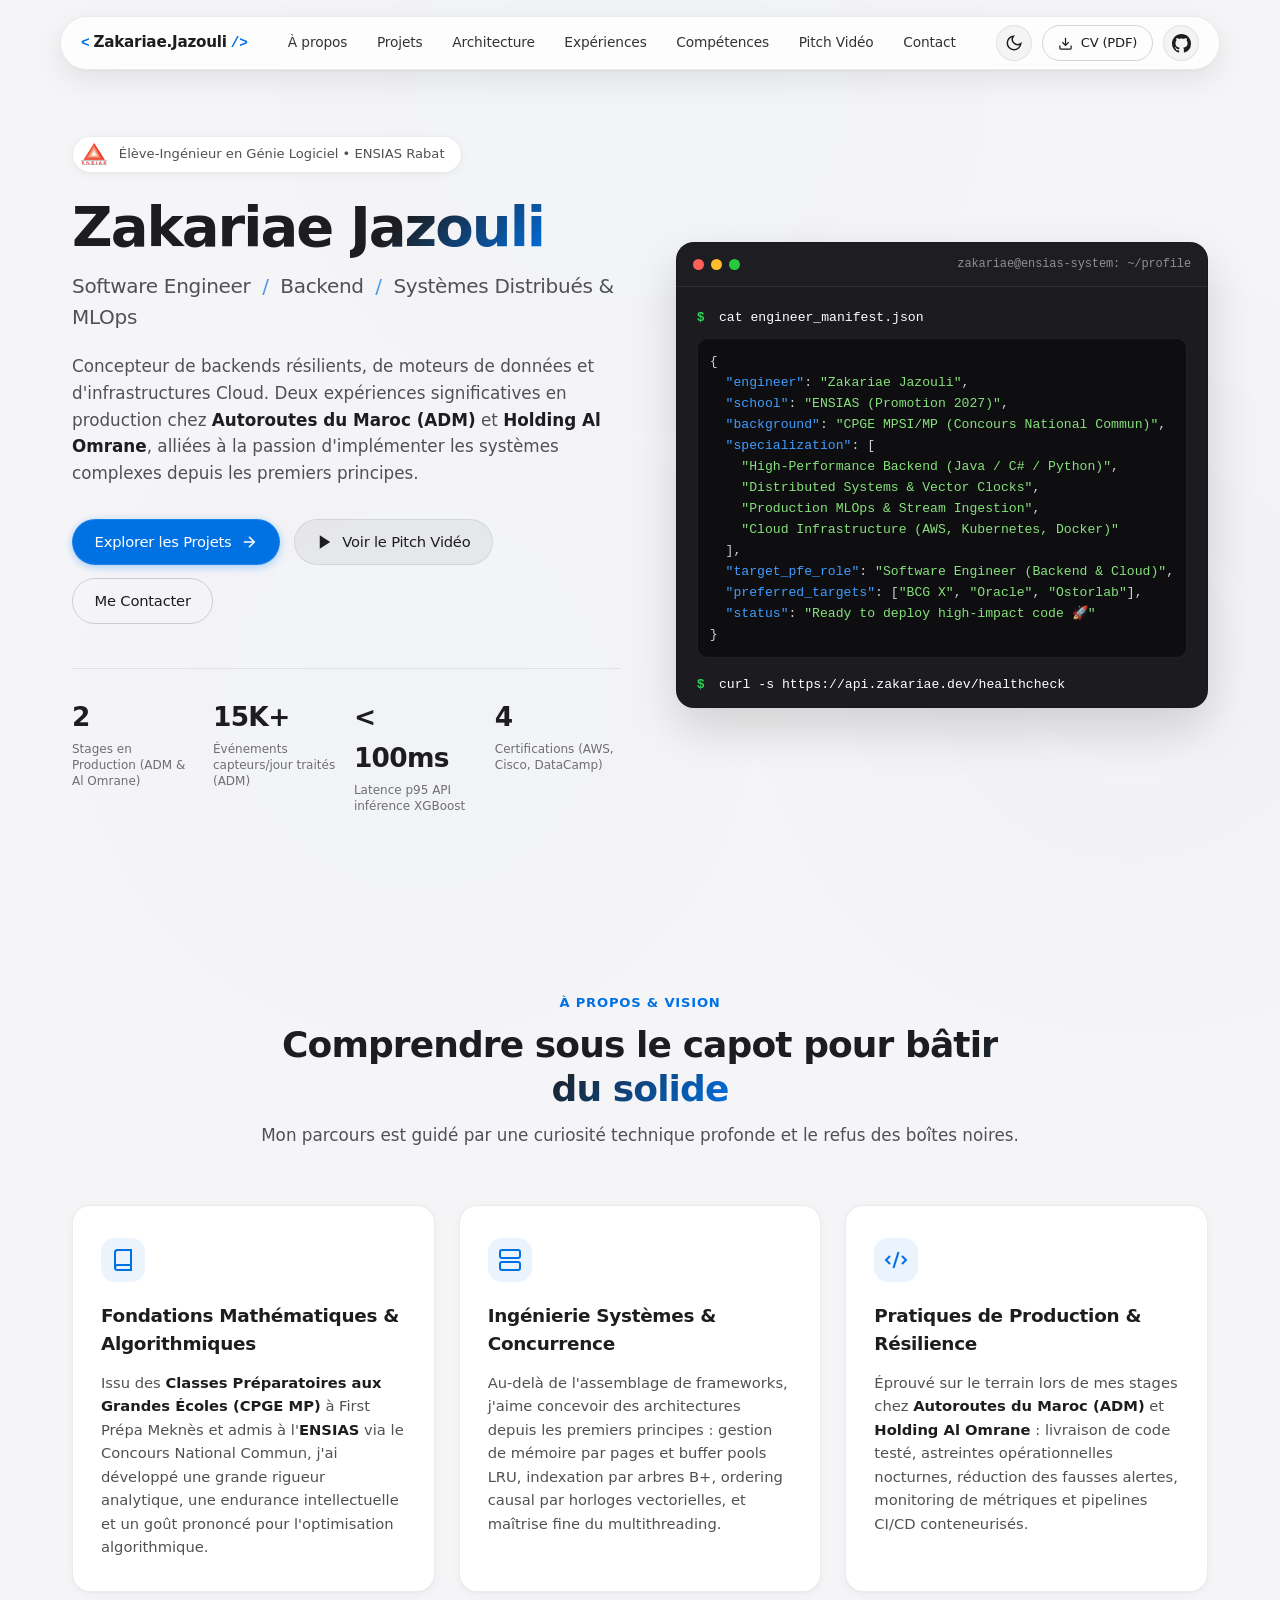
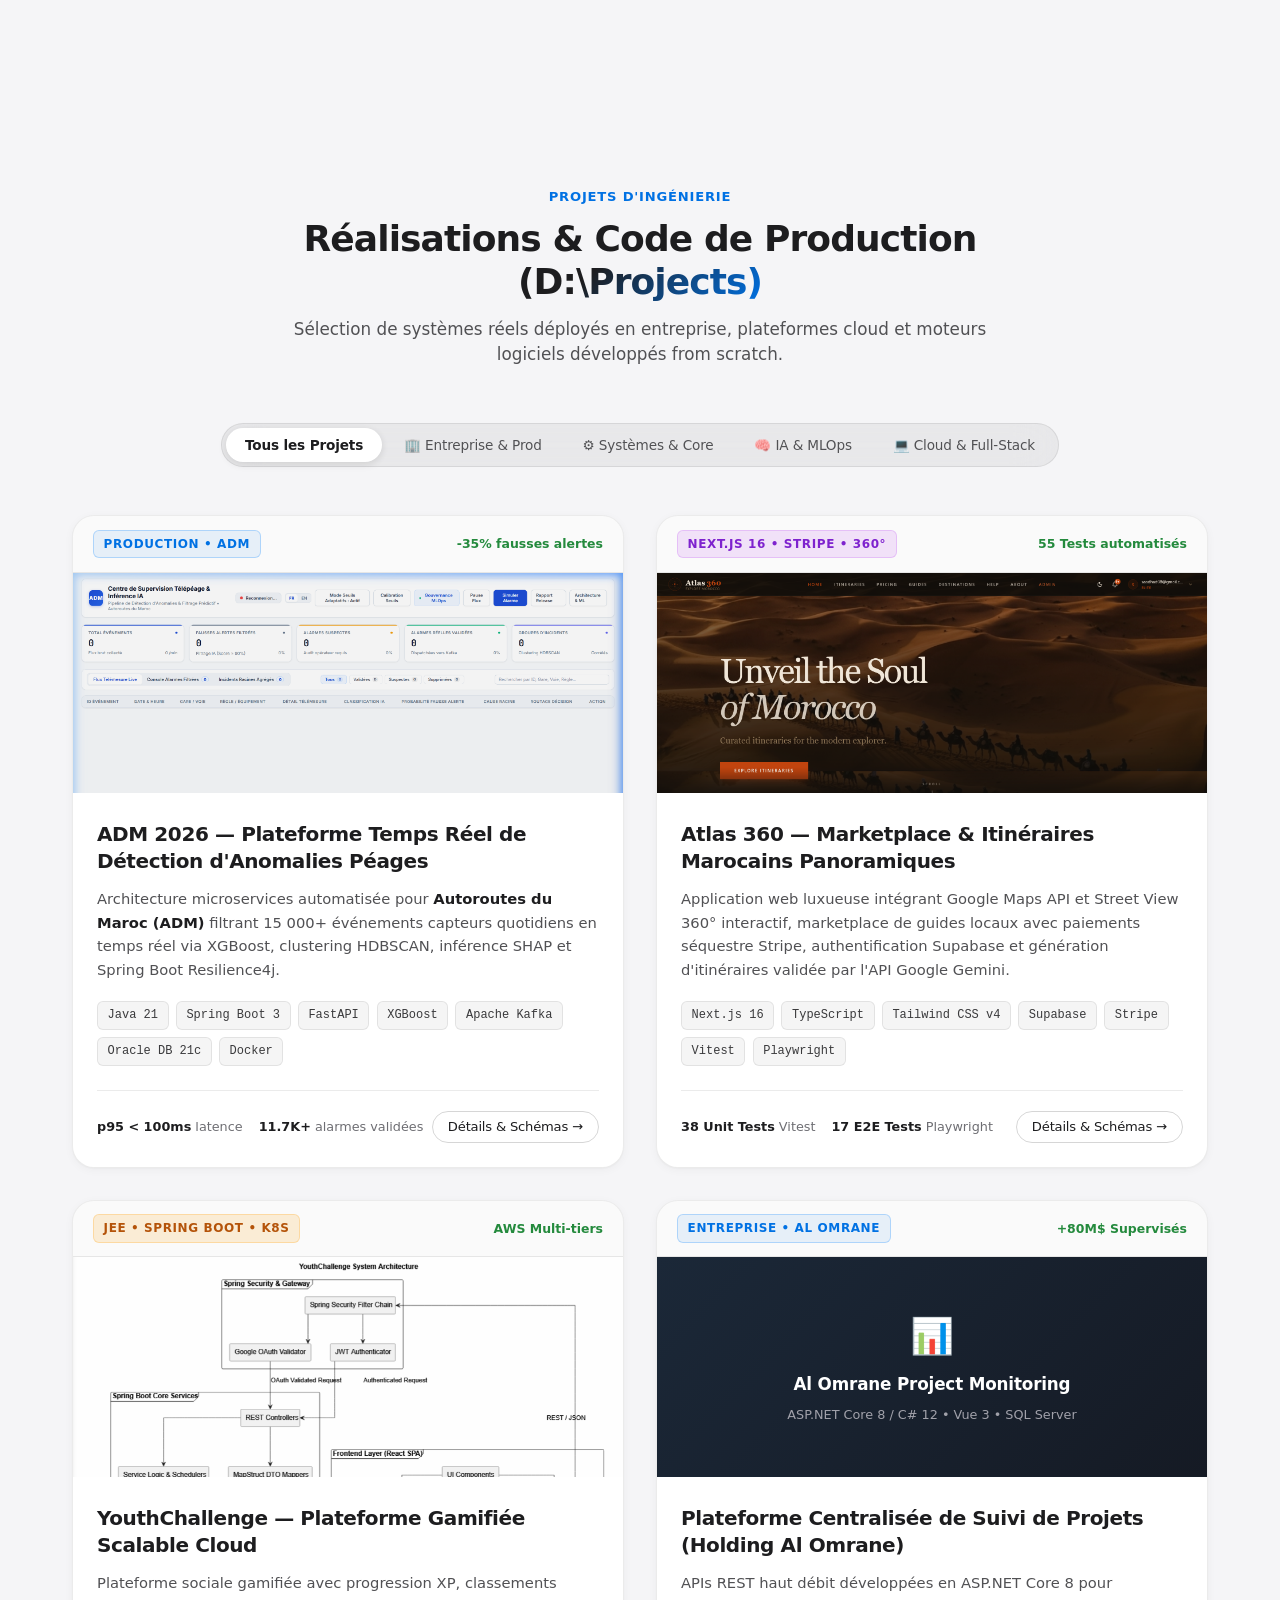
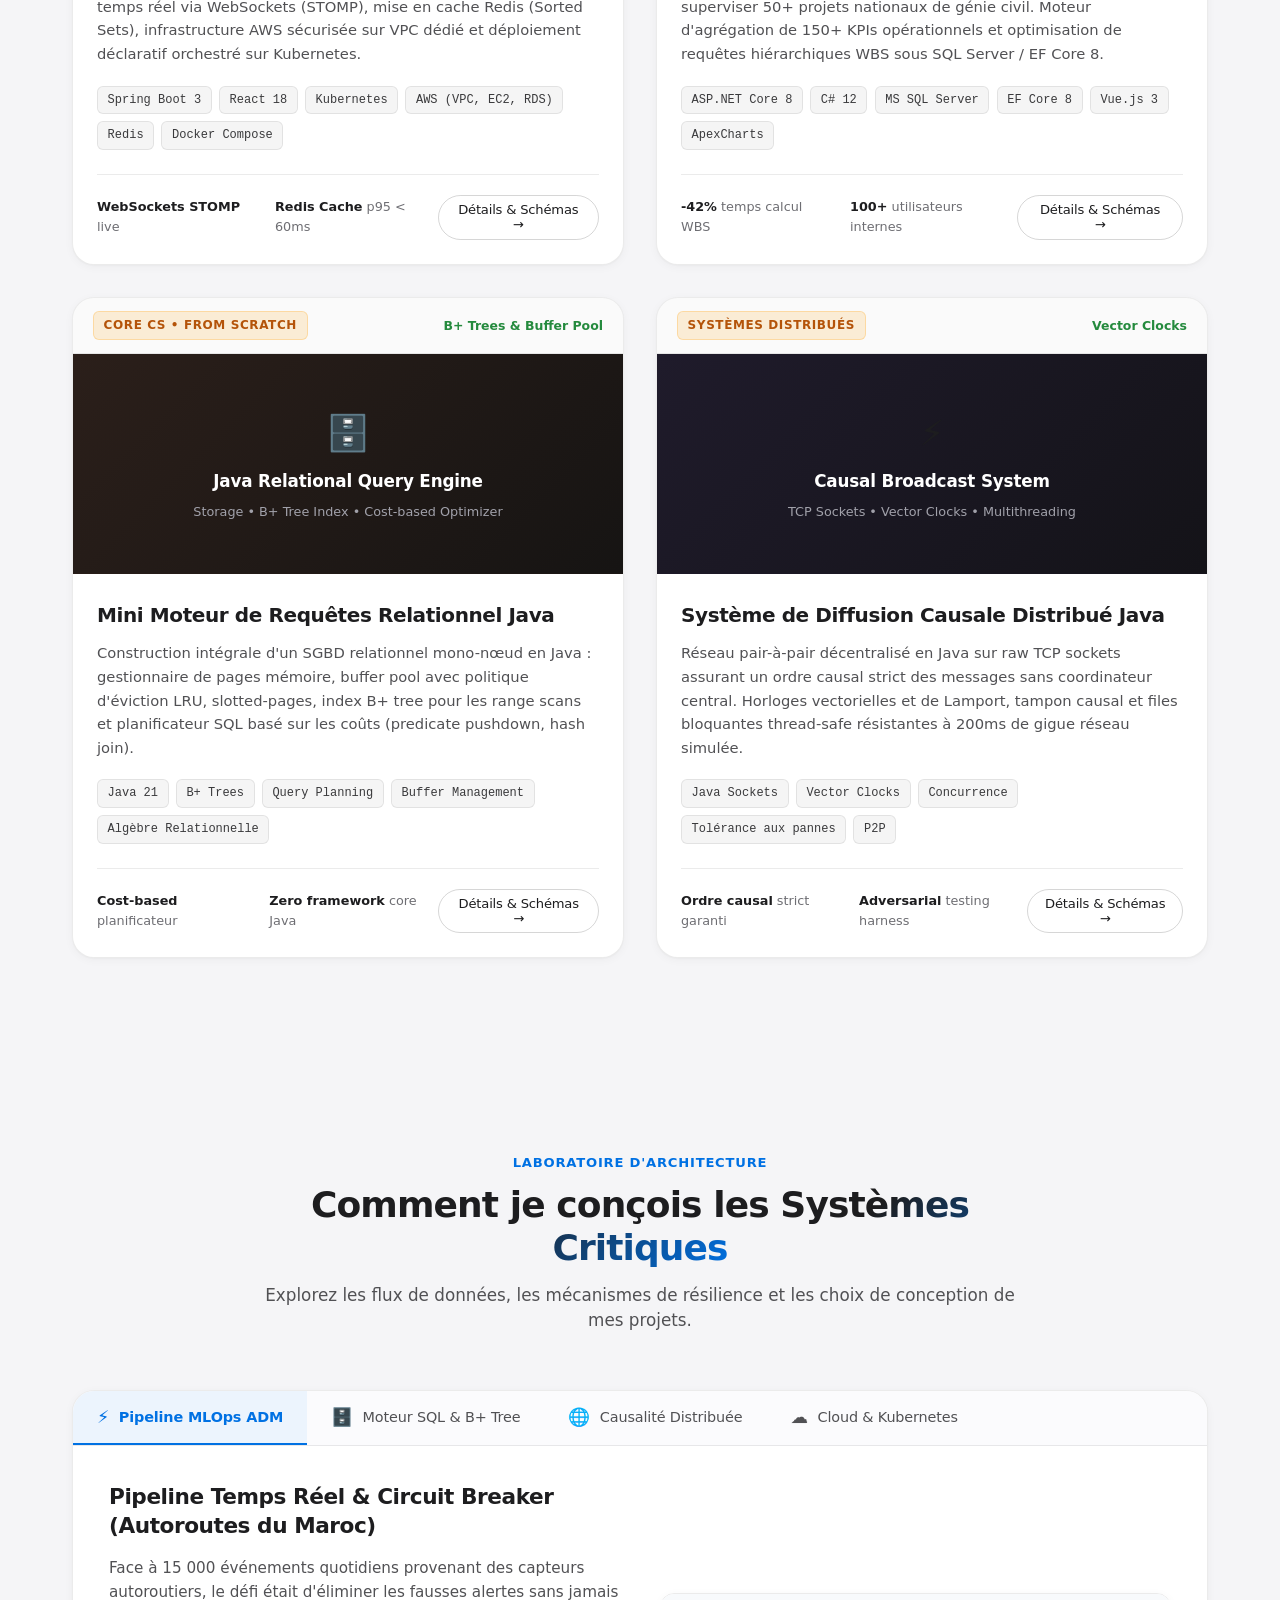
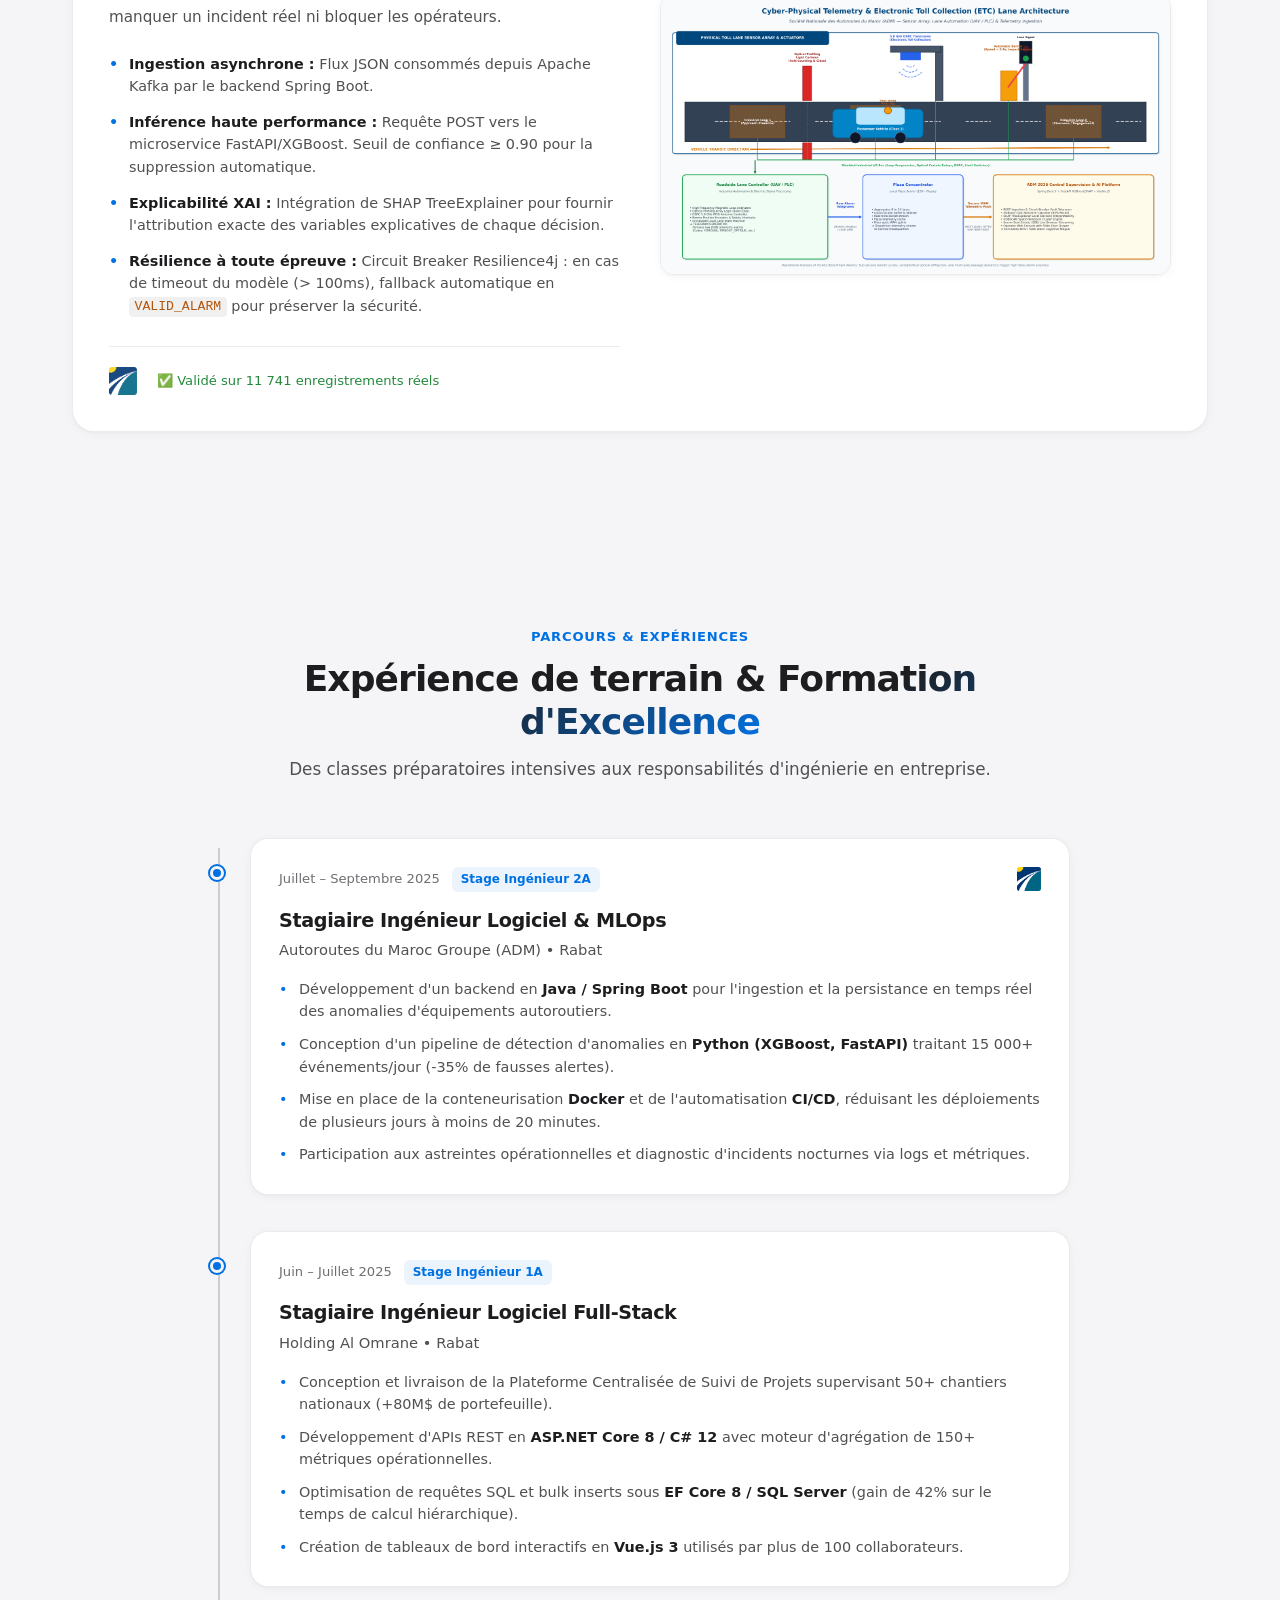
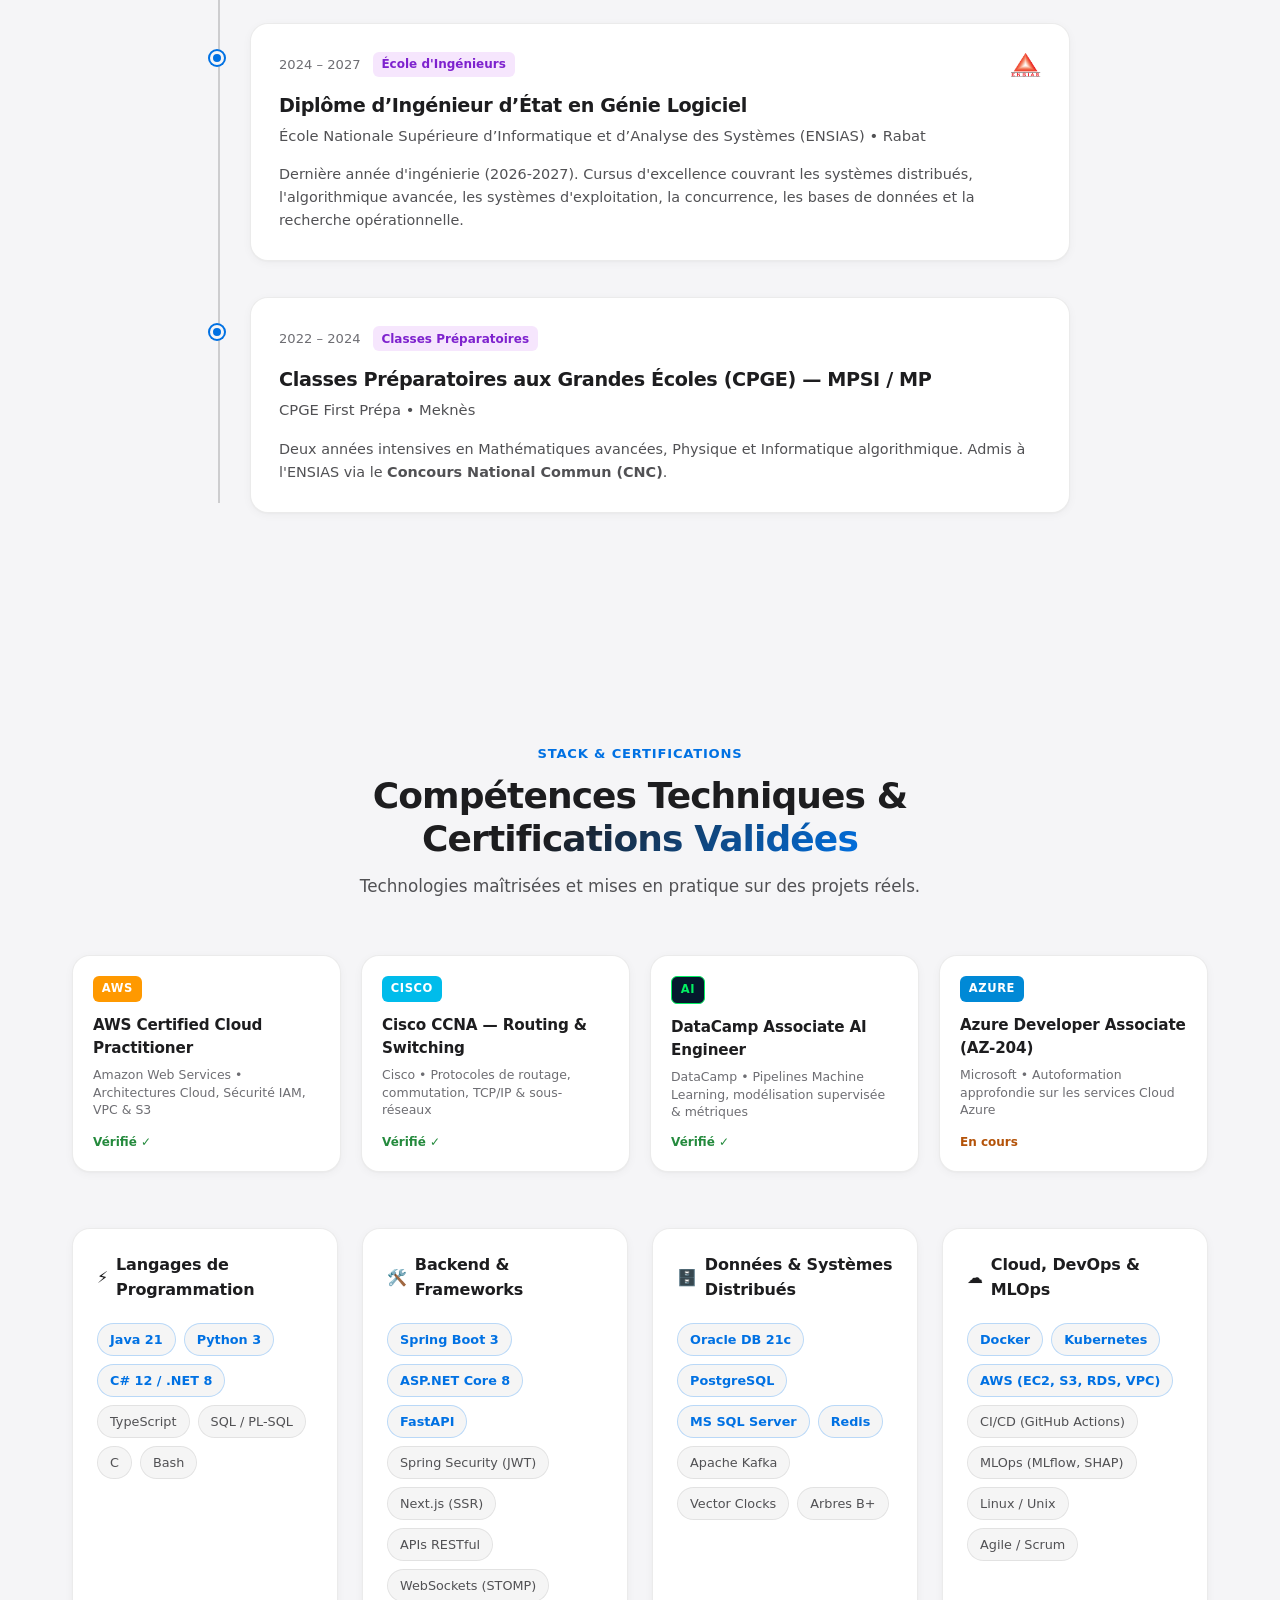
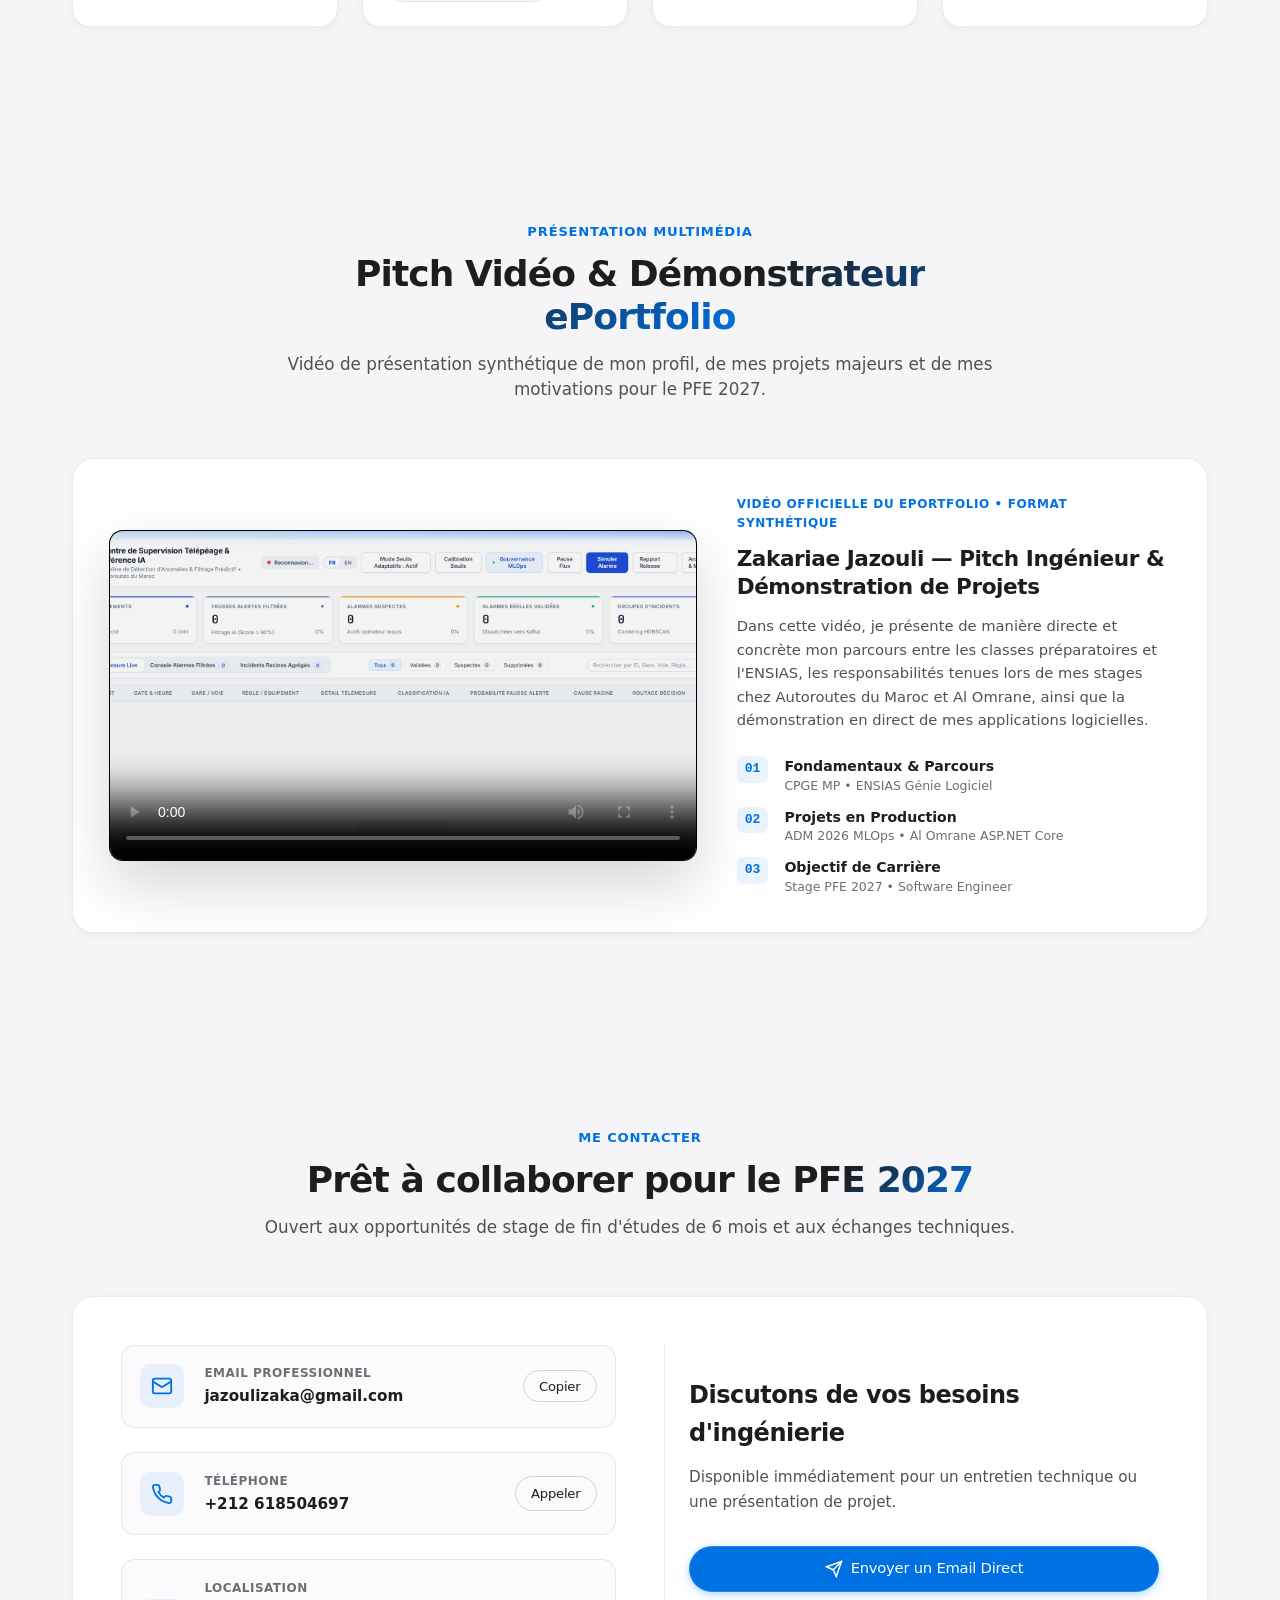
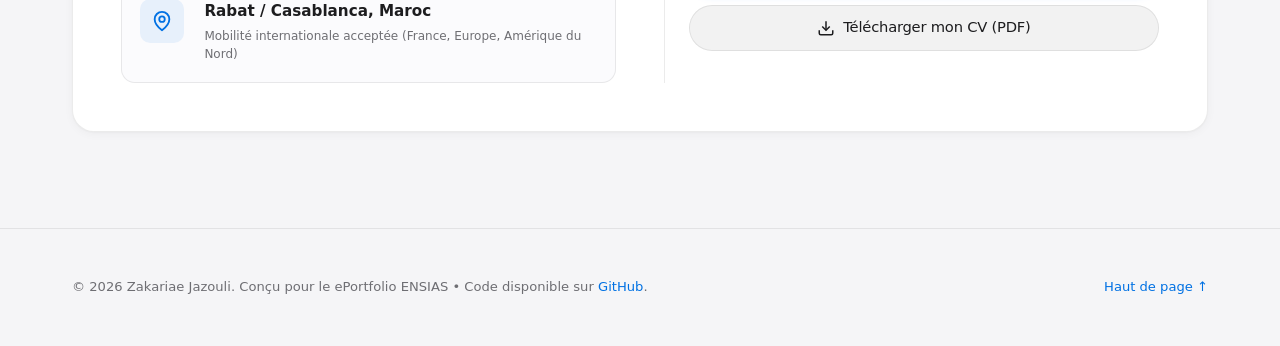
==== index.html @ 0cada24c "feat: vitrine web portfolio Zakariae Jazouli Apple HIG" ====
<!DOCTYPE html>
<html lang="fr" class="dark">
<head>
  <meta charset="UTF-8">
  <meta name="viewport" content="width=device-width, initial-scale=1.0">
  <title>Zakariae Jazouli | Ingénieur Logiciel — Backend, Systèmes & MLOps</title>
  <meta name="description" content="Vitrine web et portfolio d'ingénierie de Zakariae Jazouli, élève-ingénieur en Génie Logiciel à l'ENSIAS. Projets backend, systèmes distribués, Cloud et MLOps en production.">
  <meta name="author" content="Zakariae Jazouli">

  <!-- Google Fonts: Plus Jakarta Sans & Inter & JetBrains Mono -->
  <link rel="preconnect" href="https://fonts.googleapis.com">
  <link rel="preconnect" href="https://fonts.gstatic.com" crossorigin>
  <link href="https://fonts.googleapis.com/css2?family=Inter:wght@300;400;500;600;700&family=JetBrains+Mono:wght@400;500;600&family=Plus+Jakarta+Sans:wght@500;600;700;800&display=swap" rel="stylesheet">

  <link rel="stylesheet" href="style.css">
</head>
<body>

  <!-- Background Ambient Glows -->
  <div class="ambient-glow glow-top"></div>
  <div class="ambient-glow glow-middle"></div>
  <div class="ambient-glow glow-bottom"></div>

  <!-- Navigation Bar -->
  <header class="navbar" id="navbar">
    <div class="nav-container">
      <a href="#hero" class="nav-brand" id="brand-link">
        <span class="brand-code">&lt;</span>
        <span class="brand-name">Zakariae.Jazouli</span>
        <span class="brand-code">/&gt;</span>
      </a>

      <nav class="nav-links" id="nav-menu">
        <a href="#about" class="nav-link" id="nav-about">À propos</a>
        <a href="#projects" class="nav-link" id="nav-projects">Projets</a>
        <a href="#architecture" class="nav-link" id="nav-arch">Architecture</a>
        <a href="#experience" class="nav-link" id="nav-exp">Expériences</a>
        <a href="#skills" class="nav-link" id="nav-skills">Compétences</a>
        <a href="#video-pitch" class="nav-link" id="nav-video">Pitch Vidéo</a>
        <a href="#contact" class="nav-link" id="nav-contact">Contact</a>
      </nav>

      <div class="nav-actions">
        <button class="btn btn-icon theme-toggle" id="theme-toggle-btn" aria-label="Changer de thème (Clair / Sombre)" title="Changer de thème">
          <svg class="icon-sun" width="18" height="18" viewBox="0 0 24 24" fill="none" stroke="currentColor" stroke-width="2"><circle cx="12" cy="12" r="5"/><line x1="12" y1="1" x2="12" y2="3"/><line x1="12" y1="21" x2="12" y2="23"/><line x1="4.22" y1="4.22" x2="5.64" y2="5.64"/><line x1="18.36" y1="18.36" x2="19.78" y2="19.78"/><line x1="1" y1="12" x2="3" y2="12"/><line x1="21" y1="12" x2="23" y2="12"/><line x1="4.22" y1="19.78" x2="5.64" y2="18.36"/><line x1="18.36" y1="5.64" x2="19.78" y2="4.22"/></svg>
          <svg class="icon-moon" width="18" height="18" viewBox="0 0 24 24" fill="none" stroke="currentColor" stroke-width="2"><path d="M21 12.79A9 9 0 1 1 11.21 3 7 7 0 0 0 21 12.79z"/></svg>
        </button>
        <a href="assets/CV_Zakariae_Jazouli.pdf" target="_blank" class="btn btn-outline btn-sm" id="btn-download-cv">
          <svg width="15" height="15" viewBox="0 0 24 24" fill="none" stroke="currentColor" stroke-width="2"><path d="M21 15v4a2 2 0 0 1-2 2H5a2 2 0 0 1-2-2v-4"/><polyline points="7 10 12 15 17 10"/><line x1="12" y1="15" x2="12" y2="3"/></svg>
          <span>CV (PDF)</span>
        </a>
        <a href="https://github.com/zakariaejazouli" target="_blank" rel="noopener noreferrer" class="btn btn-icon" id="btn-github-nav" title="GitHub">
          <svg width="19" height="19" viewBox="0 0 24 24" fill="currentColor"><path d="M12 0C5.37 0 0 5.37 0 12c0 5.31 3.435 9.795 8.205 11.385.6.105.825-.255.825-.57 0-.285-.015-1.23-.015-2.235-3.015.555-3.795-.735-4.035-1.41-.135-.345-.72-1.41-1.23-1.695-.42-.225-1.02-.78-.015-.795.945-.015 1.62.87 1.845 1.23 1.08 1.815 2.805 1.305 3.495.99.105-.78.42-1.305.765-1.605-2.67-.3-5.46-1.335-5.46-5.925 0-1.305.465-2.385 1.23-3.225-.12-.3-.54-1.53.12-3.18 0 0 1.005-.315 3.3 1.23.96-.27 1.98-.405 3-.405s2.04.135 3 .405c2.295-1.56 3.3-1.23 3.3-1.23.66 1.65.24 2.88.12 3.18.765.84 1.23 1.905 1.23 3.225 0 4.605-2.805 5.625-5.475 5.925.435.375.81 1.095.81 2.22 0 1.605-.015 2.895-.015 3.3 0 .315.225.69.825.57A12.02 12.02 0 0024 12c0-6.63-5.37-12-12-12z"/></svg>
        </a>
        <button class="mobile-toggle" id="mobile-menu-toggle" aria-label="Menu Mobile">
          <span></span><span></span><span></span>
        </button>
      </div>
    </div>
  </header>

  <main>
    <!-- Hero Section -->
    <section class="hero-section" id="hero">
      <div class="container hero-container">
        
        <div class="hero-content">
          <div class="hero-badge animate-fade-in">
            <img src="assets/logo-ensias.png" alt="ENSIAS Logo" class="hero-school-logo">
            <span>Élève-Ingénieur en Génie Logiciel • ENSIAS Rabat</span>
          </div>

          <h1 class="hero-title animate-fade-in-delay-1">
            Zakariae <span class="gradient-text">Jazouli</span>
          </h1>

          <p class="hero-subtitle animate-fade-in-delay-2">
            Software Engineer <span class="divider-slash">/</span> Backend <span class="divider-slash">/</span> Systèmes Distribués &amp; MLOps
          </p>

          <p class="hero-pitch animate-fade-in-delay-3">
            Concepteur de backends résilients, de moteurs de données et d'infrastructures Cloud. Deux expériences significatives en production chez <strong>Autoroutes du Maroc (ADM)</strong> et <strong>Holding Al Omrane</strong>, alliées à la passion d'implémenter les systèmes complexes depuis les premiers principes.
          </p>

          <div class="hero-actions animate-fade-in-delay-4">
            <a href="#projects" class="btn btn-primary" id="hero-btn-projects">
              <span>Explorer les Projets</span>
              <svg width="18" height="18" viewBox="0 0 24 24" fill="none" stroke="currentColor" stroke-width="2"><path d="M5 12h14"/><path d="m12 5 7 7-7 7"/></svg>
            </a>
            <a href="#video-pitch" class="btn btn-glass" id="hero-btn-video">
              <svg width="18" height="18" viewBox="0 0 24 24" fill="currentColor"><polygon points="5 3 19 12 5 21 5 3"/></svg>
              <span>Voir le Pitch Vidéo</span>
            </a>
            <a href="#contact" class="btn btn-outline" id="hero-btn-contact">
              <span>Me Contacter</span>
            </a>
          </div>

          <!-- Quick Metrics Bar -->
          <div class="hero-stats animate-fade-in-delay-5">
            <div class="stat-card">
              <span class="stat-number">2</span>
              <span class="stat-label">Stages en Production (ADM &amp; Al Omrane)</span>
            </div>
            <div class="stat-card">
              <span class="stat-number">15K+</span>
              <span class="stat-label">Événements capteurs/jour traités (ADM)</span>
            </div>
            <div class="stat-card">
              <span class="stat-number">&lt; 100ms</span>
              <span class="stat-label">Latence p95 API inférence XGBoost</span>
            </div>
            <div class="stat-card">
              <span class="stat-number">4</span>
              <span class="stat-label">Certifications (AWS, Cisco, DataCamp)</span>
            </div>
          </div>
        </div>

        <!-- Hero Terminal Showcase -->
        <div class="hero-visual animate-fade-in-delay-3">
          <div class="terminal-window">
            <div class="terminal-header">
              <div class="terminal-dots">
                <span class="dot red"></span>
                <span class="dot yellow"></span>
                <span class="dot green"></span>
              </div>
              <span class="terminal-title">zakariae@ensias-system: ~/profile</span>
            </div>
            <div class="terminal-body">
              <p class="term-line"><span class="term-prompt">$</span> <span class="term-cmd">cat engineer_manifest.json</span></p>
              <pre class="term-output"><code>{
  <span class="json-key">"engineer"</span>: <span class="json-str">"Zakariae Jazouli"</span>,
  <span class="json-key">"school"</span>: <span class="json-str">"ENSIAS (Promotion 2027)"</span>,
  <span class="json-key">"background"</span>: <span class="json-str">"CPGE MPSI/MP (Concours National Commun)"</span>,
  <span class="json-key">"specialization"</span>: [
    <span class="json-str">"High-Performance Backend (Java / C# / Python)"</span>,
    <span class="json-str">"Distributed Systems & Vector Clocks"</span>,
    <span class="json-str">"Production MLOps & Stream Ingestion"</span>,
    <span class="json-str">"Cloud Infrastructure (AWS, Kubernetes, Docker)"</span>
  ],
  <span class="json-key">"target_pfe_role"</span>: <span class="json-str">"Software Engineer (Backend & Cloud)"</span>,
  <span class="json-key">"preferred_targets"</span>: [<span class="json-str">"BCG X"</span>, <span class="json-str">"Oracle"</span>, <span class="json-str">"Ostorlab"</span>],
  <span class="json-key">"status"</span>: <span class="json-str">"Ready to deploy high-impact code 🚀"</span>
}</code></pre>
              <p class="term-line terminal-cursor"><span class="term-prompt">$</span> <span class="term-cmd">curl -s https://api.zakariae.dev/healthcheck</span></p>
              <p class="term-response"><span class="badge-status-ok">[200 OK]</span> Systems nominal. All pipelines active.</p>
            </div>
          </div>
        </div>

      </div>
    </section>

    <!-- About Section -->
    <section class="section about-section" id="about">
      <div class="container">
        <div class="section-header">
          <span class="section-tag">À propos &amp; Vision</span>
          <h2 class="section-title">Comprendre sous le capot pour <span class="gradient-text">bâtir du solide</span></h2>
          <p class="section-desc">Mon parcours est guidé par une curiosité technique profonde et le refus des boîtes noires.</p>
        </div>

        <div class="about-grid">
          <div class="about-card glass-panel">
            <div class="card-icon">
              <svg width="24" height="24" viewBox="0 0 24 24" fill="none" stroke="currentColor" stroke-width="2"><path d="M4 19.5A2.5 2.5 0 0 1 6.5 17H20"/><path d="M6.5 2H20v20H6.5A2.5 2.5 0 0 1 4 19.5v-15A2.5 2.5 0 0 1 6.5 2z"/></svg>
            </div>
            <h3>Fondations Mathématiques &amp; Algorithmiques</h3>
            <p>
              Issu des <strong>Classes Préparatoires aux Grandes Écoles (CPGE MP)</strong> à First Prépa Meknès et admis à l'<strong>ENSIAS</strong> via le Concours National Commun, j'ai développé une grande rigueur analytique, une endurance intellectuelle et un goût prononcé pour l'optimisation algorithmique.
            </p>
          </div>

          <div class="about-card glass-panel">
            <div class="card-icon">
              <svg width="24" height="24" viewBox="0 0 24 24" fill="none" stroke="currentColor" stroke-width="2"><rect width="20" height="8" x="2" y="2" rx="2" ry="2"/><rect width="20" height="8" x="2" y="14" rx="2" ry="2"/><line x1="6" x2="6.01" y1="6" y2="6"/><line x1="6" x2="6.01" y1="18" y2="18"/></svg>
            </div>
            <h3>Ingénierie Systèmes &amp; Concurrence</h3>
            <p>
              Au-delà de l'assemblage de frameworks, j'aime concevoir des architectures depuis les premiers principes : gestion de mémoire par pages et buffer pools LRU, indexation par arbres B+, ordering causal par horloges vectorielles, et maîtrise fine du multithreading.
            </p>
          </div>

          <div class="about-card glass-panel">
            <div class="card-icon">
              <svg width="24" height="24" viewBox="0 0 24 24" fill="none" stroke="currentColor" stroke-width="2"><path d="m18 16 4-4-4-4"/><path d="m6 8-4 4 4 4"/><path d="m14.5 4-5 16"/></svg>
            </div>
            <h3>Pratiques de Production &amp; Résilience</h3>
            <p>
              Éprouvé sur le terrain lors de mes stages chez <strong>Autoroutes du Maroc (ADM)</strong> et <strong>Holding Al Omrane</strong> : livraison de code testé, astreintes opérationnelles nocturnes, réduction des fausses alertes, monitoring de métriques et pipelines CI/CD conteneurisés.
            </p>
          </div>
        </div>
      </div>
    </section>

    <!-- Projects Showcase (D:/Projects) -->
    <section class="section projects-section" id="projects">
      <div class="container">
        <div class="section-header">
          <span class="section-tag">Projets d'Ingénierie</span>
          <h2 class="section-title">Réalisations &amp; Code de Production <span class="gradient-text">(D:\Projects)</span></h2>
          <p class="section-desc">Sélection de systèmes réels déployés en entreprise, plateformes cloud et moteurs logiciels développés from scratch.</p>
        </div>

        <!-- Filter Bar -->
        <div class="filter-bar" id="project-filters">
          <button class="filter-btn active" data-filter="all">Tous les Projets</button>
          <button class="filter-btn" data-filter="production">🏢 Entreprise &amp; Prod</button>
          <button class="filter-btn" data-filter="systems">⚙️ Systèmes &amp; Core</button>
          <button class="filter-btn" data-filter="mlops">🧠 IA &amp; MLOps</button>
          <button class="filter-btn" data-filter="fullstack">💻 Cloud &amp; Full-Stack</button>
        </div>

        <!-- Projects Grid -->
        <div class="projects-grid" id="projects-grid-container">

          <!-- Project 1: ADM 2026 -->
          <article class="project-card glass-panel" data-category="production mlops systems" id="card-adm">
            <div class="project-badge-top">
              <span class="badge-tag production">Production • ADM</span>
              <span class="badge-metric">-35% fausses alertes</span>
            </div>
            <div class="project-image-container">
              <img src="assets/adm-dashboard.png" alt="Tableau de bord ADM 2026" class="project-img" loading="lazy">
              <div class="project-overlay">
                <button class="btn btn-sm btn-primary view-project-btn" data-project="adm">Voir les Détails</button>
              </div>
            </div>
            <div class="project-content">
              <h3 class="project-title">ADM 2026 — Plateforme Temps Réel de Détection d'Anomalies Péages</h3>
              <p class="project-summary">
                Architecture microservices automatisée pour <strong>Autoroutes du Maroc (ADM)</strong> filtrant 15 000+ événements capteurs quotidiens en temps réel via XGBoost, clustering HDBSCAN, inférence SHAP et Spring Boot Resilience4j.
              </p>
              <div class="project-tags">
                <span class="tag">Java 21</span>
                <span class="tag">Spring Boot 3</span>
                <span class="tag">FastAPI</span>
                <span class="tag">XGBoost</span>
                <span class="tag">Apache Kafka</span>
                <span class="tag">Oracle DB 21c</span>
                <span class="tag">Docker</span>
              </div>
              <div class="project-footer">
                <div class="project-kpis">
                  <span><strong>p95 &lt; 100ms</strong> latence</span>
                  <span><strong>11.7K+</strong> alarmes validées</span>
                </div>
                <button class="btn btn-outline btn-sm view-project-btn" data-project="adm">Détails &amp; Schémas &rarr;</button>
              </div>
            </div>
          </article>

          <!-- Project 2: Atlas 360 -->
          <article class="project-card glass-panel" data-category="fullstack" id="card-atlas">
            <div class="project-badge-top">
              <span class="badge-tag fullstack">Next.js 16 • Stripe • 360°</span>
              <span class="badge-metric">55 Tests automatisés</span>
            </div>
            <div class="project-image-container">
              <img src="assets/atlas-hero.png" alt="Atlas 360 Marketplace" class="project-img" loading="lazy">
              <div class="project-overlay">
                <button class="btn btn-sm btn-primary view-project-btn" data-project="atlas">Voir les Détails</button>
              </div>
            </div>
            <div class="project-content">
              <h3 class="project-title">Atlas 360 — Marketplace &amp; Itinéraires Marocains Panoramiques</h3>
              <p class="project-summary">
                Application web luxueuse intégrant Google Maps API et Street View 360° interactif, marketplace de guides locaux avec paiements séquestre Stripe, authentification Supabase et génération d'itinéraires validée par l'API Google Gemini.
              </p>
              <div class="project-tags">
                <span class="tag">Next.js 16</span>
                <span class="tag">TypeScript</span>
                <span class="tag">Tailwind CSS v4</span>
                <span class="tag">Supabase</span>
                <span class="tag">Stripe</span>
                <span class="tag">Vitest</span>
                <span class="tag">Playwright</span>
              </div>
              <div class="project-footer">
                <div class="project-kpis">
                  <span><strong>38 Unit Tests</strong> Vitest</span>
                  <span><strong>17 E2E Tests</strong> Playwright</span>
                </div>
                <button class="btn btn-outline btn-sm view-project-btn" data-project="atlas">Détails &amp; Schémas &rarr;</button>
              </div>
            </div>
          </article>

          <!-- Project 3: YouthChallenge -->
          <article class="project-card glass-panel" data-category="fullstack systems" id="card-youth">
            <div class="project-badge-top">
              <span class="badge-tag systems">JEE • Spring Boot • K8s</span>
              <span class="badge-metric">AWS Multi-tiers</span>
            </div>
            <div class="project-image-container">
              <img src="assets/youthchallenge-arch.png" alt="Architecture YouthChallenge" class="project-img" loading="lazy">
              <div class="project-overlay">
                <button class="btn btn-sm btn-primary view-project-btn" data-project="youth">Voir les Détails</button>
              </div>
            </div>
            <div class="project-content">
              <h3 class="project-title">YouthChallenge — Plateforme Gamifiée Scalable Cloud</h3>
              <p class="project-summary">
                Plateforme sociale gamifiée avec progression XP, classements temps réel via WebSockets (STOMP), mise en cache Redis (Sorted Sets), infrastructure AWS sécurisée sur VPC dédié et déploiement déclaratif orchestré sur Kubernetes.
              </p>
              <div class="project-tags">
                <span class="tag">Spring Boot 3</span>
                <span class="tag">React 18</span>
                <span class="tag">Kubernetes</span>
                <span class="tag">AWS (VPC, EC2, RDS)</span>
                <span class="tag">Redis</span>
                <span class="tag">Docker Compose</span>
              </div>
              <div class="project-footer">
                <div class="project-kpis">
                  <span><strong>WebSockets STOMP</strong> live</span>
                  <span><strong>Redis Cache</strong> p95 &lt; 60ms</span>
                </div>
                <button class="btn btn-outline btn-sm view-project-btn" data-project="youth">Détails &amp; Schémas &rarr;</button>
              </div>
            </div>
          </article>

          <!-- Project 4: Project Monitoring (Al Omrane) -->
          <article class="project-card glass-panel" data-category="production fullstack" id="card-monitoring">
            <div class="project-badge-top">
              <span class="badge-tag production">Entreprise • Al Omrane</span>
              <span class="badge-metric">+80M$ Supervisés</span>
            </div>
            <div class="project-image-container">
              <div class="project-img-placeholder csharp-gradient">
                <span class="placeholder-icon">📊</span>
                <span class="placeholder-title">Al Omrane Project Monitoring</span>
                <span class="placeholder-sub">ASP.NET Core 8 / C# 12 &bull; Vue 3 &bull; SQL Server</span>
              </div>
              <div class="project-overlay">
                <button class="btn btn-sm btn-primary view-project-btn" data-project="monitoring">Voir les Détails</button>
              </div>
            </div>
            <div class="project-content">
              <h3 class="project-title">Plateforme Centralisée de Suivi de Projets (Holding Al Omrane)</h3>
              <p class="project-summary">
                APIs REST haut débit développées en ASP.NET Core 8 pour superviser 50+ projets nationaux de génie civil. Moteur d'agrégation de 150+ KPIs opérationnels et optimisation de requêtes hiérarchiques WBS sous SQL Server / EF Core 8.
              </p>
              <div class="project-tags">
                <span class="tag">ASP.NET Core 8</span>
                <span class="tag">C# 12</span>
                <span class="tag">MS SQL Server</span>
                <span class="tag">EF Core 8</span>
                <span class="tag">Vue.js 3</span>
                <span class="tag">ApexCharts</span>
              </div>
              <div class="project-footer">
                <div class="project-kpis">
                  <span><strong>-42%</strong> temps calcul WBS</span>
                  <span><strong>100+</strong> utilisateurs internes</span>
                </div>
                <button class="btn btn-outline btn-sm view-project-btn" data-project="monitoring">Détails &amp; Schémas &rarr;</button>
              </div>
            </div>
          </article>

          <!-- Project 5: Mini Moteur de Requêtes Java -->
          <article class="project-card glass-panel" data-category="systems" id="card-sqlengine">
            <div class="project-badge-top">
              <span class="badge-tag systems">Core CS • From Scratch</span>
              <span class="badge-metric">B+ Trees &amp; Buffer Pool</span>
            </div>
            <div class="project-image-container">
              <div class="project-img-placeholder java-gradient">
                <span class="placeholder-icon">🗄️</span>
                <span class="placeholder-title">Java Relational Query Engine</span>
                <span class="placeholder-sub">Storage &bull; B+ Tree Index &bull; Cost-based Optimizer</span>
              </div>
              <div class="project-overlay">
                <button class="btn btn-sm btn-primary view-project-btn" data-project="sqlengine">Voir les Détails</button>
              </div>
            </div>
            <div class="project-content">
              <h3 class="project-title">Mini Moteur de Requêtes Relationnel Java</h3>
              <p class="project-summary">
                Construction intégrale d'un SGBD relationnel mono-nœud en Java : gestionnaire de pages mémoire, buffer pool avec politique d'éviction LRU, slotted-pages, index B+ tree pour les range scans et planificateur SQL basé sur les coûts (predicate pushdown, hash join).
              </p>
              <div class="project-tags">
                <span class="tag">Java 21</span>
                <span class="tag">B+ Trees</span>
                <span class="tag">Query Planning</span>
                <span class="tag">Buffer Management</span>
                <span class="tag">Algèbre Relationnelle</span>
              </div>
              <div class="project-footer">
                <div class="project-kpis">
                  <span><strong>Cost-based</strong> planificateur</span>
                  <span><strong>Zero framework</strong> core Java</span>
                </div>
                <button class="btn btn-outline btn-sm view-project-btn" data-project="sqlengine">Détails &amp; Schémas &rarr;</button>
              </div>
            </div>
          </article>

          <!-- Project 6: Système de Diffusion Causale Distribué -->
          <article class="project-card glass-panel" data-category="systems" id="card-causal">
            <div class="project-badge-top">
              <span class="badge-tag systems">Systèmes Distribués</span>
              <span class="badge-metric">Vector Clocks</span>
            </div>
            <div class="project-image-container">
              <div class="project-img-placeholder distributed-gradient">
                <span class="placeholder-icon">⚡</span>
                <span class="placeholder-title">Causal Broadcast System</span>
                <span class="placeholder-sub">TCP Sockets &bull; Vector Clocks &bull; Multithreading</span>
              </div>
              <div class="project-overlay">
                <button class="btn btn-sm btn-primary view-project-btn" data-project="causal">Voir les Détails</button>
              </div>
            </div>
            <div class="project-content">
              <h3 class="project-title">Système de Diffusion Causale Distribué Java</h3>
              <p class="project-summary">
                Réseau pair-à-pair décentralisé en Java sur raw TCP sockets assurant un ordre causal strict des messages sans coordinateur central. Horloges vectorielles et de Lamport, tampon causal et files bloquantes thread-safe résistantes à 200ms de gigue réseau simulée.
              </p>
              <div class="project-tags">
                <span class="tag">Java Sockets</span>
                <span class="tag">Vector Clocks</span>
                <span class="tag">Concurrence</span>
                <span class="tag">Tolérance aux pannes</span>
                <span class="tag">P2P</span>
              </div>
              <div class="project-footer">
                <div class="project-kpis">
                  <span><strong>Ordre causal</strong> strict garanti</span>
                  <span><strong>Adversarial</strong> testing harness</span>
                </div>
                <button class="btn btn-outline btn-sm view-project-btn" data-project="causal">Détails &amp; Schémas &rarr;</button>
              </div>
            </div>
          </article>

        </div>
      </div>
    </section>

    <!-- Architecture & Systems Lab (Interactive Tabbed Section) -->
    <section class="section architecture-section" id="architecture">
      <div class="container">
        <div class="section-header">
          <span class="section-tag">Laboratoire d'Architecture</span>
          <h2 class="section-title">Comment je conçois les <span class="gradient-text">Systèmes Critiques</span></h2>
          <p class="section-desc">Explorez les flux de données, les mécanismes de résilience et les choix de conception de mes projets.</p>
        </div>

        <div class="arch-lab glass-panel">
          <div class="arch-tabs">
            <button class="arch-tab-btn active" data-tab="tab-adm">
              <span class="tab-icon">⚡</span>
              <span>Pipeline MLOps ADM</span>
            </button>
            <button class="arch-tab-btn" data-tab="tab-sql">
              <span class="tab-icon">🗄️</span>
              <span>Moteur SQL &amp; B+ Tree</span>
            </button>
            <button class="arch-tab-btn" data-tab="tab-causal">
              <span class="tab-icon">🌐</span>
              <span>Causalité Distribuée</span>
            </button>
            <button class="arch-tab-btn" data-tab="tab-cloud">
              <span class="tab-icon">☁️</span>
              <span>Cloud &amp; Kubernetes</span>
            </button>
          </div>

          <div class="arch-content-container">
            <!-- Tab 1: ADM Architecture -->
            <div class="arch-tab-pane active" id="tab-adm">
              <div class="arch-pane-layout">
                <div class="arch-pane-text">
                  <h3>Pipeline Temps Réel &amp; Circuit Breaker (Autoroutes du Maroc)</h3>
                  <p>
                    Face à 15 000 événements quotidiens provenant des capteurs autoroutiers, le défi était d'éliminer les fausses alertes sans jamais manquer un incident réel ni bloquer les opérateurs.
                  </p>
                  <ul class="arch-feature-list">
                    <li><strong>Ingestion asynchrone :</strong> Flux JSON consommés depuis Apache Kafka par le backend Spring Boot.</li>
                    <li><strong>Inférence haute performance :</strong> Requête POST vers le microservice FastAPI/XGBoost. Seuil de confiance &ge; 0.90 pour la suppression automatique.</li>
                    <li><strong>Explicabilité XAI :</strong> Intégration de SHAP TreeExplainer pour fournir l'attribution exacte des variables explicatives de chaque décision.</li>
                    <li><strong>Résilience à toute épreuve :</strong> Circuit Breaker Resilience4j : en cas de timeout du modèle (&gt; 100ms), fallback automatique en <code>VALID_ALARM</code> pour préserver la sécurité.</li>
                  </ul>
                  <div class="arch-actions">
                    <img src="assets/logo-adm.png" alt="ADM" class="partner-logo">
                    <span class="verified-label">✅ Validé sur 11 741 enregistrements réels</span>
                  </div>
                </div>
                <div class="arch-pane-visual">
                  <img src="assets/adm-arch.png" alt="Schéma Architecture ADM" class="arch-diagram-img">
                </div>
              </div>
            </div>

            <!-- Tab 2: SQL Engine -->
            <div class="arch-tab-pane" id="tab-sql">
              <div class="arch-pane-layout">
                <div class="arch-pane-text">
                  <h3>Mini SGBD Relationnel : Storage, B+ Tree &amp; Query Optimizer</h3>
                  <p>
                    Implémenté en Java pur pour percer le fonctionnement interne des moteurs comme Postgres et MySQL.
                  </p>
                  <ul class="arch-feature-list">
                    <li><strong>Couche de stockage :</strong> Pages de 4KB avec structure en <em>slotted-pages</em> pour stocker des enregistrements à longueur variable.</li>
                    <li><strong>Buffer Pool Manager :</strong> Mise en cache de pages en mémoire vive avec algorithme de remplacement LRU (Least Recently Used) et synchronisation dirty-page sur disque.</li>
                    <li><strong>Index B+ Tree :</strong> Index multi-voies équilibré supportant les recherches par clé (point lookups) et les parcours ordonnés par intervalle (range scans).</li>
                    <li><strong>Optimiseur basé sur les coûts :</strong> Évaluation statistique de cardinalité, <em>predicate pushdown</em> et sélection dynamique de jointure (Hash Join vs Block Nested Loop).</li>
                  </ul>
                </div>
                <div class="arch-pane-visual">
                  <div class="code-preview-window">
                    <div class="code-header">BPlusTreeIndex.java (Core logic)</div>
                    <pre class="code-content"><code><span class="c-kw">public</span> <span class="c-kw">class</span> <span class="c-type">BPlusTreeIndex</span>&lt;K <span class="c-kw">extends</span> <span class="c-type">Comparable</span>&lt;K&gt;, V&gt; {
    <span class="c-kw">private final int</span> maxOrder;
    <span class="c-kw">private</span> <span class="c-type">Node</span>&lt;K, V&gt; root;

    <span class="c-kw">public</span> <span class="c-type">List</span>&lt;V&gt; <span class="c-fn">rangeScan</span>(K startKey, K endKey) {
        <span class="c-type">LeafNode</span>&lt;K, V&gt; leaf = findLeaf(startKey);
        <span class="c-type">List</span>&lt;V&gt; results = <span class="c-kw">new</span> <span class="c-type">ArrayList</span>&lt;&gt;();
        <span class="c-kw">while</span> (leaf != <span class="c-kw">null</span>) {
            <span class="c-kw">for</span> (<span class="c-kw">int</span> i = 0; i &lt; leaf.keys.size(); i++) {
                <span class="c-kw">if</span> (leaf.keys.get(i).compareTo(endKey) &gt; 0) <span class="c-kw">return</span> results;
                <span class="c-kw">if</span> (leaf.keys.get(i).compareTo(startKey) &gt;= 0) {
                    results.add(leaf.values.get(i));
                }
            }
            leaf = leaf.nextLeaf; <span class="c-comment">// Sequential leaf pointer</span>
        }
        <span class="c-kw">return</span> results;
    }
}</code></pre>
                  </div>
                </div>
              </div>
            </div>

            <!-- Tab 3: Causal Broadcast -->
            <div class="arch-tab-pane" id="tab-causal">
              <div class="arch-pane-layout">
                <div class="arch-pane-text">
                  <h3>Ordre Causal Distribué sans Coordinateur Central</h3>
                  <p>
                    Comment garantir que chaque nœud observe les causes avant les effets sur un réseau asynchrone non fiable ?
                  </p>
                  <ul class="arch-feature-list">
                    <li><strong>Vector Clocks (Horloges Vectorielles) :</strong> Chaque nœud maintient un vecteur <code>V[i]</code> incrémenté lors de l'émission et transmis avec chaque trame réseau.</li>
                    <li><strong>Tampon Causal (Causal Buffering) :</strong> Un message reçu n'est délivré à la couche applicative que si <code>V_msg[k] == V_local[k] + 1</code> pour l'expéditeur et <code>V_msg[j] &le; V_local[j]</code> pour tous les autres nœuds.</li>
                    <li><strong>Résistance aux pannes :</strong> Harnais de test déterministe simulant du réordonnancement aléatoire de paquets et une latence réseau de 200ms+.</li>
                  </ul>
                </div>
                <div class="arch-pane-visual">
                  <div class="code-preview-window">
                    <div class="code-header">VectorClock.java (Causal delivery check)</div>
                    <pre class="code-content"><code><span class="c-kw">public boolean</span> <span class="c-fn">canDeliver</span>(<span class="c-type">VectorClock</span> msgClock, <span class="c-type">String</span> senderId) {
    <span class="c-kw">int</span> senderIdx = nodeIndexMap.get(senderId);
    <span class="c-comment">// Must be the immediate next message from sender</span>
    <span class="c-kw">if</span> (msgClock.get(senderIdx) != <span class="c-kw">this</span>.clock[senderIdx] + 1) {
        <span class="c-kw">return false</span>;
    }
    <span class="c-comment">// Must not depend on any messages we haven't seen</span>
    <span class="c-kw">for</span> (<span class="c-kw">int</span> i = 0; i &lt; numNodes; i++) {
        <span class="c-kw">if</span> (i != senderIdx &amp;&amp; msgClock.get(i) &gt; <span class="c-kw">this</span>.clock[i]) {
            <span class="c-kw">return false</span>; <span class="c-comment">// Buffer and wait</span>
        }
    }
    <span class="c-kw">return true</span>;
}</code></pre>
                  </div>
                </div>
              </div>
            </div>

            <!-- Tab 4: Cloud & Kubernetes -->
            <div class="arch-tab-pane" id="tab-cloud">
              <div class="arch-pane-layout">
                <div class="arch-pane-text">
                  <h3>Architecture Cloud Multi-Tiers &amp; Orchestration Kubernetes</h3>
                  <p>
                    Déploiement en conteneurs sur infrastructure AWS hautement disponible, sécurisée et automatisée par CI/CD.
                  </p>
                  <ul class="arch-feature-list">
                    <li><strong>Isolation réseau AWS :</strong> VPC personnalisé avec sous-réseaux publics (load balancer, passerelle NAT) et sous-réseaux privés étanches (pods d'application, bases RDS).</li>
                    <li><strong>Haute disponibilité Kubernetes :</strong> Déploiements déclaratifs avec réplication, sondes de liveness/readiness et <em>zero-downtime rolling updates</em>.</li>
                    <li><strong>Accélération Redis :</strong> Mise en cache des calculs de classements volumineux pour décharger MySQL et maintenir le p95 sous 60ms.</li>
                  </ul>
                </div>
                <div class="arch-pane-visual">
                  <img src="assets/youthchallenge-arch.png" alt="Architecture Cloud" class="arch-diagram-img">
                </div>
              </div>
            </div>

          </div>
        </div>
      </div>
    </section>

    <!-- Experience & Education Timeline -->
    <section class="section experience-section" id="experience">
      <div class="container">
        <div class="section-header">
          <span class="section-tag">Parcours &amp; Expériences</span>
          <h2 class="section-title">Expérience de terrain &amp; <span class="gradient-text">Formation d'Excellence</span></h2>
          <p class="section-desc">Des classes préparatoires intensives aux responsabilités d'ingénierie en entreprise.</p>
        </div>

        <div class="timeline-container">

          <!-- ADM Stage -->
          <div class="timeline-item">
            <div class="timeline-dot"></div>
            <div class="timeline-card glass-panel">
              <div class="timeline-header">
                <div class="timeline-meta">
                  <span class="timeline-period">Juillet – Septembre 2025</span>
                  <span class="timeline-badge">Stage Ingénieur 2A</span>
                </div>
                <img src="assets/logo-adm.png" alt="ADM Logo" class="timeline-company-logo">
              </div>
              <h3 class="timeline-role">Stagiaire Ingénieur Logiciel &amp; MLOps</h3>
              <h4 class="timeline-company">Autoroutes du Maroc Groupe (ADM) • Rabat</h4>
              <ul class="timeline-bullets">
                <li>Développement d'un backend en <strong>Java / Spring Boot</strong> pour l'ingestion et la persistance en temps réel des anomalies d'équipements autoroutiers.</li>
                <li>Conception d'un pipeline de détection d'anomalies en <strong>Python (XGBoost, FastAPI)</strong> traitant 15 000+ événements/jour (-35% de fausses alertes).</li>
                <li>Mise en place de la conteneurisation <strong>Docker</strong> et de l'automatisation <strong>CI/CD</strong>, réduisant les déploiements de plusieurs jours à moins de 20 minutes.</li>
                <li>Participation aux astreintes opérationnelles et diagnostic d'incidents nocturnes via logs et métriques.</li>
              </ul>
            </div>
          </div>

          <!-- Al Omrane Stage -->
          <div class="timeline-item">
            <div class="timeline-dot"></div>
            <div class="timeline-card glass-panel">
              <div class="timeline-header">
                <div class="timeline-meta">
                  <span class="timeline-period">Juin – Juillet 2025</span>
                  <span class="timeline-badge">Stage Ingénieur 1A</span>
                </div>
              </div>
              <h3 class="timeline-role">Stagiaire Ingénieur Logiciel Full-Stack</h3>
              <h4 class="timeline-company">Holding Al Omrane • Rabat</h4>
              <ul class="timeline-bullets">
                <li>Conception et livraison de la Plateforme Centralisée de Suivi de Projets supervisant 50+ chantiers nationaux (+80M$ de portefeuille).</li>
                <li>Développement d'APIs REST en <strong>ASP.NET Core 8 / C# 12</strong> avec moteur d'agrégation de 150+ métriques opérationnelles.</li>
                <li>Optimisation de requêtes SQL et bulk inserts sous <strong>EF Core 8 / SQL Server</strong> (gain de 42% sur le temps de calcul hiérarchique).</li>
                <li>Création de tableaux de bord interactifs en <strong>Vue.js 3</strong> utilisés par plus de 100 collaborateurs.</li>
              </ul>
            </div>
          </div>

          <!-- ENSIAS -->
          <div class="timeline-item">
            <div class="timeline-dot"></div>
            <div class="timeline-card glass-panel">
              <div class="timeline-header">
                <div class="timeline-meta">
                  <span class="timeline-period">2024 – 2027</span>
                  <span class="timeline-badge academic">École d'Ingénieurs</span>
                </div>
                <img src="assets/logo-ensias.png" alt="ENSIAS Logo" class="timeline-company-logo">
              </div>
              <h3 class="timeline-role">Diplôme d’Ingénieur d’État en Génie Logiciel</h3>
              <h4 class="timeline-company">École Nationale Supérieure d’Informatique et d’Analyse des Systèmes (ENSIAS) • Rabat</h4>
              <p class="timeline-desc">
                Dernière année d'ingénierie (2026-2027). Cursus d'excellence couvrant les systèmes distribués, l'algorithmique avancée, les systèmes d'exploitation, la concurrence, les bases de données et la recherche opérationnelle.
              </p>
            </div>
          </div>

          <!-- CPGE MP -->
          <div class="timeline-item">
            <div class="timeline-dot"></div>
            <div class="timeline-card glass-panel">
              <div class="timeline-header">
                <div class="timeline-meta">
                  <span class="timeline-period">2022 – 2024</span>
                  <span class="timeline-badge academic">Classes Préparatoires</span>
                </div>
              </div>
              <h3 class="timeline-role">Classes Préparatoires aux Grandes Écoles (CPGE) — MPSI / MP</h3>
              <h4 class="timeline-company">CPGE First Prépa • Meknès</h4>
              <p class="timeline-desc">
                Deux années intensives en Mathématiques avancées, Physique et Informatique algorithmique. Admis à l'ENSIAS via le <strong>Concours National Commun (CNC)</strong>.
              </p>
            </div>
          </div>

        </div>
      </div>
    </section>

    <!-- Skills & Certifications Section -->
    <section class="section skills-section" id="skills">
      <div class="container">
        <div class="section-header">
          <span class="section-tag">Stack &amp; Certifications</span>
          <h2 class="section-title">Compétences Techniques &amp; <span class="gradient-text">Certifications Validées</span></h2>
          <p class="section-desc">Technologies maîtrisées et mises en pratique sur des projets réels.</p>
        </div>

        <!-- Certifications Row -->
        <div class="certifications-grid">
          <div class="cert-card glass-panel">
            <div class="cert-badge aws">AWS</div>
            <div class="cert-info">
              <h4>AWS Certified Cloud Practitioner</h4>
              <p>Amazon Web Services • Architectures Cloud, Sécurité IAM, VPC &amp; S3</p>
            </div>
            <span class="cert-status verified">Vérifié ✓</span>
          </div>

          <div class="cert-card glass-panel">
            <div class="cert-badge cisco">CISCO</div>
            <div class="cert-info">
              <h4>Cisco CCNA — Routing &amp; Switching</h4>
              <p>Cisco • Protocoles de routage, commutation, TCP/IP &amp; sous-réseaux</p>
            </div>
            <span class="cert-status verified">Vérifié ✓</span>
          </div>

          <div class="cert-card glass-panel">
            <div class="cert-badge datacamp">AI</div>
            <div class="cert-info">
              <h4>DataCamp Associate AI Engineer</h4>
              <p>DataCamp • Pipelines Machine Learning, modélisation supervisée &amp; métriques</p>
            </div>
            <span class="cert-status verified">Vérifié ✓</span>
          </div>

          <div class="cert-card glass-panel">
            <div class="cert-badge azure">AZURE</div>
            <div class="cert-info">
              <h4>Azure Developer Associate (AZ-204)</h4>
              <p>Microsoft • Autoformation approfondie sur les services Cloud Azure</p>
            </div>
            <span class="cert-status in-progress">En cours</span>
          </div>
        </div>

        <!-- Tech Matrix Grid -->
        <div class="skills-matrix">
          <div class="skill-category glass-panel">
            <h3><span class="cat-icon">⚡</span> Langages de Programmation</h3>
            <div class="skill-pills">
              <span class="pill featured">Java 21</span>
              <span class="pill featured">Python 3</span>
              <span class="pill featured">C# 12 / .NET 8</span>
              <span class="pill">TypeScript</span>
              <span class="pill">SQL / PL-SQL</span>
              <span class="pill">C</span>
              <span class="pill">Bash</span>
            </div>
          </div>

          <div class="skill-category glass-panel">
            <h3><span class="cat-icon">🛠️</span> Backend &amp; Frameworks</h3>
            <div class="skill-pills">
              <span class="pill featured">Spring Boot 3</span>
              <span class="pill featured">ASP.NET Core 8</span>
              <span class="pill featured">FastAPI</span>
              <span class="pill">Spring Security (JWT)</span>
              <span class="pill">Next.js (SSR)</span>
              <span class="pill">APIs RESTful</span>
              <span class="pill">WebSockets (STOMP)</span>
            </div>
          </div>

          <div class="skill-category glass-panel">
            <h3><span class="cat-icon">🗄️</span> Données &amp; Systèmes Distribués</h3>
            <div class="skill-pills">
              <span class="pill featured">Oracle DB 21c</span>
              <span class="pill featured">PostgreSQL</span>
              <span class="pill featured">MS SQL Server</span>
              <span class="pill featured">Redis</span>
              <span class="pill">Apache Kafka</span>
              <span class="pill">Vector Clocks</span>
              <span class="pill">Arbres B+</span>
            </div>
          </div>

          <div class="skill-category glass-panel">
            <h3><span class="cat-icon">☁️</span> Cloud, DevOps &amp; MLOps</h3>
            <div class="skill-pills">
              <span class="pill featured">Docker</span>
              <span class="pill featured">Kubernetes</span>
              <span class="pill featured">AWS (EC2, S3, RDS, VPC)</span>
              <span class="pill">CI/CD (GitHub Actions)</span>
              <span class="pill">MLOps (MLflow, SHAP)</span>
              <span class="pill">Linux / Unix</span>
              <span class="pill">Agile / Scrum</span>
            </div>
          </div>
        </div>
      </div>
    </section>

    <!-- Video Pitch Section -->
    <section class="section video-section" id="video-pitch">
      <div class="container">
        <div class="section-header">
          <span class="section-tag">Présentation Multimédia</span>
          <h2 class="section-title">Pitch Vidéo &amp; <span class="gradient-text">Démonstrateur ePortfolio</span></h2>
          <p class="section-desc">Vidéo de présentation synthétique de mon profil, de mes projets majeurs et de mes motivations pour le PFE 2027.</p>
        </div>

        <div class="video-showcase glass-panel">
          <div class="video-player-wrapper">
            <video id="portfolio-video" controls poster="assets/adm-dashboard.png">
              <source src="assets/ePortfolio_Presentation.mp4" type="video/mp4">
              Votre navigateur ne prend pas en charge la lecture vidéo HTML5.
            </video>
          </div>

          <div class="video-info">
            <div class="video-meta-badge">Vidéo Officielle du ePortfolio • Format Synthétique</div>
            <h3>Zakariae Jazouli — Pitch Ingénieur &amp; Démonstration de Projets</h3>
            <p>
              Dans cette vidéo, je présente de manière directe et concrète mon parcours entre les classes préparatoires et l'ENSIAS, les responsabilités tenues lors de mes stages chez Autoroutes du Maroc et Al Omrane, ainsi que la démonstration en direct de mes applications logicielles.
            </p>
            <div class="video-highlights">
              <div class="highlight-item">
                <span class="hl-time">01</span>
                <div>
                  <strong>Fondamentaux &amp; Parcours</strong>
                  <p>CPGE MP &bull; ENSIAS Génie Logiciel</p>
                </div>
              </div>
              <div class="highlight-item">
                <span class="hl-time">02</span>
                <div>
                  <strong>Projets en Production</strong>
                  <p>ADM 2026 MLOps &bull; Al Omrane ASP.NET Core</p>
                </div>
              </div>
              <div class="highlight-item">
                <span class="hl-time">03</span>
                <div>
                  <strong>Objectif de Carrière</strong>
                  <p>Stage PFE 2027 &bull; Software Engineer</p>
                </div>
              </div>
            </div>
          </div>
        </div>
      </div>
    </section>

    <!-- Contact & Footer Section -->
    <section class="section contact-section" id="contact">
      <div class="container">
        <div class="section-header">
          <span class="section-tag">Me Contacter</span>
          <h2 class="section-title">Prêt à collaborer pour le <span class="gradient-text">PFE 2027</span></h2>
          <p class="section-desc">Ouvert aux opportunités de stage de fin d'études de 6 mois et aux échanges techniques.</p>
        </div>

        <div class="contact-card glass-panel">
          <div class="contact-details">
            <div class="contact-item">
              <div class="contact-icon">
                <svg width="22" height="22" viewBox="0 0 24 24" fill="none" stroke="currentColor" stroke-width="2"><rect width="20" height="16" x="2" y="4" rx="2"/><path d="m22 7-8.97 5.7a1.94 1.94 0 0 1-2.06 0L2 7"/></svg>
              </div>
              <div class="contact-meta">
                <span class="contact-label">Email Professionnel</span>
                <span class="contact-val" id="email-text">jazoulizaka@gmail.com</span>
              </div>
              <button class="btn btn-sm btn-outline copy-btn" id="btn-copy-email" data-copy="jazoulizaka@gmail.com">
                <span>Copier</span>
              </button>
            </div>

            <div class="contact-item">
              <div class="contact-icon">
                <svg width="22" height="22" viewBox="0 0 24 24" fill="none" stroke="currentColor" stroke-width="2"><path d="M22 16.92v3a2 2 0 0 1-2.18 2 19.79 19.79 0 0 1-8.63-3.07 19.5 19.5 0 0 1-6-6 19.79 19.79 0 0 1-3.07-8.67A2 2 0 0 1 4.11 2h3a2 2 0 0 1 2 1.72 12.84 12.84 0 0 0 .7 2.81 2 2 0 0 1-.45 2.11L8.09 9.91a16 16 0 0 0 6 6l1.27-1.27a2 2 0 0 1 2.11-.45 12.84 12.84 0 0 0 2.81.7A2 2 0 0 1 22 16.92z"/></svg>
              </div>
              <div class="contact-meta">
                <span class="contact-label">Téléphone</span>
                <span class="contact-val">+212 618504697</span>
              </div>
              <a href="tel:+212618504697" class="btn btn-sm btn-outline">Appeler</a>
            </div>

            <div class="contact-item">
              <div class="contact-icon">
                <svg width="22" height="22" viewBox="0 0 24 24" fill="none" stroke="currentColor" stroke-width="2"><path d="M20 10c0 6-8 12-8 12s-8-6-8-12a8 8 0 0 1 16 0Z"/><circle cx="12" cy="10" r="3"/></svg>
              </div>
              <div class="contact-meta">
                <span class="contact-label">Localisation</span>
                <span class="contact-val">Rabat / Casablanca, Maroc</span>
                <span class="contact-sub">Mobilité internationale acceptée (France, Europe, Amérique du Nord)</span>
              </div>
            </div>
          </div>

          <div class="contact-actions-box">
            <h3>Discutons de vos besoins d'ingénierie</h3>
            <p>Disponible immédiatement pour un entretien technique ou une présentation de projet.</p>
            <div class="box-buttons">
              <a href="mailto:jazoulizaka@gmail.com?subject=Opportunité%20Stage%20PFE%20-%20Ingénieur%20Logiciel" class="btn btn-primary" id="btn-email-direct">
                <svg width="18" height="18" viewBox="0 0 24 24" fill="none" stroke="currentColor" stroke-width="2"><line x1="22" y1="2" x2="11" y2="13"/><polygon points="22 2 15 22 11 13 2 9 22 2"/></svg>
                <span>Envoyer un Email Direct</span>
              </a>
              <a href="assets/CV_Zakariae_Jazouli.pdf" target="_blank" class="btn btn-glass" id="btn-footer-cv">
                <svg width="18" height="18" viewBox="0 0 24 24" fill="none" stroke="currentColor" stroke-width="2"><path d="M21 15v4a2 2 0 0 1-2 2H5a2 2 0 0 1-2-2v-4"/><polyline points="7 10 12 15 17 10"/><line x1="12" y1="15" x2="12" y2="3"/></svg>
                <span>Télécharger mon CV (PDF)</span>
              </a>
            </div>
          </div>
        </div>
      </div>
    </section>
  </main>

  <!-- Interactive Project Modal -->
  <div class="modal-backdrop" id="project-modal">
    <div class="modal-container" id="modal-content">
      <button class="modal-close" id="modal-close-btn" aria-label="Fermer la modal">&times;</button>
      <div id="modal-body-dynamic">
        <!-- Dynamically injected by app.js -->
      </div>
    </div>
  </div>

  <!-- Toast Notification -->
  <div class="toast" id="toast">Copié dans le presse-papier !</div>

  <!-- Footer -->
  <footer class="footer">
    <div class="container footer-content">
      <p>&copy; 2026 Zakariae Jazouli. Conçu pour le ePortfolio ENSIAS &bull; Code disponible sur <a href="https://github.com/zakariaejazouli" target="_blank" rel="noopener noreferrer">GitHub</a>.</p>
      <div class="footer-links">
        <a href="#hero">Haut de page &uarr;</a>
      </div>
    </div>
  </footer>

  <script src="app.js"></script>
</body>
</html>
---- style.css ----
/* ==========================================================================
   Apple Human Interface Guidelines (HIG) Design System
   Zakariae Jazouli — Engineering Vitrine & ePortfolio
   Strict adherence to Apple HIG: Typography, Materials, Liquid Glass & Semantic Colors
   Dual Theme System: Apple Dark Mode & Apple Cupertino Light Mode
   ========================================================================== */

/* --------------------------------------------------------------------------
   1. System Design Tokens (Apple Dark & Light Mode Semantic Hierarchy)
   -------------------------------------------------------------------------- */
:root,
html.dark {
  /* System Backgrounds (macOS / iOS Dark Mode Hierarchy) */
  --system-bg: #000000;                        /* Base background */
  --system-grouped-bg: #0d0d0f;                /* Grouped background */
  --system-card-bg: #1c1c1e;                   /* Secondary grouped (opaque content card) */
  --system-card-hover: #2c2c2e;                /* Tertiary grouped (card hover) */
  --system-card-active: #3a3a3c;               /* Active elevated */
  --system-elevated-surface: #242426;          /* Floating surfaces without glass */

  /* Liquid Glass (Floating Functional Layer Only) */
  --liquid-glass-bg: rgba(30, 30, 32, 0.72);
  --liquid-glass-border: rgba(255, 255, 255, 0.14);
  --liquid-glass-blur: blur(24px) saturate(180%);
  --liquid-glass-modal: rgba(28, 28, 30, 0.92);
  --liquid-glass-pill: rgba(118, 118, 128, 0.24);
  --liquid-glass-pill-active: rgba(255, 255, 255, 0.18);
  --nav-link-hover: rgba(255, 255, 255, 0.08);

  /* Apple Semantic Colors (Dark Mode) */
  --apple-blue: #0a84ff;                       /* Primary system accent */
  --apple-blue-hover: #409cff;
  --apple-blue-subtle: rgba(10, 132, 255, 0.15);
  --apple-green: #30d158;                      /* Verified / Online status */
  --apple-green-subtle: rgba(48, 209, 88, 0.15);
  --apple-orange: #ff9f0a;                     /* In-progress / Warning */
  --apple-orange-subtle: rgba(255, 159, 10, 0.15);
  --apple-indigo: #5e5ce6;
  --apple-purple: #bf5af2;
  --apple-red: #ff453a;
  --apple-gray: #8e8e93;

  /* Typography Colors (Apple Label Hierarchy) */
  --label-primary: #ffffff;                    /* 100% white */
  --label-secondary: rgba(235, 235, 245, 0.68);/* 68% high contrast, > 4.5:1 */
  --label-tertiary: rgba(235, 235, 245, 0.45); /* 45% auxiliary */
  --label-quaternary: rgba(235, 235, 245, 0.22);/* 22% subtle */

  /* Borders & Separators */
  --separator: rgba(255, 255, 255, 0.09);
  --separator-strong: rgba(255, 255, 255, 0.18);
  --focus-ring: #0a84ff;

  /* Typography Stack (Apple System & SF Font Hierarchy) */
  --font-system: -apple-system, BlinkMacSystemFont, "SF Pro Display", "SF Pro Text", "Helvetica Neue", "Segoe UI", Roboto, system-ui, sans-serif;
  --font-mono: "SF Mono", "SFMono-Regular", ui-monospace, Menlo, Monaco, Consolas, "Liberation Mono", monospace;

  /* Continuous Squircle Radiuses */
  --radius-xs: 6px;
  --radius-sm: 10px;
  --radius-md: 14px;
  --radius-lg: 18px;
  --radius-xl: 22px;
  --radius-sheet: 28px;
  --radius-full: 9999px;

  /* Standard Apple Springs & Easing Curves */
  --ease-apple: cubic-bezier(0.16, 1, 0.3, 1);
  --ease-spring: cubic-bezier(0.25, 1, 0.5, 1);
  --duration-fast: 0.18s;
  --duration-normal: 0.28s;

  /* Depth & Shadows */
  --shadow-sheet: 0 24px 60px rgba(0, 0, 0, 0.65), 0 0 1px rgba(255, 255, 255, 0.15);
  --shadow-floating: 0 12px 36px rgba(0, 0, 0, 0.45), 0 0 1px rgba(255, 255, 255, 0.12);
  --shadow-card: 0 4px 16px rgba(0, 0, 0, 0.25);

  --ambient-opacity: 0.18;
}

/* --------------------------------------------------------------------------
   Apple Cupertino Light Mode Tokens (Clean, Bright, Accessible)
   -------------------------------------------------------------------------- */
html.light {
  /* System Backgrounds (Cupertino Clean White & Subtle Gray) */
  --system-bg: #f5f5f7;                        /* Apple hallmark light background */
  --system-grouped-bg: #ffffff;
  --system-card-bg: #ffffff;                   /* Opaque crisp card */
  --system-card-hover: #ffffff;
  --system-card-active: #f2f2f7;
  --system-elevated-surface: #ffffff;

  /* Liquid Glass (Light Vibrancy Layer) */
  --liquid-glass-bg: rgba(255, 255, 255, 0.82);
  --liquid-glass-border: rgba(0, 0, 0, 0.08);
  --liquid-glass-blur: blur(24px) saturate(180%);
  --liquid-glass-modal: rgba(255, 255, 255, 0.96);
  --liquid-glass-pill: rgba(0, 0, 0, 0.05);
  --liquid-glass-pill-active: #ffffff;
  --nav-link-hover: rgba(0, 0, 0, 0.06);

  /* Apple Semantic Colors (Light Mode) */
  --apple-blue: #0071e3;                       /* Apple signature primary blue */
  --apple-blue-hover: #0077ed;
  --apple-blue-subtle: rgba(0, 113, 227, 0.08);
  --apple-green: #248a3d;                      /* High contrast verified green */
  --apple-green-subtle: rgba(36, 138, 61, 0.1);
  --apple-orange: #b45309;
  --apple-orange-subtle: rgba(180, 83, 9, 0.1);
  --apple-indigo: #4338ca;
  --apple-purple: #7e22ce;
  --apple-red: #d70015;
  --apple-gray: #6e6e73;

  /* Typography Colors (Apple Label Hierarchy Light) */
  --label-primary: #1d1d1f;                    /* Apple dark charcoal text */
  --label-secondary: #515154;                  /* 5:1 contrast on white */
  --label-tertiary: #6e6e73;                   /* 4.5:1 contrast */
  --label-quaternary: #aeaeb2;

  /* Borders & Separators */
  --separator: rgba(0, 0, 0, 0.08);
  --separator-strong: rgba(0, 0, 0, 0.16);
  --focus-ring: #0071e3;

  /* Depth & Shadows */
  --shadow-sheet: 0 24px 60px rgba(0, 0, 0, 0.16), 0 0 1px rgba(0, 0, 0, 0.08);
  --shadow-floating: 0 10px 30px rgba(0, 0, 0, 0.08), 0 1px 3px rgba(0, 0, 0, 0.05);
  --shadow-card: 0 2px 10px rgba(0, 0, 0, 0.04), 0 1px 2px rgba(0, 0, 0, 0.03);

  --ambient-opacity: 0.08;
}

/* --------------------------------------------------------------------------
   2. Reset & Global Standards
   -------------------------------------------------------------------------- */
*, *::before, *::after {
  box-sizing: border-box;
  margin: 0;
  padding: 0;
}

html {
  scroll-behavior: smooth;
  font-size: 16px;
  -webkit-text-size-adjust: 100%;
  -webkit-font-smoothing: antialiased;
  -moz-osx-font-smoothing: grayscale;
  transition: background-color var(--duration-normal) var(--ease-apple),
              color var(--duration-normal) var(--ease-apple);
}

body {
  font-family: var(--font-system);
  background-color: var(--system-bg);
  color: var(--label-primary);
  line-height: 1.55;
  overflow-x: hidden;
  position: relative;
  min-height: 100vh;
  transition: background-color var(--duration-normal) var(--ease-apple),
              color var(--duration-normal) var(--ease-apple);
}

/* Accessible Focus States */
:focus-visible {
  outline: 2px solid var(--focus-ring);
  outline-offset: 3px;
  border-radius: var(--radius-xs);
}

/* Selection */
::selection {
  background: rgba(10, 132, 255, 0.35);
  color: #ffffff;
}

html.light ::selection {
  background: rgba(0, 113, 227, 0.25);
  color: #1d1d1f;
}

/* Layout Container */
.container {
  width: 100%;
  max-width: 1200px;
  margin: 0 auto;
  padding: 0 2rem;
  position: relative;
}

/* --------------------------------------------------------------------------
   3. Subtle Atmosphere (Restrained Ambient Glows)
   -------------------------------------------------------------------------- */
.ambient-glow {
  position: fixed;
  border-radius: 50%;
  filter: blur(160px);
  pointer-events: none;
  z-index: 0;
  opacity: var(--ambient-opacity);
  transition: opacity var(--duration-normal);
}

.glow-top {
  top: -120px;
  left: 30%;
  width: 500px;
  height: 400px;
  background: radial-gradient(circle, var(--apple-blue) 0%, transparent 70%);
}

.glow-middle {
  top: 45%;
  right: -100px;
  width: 500px;
  height: 500px;
  background: radial-gradient(circle, var(--apple-indigo) 0%, transparent 70%);
}

.glow-bottom {
  bottom: 0;
  left: 15%;
  width: 450px;
  height: 400px;
  background: radial-gradient(circle, var(--apple-blue) 0%, transparent 70%);
}

/* --------------------------------------------------------------------------
   4. Floating Functional Layer: True Liquid Glass Navbar (Aligned & Single-Line)
   -------------------------------------------------------------------------- */
.navbar {
  position: fixed;
  top: 1rem;
  left: 0;
  right: 0;
  z-index: 1000;
  display: flex;
  justify-content: center;
  padding: 0 1rem;
  pointer-events: none;
}

.nav-container {
  pointer-events: auto;
  display: flex;
  align-items: center;
  justify-content: space-between;
  gap: 1.5rem;
  width: 100%;
  max-width: 1160px;
  height: 54px;
  padding: 0 1.25rem;
  background: var(--liquid-glass-bg);
  backdrop-filter: var(--liquid-glass-blur);
  -webkit-backdrop-filter: var(--liquid-glass-blur);
  border: 1px solid var(--liquid-glass-border);
  border-radius: var(--radius-full);
  box-shadow: var(--shadow-floating);
  transition: all var(--duration-normal) var(--ease-apple);
}

.nav-container.scrolled {
  box-shadow: 0 16px 40px rgba(0, 0, 0, 0.45), 0 0 1px var(--separator-strong);
  border-color: var(--separator-strong);
}

html.light .nav-container.scrolled {
  box-shadow: 0 12px 36px rgba(0, 0, 0, 0.12), 0 1px 3px rgba(0, 0, 0, 0.08);
}

/* Nav Brand */
.nav-brand {
  display: inline-flex;
  align-items: center;
  gap: 0.25rem;
  font-family: var(--font-system);
  font-weight: 700;
  font-size: 0.95rem;
  letter-spacing: -0.015em;
  color: var(--label-primary);
  text-decoration: none;
  white-space: nowrap;
  transition: opacity var(--duration-fast);
}

.nav-brand:hover {
  opacity: 0.85;
}

.brand-code {
  color: var(--apple-blue);
  font-family: var(--font-mono);
  font-weight: 600;
  font-size: 0.9rem;
}

/* Nav Menu Items (Aligned, No Wrapping) */
.nav-links {
  display: flex;
  align-items: center;
  justify-content: center;
  gap: 0.35rem;
}

.nav-link {
  display: inline-flex;
  align-items: center;
  justify-content: center;
  font-size: 0.86rem;
  font-weight: 500;
  line-height: 1;
  white-space: nowrap;
  color: var(--label-secondary);
  text-decoration: none;
  padding: 0.45rem 0.75rem;
  border-radius: var(--radius-full);
  transition: all var(--duration-fast) var(--ease-apple);
  letter-spacing: -0.01em;
}

html.light .nav-link {
  color: #333336;
}

html.dark .nav-link {
  color: rgba(235, 235, 245, 0.78);
}

.nav-link:hover {
  color: var(--label-primary);
  background: var(--nav-link-hover);
}

html.light .nav-link:hover {
  color: #000000;
  background: rgba(0, 0, 0, 0.06);
}

/* Nav Actions */
.nav-actions {
  display: flex;
  align-items: center;
  gap: 0.6rem;
}

/* Theme Toggle Button & Icon Swap */
.theme-toggle {
  cursor: pointer;
  display: inline-flex;
  align-items: center;
  justify-content: center;
  color: var(--label-primary);
}

.theme-toggle .icon-sun,
.theme-toggle .icon-moon {
  transition: transform var(--duration-fast) var(--ease-apple), opacity var(--duration-fast);
}

html.dark .theme-toggle .icon-sun {
  display: block;
}

html.dark .theme-toggle .icon-moon {
  display: none;
}

html.light .theme-toggle .icon-sun {
  display: none;
}

html.light .theme-toggle .icon-moon {
  display: block;
  color: #1d1d1f;
}

.mobile-toggle {
  display: none;
  background: transparent;
  border: none;
  cursor: pointer;
  padding: 0.5rem;
  min-width: 44px;
  min-height: 44px;
  flex-direction: column;
  justify-content: center;
  align-items: center;
  gap: 5px;
}

.mobile-toggle span {
  display: block;
  width: 20px;
  height: 2px;
  background: var(--label-primary);
  border-radius: 2px;
  transition: all var(--duration-fast);
}

/* --------------------------------------------------------------------------
   5. Apple Typography & Section Headings
   -------------------------------------------------------------------------- */
.section {
  padding: 6rem 0;
  position: relative;
  z-index: 1;
}

.section-header {
  text-align: center;
  max-width: 760px;
  margin: 0 auto 3.5rem auto;
}

.section-tag {
  display: inline-block;
  font-family: var(--font-system);
  font-size: 0.82rem;
  font-weight: 600;
  text-transform: uppercase;
  letter-spacing: 0.06em;
  color: var(--apple-blue);
  margin-bottom: 0.6rem;
}

.section-title {
  font-size: 2.25rem;
  font-weight: 700;
  line-height: 1.2;
  letter-spacing: -0.025em;
  color: var(--label-primary);
  margin-bottom: 0.85rem;
}

.section-desc {
  font-size: 1.05rem;
  line-height: 1.5;
  color: var(--label-secondary);
  font-weight: 400;
}

.gradient-text {
  background: linear-gradient(135deg, #ffffff 40%, rgba(235, 235, 245, 0.65) 100%);
  -webkit-background-clip: text;
  -webkit-text-fill-color: transparent;
}

html.light .gradient-text {
  background: linear-gradient(135deg, #1d1d1f 30%, #0071e3 100%);
  -webkit-background-clip: text;
  -webkit-text-fill-color: transparent;
}

/* --------------------------------------------------------------------------
   6. Apple Button System & Touch Targets (≥ 44pt Touch / ≥ 28pt Desktop)
   -------------------------------------------------------------------------- */
.btn {
  display: inline-flex;
  align-items: center;
  justify-content: center;
  gap: 0.5rem;
  font-family: var(--font-system);
  font-weight: 500;
  font-size: 0.92rem;
  letter-spacing: -0.015em;
  padding: 0.65rem 1.35rem;
  min-height: 40px;
  border-radius: var(--radius-full);
  text-decoration: none;
  cursor: pointer;
  transition: all var(--duration-fast) var(--ease-apple);
  border: 1px solid transparent;
  user-select: none;
}

.btn:active {
  transform: scale(0.97);
}

/* Primary Filled Apple Button */
.btn-primary {
  background: var(--apple-blue);
  color: #ffffff;
  border-color: rgba(255, 255, 255, 0.12);
  box-shadow: 0 2px 8px rgba(10, 132, 255, 0.35);
}

.btn-primary:hover {
  background: var(--apple-blue-hover);
  box-shadow: 0 4px 16px rgba(10, 132, 255, 0.45);
  color: #ffffff;
}

/* Glass / Translucent System Button */
.btn-glass {
  background: rgba(255, 255, 255, 0.1);
  color: var(--label-primary);
  border: 1px solid var(--separator);
}

html.light .btn-glass {
  background: rgba(0, 0, 0, 0.05);
  border-color: rgba(0, 0, 0, 0.08);
}

.btn-glass:hover {
  background: rgba(255, 255, 255, 0.16);
  border-color: var(--separator-strong);
}

html.light .btn-glass:hover {
  background: rgba(0, 0, 0, 0.09);
}

/* Outline / Subtle Secondary Button */
.btn-outline {
  background: transparent;
  color: var(--label-primary);
  border: 1px solid var(--separator-strong);
}

.btn-outline:hover {
  background: rgba(255, 255, 255, 0.08);
  border-color: var(--separator-strong);
}

html.light .btn-outline:hover {
  background: rgba(0, 0, 0, 0.05);
}

.btn-sm {
  padding: 0.4rem 0.95rem;
  font-size: 0.82rem;
  min-height: 32px;
}

.btn-icon {
  width: 36px;
  height: 36px;
  min-width: 36px;
  min-height: 36px;
  padding: 0;
  border-radius: var(--radius-full);
  background: rgba(255, 255, 255, 0.08);
  color: var(--label-primary);
  border: 1px solid var(--separator);
}

html.light .btn-icon {
  background: rgba(0, 0, 0, 0.04);
  border-color: rgba(0, 0, 0, 0.08);
}

.btn-icon:hover {
  background: rgba(255, 255, 255, 0.15);
  color: var(--label-primary);
}

html.light .btn-icon:hover {
  background: rgba(0, 0, 0, 0.08);
}

/* --------------------------------------------------------------------------
   7. Hero Section (Apple Product-Launch Aesthetic)
   -------------------------------------------------------------------------- */
.hero-section {
  padding-top: 8.5rem;
  padding-bottom: 5rem;
  position: relative;
  z-index: 1;
}

.hero-container {
  display: grid;
  grid-template-columns: 1.15fr 0.85fr;
  align-items: center;
  gap: 3.5rem;
}

.hero-content {
  display: flex;
  flex-direction: column;
}

/* School Capsule Badge */
.hero-badge {
  display: inline-flex;
  align-items: center;
  gap: 0.65rem;
  padding: 0.4rem 1rem 0.4rem 0.5rem;
  background: var(--system-card-bg);
  border: 1px solid var(--separator);
  border-radius: var(--radius-full);
  font-size: 0.82rem;
  font-weight: 500;
  color: var(--label-secondary);
  width: fit-content;
  margin-bottom: 1.5rem;
  box-shadow: var(--shadow-card);
}

.hero-school-logo {
  height: 22px;
  width: auto;
  border-radius: 4px;
}

.hero-title {
  font-size: 3.5rem;
  font-weight: 700;
  line-height: 1.08;
  letter-spacing: -0.035em;
  color: var(--label-primary);
  margin-bottom: 0.85rem;
}

.hero-subtitle {
  font-size: 1.25rem;
  font-weight: 500;
  color: var(--label-secondary);
  margin-bottom: 1.25rem;
  letter-spacing: -0.015em;
}

.divider-slash {
  color: var(--apple-blue);
  margin: 0 0.35rem;
  font-weight: 400;
  opacity: 0.7;
}

.hero-pitch {
  font-size: 1.05rem;
  line-height: 1.6;
  color: var(--label-secondary);
  margin-bottom: 2rem;
  max-width: 600px;
}

.hero-pitch strong {
  color: var(--label-primary);
  font-weight: 600;
}

.hero-actions {
  display: flex;
  flex-wrap: wrap;
  gap: 0.85rem;
  margin-bottom: 2.75rem;
}

/* Quick Metrics Bar */
.hero-stats {
  display: grid;
  grid-template-columns: repeat(4, 1fr);
  gap: 1rem;
  padding-top: 1.75rem;
  border-top: 1px solid var(--separator);
}

.stat-card {
  display: flex;
  flex-direction: column;
}

.stat-number {
  font-size: 1.65rem;
  font-weight: 700;
  letter-spacing: -0.025em;
  color: var(--label-primary);
}

.stat-label {
  font-size: 0.75rem;
  line-height: 1.35;
  color: var(--label-tertiary);
  margin-top: 0.2rem;
}

/* Hero Terminal Showcase (macOS Pro Terminal in both themes) */
.hero-visual {
  display: flex;
  justify-content: center;
}

.terminal-window {
  width: 100%;
  background: #151518;
  border: 1px solid var(--separator-strong);
  border-radius: var(--radius-lg);
  box-shadow: var(--shadow-sheet);
  overflow: hidden;
  font-family: var(--font-mono);
}

html.light .terminal-window {
  background: #1c1c20;
  border: 1px solid rgba(0, 0, 0, 0.12);
  box-shadow: 0 20px 48px rgba(0, 0, 0, 0.15);
}

.terminal-header {
  display: flex;
  align-items: center;
  justify-content: space-between;
  padding: 0.75rem 1rem;
  background: #1d1d22;
  border-bottom: 1px solid rgba(255, 255, 255, 0.08);
}

.terminal-dots {
  display: flex;
  gap: 7px;
}

.terminal-dots .dot {
  width: 11px;
  height: 11px;
  border-radius: 50%;
}

.terminal-dots .dot.red { background: #ff5f56; }
.terminal-dots .dot.yellow { background: #ffbd2e; }
.terminal-dots .dot.green { background: #27c93f; }

.terminal-title {
  font-size: 0.75rem;
  color: #8e8e93;
  letter-spacing: -0.01em;
}

.terminal-body {
  padding: 1.25rem;
  font-size: 0.82rem;
  line-height: 1.6;
  color: #e5e5ea;
  max-height: 420px;
  overflow-y: auto;
}

.term-line {
  margin-bottom: 0.6rem;
}

.term-prompt {
  color: #30d158;
  font-weight: 600;
  margin-right: 0.4rem;
}

.term-cmd {
  color: #ffffff;
}

.term-output {
  margin: 0.5rem 0 1rem 0;
  padding: 0.75rem;
  background: #0e0e11;
  border-radius: var(--radius-sm);
  border: 1px solid rgba(255, 255, 255, 0.08);
  color: #d1d1d6;
  overflow-x: auto;
}

.json-key { color: #409cff; }
.json-str { color: #86e17b; }

.badge-status-ok {
  display: inline-block;
  color: #30d158;
  font-weight: 600;
}

.term-response {
  font-size: 0.8rem;
  color: #a1a1aa;
}

/* --------------------------------------------------------------------------
   8. Apple HIG Compliant Content Cards
   -------------------------------------------------------------------------- */
.about-card,
.project-card,
.arch-lab,
.timeline-card,
.cert-card,
.skill-category,
.video-showcase,
.contact-card {
  background: var(--system-card-bg);
  border: 1px solid var(--separator);
  border-radius: var(--radius-lg);
  box-shadow: var(--shadow-card);
  transition: transform var(--duration-fast) var(--ease-apple),
              border-color var(--duration-fast) var(--ease-apple),
              background var(--duration-fast) var(--ease-apple),
              box-shadow var(--duration-fast) var(--ease-apple);
}

.about-card:hover,
.project-card:hover,
.cert-card:hover,
.skill-category:hover {
  background: var(--system-card-hover);
  border-color: var(--separator-strong);
}

html.light .about-card:hover,
html.light .project-card:hover,
html.light .cert-card:hover,
html.light .skill-category:hover {
  box-shadow: 0 8px 24px rgba(0, 0, 0, 0.08);
  border-color: rgba(0, 0, 0, 0.16);
}

/* About Grid */
.about-grid {
  display: grid;
  grid-template-columns: repeat(3, 1fr);
  gap: 1.5rem;
}

.about-card {
  padding: 2rem 1.75rem;
  display: flex;
  flex-direction: column;
}

.card-icon {
  width: 44px;
  height: 44px;
  border-radius: var(--radius-md);
  background: var(--apple-blue-subtle);
  color: var(--apple-blue);
  display: flex;
  align-items: center;
  justify-content: center;
  margin-bottom: 1.25rem;
}

.about-card h3 {
  font-size: 1.15rem;
  font-weight: 600;
  letter-spacing: -0.015em;
  color: var(--label-primary);
  margin-bottom: 0.75rem;
}

.about-card p {
  font-size: 0.92rem;
  line-height: 1.6;
  color: var(--label-secondary);
}

.about-card strong {
  color: var(--label-primary);
  font-weight: 600;
}

/* --------------------------------------------------------------------------
   9. Apple Segmented Control (Filter Bar)
   -------------------------------------------------------------------------- */
.filter-bar {
  display: flex;
  align-items: center;
  justify-content: center;
  flex-wrap: wrap;
  gap: 4px;
  padding: 4px;
  margin: 0 auto 3rem auto;
  width: fit-content;
  max-width: 100%;
  background: var(--liquid-glass-pill);
  backdrop-filter: blur(20px);
  -webkit-backdrop-filter: blur(20px);
  border: 1px solid var(--separator);
  border-radius: var(--radius-full);
}

.filter-btn {
  border: none;
  background: transparent;
  color: var(--label-secondary);
  font-family: var(--font-system);
  font-size: 0.85rem;
  font-weight: 500;
  letter-spacing: -0.01em;
  padding: 0.45rem 1.15rem;
  min-height: 34px;
  border-radius: var(--radius-full);
  cursor: pointer;
  transition: all var(--duration-fast) var(--ease-apple);
  user-select: none;
  white-space: nowrap;
}

.filter-btn:hover {
  color: var(--label-primary);
}

.filter-btn.active {
  background: var(--liquid-glass-pill-active);
  color: var(--label-primary);
  font-weight: 600;
  box-shadow: 0 2px 8px rgba(0, 0, 0, 0.25);
}

html.light .filter-btn.active {
  box-shadow: 0 2px 8px rgba(0, 0, 0, 0.12);
}

/* --------------------------------------------------------------------------
   10. Projects Grid & Showcase
   -------------------------------------------------------------------------- */
.projects-grid {
  display: grid;
  grid-template-columns: repeat(2, 1fr);
  gap: 2rem;
}

.project-card {
  display: flex;
  flex-direction: column;
  overflow: hidden;
  border-radius: var(--radius-xl);
}

.project-badge-top {
  display: flex;
  align-items: center;
  justify-content: space-between;
  padding: 0.85rem 1.25rem;
  border-bottom: 1px solid var(--separator);
  background: rgba(0, 0, 0, 0.2);
}

html.light .project-badge-top {
  background: rgba(0, 0, 0, 0.02);
}

.badge-tag {
  font-size: 0.75rem;
  font-weight: 600;
  text-transform: uppercase;
  letter-spacing: 0.05em;
  padding: 0.25rem 0.6rem;
  border-radius: var(--radius-xs);
}

.badge-tag.production {
  background: var(--apple-blue-subtle);
  color: var(--apple-blue);
  border: 1px solid rgba(10, 132, 255, 0.25);
}

.badge-tag.fullstack {
  background: rgba(191, 90, 242, 0.15);
  color: var(--apple-purple);
  border: 1px solid rgba(191, 90, 242, 0.25);
}

.badge-tag.systems {
  background: rgba(255, 159, 10, 0.15);
  color: var(--apple-orange);
  border: 1px solid rgba(255, 159, 10, 0.25);
}

.badge-metric {
  font-size: 0.78rem;
  font-weight: 600;
  color: var(--apple-green);
  display: inline-flex;
  align-items: center;
  gap: 0.35rem;
}

/* Project Image Container */
.project-image-container {
  position: relative;
  width: 100%;
  height: 220px;
  background: #121214;
  overflow: hidden;
}

.project-img {
  width: 100%;
  height: 100%;
  object-fit: cover;
  object-position: top;
  transition: transform var(--duration-normal) var(--ease-apple);
}

.project-card:hover .project-img {
  transform: scale(1.02);
}

/* Image Placeholders */
.project-img-placeholder {
  width: 100%;
  height: 100%;
  display: flex;
  flex-direction: column;
  align-items: center;
  justify-content: center;
  gap: 0.5rem;
  padding: 1.5rem;
  text-align: center;
}

.project-img-placeholder.csharp-gradient {
  background: linear-gradient(135deg, #1b2838 0%, #151a24 100%);
  border-bottom: 1px solid var(--separator);
}

.project-img-placeholder.java-gradient {
  background: linear-gradient(135deg, #2b1f1a 0%, #161413 100%);
  border-bottom: 1px solid var(--separator);
}

.project-img-placeholder.distributed-gradient {
  background: linear-gradient(135deg, #1f1b2b 0%, #141318 100%);
  border-bottom: 1px solid var(--separator);
}

.placeholder-icon {
  font-size: 2.2rem;
}

.placeholder-title {
  font-size: 1.05rem;
  font-weight: 600;
  letter-spacing: -0.01em;
  color: #ffffff;
}

.placeholder-sub {
  font-size: 0.8rem;
  color: #a1a1aa;
}

/* Project Overlay */
.project-overlay {
  position: absolute;
  inset: 0;
  background: rgba(0, 0, 0, 0.4);
  backdrop-filter: blur(4px);
  -webkit-backdrop-filter: blur(4px);
  display: flex;
  align-items: center;
  justify-content: center;
  opacity: 0;
  transition: opacity var(--duration-fast);
}

.project-card:hover .project-overlay {
  opacity: 1;
}

/* Project Card Content */
.project-content {
  padding: 1.75rem 1.5rem 1.5rem 1.5rem;
  display: flex;
  flex-direction: column;
  flex-grow: 1;
}

.project-title {
  font-size: 1.25rem;
  font-weight: 700;
  letter-spacing: -0.02em;
  line-height: 1.35;
  color: var(--label-primary);
  margin-bottom: 0.75rem;
}

.project-summary {
  font-size: 0.92rem;
  line-height: 1.6;
  color: var(--label-secondary);
  margin-bottom: 1.25rem;
  flex-grow: 1;
}

.project-summary strong {
  color: var(--label-primary);
  font-weight: 600;
}

/* Project System Tags */
.project-tags {
  display: flex;
  flex-wrap: wrap;
  gap: 0.45rem;
  margin-bottom: 1.5rem;
}

.tag {
  font-size: 0.75rem;
  font-weight: 500;
  font-family: var(--font-mono);
  padding: 0.25rem 0.6rem;
  background: rgba(255, 255, 255, 0.06);
  border: 1px solid var(--separator);
  border-radius: var(--radius-xs);
  color: var(--label-secondary);
}

html.light .tag {
  background: rgba(0, 0, 0, 0.04);
  color: #3a3a3c;
}

/* Project Footer */
.project-footer {
  display: flex;
  align-items: center;
  justify-content: space-between;
  padding-top: 1.25rem;
  border-top: 1px solid var(--separator);
}

.project-kpis {
  display: flex;
  gap: 1rem;
  font-size: 0.8rem;
  color: var(--label-tertiary);
}

.project-kpis strong {
  color: var(--label-primary);
  font-weight: 600;
}

/* --------------------------------------------------------------------------
   11. Architecture Lab (Native Apple TabView Style)
   -------------------------------------------------------------------------- */
.arch-lab {
  border-radius: var(--radius-xl);
  overflow: hidden;
}

/* Tab Bar */
.arch-tabs {
  display: flex;
  background: #141416;
  border-bottom: 1px solid var(--separator);
  overflow-x: auto;
}

html.light .arch-tabs {
  background: #fbfbfd;
}

.arch-tab-btn {
  display: flex;
  align-items: center;
  gap: 0.6rem;
  padding: 1rem 1.5rem;
  background: transparent;
  border: none;
  border-bottom: 2px solid transparent;
  color: var(--label-secondary);
  font-family: var(--font-system);
  font-size: 0.9rem;
  font-weight: 500;
  letter-spacing: -0.01em;
  cursor: pointer;
  transition: all var(--duration-fast);
  white-space: nowrap;
}

.arch-tab-btn:hover {
  color: var(--label-primary);
  background: rgba(255, 255, 255, 0.03);
}

html.light .arch-tab-btn:hover {
  background: rgba(0, 0, 0, 0.03);
}

.arch-tab-btn.active {
  color: var(--apple-blue);
  border-bottom-color: var(--apple-blue);
  background: rgba(10, 132, 255, 0.06);
  font-weight: 600;
}

.tab-icon {
  font-size: 1.1rem;
}

/* Tab Panes */
.arch-content-container {
  padding: 2.25rem;
}

.arch-tab-pane {
  display: none;
}

.arch-tab-pane.active {
  display: block;
  animation: appleFadeIn 0.3s var(--ease-apple);
}

@keyframes appleFadeIn {
  from { opacity: 0; transform: translateY(6px); }
  to { opacity: 1; transform: translateY(0); }
}

.arch-pane-layout {
  display: grid;
  grid-template-columns: 1fr 1fr;
  gap: 2.5rem;
  align-items: center;
}

.arch-pane-text h3 {
  font-size: 1.35rem;
  font-weight: 700;
  letter-spacing: -0.02em;
  color: var(--label-primary);
  margin-bottom: 1rem;
  line-height: 1.35;
}

.arch-pane-text p {
  font-size: 0.95rem;
  line-height: 1.6;
  color: var(--label-secondary);
  margin-bottom: 1.5rem;
}

.arch-feature-list {
  list-style: none;
  display: flex;
  flex-direction: column;
  gap: 0.85rem;
  margin-bottom: 1.75rem;
}

.arch-feature-list li {
  font-size: 0.9rem;
  line-height: 1.55;
  color: var(--label-secondary);
  position: relative;
  padding-left: 1.25rem;
}

.arch-feature-list li::before {
  content: "•";
  position: absolute;
  left: 0;
  color: var(--apple-blue);
  font-weight: bold;
}

.arch-feature-list strong {
  color: var(--label-primary);
}

.arch-feature-list code {
  font-family: var(--font-mono);
  font-size: 0.82rem;
  background: rgba(255, 255, 255, 0.08);
  padding: 0.15rem 0.35rem;
  border-radius: 4px;
  color: var(--apple-orange);
}

html.light .arch-feature-list code {
  background: rgba(0, 0, 0, 0.06);
}

.arch-actions {
  display: flex;
  align-items: center;
  gap: 1.25rem;
  padding-top: 1.25rem;
  border-top: 1px solid var(--separator);
}

.partner-logo {
  height: 28px;
  width: auto;
  opacity: 0.9;
}

.verified-label {
  font-size: 0.82rem;
  font-weight: 500;
  color: var(--apple-green);
}

/* Architecture Visuals & Code Blocks */
.arch-diagram-img {
  width: 100%;
  border-radius: var(--radius-md);
  border: 1px solid var(--separator);
  box-shadow: var(--shadow-card);
}

.code-preview-window {
  background: #111113;
  border: 1px solid var(--separator);
  border-radius: var(--radius-md);
  overflow: hidden;
  font-family: var(--font-mono);
}

.code-header {
  padding: 0.65rem 1rem;
  background: #18181a;
  border-bottom: 1px solid var(--separator);
  font-size: 0.78rem;
  color: #a1a1aa;
}

.code-content {
  padding: 1.25rem;
  font-size: 0.8rem;
  line-height: 1.6;
  overflow-x: auto;
  color: #e5e5ea;
}

.c-kw { color: #ff7ab2; font-weight: 600; }
.c-type { color: #6bdfff; }
.c-fn { color: #41b4ff; }
.c-comment { color: #6e7681; font-style: italic; }

/* --------------------------------------------------------------------------
   12. Experience Timeline
   -------------------------------------------------------------------------- */
.timeline-container {
  position: relative;
  max-width: 860px;
  margin: 0 auto;
  padding-left: 2.5rem;
}

.timeline-container::before {
  content: "";
  position: absolute;
  top: 10px;
  bottom: 10px;
  left: 8px;
  width: 2px;
  background: var(--separator-strong);
}

.timeline-item {
  position: relative;
  margin-bottom: 2.25rem;
}

.timeline-dot {
  position: absolute;
  left: -2.5rem;
  top: 1.75rem;
  width: 14px;
  height: 14px;
  border-radius: 50%;
  background: var(--apple-blue);
  border: 3px solid var(--system-bg);
  box-shadow: 0 0 0 2px var(--apple-blue);
}

.timeline-card {
  padding: 1.75rem;
}

.timeline-header {
  display: flex;
  align-items: center;
  justify-content: space-between;
  margin-bottom: 0.85rem;
}

.timeline-meta {
  display: flex;
  align-items: center;
  gap: 0.75rem;
}

.timeline-period {
  font-size: 0.82rem;
  color: var(--label-tertiary);
  font-weight: 500;
}

.timeline-badge {
  font-size: 0.75rem;
  font-weight: 600;
  padding: 0.2rem 0.55rem;
  border-radius: var(--radius-xs);
  background: var(--apple-blue-subtle);
  color: var(--apple-blue);
}

.timeline-badge.academic {
  background: rgba(191, 90, 242, 0.15);
  color: var(--apple-purple);
}

.timeline-company-logo {
  height: 24px;
  width: auto;
}

.timeline-role {
  font-size: 1.2rem;
  font-weight: 700;
  letter-spacing: -0.02em;
  color: var(--label-primary);
  margin-bottom: 0.25rem;
}

.timeline-company {
  font-size: 0.92rem;
  font-weight: 500;
  color: var(--label-secondary);
  margin-bottom: 1rem;
}

.timeline-bullets {
  list-style: none;
  display: flex;
  flex-direction: column;
  gap: 0.65rem;
}

.timeline-bullets li {
  font-size: 0.9rem;
  line-height: 1.55;
  color: var(--label-secondary);
  position: relative;
  padding-left: 1.25rem;
}

.timeline-bullets li::before {
  content: "•";
  position: absolute;
  left: 0;
  color: var(--apple-blue);
}

.timeline-bullets strong {
  color: var(--label-primary);
  font-weight: 600;
}

.timeline-desc {
  font-size: 0.9rem;
  line-height: 1.6;
  color: var(--label-secondary);
}

/* --------------------------------------------------------------------------
   13. Skills & Certifications
   -------------------------------------------------------------------------- */
.certifications-grid {
  display: grid;
  grid-template-columns: repeat(4, 1fr);
  gap: 1.25rem;
  margin-bottom: 3.5rem;
}

.cert-card {
  padding: 1.25rem;
  display: flex;
  flex-direction: column;
  gap: 0.75rem;
}

.cert-badge {
  width: fit-content;
  font-size: 0.72rem;
  font-weight: 700;
  letter-spacing: 0.05em;
  padding: 0.25rem 0.55rem;
  border-radius: var(--radius-xs);
  color: #ffffff;
}

.cert-badge.aws { background: #ff9900; }
.cert-badge.cisco { background: #00bceb; }
.cert-badge.datacamp { background: #05192d; border: 1px solid #03ef62; color: #03ef62; }
.cert-badge.azure { background: #0089d6; }

.cert-info h4 {
  font-size: 0.95rem;
  font-weight: 600;
  letter-spacing: -0.01em;
  color: var(--label-primary);
  margin-bottom: 0.35rem;
}

.cert-info p {
  font-size: 0.78rem;
  line-height: 1.4;
  color: var(--label-tertiary);
}

.cert-status {
  font-size: 0.75rem;
  font-weight: 600;
  margin-top: auto;
}

.cert-status.verified { color: var(--apple-green); }
.cert-status.in-progress { color: var(--apple-orange); }

/* Tech Matrix */
.skills-matrix {
  display: grid;
  grid-template-columns: repeat(4, 1fr);
  gap: 1.5rem;
}

.skill-category {
  padding: 1.5rem;
  display: flex;
  flex-direction: column;
}

.skill-category h3 {
  font-size: 1rem;
  font-weight: 600;
  letter-spacing: -0.01em;
  color: var(--label-primary);
  margin-bottom: 1.25rem;
  display: flex;
  align-items: center;
  gap: 0.5rem;
}

.skill-pills {
  display: flex;
  flex-wrap: wrap;
  gap: 0.5rem;
}

.pill {
  font-size: 0.8rem;
  font-weight: 500;
  padding: 0.35rem 0.75rem;
  border-radius: var(--radius-full);
  background: rgba(255, 255, 255, 0.06);
  color: var(--label-secondary);
  border: 1px solid var(--separator);
  transition: all var(--duration-fast);
}

html.light .pill {
  background: rgba(0, 0, 0, 0.04);
}

.pill:hover {
  background: rgba(255, 255, 255, 0.12);
  color: var(--label-primary);
}

html.light .pill:hover {
  background: rgba(0, 0, 0, 0.08);
}

.pill.featured {
  background: var(--apple-blue-subtle);
  color: var(--apple-blue);
  border-color: rgba(10, 132, 255, 0.25);
  font-weight: 600;
}

/* --------------------------------------------------------------------------
   14. Video Pitch Section
   -------------------------------------------------------------------------- */
.video-showcase {
  display: grid;
  grid-template-columns: 1.15fr 0.85fr;
  gap: 2.5rem;
  padding: 2.25rem;
  align-items: center;
  border-radius: var(--radius-xl);
}

.video-player-wrapper {
  position: relative;
  width: 100%;
  aspect-ratio: 16 / 9;
  border-radius: var(--radius-md);
  overflow: hidden;
  background: #000000;
  border: 1px solid var(--separator-strong);
  box-shadow: var(--shadow-sheet);
}

.video-player-wrapper video {
  width: 100%;
  height: 100%;
  object-fit: cover;
  display: block;
}

.video-info {
  display: flex;
  flex-direction: column;
}

.video-meta-badge {
  font-size: 0.75rem;
  font-weight: 600;
  text-transform: uppercase;
  letter-spacing: 0.05em;
  color: var(--apple-blue);
  margin-bottom: 0.75rem;
}

.video-info h3 {
  font-size: 1.35rem;
  font-weight: 700;
  letter-spacing: -0.02em;
  color: var(--label-primary);
  margin-bottom: 0.85rem;
  line-height: 1.3;
}

.video-info p {
  font-size: 0.92rem;
  line-height: 1.6;
  color: var(--label-secondary);
  margin-bottom: 1.5rem;
}

.video-highlights {
  display: flex;
  flex-direction: column;
  gap: 0.75rem;
}

.highlight-item {
  display: flex;
  align-items: flex-start;
  gap: 1rem;
}

.hl-time {
  font-family: var(--font-mono);
  font-size: 0.82rem;
  font-weight: 600;
  color: var(--apple-blue);
  background: var(--apple-blue-subtle);
  padding: 0.2rem 0.5rem;
  border-radius: var(--radius-xs);
}

.highlight-item strong {
  display: block;
  font-size: 0.88rem;
  color: var(--label-primary);
  font-weight: 600;
}

.highlight-item p {
  font-size: 0.78rem;
  color: var(--label-tertiary);
  margin-bottom: 0;
  line-height: 1.35;
}

/* --------------------------------------------------------------------------
   15. Contact Section & Direct Communication
   -------------------------------------------------------------------------- */
.contact-card {
  display: grid;
  grid-template-columns: 1fr 1fr;
  gap: 3rem;
  padding: 3rem;
  border-radius: var(--radius-xl);
}

.contact-details {
  display: flex;
  flex-direction: column;
  gap: 1.5rem;
}

.contact-item {
  display: flex;
  align-items: center;
  gap: 1.25rem;
  padding: 1.15rem;
  background: #141416;
  border: 1px solid var(--separator);
  border-radius: var(--radius-md);
}

html.light .contact-item {
  background: #fbfbfd;
}

.contact-icon {
  width: 44px;
  height: 44px;
  min-width: 44px;
  border-radius: var(--radius-sm);
  background: var(--apple-blue-subtle);
  color: var(--apple-blue);
  display: flex;
  align-items: center;
  justify-content: center;
}

.contact-meta {
  display: flex;
  flex-direction: column;
  flex-grow: 1;
}

.contact-label {
  font-size: 0.75rem;
  color: var(--label-tertiary);
  text-transform: uppercase;
  letter-spacing: 0.04em;
  font-weight: 600;
}

.contact-val {
  font-size: 0.95rem;
  color: var(--label-primary);
  font-weight: 600;
  margin-top: 0.15rem;
}

.contact-sub {
  font-size: 0.75rem;
  color: var(--label-tertiary);
  margin-top: 0.2rem;
}

.contact-actions-box {
  display: flex;
  flex-direction: column;
  justify-content: center;
  padding-left: 1.5rem;
  border-left: 1px solid var(--separator);
}

.contact-actions-box h3 {
  font-size: 1.5rem;
  font-weight: 700;
  letter-spacing: -0.02em;
  color: var(--label-primary);
  margin-bottom: 0.85rem;
}

.contact-actions-box p {
  font-size: 0.95rem;
  line-height: 1.6;
  color: var(--label-secondary);
  margin-bottom: 2rem;
}

.box-buttons {
  display: flex;
  flex-direction: column;
  gap: 0.85rem;
}

/* --------------------------------------------------------------------------
   16. Apple Sheet Modal (UISheetPresentationController Style)
   -------------------------------------------------------------------------- */
.modal-backdrop {
  position: fixed;
  inset: 0;
  background: rgba(0, 0, 0, 0.65);
  backdrop-filter: blur(12px);
  -webkit-backdrop-filter: blur(12px);
  z-index: 2000;
  display: flex;
  align-items: center;
  justify-content: center;
  padding: 1.5rem;
  opacity: 0;
  visibility: hidden;
  transition: opacity var(--duration-normal) var(--ease-apple),
              visibility var(--duration-normal) var(--ease-apple);
}

html.light .modal-backdrop {
  background: rgba(0, 0, 0, 0.35);
}

.modal-backdrop.open {
  opacity: 1;
  visibility: visible;
}

/* Native Sheet Container */
.modal-container {
  position: relative;
  width: 100%;
  max-width: 820px;
  max-height: 88vh;
  overflow-y: auto;
  background: var(--liquid-glass-modal);
  backdrop-filter: var(--liquid-glass-blur);
  -webkit-backdrop-filter: var(--liquid-glass-blur);
  border: 1px solid var(--liquid-glass-border);
  border-radius: var(--radius-sheet);
  box-shadow: var(--shadow-sheet);
  padding: 2.25rem;
  transform: translateY(24px) scale(0.98);
  transition: transform var(--duration-normal) var(--ease-spring);
}

.modal-backdrop.open .modal-container {
  transform: translateY(0) scale(1);
}

/* Apple Sheet Grabber */
.modal-grabber {
  width: 36px;
  height: 5px;
  border-radius: 3px;
  background: rgba(255, 255, 255, 0.3);
  margin: 0 auto 1.5rem auto;
}

html.light .modal-grabber {
  background: rgba(0, 0, 0, 0.2);
}

/* Apple Circular Close Button */
.modal-close {
  position: absolute;
  top: 1.5rem;
  right: 1.5rem;
  width: 32px;
  height: 32px;
  border-radius: 50%;
  background: rgba(118, 118, 128, 0.24);
  color: var(--label-primary);
  border: none;
  font-size: 1.25rem;
  line-height: 1;
  display: flex;
  align-items: center;
  justify-content: center;
  cursor: pointer;
  transition: all var(--duration-fast);
}

html.light .modal-close {
  background: rgba(0, 0, 0, 0.06);
}

.modal-close:hover {
  background: rgba(118, 118, 128, 0.45);
}

html.light .modal-close:hover {
  background: rgba(0, 0, 0, 0.12);
}

.modal-hero-img {
  width: 100%;
  border-radius: var(--radius-md);
  margin-bottom: 1.25rem;
  border: 1px solid var(--separator);
}

.modal-header-meta {
  display: flex;
  align-items: center;
  gap: 0.75rem;
  margin-bottom: 0.5rem;
}

.modal-title {
  font-size: 1.65rem;
  font-weight: 700;
  letter-spacing: -0.025em;
  color: var(--label-primary);
  margin: 0.75rem 0;
  line-height: 1.3;
}

.modal-text-content {
  color: var(--label-secondary);
  font-size: 0.95rem;
  line-height: 1.7;
}

.modal-text-content h4 {
  color: var(--label-primary);
  font-size: 1.15rem;
  margin: 1.5rem 0 0.5rem 0;
}

.modal-text-content ul {
  padding-left: 1.25rem;
  margin-bottom: 1rem;
}

.modal-text-content li {
  margin-bottom: 0.4rem;
}

/* --------------------------------------------------------------------------
   17. Apple Toast Notification
   -------------------------------------------------------------------------- */
.toast {
  position: fixed;
  bottom: 2rem;
  left: 50%;
  transform: translateX(-50%) translateY(40px);
  background: rgba(44, 44, 46, 0.92);
  backdrop-filter: blur(20px);
  -webkit-backdrop-filter: blur(20px);
  border: 1px solid rgba(255, 255, 255, 0.15);
  color: #ffffff;
  padding: 0.75rem 1.5rem;
  border-radius: var(--radius-full);
  font-size: 0.88rem;
  font-weight: 500;
  box-shadow: var(--shadow-floating);
  z-index: 3000;
  opacity: 0;
  pointer-events: none;
  transition: all var(--duration-normal) var(--ease-spring);
}

html.light .toast {
  background: rgba(255, 255, 255, 0.92);
  color: #1d1d1f;
  border: 1px solid rgba(0, 0, 0, 0.12);
  box-shadow: 0 12px 36px rgba(0, 0, 0, 0.12);
}

.toast.show {
  transform: translateX(-50%) translateY(0);
  opacity: 1;
}

/* --------------------------------------------------------------------------
   18. Minimal Apple Footer
   -------------------------------------------------------------------------- */
.footer {
  padding: 3rem 0;
  border-top: 1px solid var(--separator);
  background: var(--system-bg);
}

.footer-content {
  display: flex;
  align-items: center;
  justify-content: space-between;
  font-size: 0.82rem;
  color: var(--label-tertiary);
}

.footer-content a {
  color: var(--apple-blue);
  text-decoration: none;
}

.footer-content a:hover {
  text-decoration: underline;
}

/* --------------------------------------------------------------------------
   19. Accessibility & Apple System Settings
   -------------------------------------------------------------------------- */
/* Reduce Motion */
@media (prefers-reduced-motion: reduce) {
  *, *::before, *::after {
    animation-duration: 0.01ms !important;
    animation-iteration-count: 1 !important;
    transition-duration: 0.01ms !important;
    scroll-behavior: auto !important;
  }
}

/* High Contrast Preference */
@media (prefers-contrast: more) {
  :root {
    --separator: rgba(255, 255, 255, 0.3);
    --label-secondary: #ffffff;
  }
  html.light {
    --separator: rgba(0, 0, 0, 0.3);
    --label-secondary: #000000;
  }
  .navbar .nav-container,
  .modal-container,
  .filter-bar {
    border-width: 2px !important;
  }
}

/* --------------------------------------------------------------------------
   20. Responsive Layouts & Breakpoints
   -------------------------------------------------------------------------- */
@media (max-width: 1024px) {
  .hero-container {
    grid-template-columns: 1fr;
    gap: 3rem;
  }
  .hero-visual {
    order: -1;
    max-width: 580px;
    margin: 0 auto;
  }
  .projects-grid,
  .arch-pane-layout,
  .video-showcase,
  .contact-card {
    grid-template-columns: 1fr;
  }
  .about-grid,
  .certifications-grid,
  .skills-matrix {
    grid-template-columns: repeat(2, 1fr);
  }
  .contact-actions-box {
    padding-left: 0;
    border-left: none;
    border-top: 1px solid var(--separator);
    padding-top: 2rem;
  }
}

@media (max-width: 860px) {
  .nav-links {
    display: none;
  }
  .mobile-toggle {
    display: flex;
  }
}

@media (max-width: 768px) {
  .hero-title {
    font-size: 2.5rem;
  }
  .section-title {
    font-size: 1.85rem;
  }
  .hero-stats {
    grid-template-columns: repeat(2, 1fr);
  }
  .about-grid,
  .certifications-grid,
  .skills-matrix {
    grid-template-columns: 1fr;
  }
}
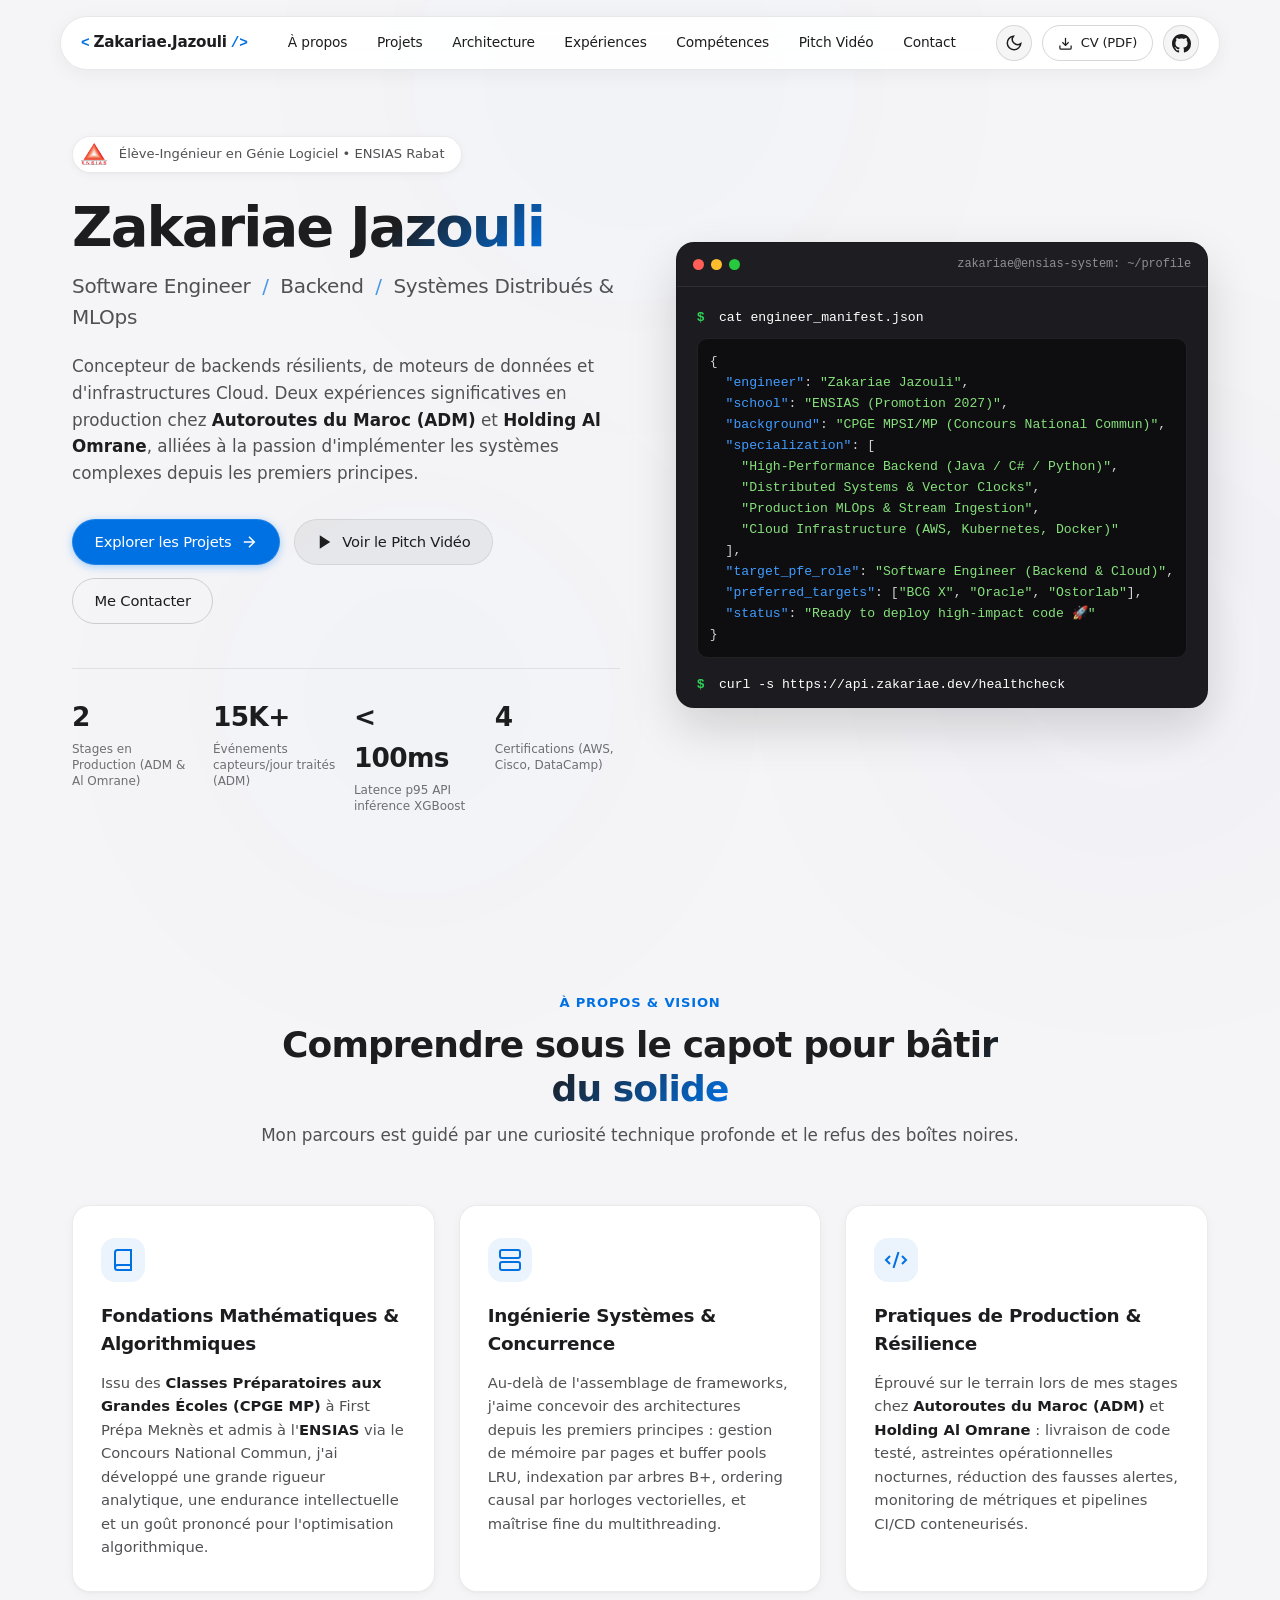
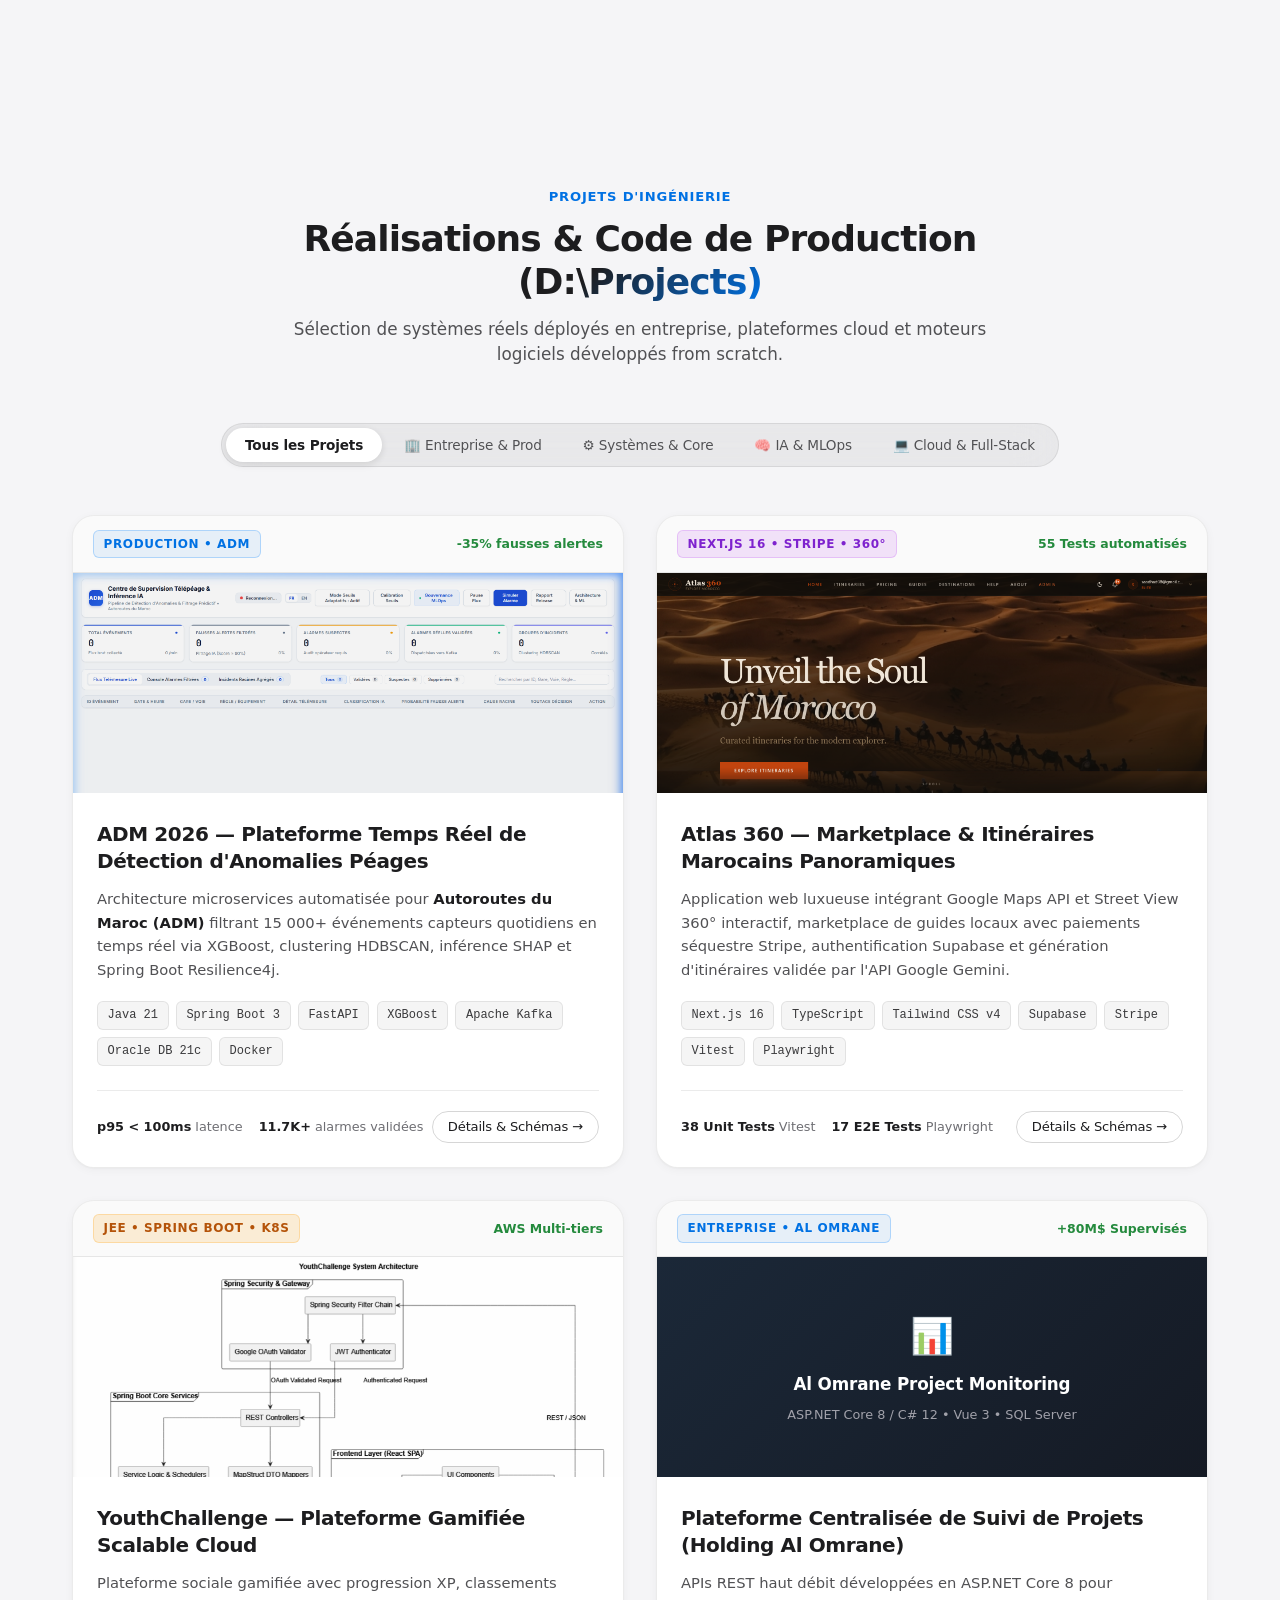
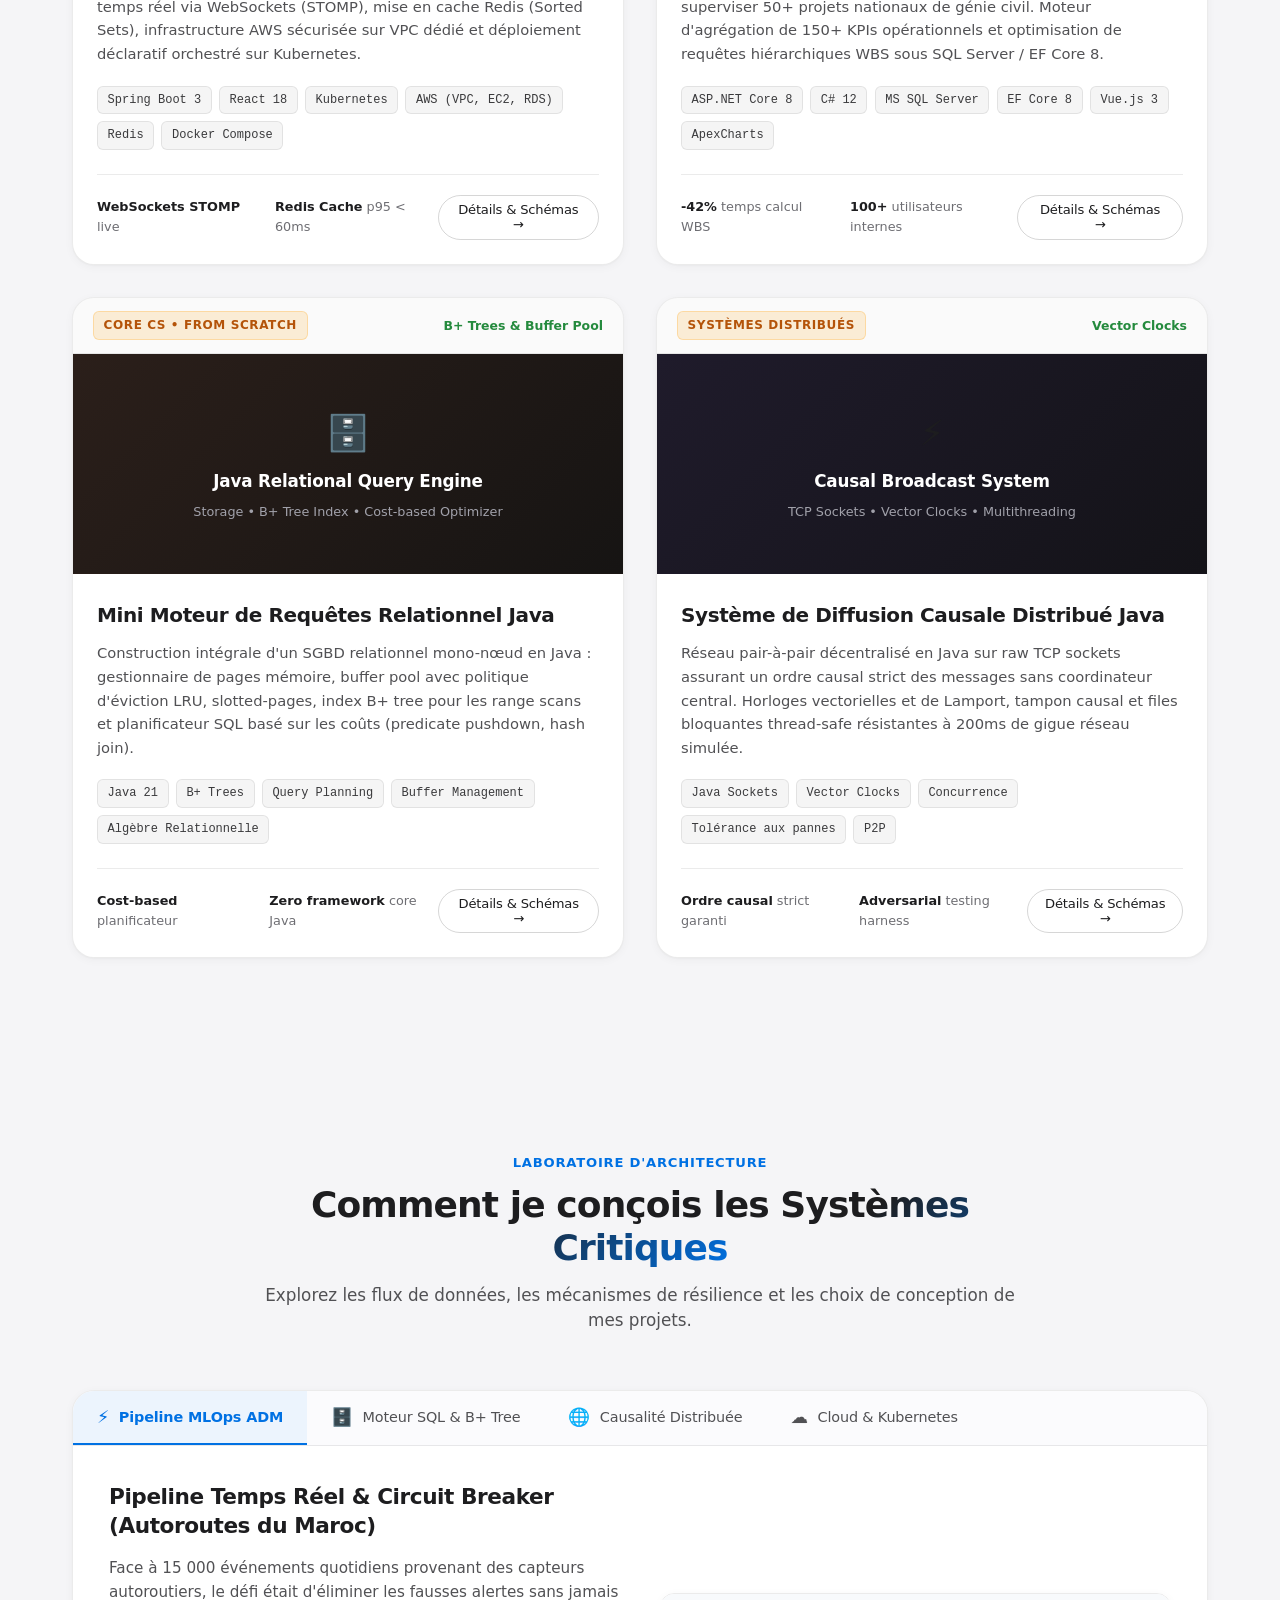
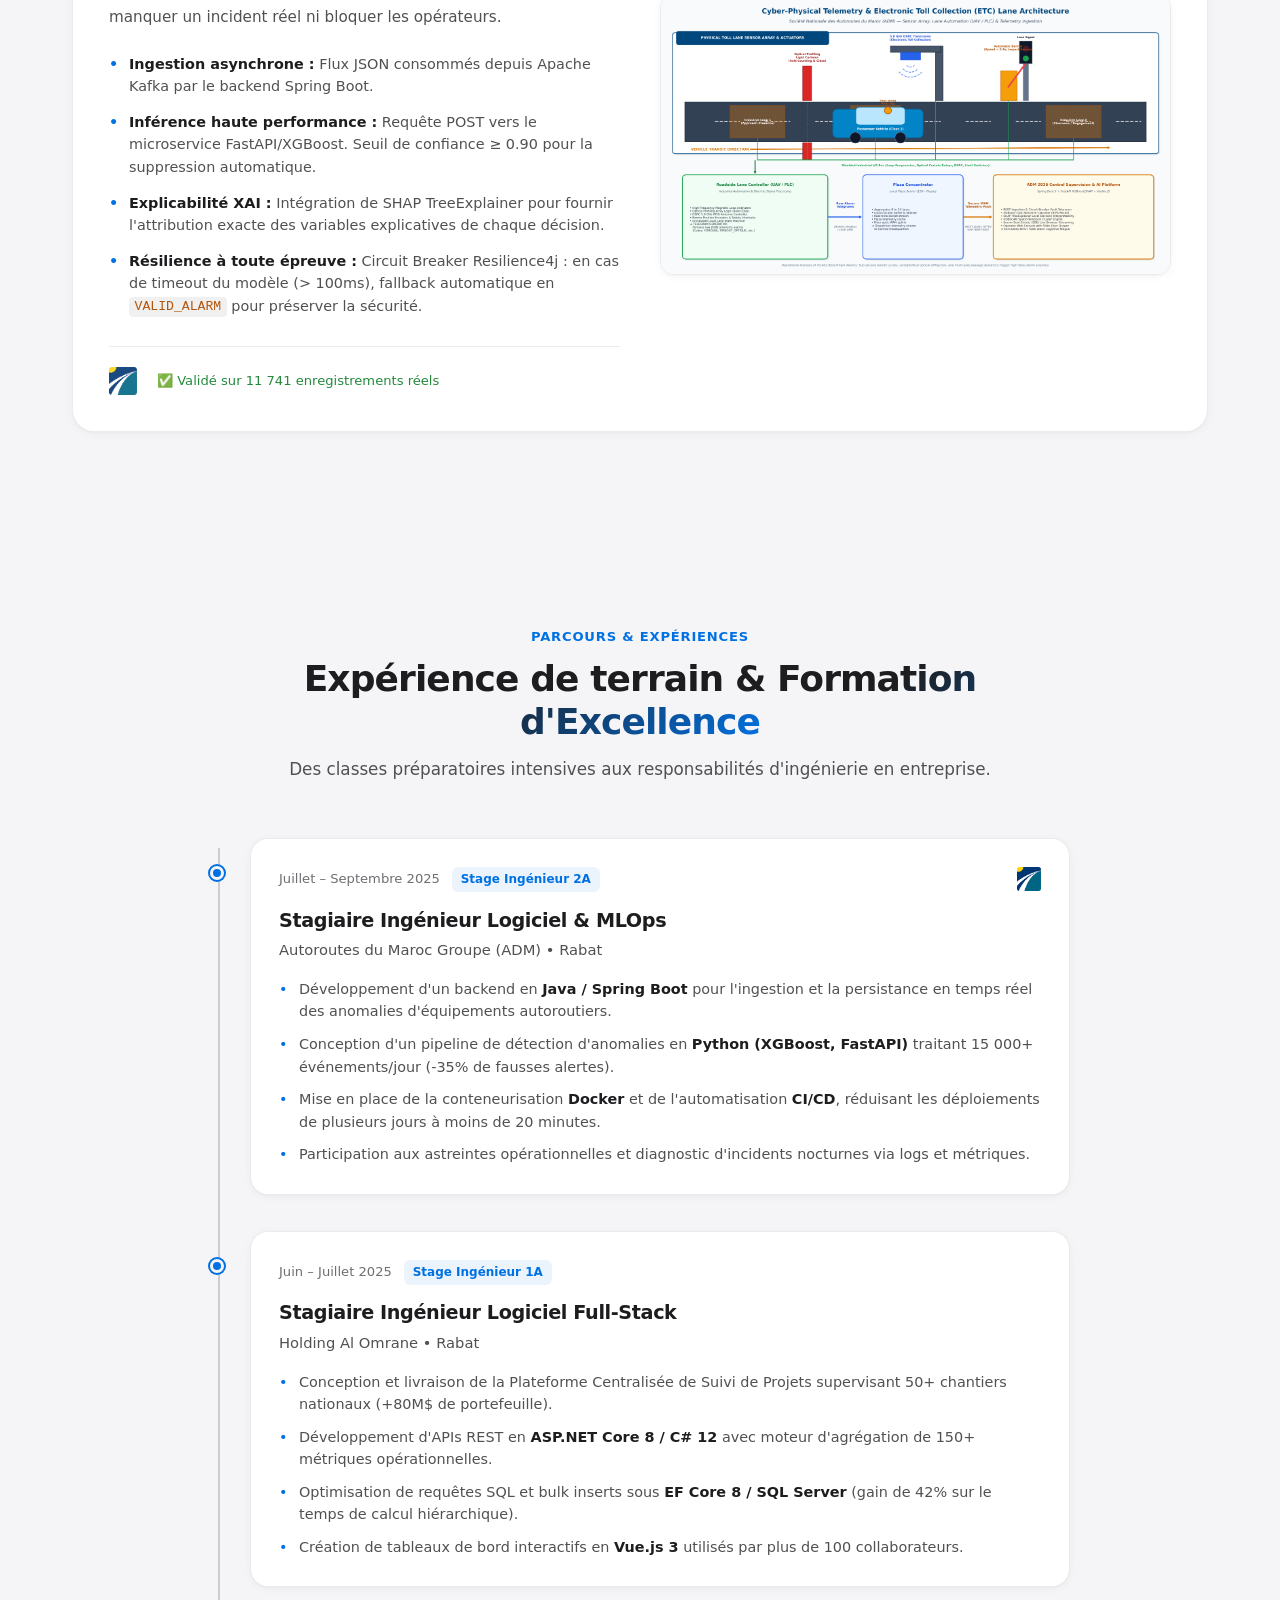
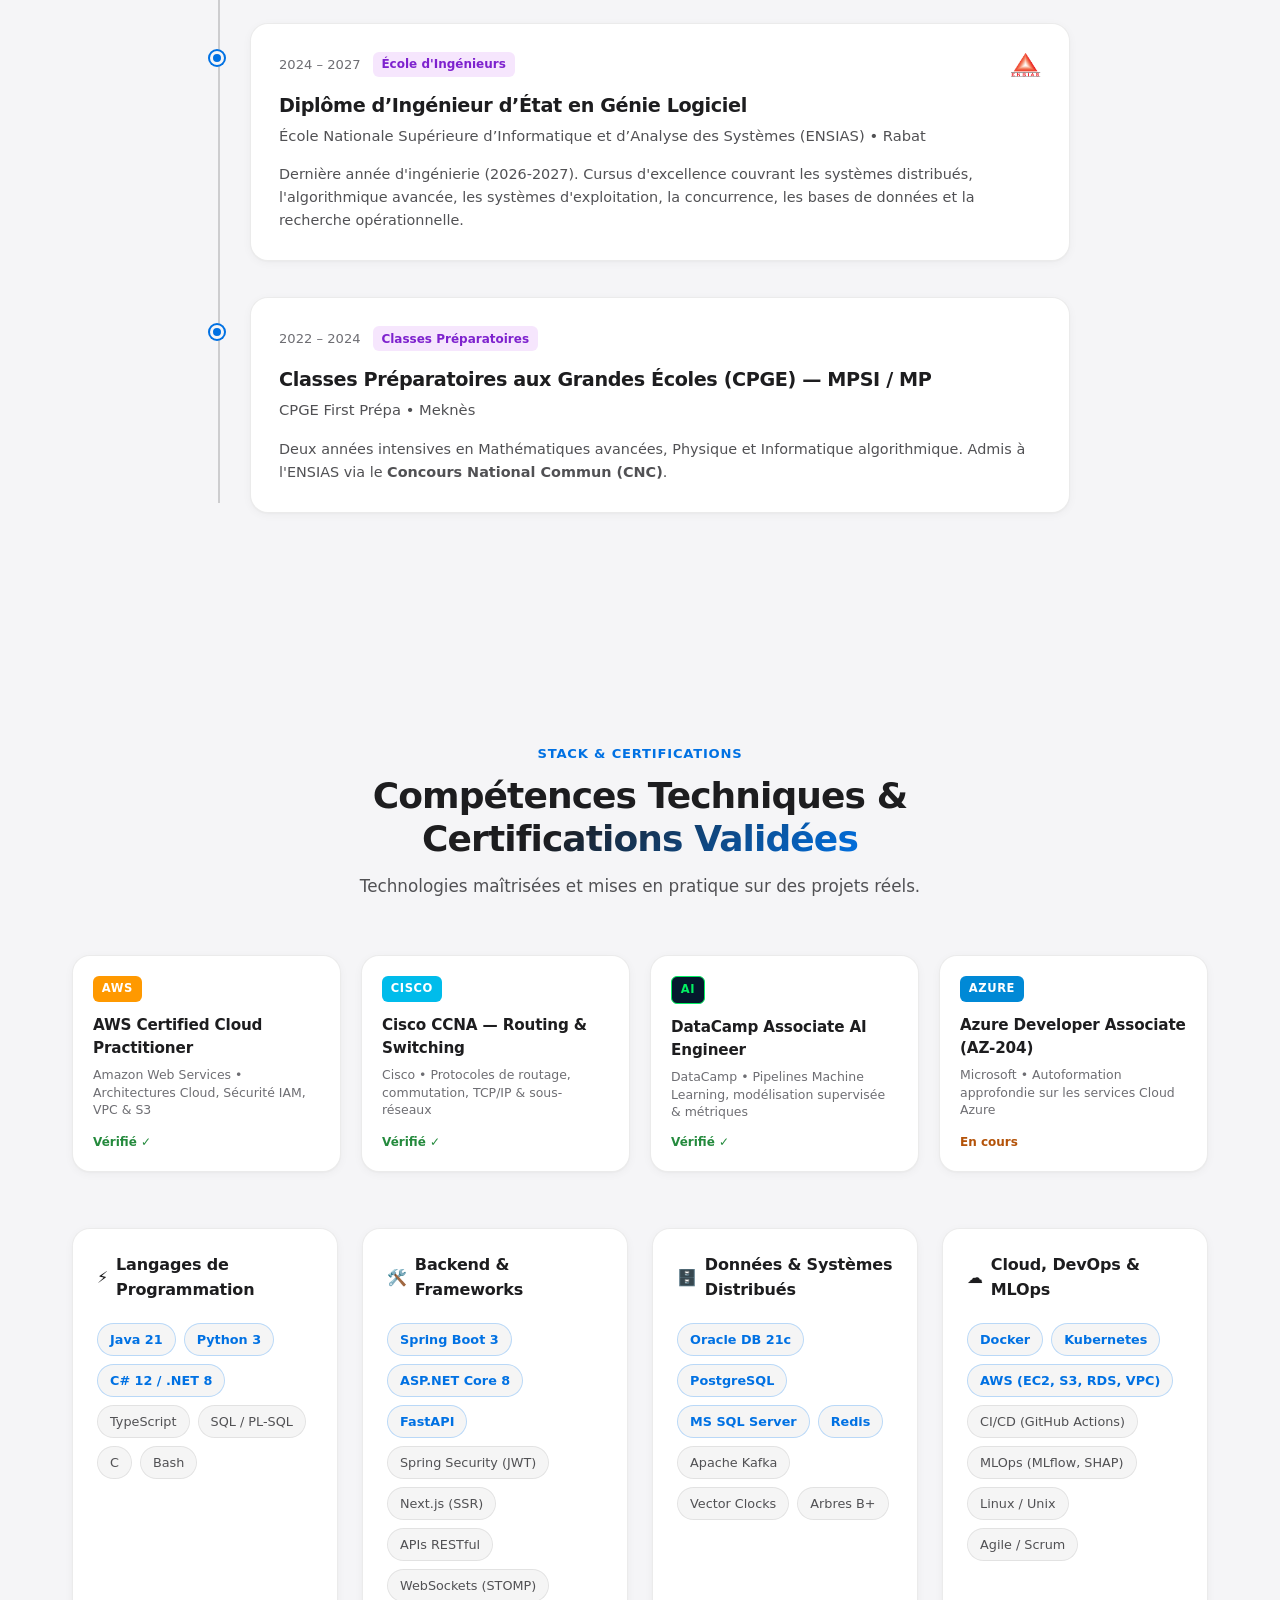
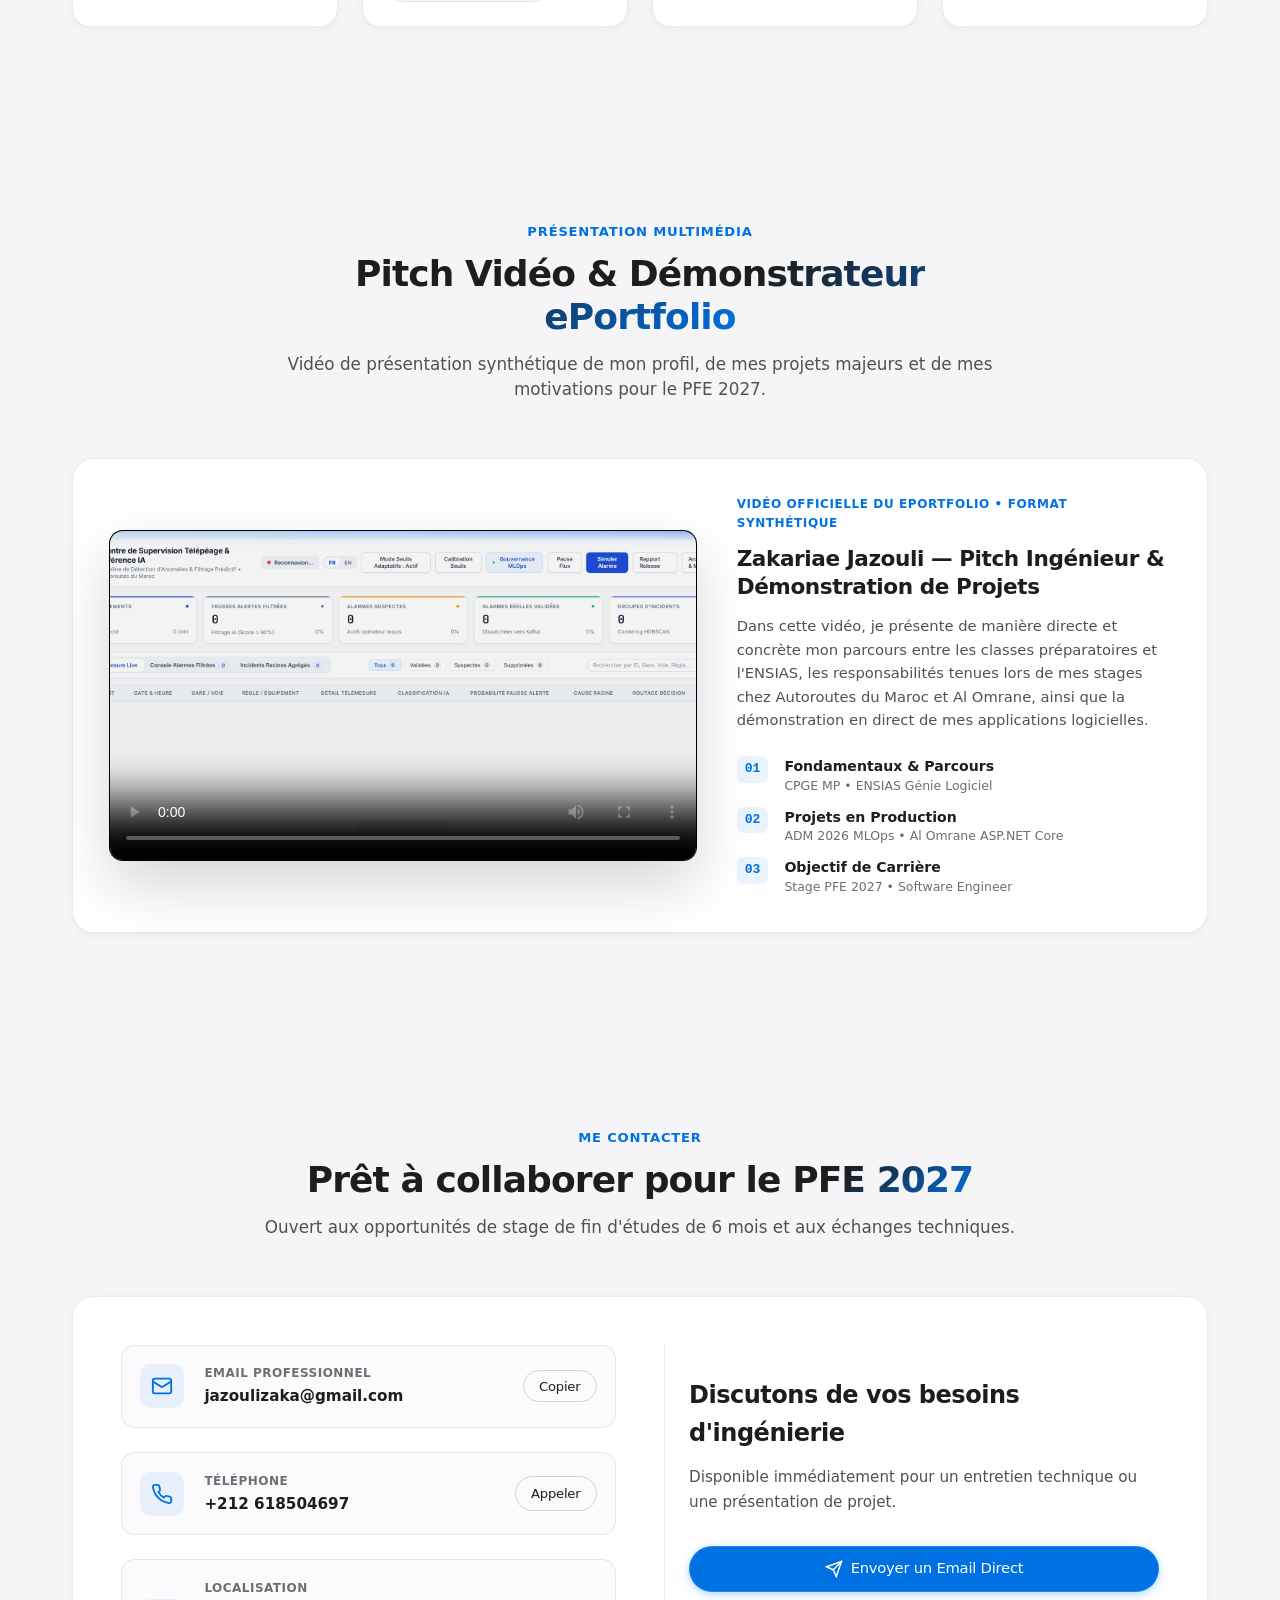
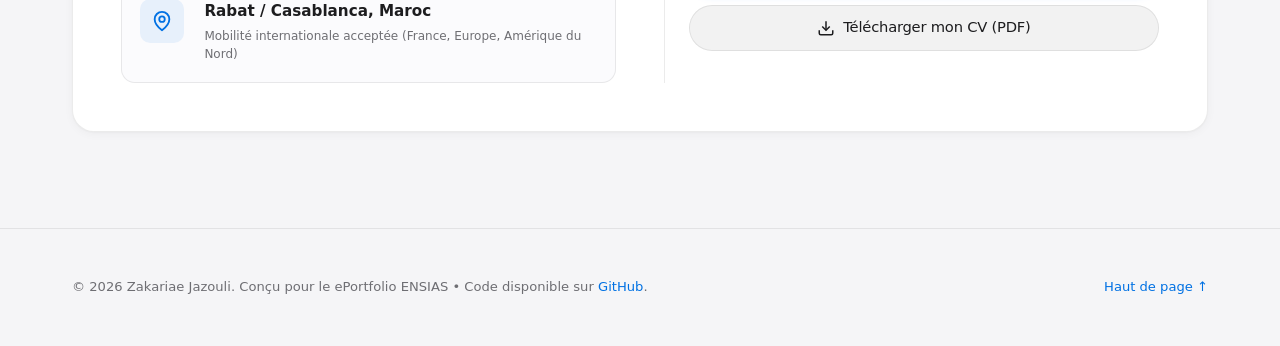
==== commit 8dac473b: "fix: light mode scrolled header readability, header single-line alignment, and cache-busting" ====
--- a/index.html
+++ b/index.html
@@ -12,7 +12,7 @@
   <link rel="preconnect" href="https://fonts.gstatic.com" crossorigin>
   <link href="https://fonts.googleapis.com/css2?family=Inter:wght@300;400;500;600;700&family=JetBrains+Mono:wght@400;500;600&family=Plus+Jakarta+Sans:wght@500;600;700;800&display=swap" rel="stylesheet">
 
-  <link rel="stylesheet" href="style.css">
+  <link rel="stylesheet" href="style.css?v=2">
 </head>
 <body>
 
@@ -941,6 +941,6 @@
     </div>
   </footer>
 
-  <script src="app.js"></script>
+  <script src="app.js?v=2"></script>
 </body>
 </html>
--- a/style.css
+++ b/style.css
@@ -265,8 +265,26 @@
   border-color: var(--separator-strong);
 }
 
+html.light .nav-container {
+  background: rgba(255, 255, 255, 0.92);
+  backdrop-filter: blur(28px) saturate(190%);
+  -webkit-backdrop-filter: blur(28px) saturate(190%);
+  border: 1px solid rgba(0, 0, 0, 0.09);
+  box-shadow: 0 4px 20px rgba(0, 0, 0, 0.05);
+}
+
 html.light .nav-container.scrolled {
+  background: rgba(255, 255, 255, 0.97) !important;
+  backdrop-filter: blur(32px) saturate(200%);
+  -webkit-backdrop-filter: blur(32px) saturate(200%);
+  border: 1px solid rgba(0, 0, 0, 0.12);
   box-shadow: 0 12px 36px rgba(0, 0, 0, 0.12), 0 1px 3px rgba(0, 0, 0, 0.08);
+}
+
+html.dark .nav-container.scrolled {
+  background: rgba(20, 20, 22, 0.94) !important;
+  border-color: rgba(255, 255, 255, 0.18);
+  box-shadow: 0 16px 40px rgba(0, 0, 0, 0.55), 0 0 1px rgba(255, 255, 255, 0.18);
 }
 
 /* Nav Brand */
@@ -282,6 +300,10 @@
   text-decoration: none;
   white-space: nowrap;
   transition: opacity var(--duration-fast);
+}
+
+html.light .nav-brand {
+  color: #1d1d1f;
 }
 
 .nav-brand:hover {
@@ -320,11 +342,12 @@
 }
 
 html.light .nav-link {
-  color: #333336;
+  color: #1d1d1f !important;
+  font-weight: 500;
 }
 
 html.dark .nav-link {
-  color: rgba(235, 235, 245, 0.78);
+  color: rgba(235, 235, 245, 0.85) !important;
 }
 
 .nav-link:hover {
@@ -333,8 +356,30 @@
 }
 
 html.light .nav-link:hover {
-  color: #000000;
-  background: rgba(0, 0, 0, 0.06);
+  color: var(--apple-blue) !important;
+  background: rgba(0, 113, 227, 0.08) !important;
+}
+
+html.light #btn-download-cv {
+  color: #1d1d1f !important;
+  border-color: rgba(0, 0, 0, 0.16) !important;
+}
+
+html.light #btn-download-cv:hover {
+  background: rgba(0, 0, 0, 0.06) !important;
+  border-color: rgba(0, 0, 0, 0.3) !important;
+}
+
+html.light #btn-github-nav {
+  color: #1d1d1f !important;
+  border-color: rgba(0, 0, 0, 0.12) !important;
+  background: rgba(0, 0, 0, 0.04) !important;
+}
+
+html.light #theme-toggle-btn {
+  color: #1d1d1f !important;
+  border-color: rgba(0, 0, 0, 0.12) !important;
+  background: rgba(0, 0, 0, 0.04) !important;
 }
 
 /* Nav Actions */
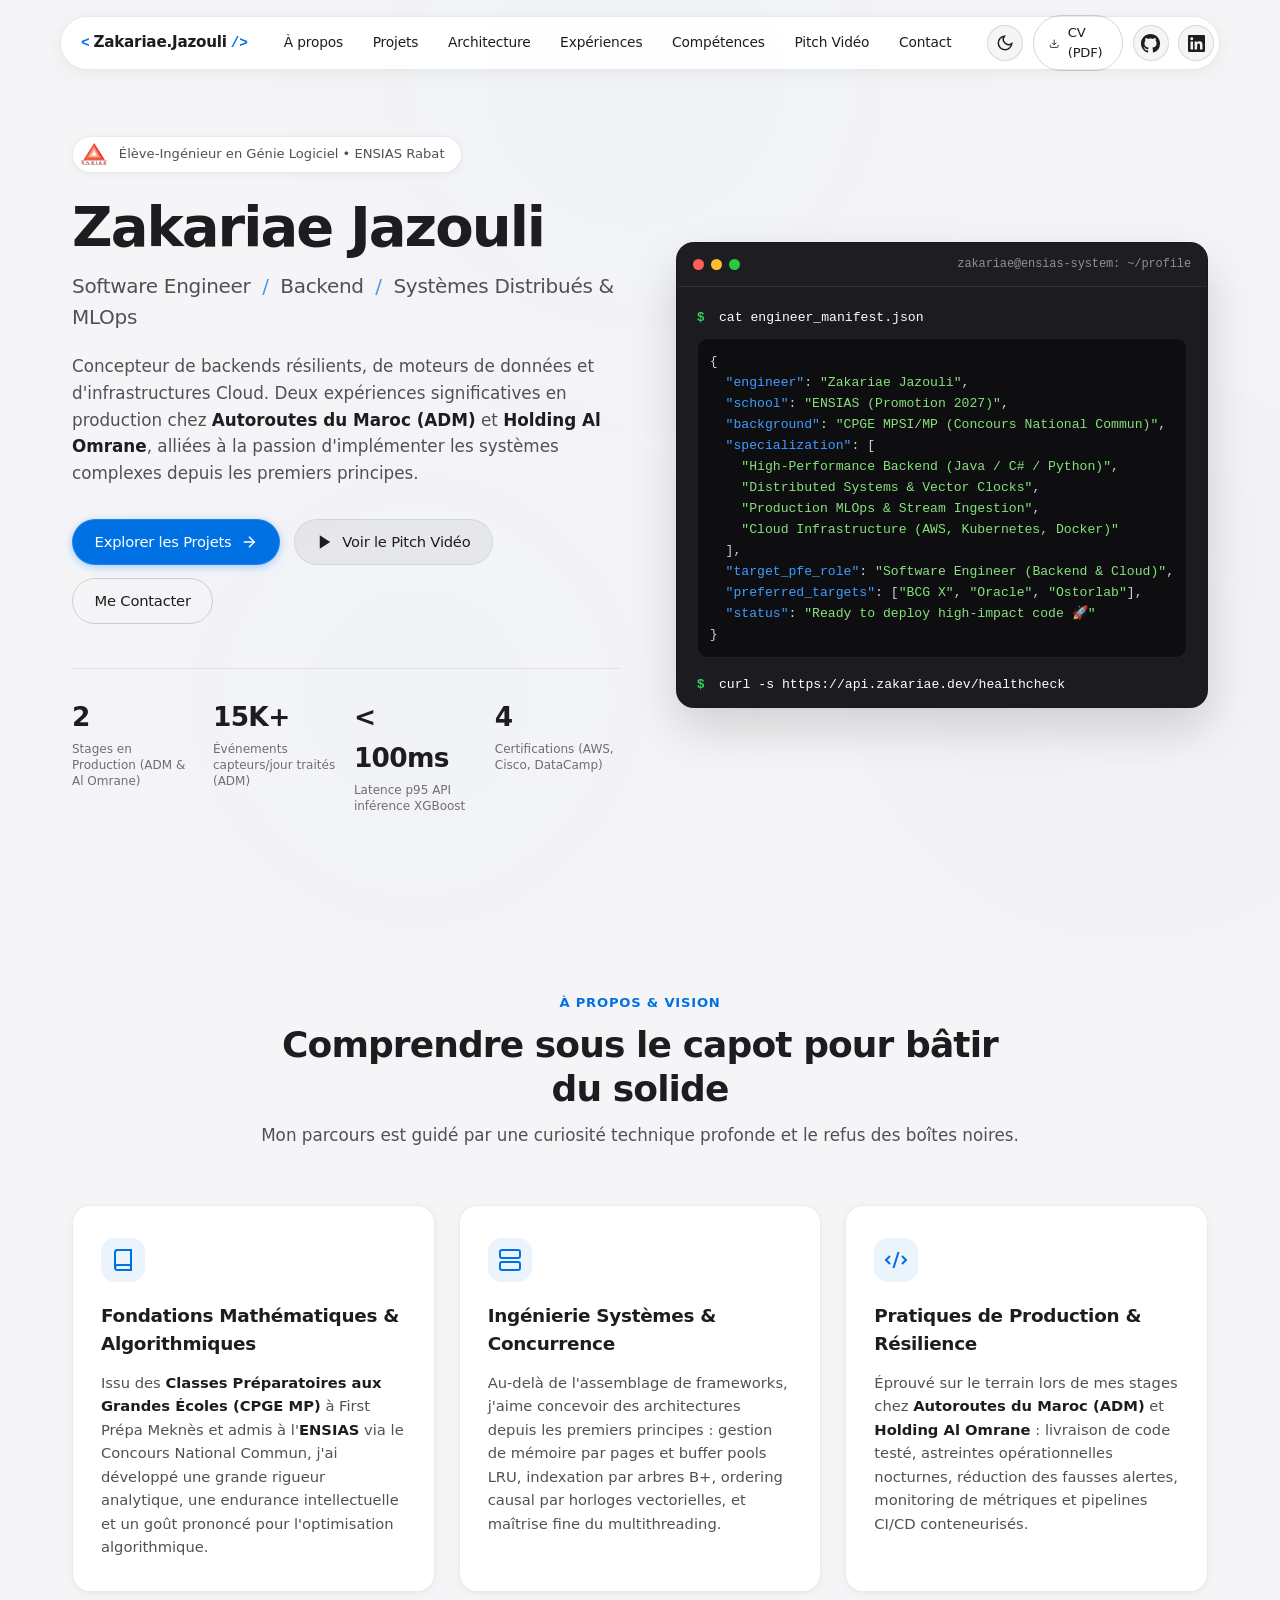
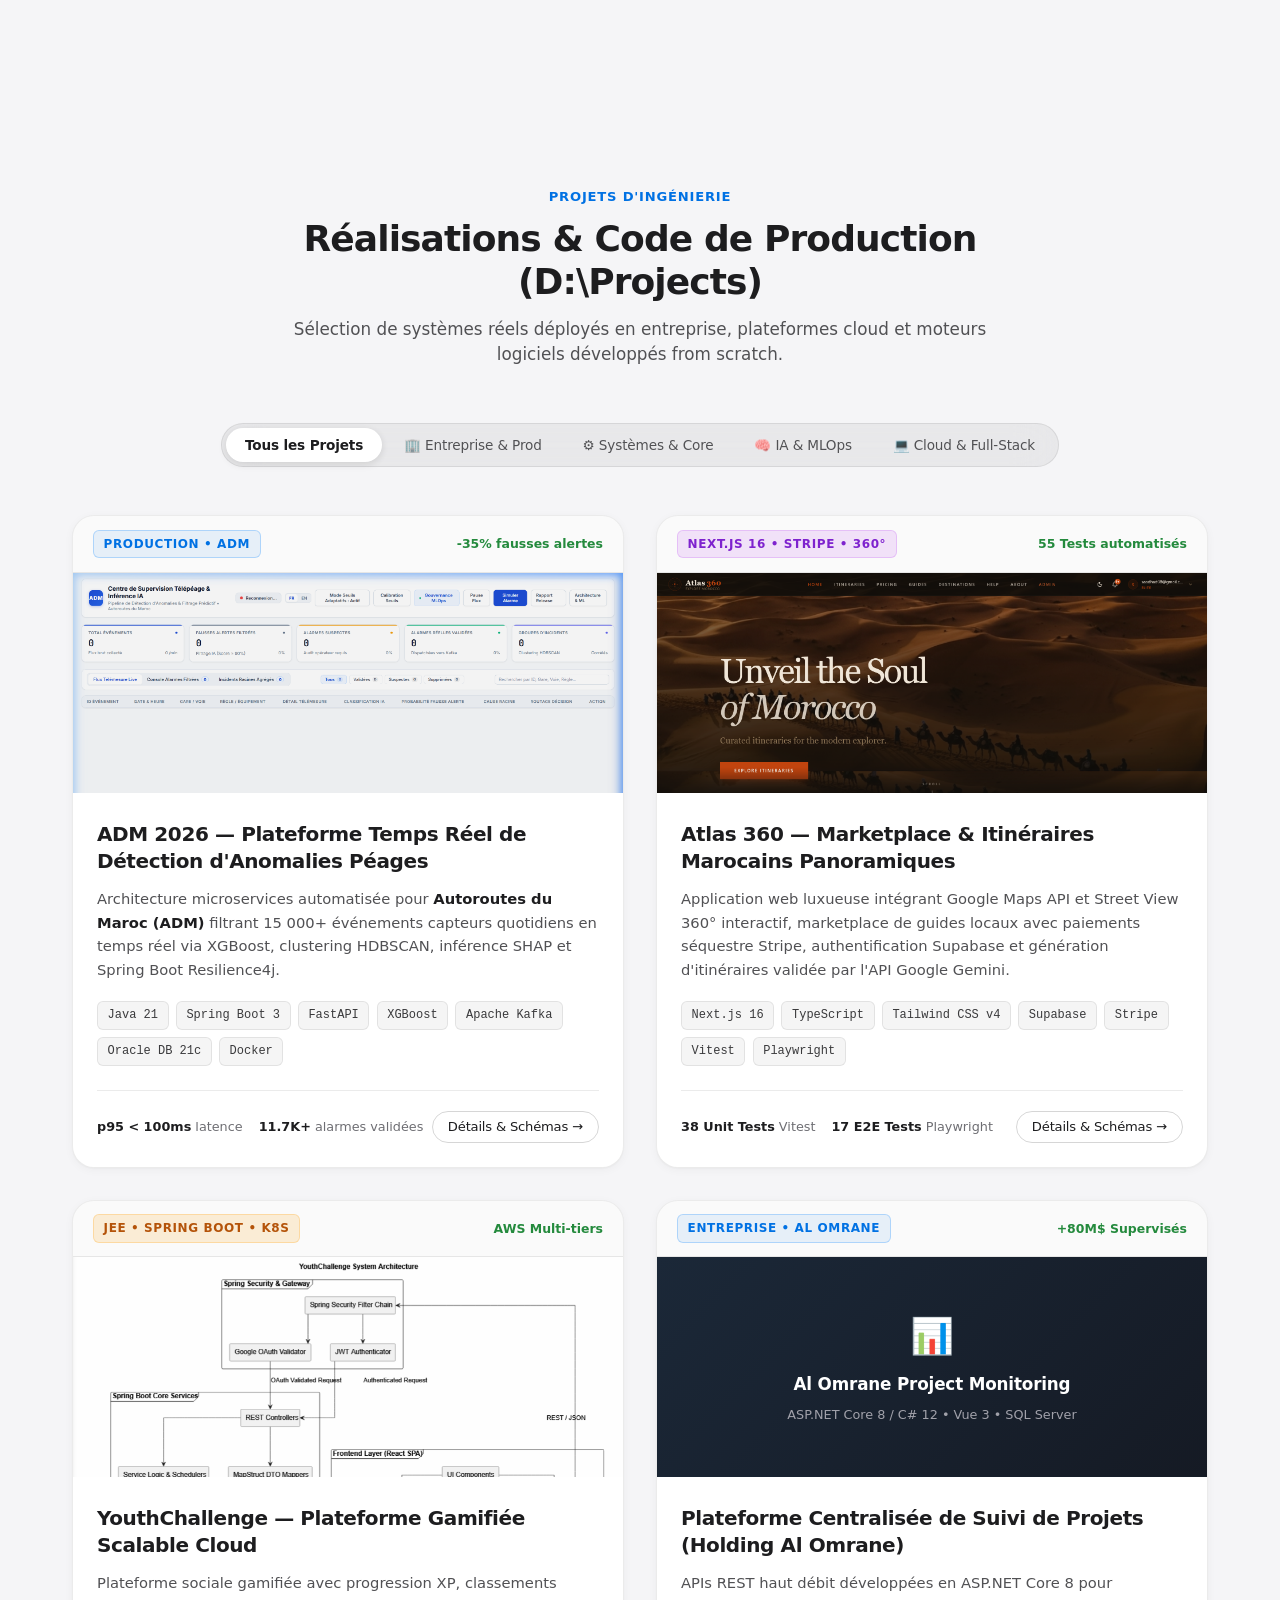
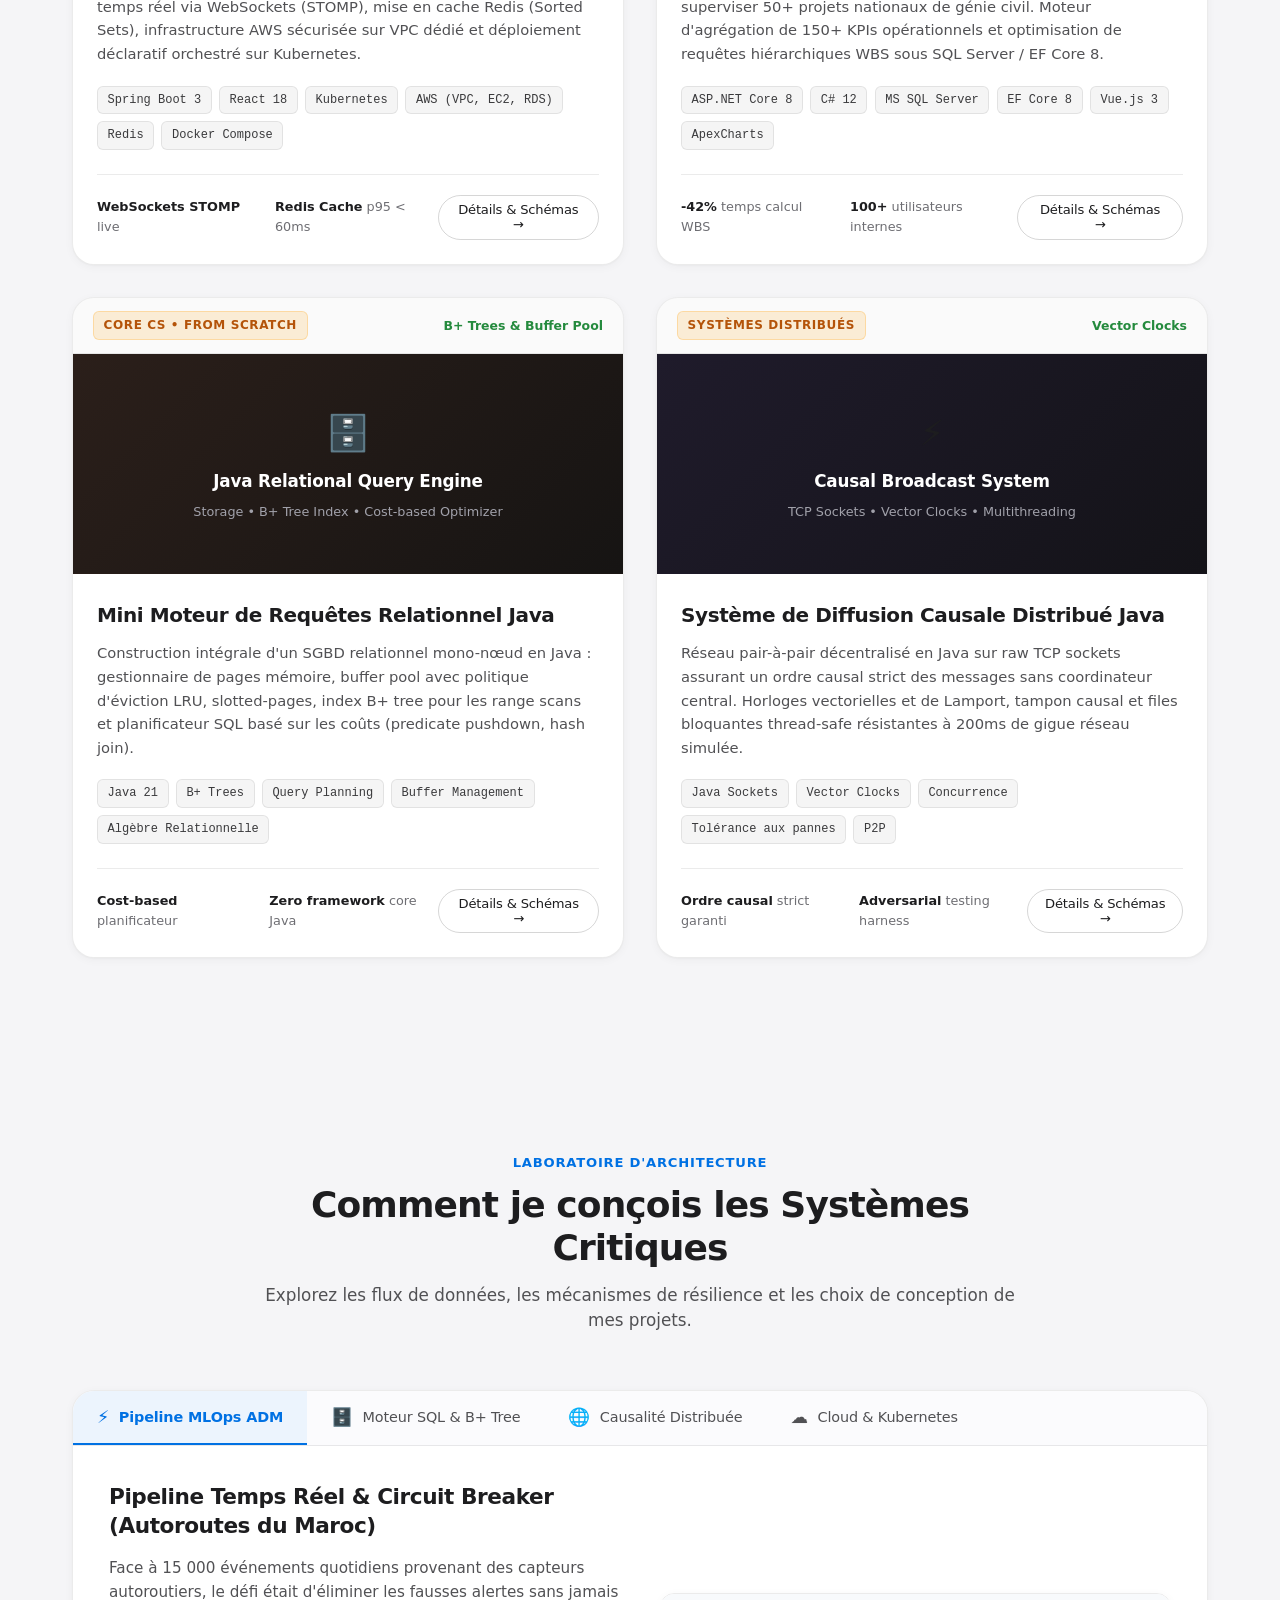
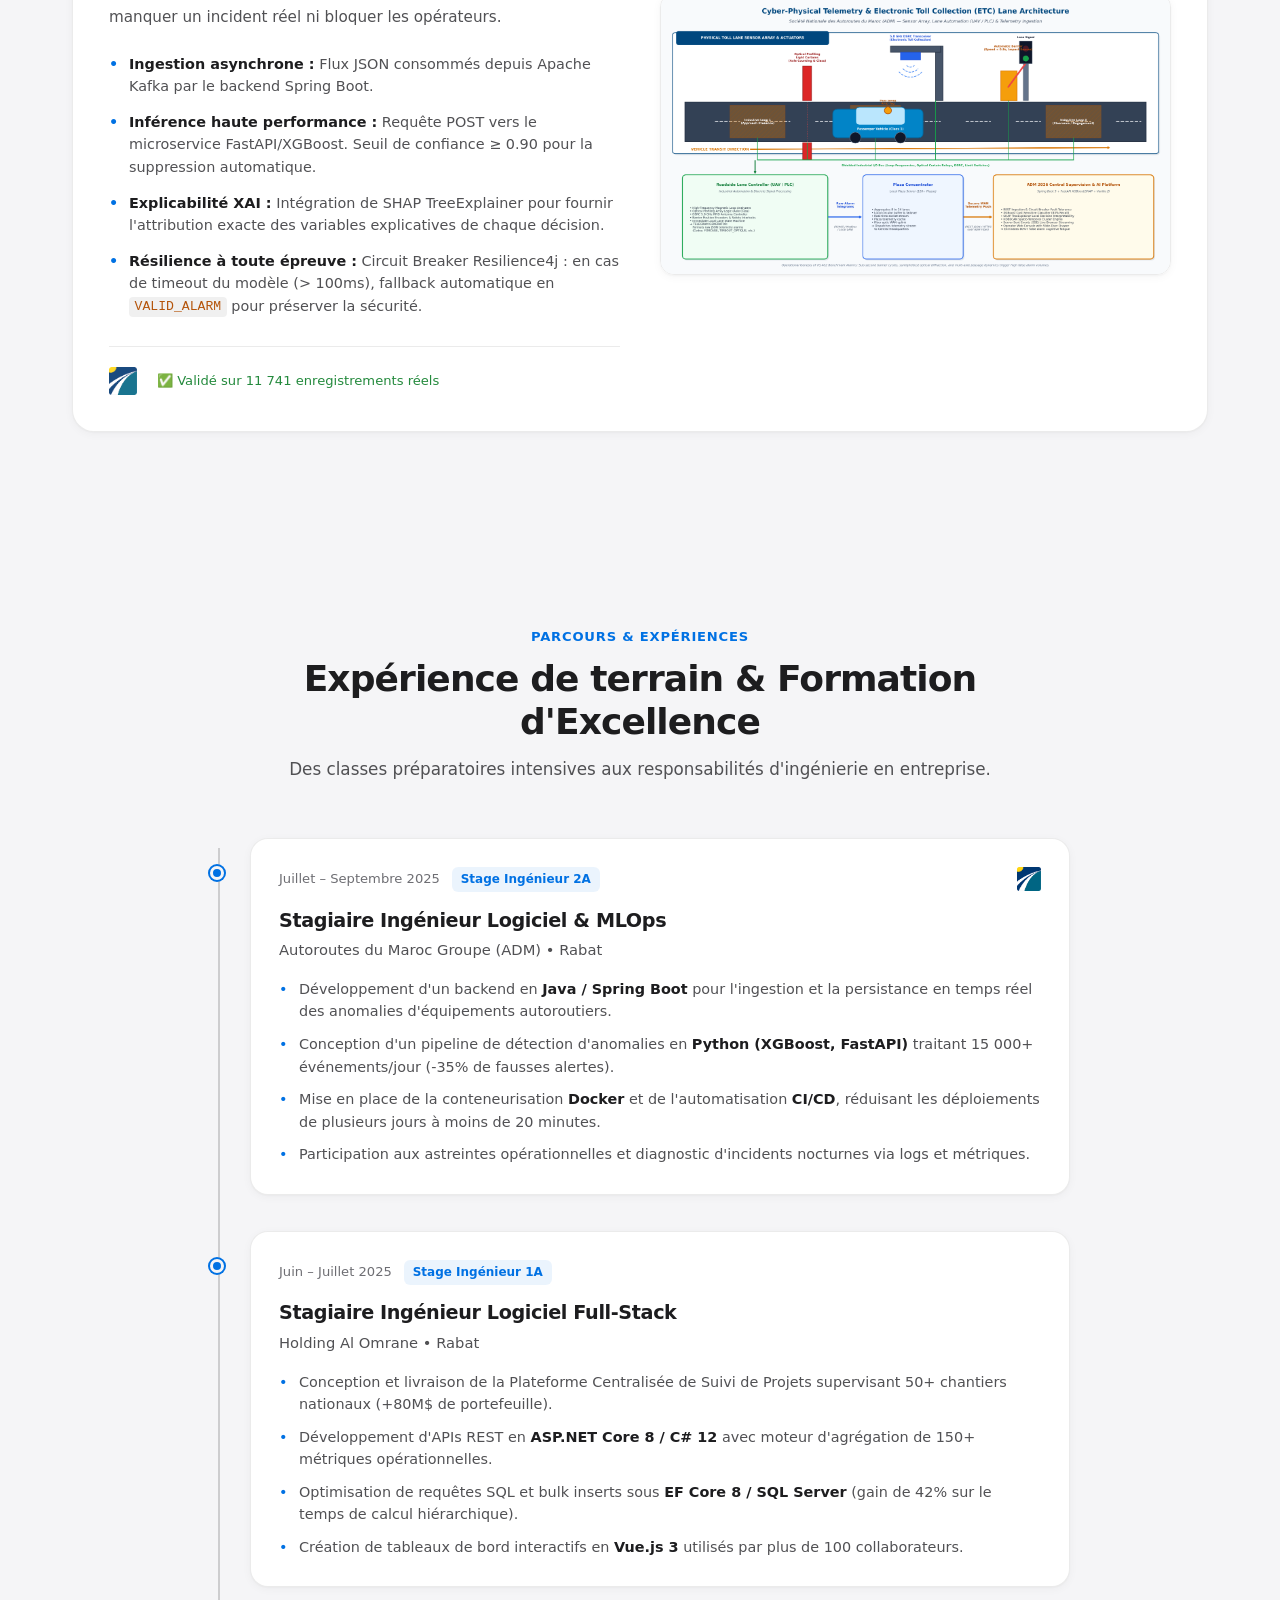
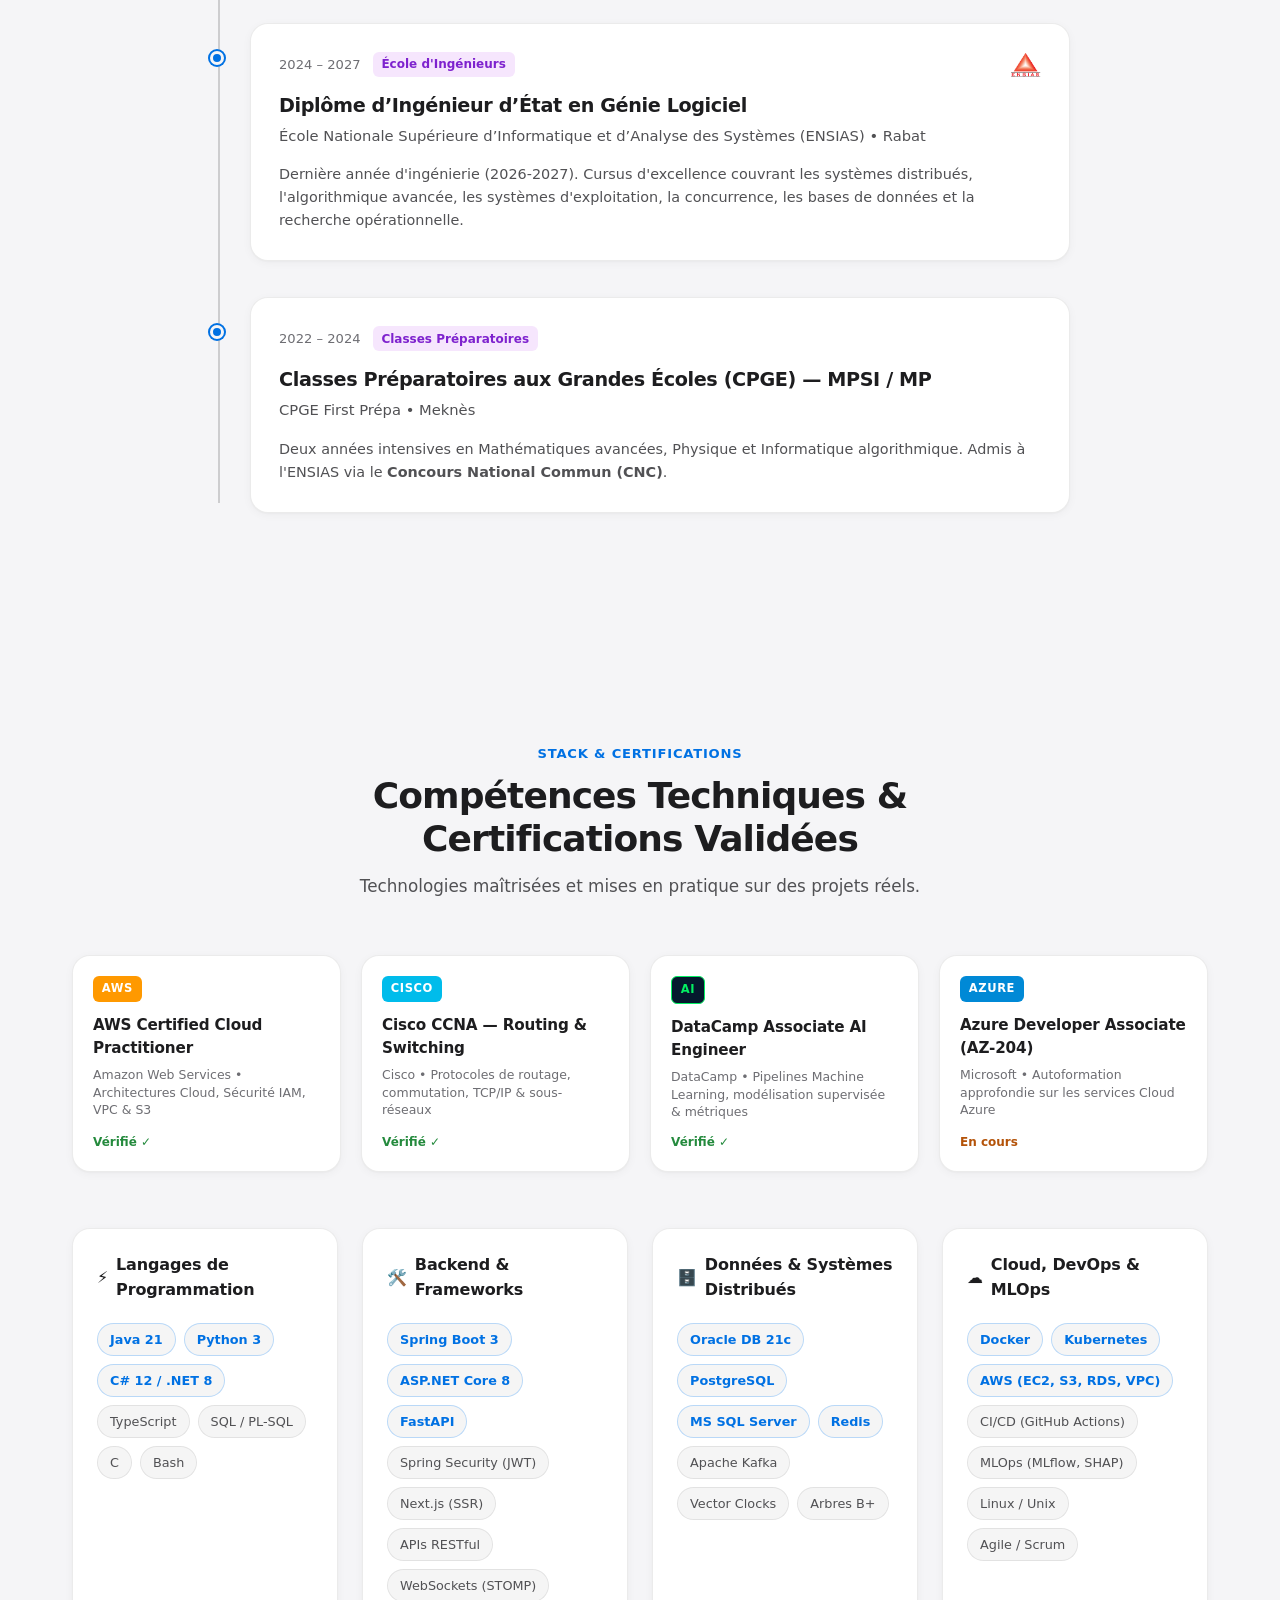
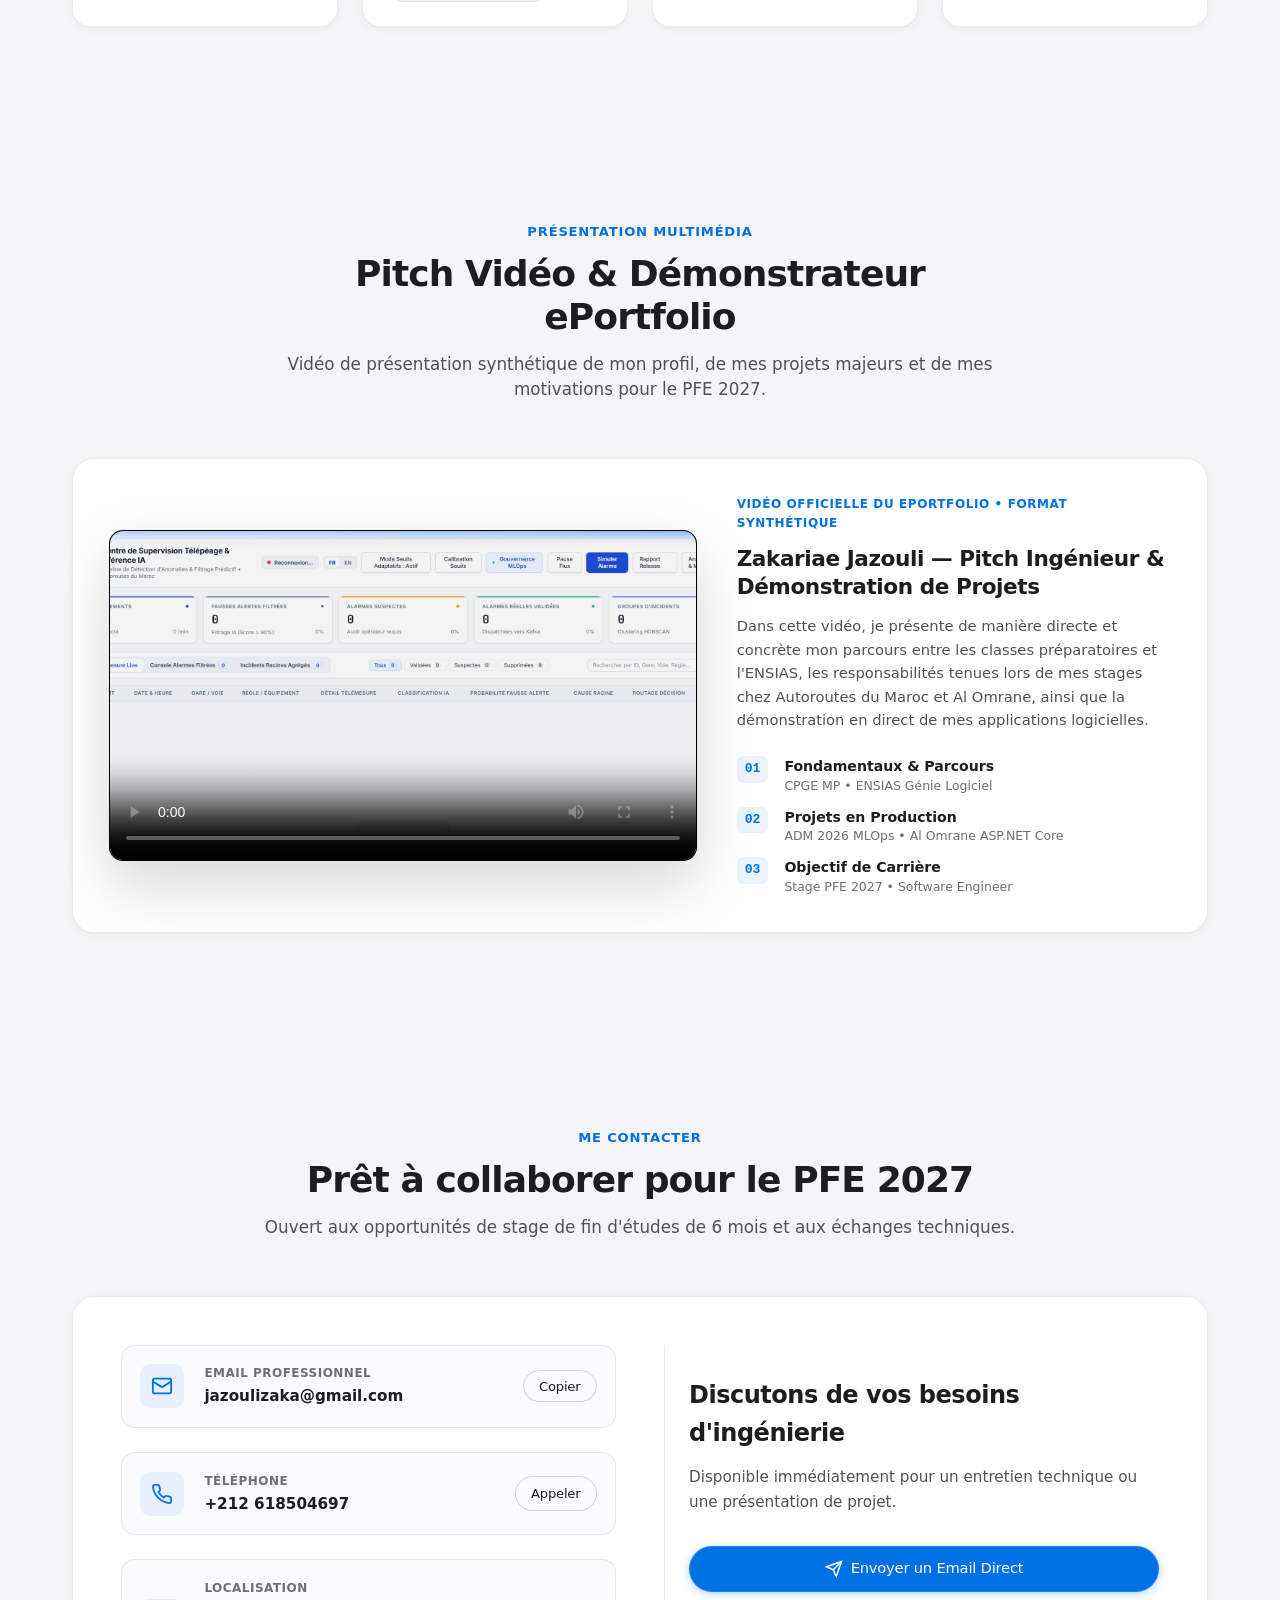
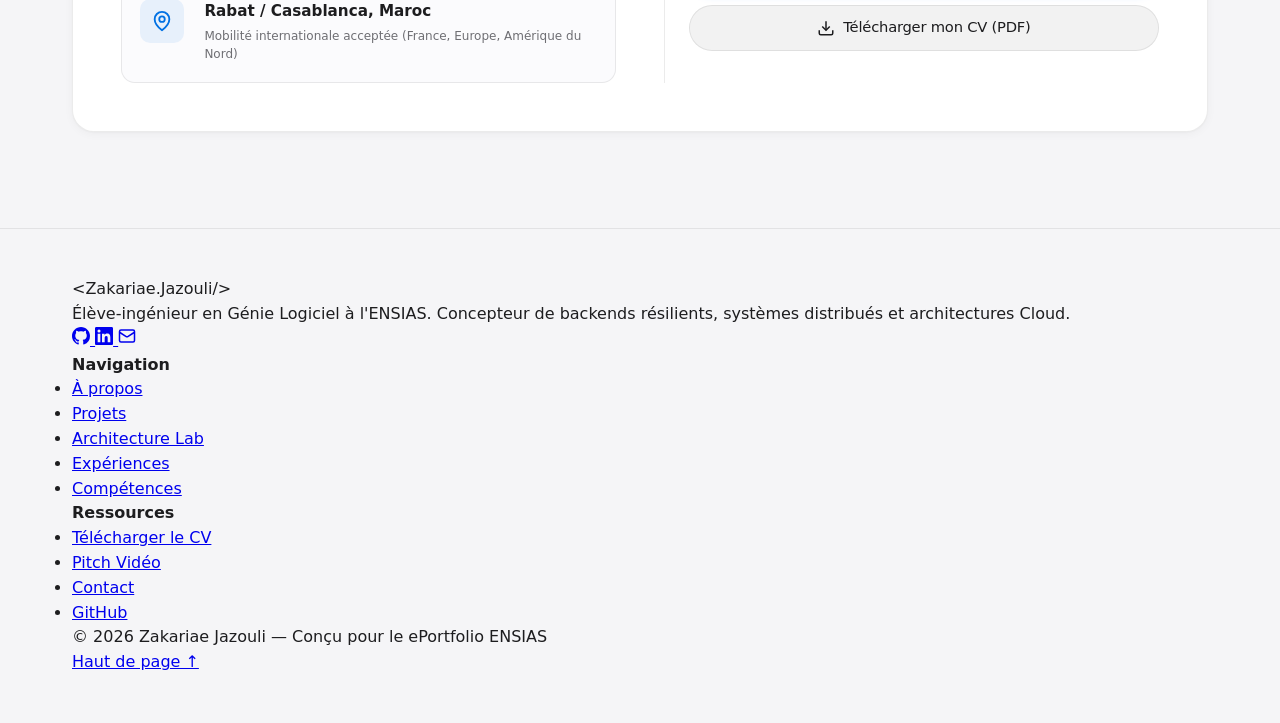
==== commit 69659ea3: "feat: premium polish — scroll reveals, animated gradients, card glow, loading screen, typing effect," ====
--- a/index.html
+++ b/index.html
@@ -12,9 +12,18 @@
   <link rel="preconnect" href="https://fonts.gstatic.com" crossorigin>
   <link href="https://fonts.googleapis.com/css2?family=Inter:wght@300;400;500;600;700&family=JetBrains+Mono:wght@400;500;600&family=Plus+Jakarta+Sans:wght@500;600;700;800&display=swap" rel="stylesheet">
 
-  <link rel="stylesheet" href="style.css?v=2">
+  <link rel="stylesheet" href="style.css?v=3">
 </head>
 <body>
+
+  <!-- Loading Screen -->
+  <div class="loading-screen" id="loading-screen">
+    <div class="loader-brand"><span class="accent">&lt;</span>Zakariae.Jazouli<span class="accent">/&gt;</span></div>
+    <div class="loader-bar-track"><div class="loader-bar-fill"></div></div>
+  </div>
+
+  <!-- Grain Texture Overlay -->
+  <div class="grain-overlay" aria-hidden="true"></div>
 
   <!-- Background Ambient Glows -->
   <div class="ambient-glow glow-top"></div>
@@ -52,6 +61,9 @@
         <a href="https://github.com/zakariaejazouli" target="_blank" rel="noopener noreferrer" class="btn btn-icon" id="btn-github-nav" title="GitHub">
           <svg width="19" height="19" viewBox="0 0 24 24" fill="currentColor"><path d="M12 0C5.37 0 0 5.37 0 12c0 5.31 3.435 9.795 8.205 11.385.6.105.825-.255.825-.57 0-.285-.015-1.23-.015-2.235-3.015.555-3.795-.735-4.035-1.41-.135-.345-.72-1.41-1.23-1.695-.42-.225-1.02-.78-.015-.795.945-.015 1.62.87 1.845 1.23 1.08 1.815 2.805 1.305 3.495.99.105-.78.42-1.305.765-1.605-2.67-.3-5.46-1.335-5.46-5.925 0-1.305.465-2.385 1.23-3.225-.12-.3-.54-1.53.12-3.18 0 0 1.005-.315 3.3 1.23.96-.27 1.98-.405 3-.405s2.04.135 3 .405c2.295-1.56 3.3-1.23 3.3-1.23.66 1.65.24 2.88.12 3.18.765.84 1.23 1.905 1.23 3.225 0 4.605-2.805 5.625-5.475 5.925.435.375.81 1.095.81 2.22 0 1.605-.015 2.895-.015 3.3 0 .315.225.69.825.57A12.02 12.02 0 0024 12c0-6.63-5.37-12-12-12z"/></svg>
         </a>
+        <a href="https://linkedin.com/in/zakariae-jazouli" target="_blank" rel="noopener noreferrer" class="btn btn-icon" id="btn-linkedin-nav" title="LinkedIn">
+          <svg width="17" height="17" viewBox="0 0 24 24" fill="currentColor"><path d="M20.447 20.452h-3.554v-5.569c0-1.328-.027-3.037-1.852-3.037-1.853 0-2.136 1.445-2.136 2.939v5.667H9.351V9h3.414v1.561h.046c.477-.9 1.637-1.85 3.37-1.85 3.601 0 4.267 2.37 4.267 5.455v6.286zM5.337 7.433a2.062 2.062 0 01-2.063-2.065 2.064 2.064 0 112.063 2.065zm1.782 13.019H3.555V9h3.564v11.452zM22.225 0H1.771C.792 0 0 .774 0 1.729v20.542C0 23.227.792 24 1.771 24h20.451C23.2 24 24 23.227 24 22.271V1.729C24 .774 23.2 0 22.222 0h.003z"/></svg>
+        </a>
         <button class="mobile-toggle" id="mobile-menu-toggle" aria-label="Menu Mobile">
           <span></span><span></span><span></span>
         </button>
@@ -62,6 +74,8 @@
   <main>
     <!-- Hero Section -->
     <section class="hero-section" id="hero">
+      <!-- Cursor Spotlight -->
+      <div class="hero-spotlight" aria-hidden="true"></div>
       <div class="container hero-container">
         
         <div class="hero-content">
@@ -71,7 +85,7 @@
           </div>
 
           <h1 class="hero-title animate-fade-in-delay-1">
-            Zakariae <span class="gradient-text">Jazouli</span>
+            Zakariae <span class="animated-gradient">Jazouli</span>
           </h1>
 
           <p class="hero-subtitle animate-fade-in-delay-2">
@@ -156,14 +170,14 @@
     <!-- About Section -->
     <section class="section about-section" id="about">
       <div class="container">
-        <div class="section-header">
+        <div class="section-header reveal">
           <span class="section-tag">À propos &amp; Vision</span>
-          <h2 class="section-title">Comprendre sous le capot pour <span class="gradient-text">bâtir du solide</span></h2>
+          <h2 class="section-title">Comprendre sous le capot pour <span class="animated-gradient">bâtir du solide</span></h2>
           <p class="section-desc">Mon parcours est guidé par une curiosité technique profonde et le refus des boîtes noires.</p>
         </div>
 
-        <div class="about-grid">
-          <div class="about-card glass-panel">
+        <div class="about-grid reveal-group">
+          <div class="about-card glass-panel glow-card reveal" style="--reveal-i:0">
             <div class="card-icon">
               <svg width="24" height="24" viewBox="0 0 24 24" fill="none" stroke="currentColor" stroke-width="2"><path d="M4 19.5A2.5 2.5 0 0 1 6.5 17H20"/><path d="M6.5 2H20v20H6.5A2.5 2.5 0 0 1 4 19.5v-15A2.5 2.5 0 0 1 6.5 2z"/></svg>
             </div>
@@ -173,7 +187,7 @@
             </p>
           </div>
 
-          <div class="about-card glass-panel">
+          <div class="about-card glass-panel glow-card reveal" style="--reveal-i:1">
             <div class="card-icon">
               <svg width="24" height="24" viewBox="0 0 24 24" fill="none" stroke="currentColor" stroke-width="2"><rect width="20" height="8" x="2" y="2" rx="2" ry="2"/><rect width="20" height="8" x="2" y="14" rx="2" ry="2"/><line x1="6" x2="6.01" y1="6" y2="6"/><line x1="6" x2="6.01" y1="18" y2="18"/></svg>
             </div>
@@ -183,7 +197,7 @@
             </p>
           </div>
 
-          <div class="about-card glass-panel">
+          <div class="about-card glass-panel glow-card reveal" style="--reveal-i:2">
             <div class="card-icon">
               <svg width="24" height="24" viewBox="0 0 24 24" fill="none" stroke="currentColor" stroke-width="2"><path d="m18 16 4-4-4-4"/><path d="m6 8-4 4 4 4"/><path d="m14.5 4-5 16"/></svg>
             </div>
@@ -199,9 +213,9 @@
     <!-- Projects Showcase (D:/Projects) -->
     <section class="section projects-section" id="projects">
       <div class="container">
-        <div class="section-header">
+        <div class="section-header reveal">
           <span class="section-tag">Projets d'Ingénierie</span>
-          <h2 class="section-title">Réalisations &amp; Code de Production <span class="gradient-text">(D:\Projects)</span></h2>
+          <h2 class="section-title">Réalisations &amp; Code de Production <span class="animated-gradient">(D:\Projects)</span></h2>
           <p class="section-desc">Sélection de systèmes réels déployés en entreprise, plateformes cloud et moteurs logiciels développés from scratch.</p>
         </div>
 
@@ -218,7 +232,7 @@
         <div class="projects-grid" id="projects-grid-container">
 
           <!-- Project 1: ADM 2026 -->
-          <article class="project-card glass-panel" data-category="production mlops systems" id="card-adm">
+          <article class="project-card glass-panel glow-card reveal" data-category="production mlops systems" id="card-adm">
             <div class="project-badge-top">
               <span class="badge-tag production">Production • ADM</span>
               <span class="badge-metric">-35% fausses alertes</span>
@@ -254,7 +268,7 @@
           </article>
 
           <!-- Project 2: Atlas 360 -->
-          <article class="project-card glass-panel" data-category="fullstack" id="card-atlas">
+          <article class="project-card glass-panel glow-card reveal" data-category="fullstack" id="card-atlas">
             <div class="project-badge-top">
               <span class="badge-tag fullstack">Next.js 16 • Stripe • 360°</span>
               <span class="badge-metric">55 Tests automatisés</span>
@@ -290,7 +304,7 @@
           </article>
 
           <!-- Project 3: YouthChallenge -->
-          <article class="project-card glass-panel" data-category="fullstack systems" id="card-youth">
+          <article class="project-card glass-panel glow-card reveal" data-category="fullstack systems" id="card-youth">
             <div class="project-badge-top">
               <span class="badge-tag systems">JEE • Spring Boot • K8s</span>
               <span class="badge-metric">AWS Multi-tiers</span>
@@ -325,7 +339,7 @@
           </article>
 
           <!-- Project 4: Project Monitoring (Al Omrane) -->
-          <article class="project-card glass-panel" data-category="production fullstack" id="card-monitoring">
+          <article class="project-card glass-panel glow-card reveal" data-category="production fullstack" id="card-monitoring">
             <div class="project-badge-top">
               <span class="badge-tag production">Entreprise • Al Omrane</span>
               <span class="badge-metric">+80M$ Supervisés</span>
@@ -364,7 +378,7 @@
           </article>
 
           <!-- Project 5: Mini Moteur de Requêtes Java -->
-          <article class="project-card glass-panel" data-category="systems" id="card-sqlengine">
+          <article class="project-card glass-panel glow-card reveal" data-category="systems" id="card-sqlengine">
             <div class="project-badge-top">
               <span class="badge-tag systems">Core CS • From Scratch</span>
               <span class="badge-metric">B+ Trees &amp; Buffer Pool</span>
@@ -402,7 +416,7 @@
           </article>
 
           <!-- Project 6: Système de Diffusion Causale Distribué -->
-          <article class="project-card glass-panel" data-category="systems" id="card-causal">
+          <article class="project-card glass-panel glow-card reveal" data-category="systems" id="card-causal">
             <div class="project-badge-top">
               <span class="badge-tag systems">Systèmes Distribués</span>
               <span class="badge-metric">Vector Clocks</span>
@@ -446,13 +460,13 @@
     <!-- Architecture & Systems Lab (Interactive Tabbed Section) -->
     <section class="section architecture-section" id="architecture">
       <div class="container">
-        <div class="section-header">
+        <div class="section-header reveal">
           <span class="section-tag">Laboratoire d'Architecture</span>
-          <h2 class="section-title">Comment je conçois les <span class="gradient-text">Systèmes Critiques</span></h2>
+          <h2 class="section-title">Comment je conçois les <span class="animated-gradient">Systèmes Critiques</span></h2>
           <p class="section-desc">Explorez les flux de données, les mécanismes de résilience et les choix de conception de mes projets.</p>
         </div>
 
-        <div class="arch-lab glass-panel">
+        <div class="arch-lab glass-panel reveal">
           <div class="arch-tabs">
             <button class="arch-tab-btn active" data-tab="tab-adm">
               <span class="tab-icon">⚡</span>
@@ -604,16 +618,16 @@
     <!-- Experience & Education Timeline -->
     <section class="section experience-section" id="experience">
       <div class="container">
-        <div class="section-header">
+        <div class="section-header reveal">
           <span class="section-tag">Parcours &amp; Expériences</span>
-          <h2 class="section-title">Expérience de terrain &amp; <span class="gradient-text">Formation d'Excellence</span></h2>
+          <h2 class="section-title">Expérience de terrain &amp; <span class="animated-gradient">Formation d'Excellence</span></h2>
           <p class="section-desc">Des classes préparatoires intensives aux responsabilités d'ingénierie en entreprise.</p>
         </div>
 
         <div class="timeline-container">
 
           <!-- ADM Stage -->
-          <div class="timeline-item">
+          <div class="timeline-item reveal">
             <div class="timeline-dot"></div>
             <div class="timeline-card glass-panel">
               <div class="timeline-header">
@@ -635,7 +649,7 @@
           </div>
 
           <!-- Al Omrane Stage -->
-          <div class="timeline-item">
+          <div class="timeline-item reveal">
             <div class="timeline-dot"></div>
             <div class="timeline-card glass-panel">
               <div class="timeline-header">
@@ -656,7 +670,7 @@
           </div>
 
           <!-- ENSIAS -->
-          <div class="timeline-item">
+          <div class="timeline-item reveal">
             <div class="timeline-dot"></div>
             <div class="timeline-card glass-panel">
               <div class="timeline-header">
@@ -675,7 +689,7 @@
           </div>
 
           <!-- CPGE MP -->
-          <div class="timeline-item">
+          <div class="timeline-item reveal">
             <div class="timeline-dot"></div>
             <div class="timeline-card glass-panel">
               <div class="timeline-header">
@@ -699,14 +713,14 @@
     <!-- Skills & Certifications Section -->
     <section class="section skills-section" id="skills">
       <div class="container">
-        <div class="section-header">
+        <div class="section-header reveal">
           <span class="section-tag">Stack &amp; Certifications</span>
-          <h2 class="section-title">Compétences Techniques &amp; <span class="gradient-text">Certifications Validées</span></h2>
+          <h2 class="section-title">Compétences Techniques &amp; <span class="animated-gradient">Certifications Validées</span></h2>
           <p class="section-desc">Technologies maîtrisées et mises en pratique sur des projets réels.</p>
         </div>
 
         <!-- Certifications Row -->
-        <div class="certifications-grid">
+        <div class="certifications-grid reveal">
           <div class="cert-card glass-panel">
             <div class="cert-badge aws">AWS</div>
             <div class="cert-info">
@@ -745,7 +759,7 @@
         </div>
 
         <!-- Tech Matrix Grid -->
-        <div class="skills-matrix">
+        <div class="skills-matrix reveal">
           <div class="skill-category glass-panel">
             <h3><span class="cat-icon">⚡</span> Langages de Programmation</h3>
             <div class="skill-pills">
@@ -804,13 +818,13 @@
     <!-- Video Pitch Section -->
     <section class="section video-section" id="video-pitch">
       <div class="container">
-        <div class="section-header">
+        <div class="section-header reveal">
           <span class="section-tag">Présentation Multimédia</span>
-          <h2 class="section-title">Pitch Vidéo &amp; <span class="gradient-text">Démonstrateur ePortfolio</span></h2>
+          <h2 class="section-title">Pitch Vidéo &amp; <span class="animated-gradient">Démonstrateur ePortfolio</span></h2>
           <p class="section-desc">Vidéo de présentation synthétique de mon profil, de mes projets majeurs et de mes motivations pour le PFE 2027.</p>
         </div>
 
-        <div class="video-showcase glass-panel">
+        <div class="video-showcase glass-panel reveal">
           <div class="video-player-wrapper">
             <video id="portfolio-video" controls poster="assets/adm-dashboard.png">
               <source src="assets/ePortfolio_Presentation.mp4" type="video/mp4">
@@ -855,13 +869,13 @@
     <!-- Contact & Footer Section -->
     <section class="section contact-section" id="contact">
       <div class="container">
-        <div class="section-header">
+        <div class="section-header reveal">
           <span class="section-tag">Me Contacter</span>
-          <h2 class="section-title">Prêt à collaborer pour le <span class="gradient-text">PFE 2027</span></h2>
+          <h2 class="section-title">Prêt à collaborer pour le <span class="animated-gradient">PFE 2027</span></h2>
           <p class="section-desc">Ouvert aux opportunités de stage de fin d'études de 6 mois et aux échanges techniques.</p>
         </div>
 
-        <div class="contact-card glass-panel">
+        <div class="contact-card glass-panel reveal">
           <div class="contact-details">
             <div class="contact-item">
               <div class="contact-icon">
@@ -933,14 +947,50 @@
 
   <!-- Footer -->
   <footer class="footer">
-    <div class="container footer-content">
-      <p>&copy; 2026 Zakariae Jazouli. Conçu pour le ePortfolio ENSIAS &bull; Code disponible sur <a href="https://github.com/zakariaejazouli" target="_blank" rel="noopener noreferrer">GitHub</a>.</p>
-      <div class="footer-links">
+    <div class="container">
+      <div class="footer-grid">
+        <div class="footer-brand">
+          <div class="footer-brand-name"><span class="accent">&lt;</span>Zakariae.Jazouli<span class="accent">/&gt;</span></div>
+          <p>Élève-ingénieur en Génie Logiciel à l'ENSIAS. Concepteur de backends résilients, systèmes distribués et architectures Cloud.</p>
+          <div class="social-links">
+            <a href="https://github.com/zakariaejazouli" target="_blank" rel="noopener noreferrer" class="social-link" title="GitHub">
+              <svg width="18" height="18" viewBox="0 0 24 24" fill="currentColor"><path d="M12 0C5.37 0 0 5.37 0 12c0 5.31 3.435 9.795 8.205 11.385.6.105.825-.255.825-.57 0-.285-.015-1.23-.015-2.235-3.015.555-3.795-.735-4.035-1.41-.135-.345-.72-1.41-1.23-1.695-.42-.225-1.02-.78-.015-.795.945-.015 1.62.87 1.845 1.23 1.08 1.815 2.805 1.305 3.495.99.105-.78.42-1.305.765-1.605-2.67-.3-5.46-1.335-5.46-5.925 0-1.305.465-2.385 1.23-3.225-.12-.3-.54-1.53.12-3.18 0 0 1.005-.315 3.3 1.23.96-.27 1.98-.405 3-.405s2.04.135 3 .405c2.295-1.56 3.3-1.23 3.3-1.23.66 1.65.24 2.88.12 3.18.765.84 1.23 1.905 1.23 3.225 0 4.605-2.805 5.625-5.475 5.925.435.375.81 1.095.81 2.22 0 1.605-.015 2.895-.015 3.3 0 .315.225.69.825.57A12.02 12.02 0 0024 12c0-6.63-5.37-12-12-12z"/></svg>
+            </a>
+            <a href="https://linkedin.com/in/zakariae-jazouli" target="_blank" rel="noopener noreferrer" class="social-link" title="LinkedIn">
+              <svg width="18" height="18" viewBox="0 0 24 24" fill="currentColor"><path d="M20.447 20.452h-3.554v-5.569c0-1.328-.027-3.037-1.852-3.037-1.853 0-2.136 1.445-2.136 2.939v5.667H9.351V9h3.414v1.561h.046c.477-.9 1.637-1.85 3.37-1.85 3.601 0 4.267 2.37 4.267 5.455v6.286zM5.337 7.433a2.062 2.062 0 01-2.063-2.065 2.064 2.064 0 112.063 2.065zm1.782 13.019H3.555V9h3.564v11.452zM22.225 0H1.771C.792 0 0 .774 0 1.729v20.542C0 23.227.792 24 1.771 24h20.451C23.2 24 24 23.227 24 22.271V1.729C24 .774 23.2 0 22.222 0h.003z"/></svg>
+            </a>
+            <a href="mailto:jazoulizaka@gmail.com" class="social-link" title="Email">
+              <svg width="18" height="18" viewBox="0 0 24 24" fill="none" stroke="currentColor" stroke-width="2"><rect width="20" height="16" x="2" y="4" rx="2"/><path d="m22 7-8.97 5.7a1.94 1.94 0 0 1-2.06 0L2 7"/></svg>
+            </a>
+          </div>
+        </div>
+        <div class="footer-col">
+          <h4>Navigation</h4>
+          <ul>
+            <li><a href="#about">À propos</a></li>
+            <li><a href="#projects">Projets</a></li>
+            <li><a href="#architecture">Architecture Lab</a></li>
+            <li><a href="#experience">Expériences</a></li>
+            <li><a href="#skills">Compétences</a></li>
+          </ul>
+        </div>
+        <div class="footer-col">
+          <h4>Ressources</h4>
+          <ul>
+            <li><a href="assets/CV_Zakariae_Jazouli.pdf" target="_blank">Télécharger le CV</a></li>
+            <li><a href="#video-pitch">Pitch Vidéo</a></li>
+            <li><a href="#contact">Contact</a></li>
+            <li><a href="https://github.com/zakariaejazouli" target="_blank" rel="noopener noreferrer">GitHub</a></li>
+          </ul>
+        </div>
+      </div>
+      <div class="footer-bottom">
+        <p>&copy; 2026 Zakariae Jazouli — Conçu pour le ePortfolio ENSIAS</p>
         <a href="#hero">Haut de page &uarr;</a>
       </div>
     </div>
   </footer>
 
-  <script src="app.js?v=2"></script>
+  <script src="app.js?v=3"></script>
 </body>
 </html>
--- a/style.css
+++ b/style.css
@@ -371,6 +371,12 @@
 }
 
 html.light #btn-github-nav {
+  color: #1d1d1f !important;
+  border-color: rgba(0, 0, 0, 0.12) !important;
+  background: rgba(0, 0, 0, 0.04) !important;
+}
+
+html.light #btn-linkedin-nav {
   color: #1d1d1f !important;
   border-color: rgba(0, 0, 0, 0.12) !important;
   background: rgba(0, 0, 0, 0.04) !important;
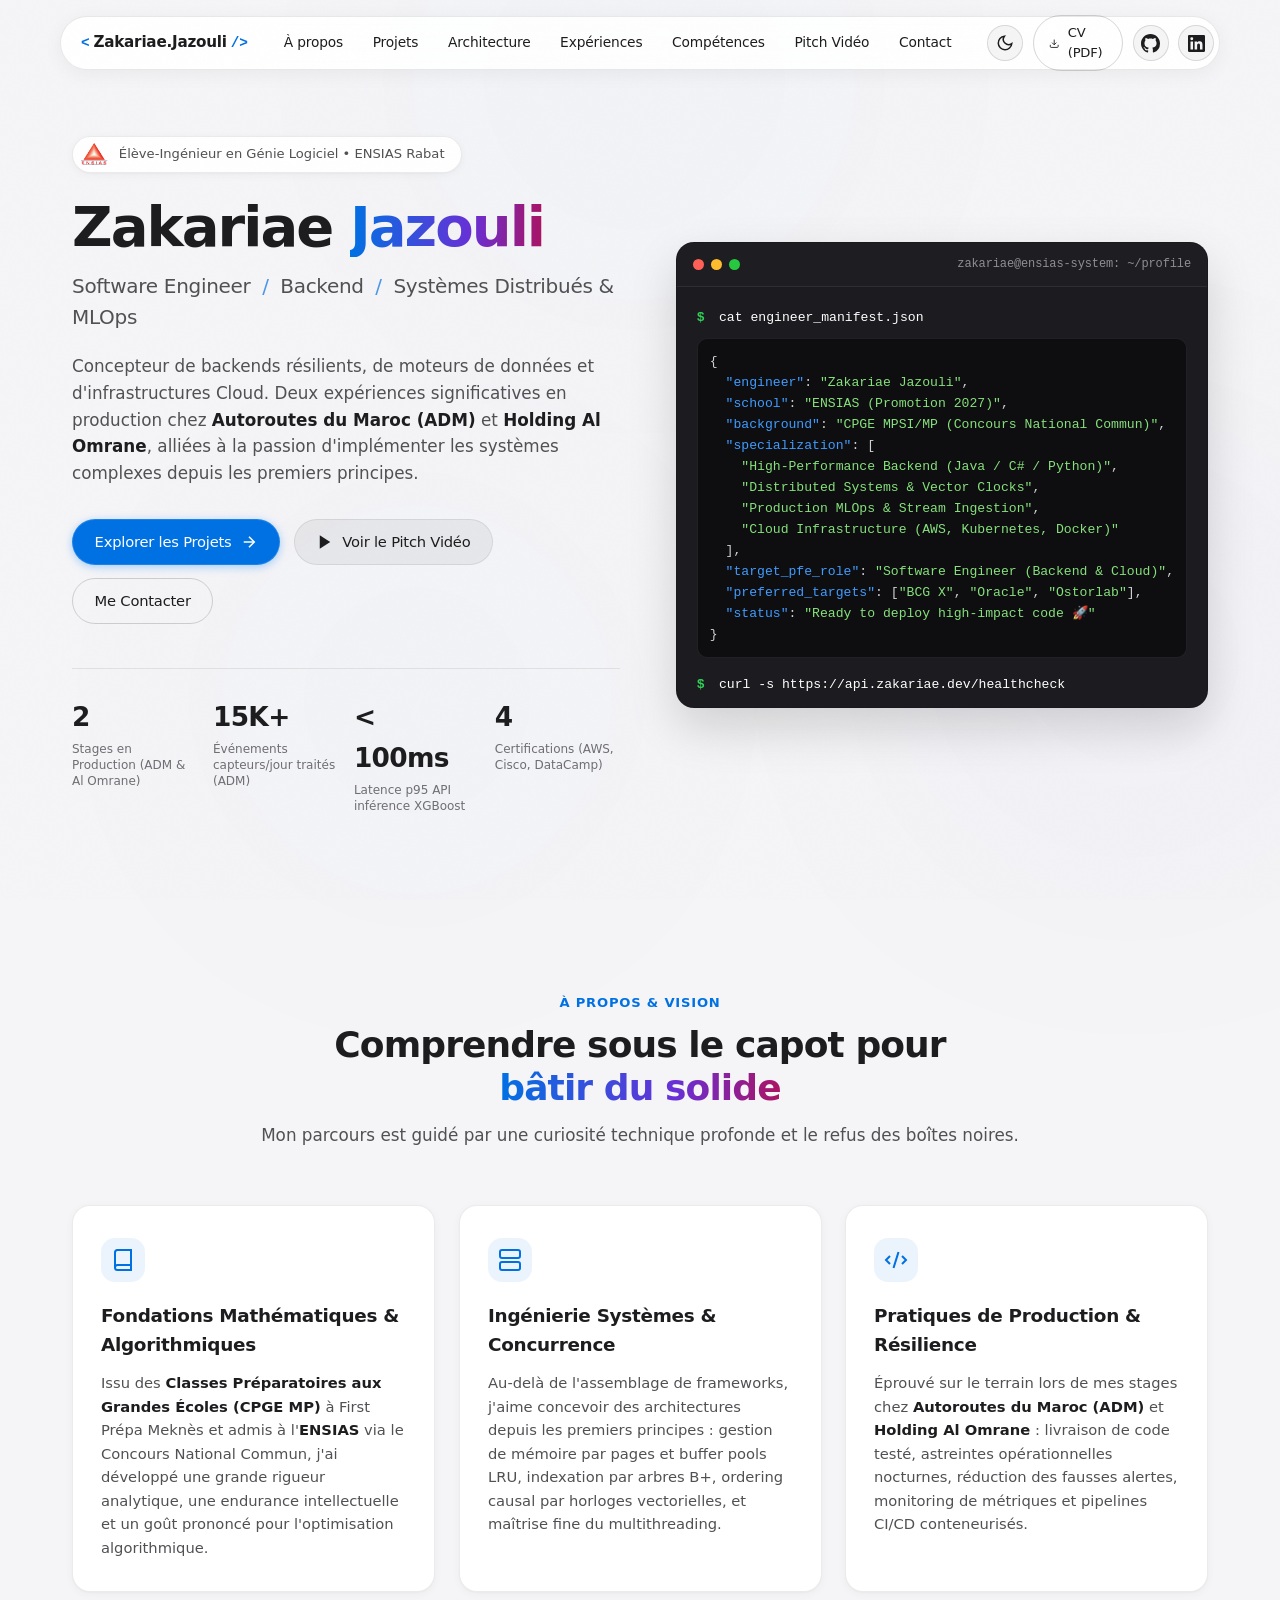
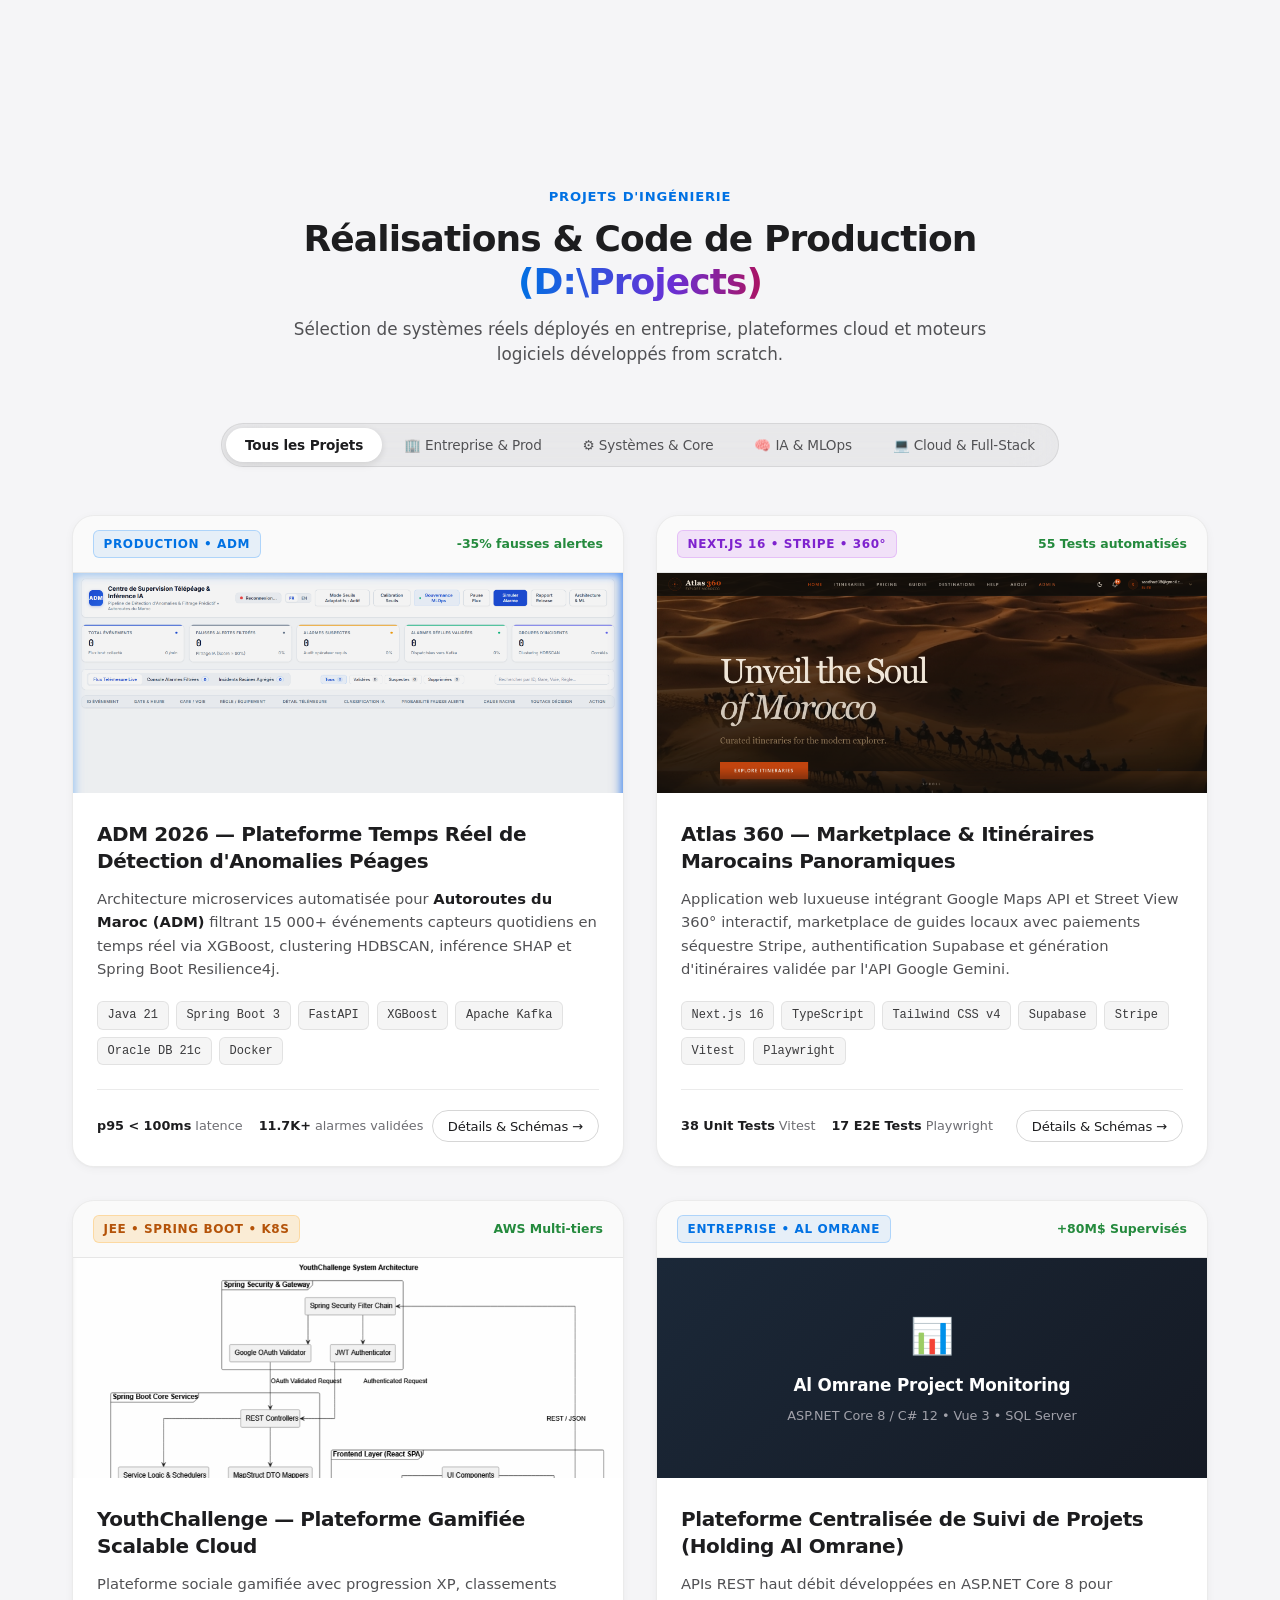
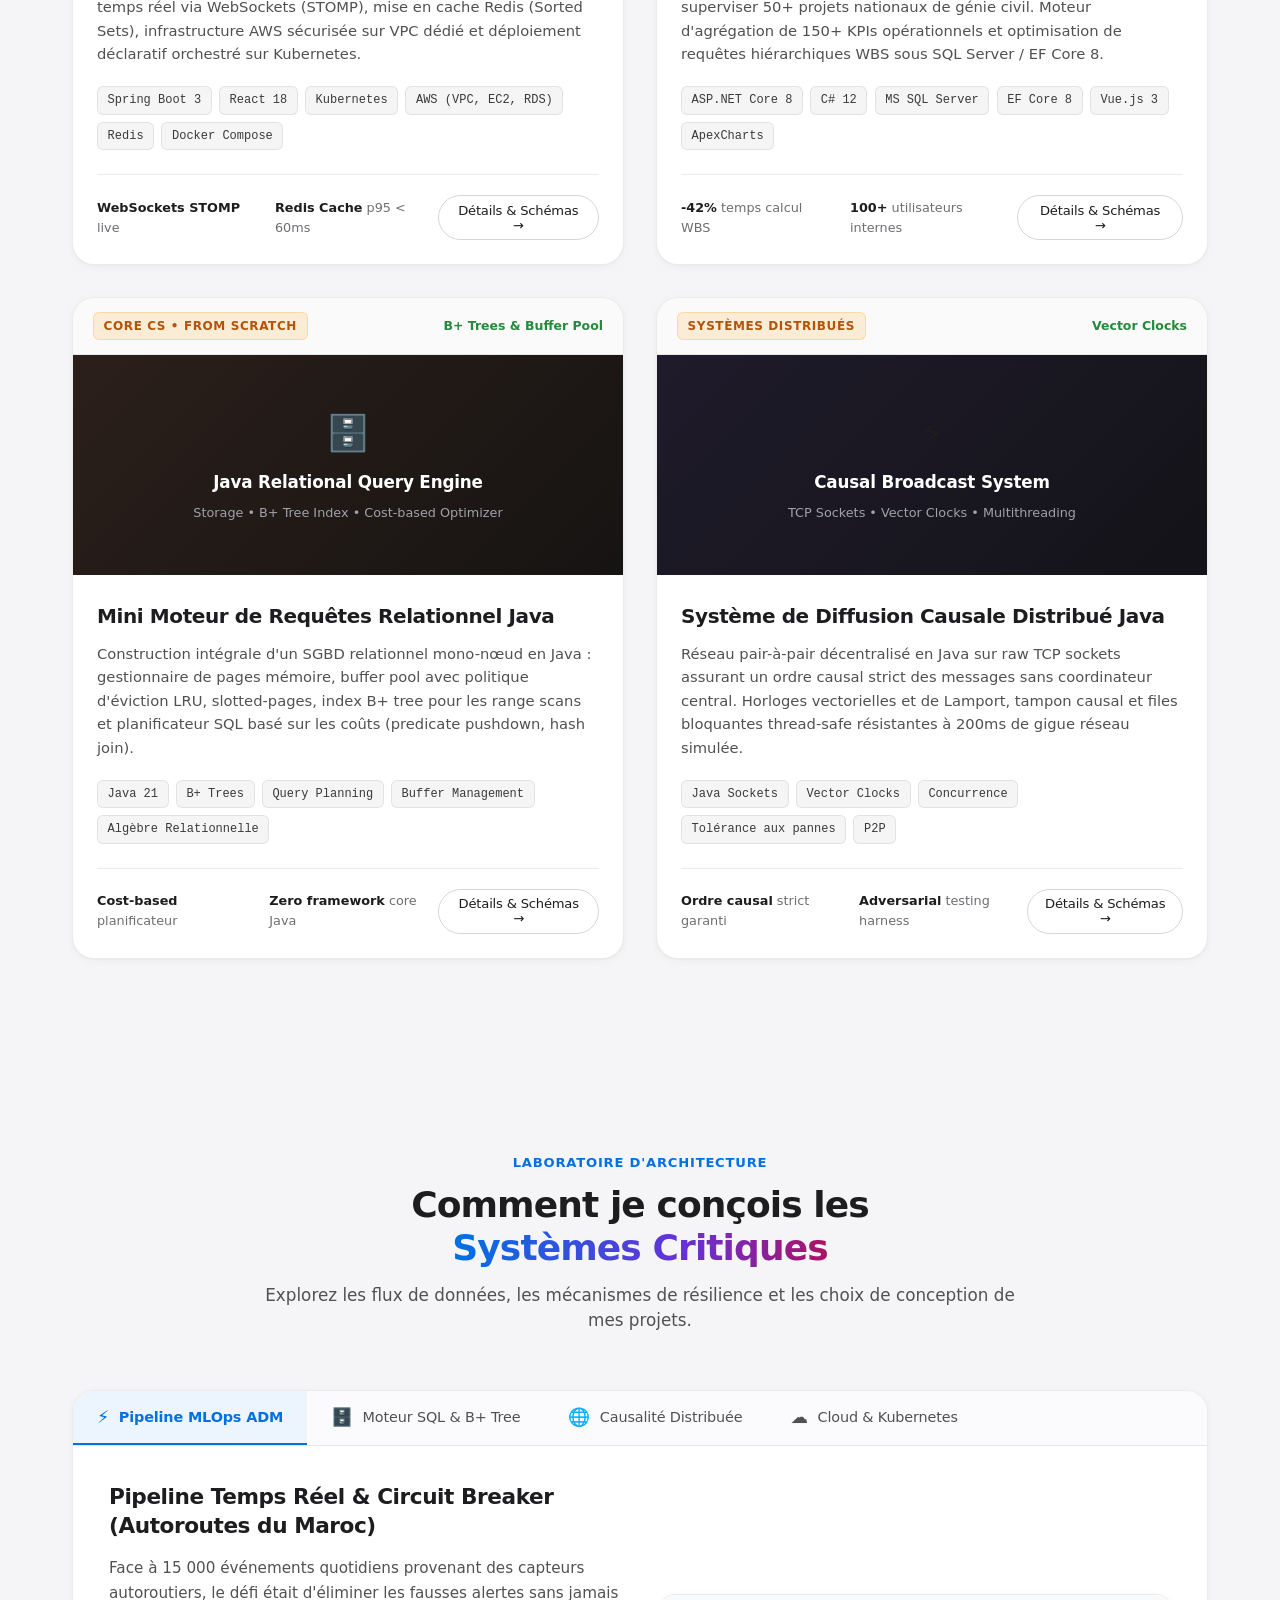
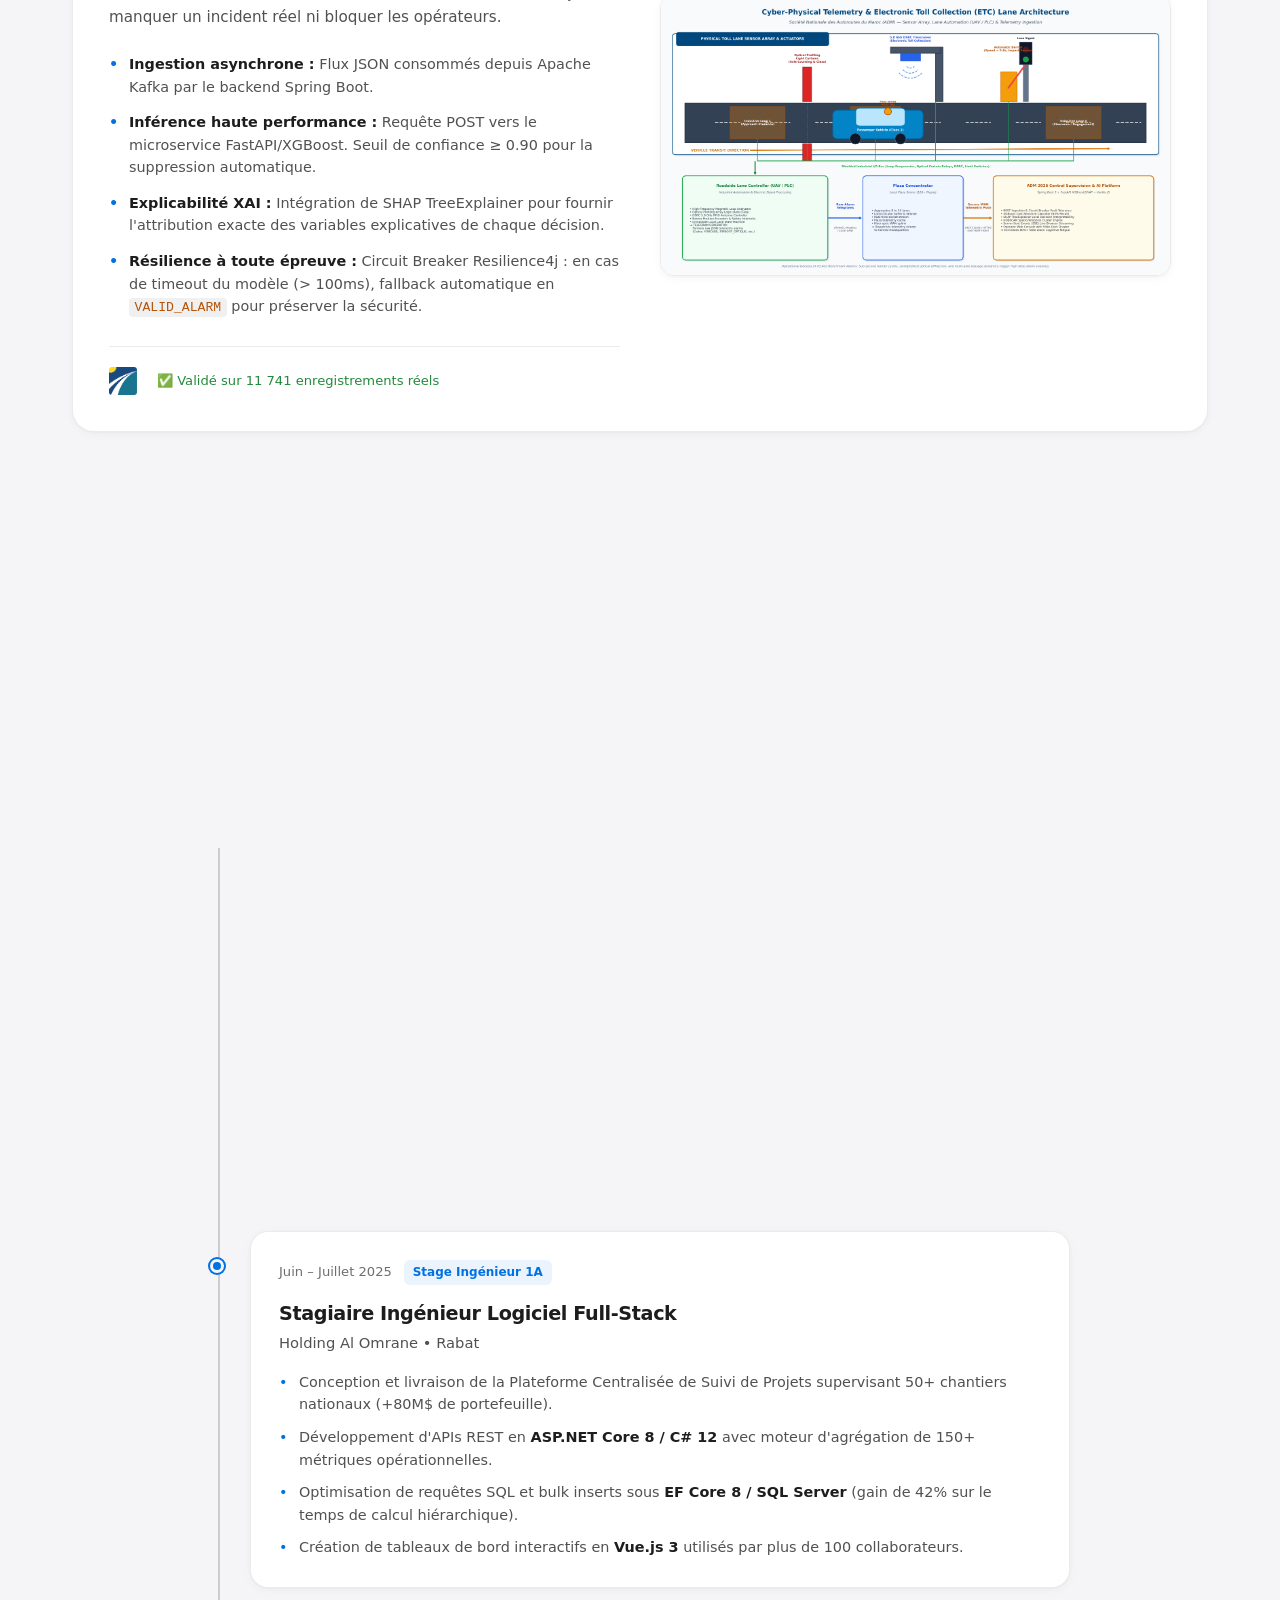
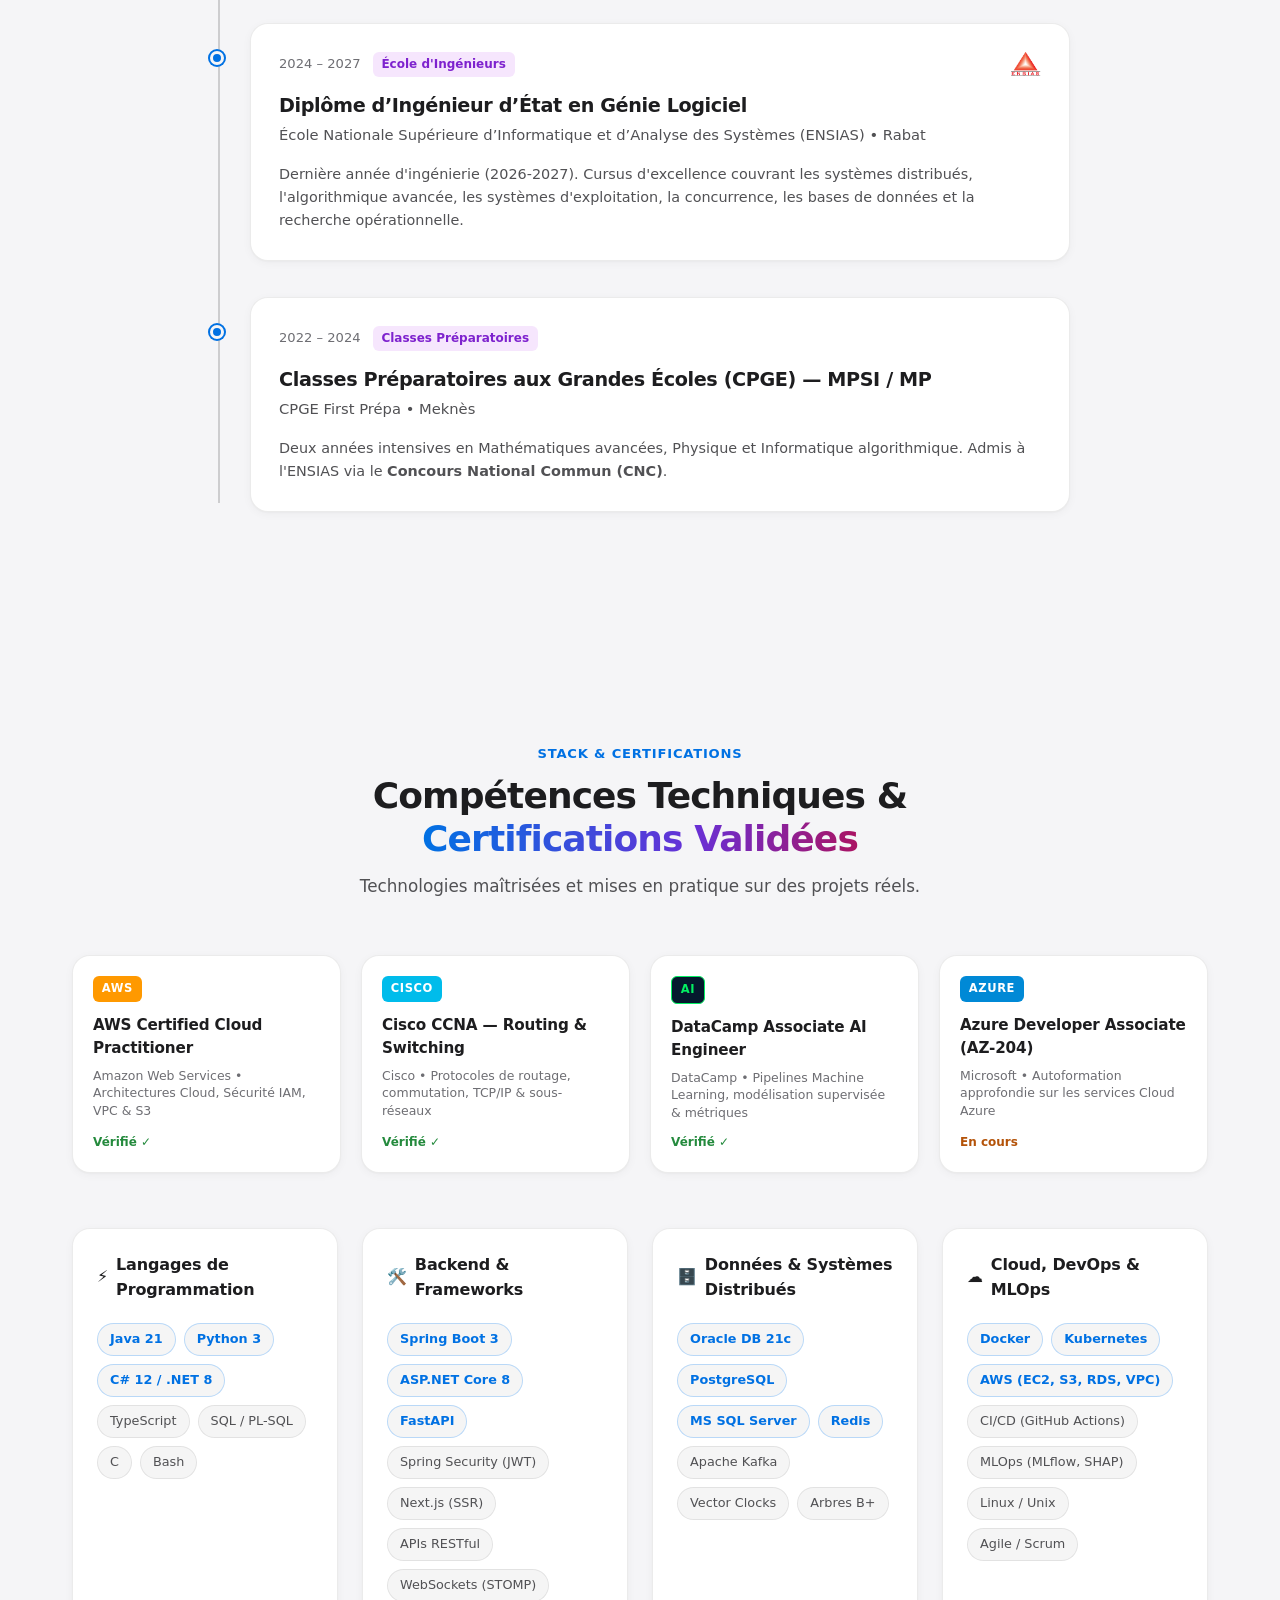
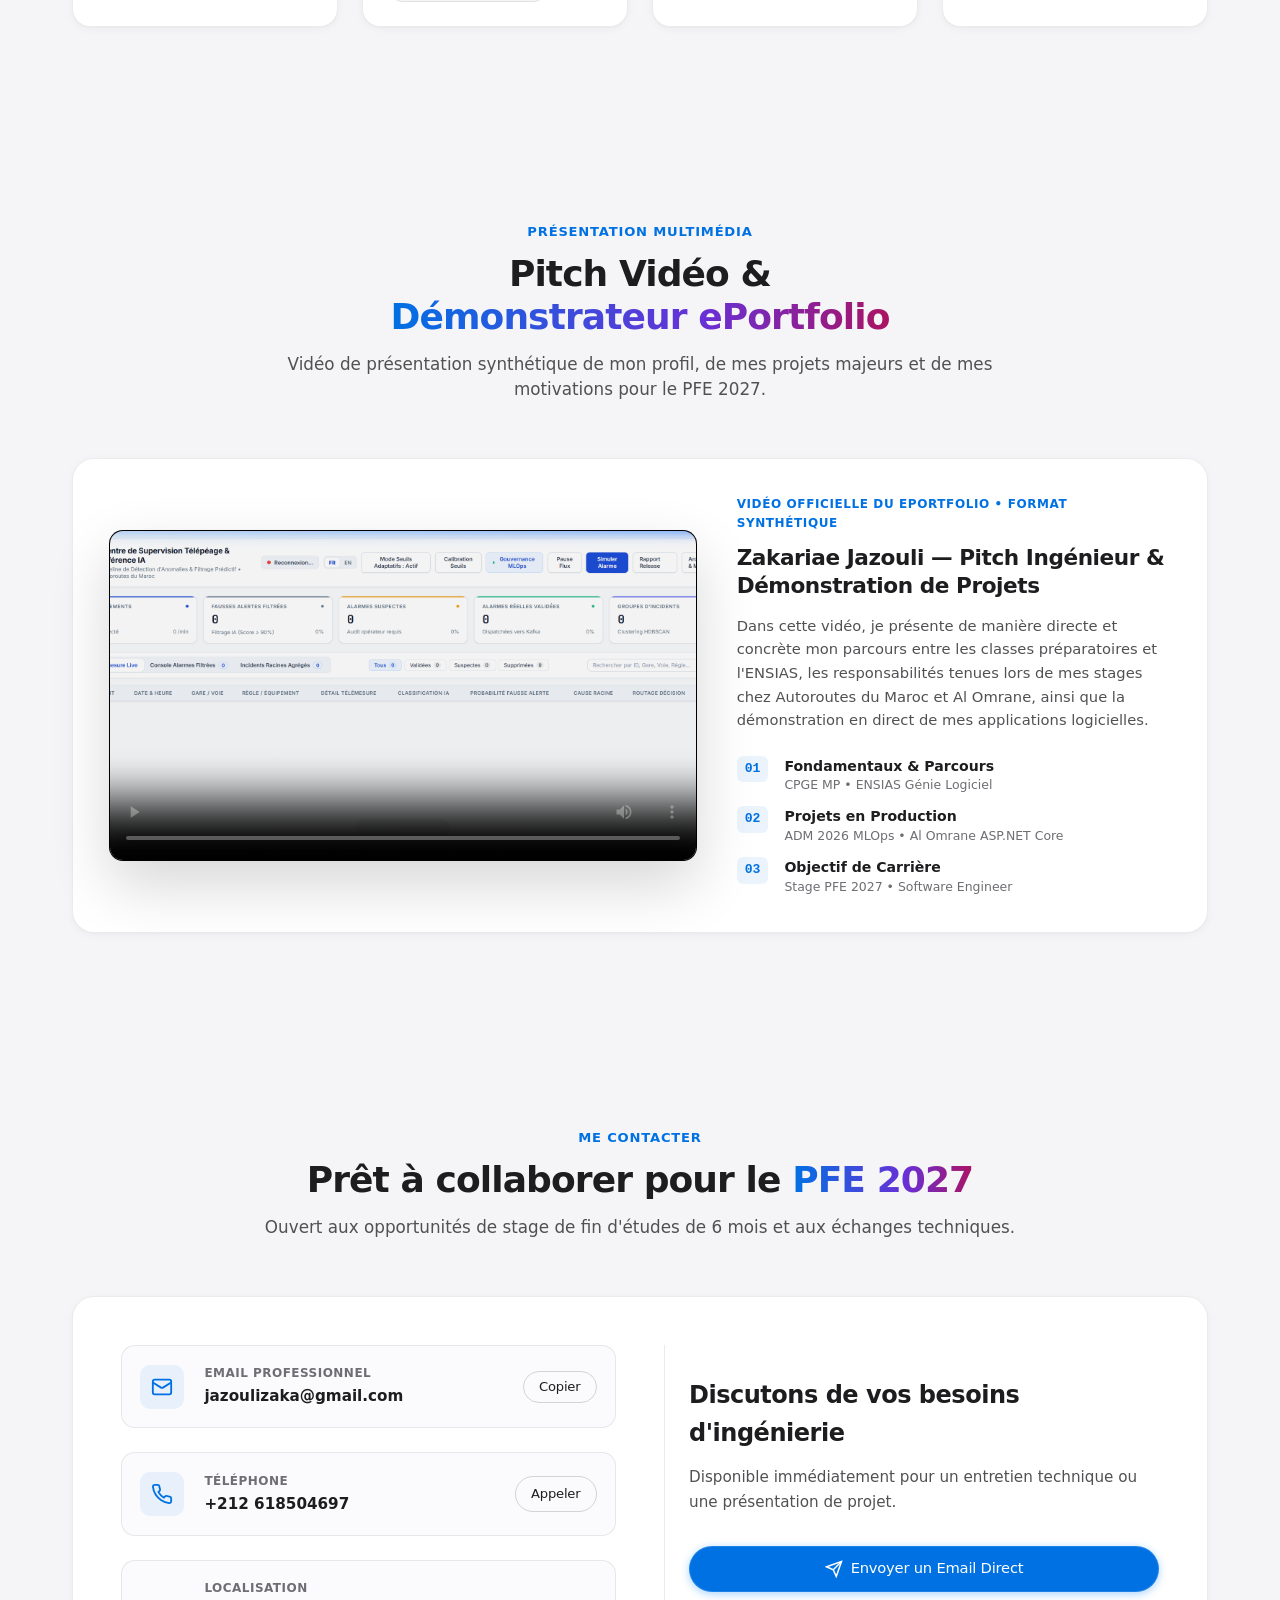
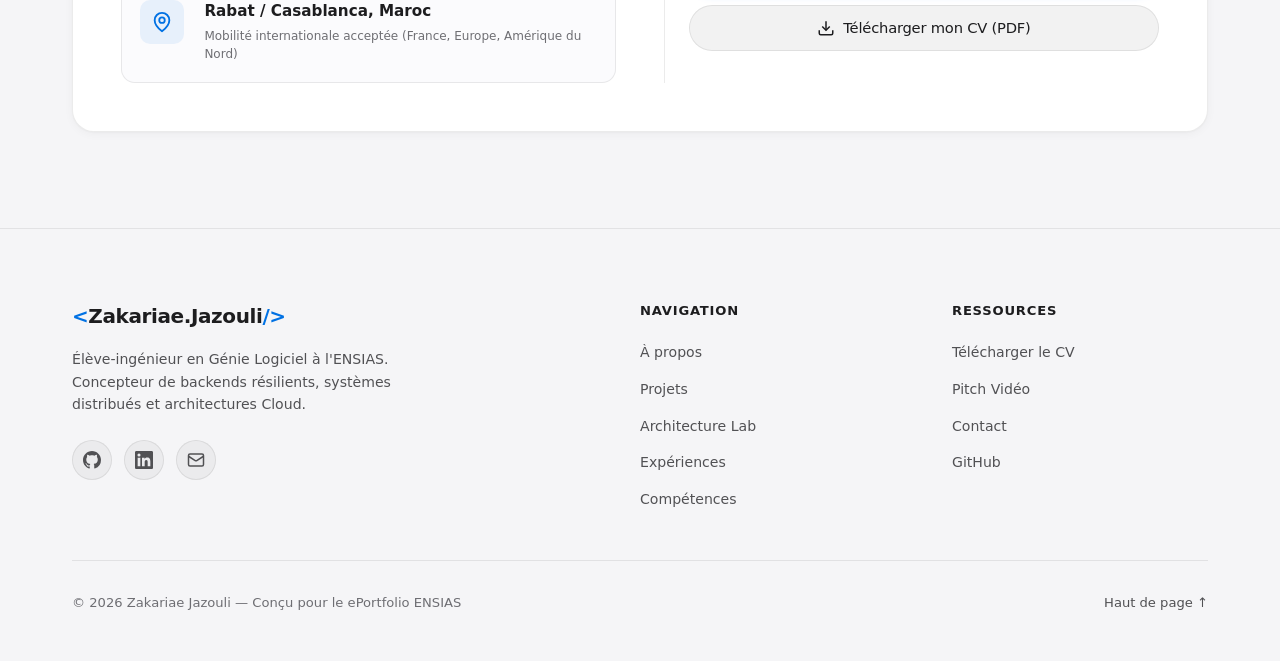
==== commit 462fe65f: "fix(styles): apply full premium polish CSS layer with loading screen, reveals, animated gradients, a" ====
--- a/index.html
+++ b/index.html
@@ -12,7 +12,7 @@
   <link rel="preconnect" href="https://fonts.gstatic.com" crossorigin>
   <link href="https://fonts.googleapis.com/css2?family=Inter:wght@300;400;500;600;700&family=JetBrains+Mono:wght@400;500;600&family=Plus+Jakarta+Sans:wght@500;600;700;800&display=swap" rel="stylesheet">
 
-  <link rel="stylesheet" href="style.css?v=3">
+  <link rel="stylesheet" href="style.css?v=4">
 </head>
 <body>
 
@@ -991,6 +991,6 @@
     </div>
   </footer>
 
-  <script src="app.js?v=3"></script>
+  <script src="app.js?v=4"></script>
 </body>
 </html>
--- a/style.css
+++ b/style.css
@@ -2109,3 +2109,454 @@
     grid-template-columns: 1fr;
   }
 }
+
+
+/* ==========================================================================
+   PREMIUM POLISH LAYER — Apple HIG & Linear/Vercel Aesthetic
+   Loading Screen, Grain, Gradient Shimmer, Scroll Reveals, Card Glow,
+   Spotlight, Active Nav, Custom Scrollbar & Upgraded Footer
+   ========================================================================== */
+
+/* --------------------------------------------------------------------------
+   21. Smooth Loading Screen
+   -------------------------------------------------------------------------- */
+.loading-screen {
+  position: fixed;
+  inset: 0;
+  background: var(--system-bg);
+  z-index: 9999;
+  display: flex;
+  align-items: center;
+  justify-content: center;
+  flex-direction: column;
+  gap: 1.5rem;
+  transition: opacity 0.6s cubic-bezier(0.16, 1, 0.3, 1),
+              visibility 0.6s cubic-bezier(0.16, 1, 0.3, 1);
+}
+
+.loading-screen.hidden {
+  opacity: 0;
+  visibility: hidden;
+  pointer-events: none;
+}
+
+.loader-brand {
+  font-family: var(--font-system);
+  font-size: 1.35rem;
+  font-weight: 700;
+  letter-spacing: -0.02em;
+  color: var(--label-primary);
+  opacity: 0;
+  animation: loaderFadeIn 0.4s 0.05s ease forwards;
+}
+
+.loader-brand .accent { color: var(--apple-blue); }
+
+.loader-bar-track {
+  width: 180px;
+  height: 3px;
+  background: var(--separator);
+  border-radius: 999px;
+  overflow: hidden;
+  opacity: 0;
+  animation: loaderFadeIn 0.4s 0.15s ease forwards;
+}
+
+.loader-bar-fill {
+  height: 100%;
+  width: 0%;
+  background: linear-gradient(90deg, var(--apple-blue), var(--apple-indigo));
+  border-radius: 999px;
+  animation: loaderProgress 1.1s 0.25s cubic-bezier(0.16, 1, 0.3, 1) forwards;
+}
+
+@keyframes loaderFadeIn {
+  to { opacity: 1; }
+}
+
+@keyframes loaderProgress {
+  0% { width: 0%; }
+  60% { width: 75%; }
+  100% { width: 100%; }
+}
+
+/* --------------------------------------------------------------------------
+   22. Grain Texture Overlay
+   -------------------------------------------------------------------------- */
+.grain-overlay {
+  position: fixed;
+  inset: 0;
+  pointer-events: none;
+  z-index: 9990;
+  opacity: 0.03;
+  mix-blend-mode: overlay;
+  background-image: url("data:image/svg+xml,%3Csvg viewBox='0 0 256 256' xmlns='http://www.w3.org/2000/svg'%3E%3Cfilter id='n'%3E%3CfeTurbulence type='fractalNoise' baseFrequency='0.85' numOctaves='4' stitchTiles='stitch'/%3E%3C/filter%3E%3Crect width='100%25' height='100%25' filter='url(%23n)'/%3E%3C/svg%3E");
+  background-repeat: repeat;
+  background-size: 180px;
+}
+
+html.light .grain-overlay {
+  opacity: 0.02;
+  mix-blend-mode: multiply;
+}
+
+/* --------------------------------------------------------------------------
+   23. Animated Gradient Hero & Heading Text
+   -------------------------------------------------------------------------- */
+.animated-gradient {
+  background: linear-gradient(
+    90deg,
+    #2997ff 0%,
+    #9e55ff 25%,
+    #ff375f 50%,
+    #9e55ff 75%,
+    #2997ff 100%
+  );
+  background-size: 250% auto;
+  -webkit-background-clip: text;
+  -webkit-text-fill-color: transparent;
+  background-clip: text;
+  animation: gradientFlow 7s linear infinite;
+  display: inline-block;
+}
+
+html.light .animated-gradient {
+  background: linear-gradient(
+    90deg,
+    #0071e3 0%,
+    #6830d6 25%,
+    #d70015 50%,
+    #6830d6 75%,
+    #0071e3 100%
+  );
+  background-size: 250% auto;
+  -webkit-background-clip: text;
+  -webkit-text-fill-color: transparent;
+  background-clip: text;
+  animation: gradientFlow 7s linear infinite;
+  display: inline-block;
+}
+
+@keyframes gradientFlow {
+  0% { background-position: 0% center; }
+  100% { background-position: 250% center; }
+}
+
+/* --------------------------------------------------------------------------
+   24. Scroll Reveal Animations
+   -------------------------------------------------------------------------- */
+.reveal {
+  opacity: 0;
+  transform: translateY(28px);
+  transition: opacity 0.8s cubic-bezier(0.16, 1, 0.3, 1),
+              transform 0.8s cubic-bezier(0.16, 1, 0.3, 1);
+  will-change: opacity, transform;
+}
+
+.reveal.visible {
+  opacity: 1;
+  transform: translateY(0);
+}
+
+.reveal-group .reveal {
+  transition-delay: calc(var(--reveal-i, 0) * 0.1s);
+}
+
+@media (prefers-reduced-motion: reduce) {
+  .reveal {
+    opacity: 1 !important;
+    transform: none !important;
+  }
+}
+
+/* --------------------------------------------------------------------------
+   25. Interactive Glow Card Effect
+   -------------------------------------------------------------------------- */
+.glow-card {
+  position: relative;
+  overflow: hidden;
+}
+
+.glow-card::before {
+  content: "";
+  position: absolute;
+  width: 480px;
+  height: 480px;
+  border-radius: 50%;
+  background: radial-gradient(circle, rgba(10, 132, 255, 0.12) 0%, transparent 65%);
+  pointer-events: none;
+  transform: translate(-50%, -50%);
+  left: var(--mouse-x, -999px);
+  top: var(--mouse-y, -999px);
+  opacity: 0;
+  transition: opacity 0.3s ease;
+  z-index: 1;
+}
+
+.glow-card:hover::before {
+  opacity: 1;
+}
+
+html.light .glow-card::before {
+  background: radial-gradient(circle, rgba(0, 113, 227, 0.08) 0%, transparent 65%);
+}
+
+.glow-card > * {
+  position: relative;
+  z-index: 2;
+}
+
+/* --------------------------------------------------------------------------
+   26. Hero Spotlight & Terminal Polish
+   -------------------------------------------------------------------------- */
+.hero-spotlight {
+  position: absolute;
+  width: 700px;
+  height: 700px;
+  border-radius: 50%;
+  background: radial-gradient(circle, rgba(10, 132, 255, 0.09) 0%, transparent 65%);
+  pointer-events: none;
+  transform: translate(-50%, -50%);
+  opacity: 0;
+  transition: opacity 0.4s ease;
+  z-index: 0;
+}
+
+.hero-section:hover .hero-spotlight {
+  opacity: 1;
+}
+
+html.light .hero-spotlight {
+  background: radial-gradient(circle, rgba(0, 113, 227, 0.06) 0%, transparent 65%);
+}
+
+.term-line-hidden {
+  opacity: 0;
+  transform: translateY(4px);
+  transition: opacity 0.3s ease, transform 0.3s ease;
+}
+
+.term-line-visible {
+  opacity: 1;
+  transform: translateY(0);
+}
+
+.stat-card {
+  opacity: 0;
+  transform: translateY(14px);
+  transition: opacity 0.6s cubic-bezier(0.16, 1, 0.3, 1),
+              transform 0.6s cubic-bezier(0.16, 1, 0.3, 1);
+}
+
+.stat-card.stat-visible {
+  opacity: 1;
+  transform: translateY(0);
+}
+
+/* --------------------------------------------------------------------------
+   27. Active Navigation & Custom Scrollbar
+   -------------------------------------------------------------------------- */
+.nav-link.nav-active {
+  color: var(--apple-blue) !important;
+  background: var(--apple-blue-subtle) !important;
+}
+
+html.light .nav-link.nav-active {
+  color: var(--apple-blue) !important;
+  background: rgba(0, 113, 227, 0.08) !important;
+}
+
+/* Custom Scrollbar */
+::-webkit-scrollbar {
+  width: 8px;
+}
+
+::-webkit-scrollbar-track {
+  background: transparent;
+}
+
+::-webkit-scrollbar-thumb {
+  background: rgba(255, 255, 255, 0.16);
+  border-radius: 999px;
+  border: 2px solid transparent;
+}
+
+::-webkit-scrollbar-thumb:hover {
+  background: rgba(255, 255, 255, 0.28);
+}
+
+html.light ::-webkit-scrollbar-thumb {
+  background: rgba(0, 0, 0, 0.16);
+}
+
+html.light ::-webkit-scrollbar-thumb:hover {
+  background: rgba(0, 0, 0, 0.28);
+}
+
+html {
+  scrollbar-width: thin;
+  scrollbar-color: rgba(255, 255, 255, 0.16) transparent;
+}
+
+html.light {
+  scrollbar-color: rgba(0, 0, 0, 0.16) transparent;
+}
+
+/* --------------------------------------------------------------------------
+   28. Upgraded Footer & Social Links
+   -------------------------------------------------------------------------- */
+.footer {
+  padding: 4.5rem 0 3rem;
+  border-top: 1px solid var(--separator);
+  background: var(--system-bg);
+}
+
+.footer-grid {
+  display: grid;
+  grid-template-columns: 2fr 1fr 1fr;
+  gap: 3.5rem;
+  margin-bottom: 3rem;
+}
+
+.footer-brand {
+  display: flex;
+  flex-direction: column;
+  gap: 1rem;
+}
+
+.footer-brand-name {
+  font-family: var(--font-system);
+  font-size: 1.25rem;
+  font-weight: 700;
+  color: var(--label-primary);
+  letter-spacing: -0.02em;
+}
+
+.footer-brand-name .accent { color: var(--apple-blue); }
+
+.footer-brand p {
+  font-size: 0.88rem;
+  line-height: 1.6;
+  color: var(--label-secondary);
+  max-width: 360px;
+}
+
+.social-links {
+  display: flex;
+  align-items: center;
+  gap: 0.75rem;
+  margin-top: 0.5rem;
+}
+
+.social-link {
+  display: inline-flex;
+  align-items: center;
+  justify-content: center;
+  width: 40px;
+  height: 40px;
+  border-radius: var(--radius-full);
+  background: rgba(255, 255, 255, 0.06);
+  border: 1px solid var(--separator);
+  color: var(--label-secondary);
+  transition: all var(--duration-fast) var(--ease-apple);
+  text-decoration: none;
+}
+
+.social-link:hover {
+  background: var(--apple-blue-subtle);
+  border-color: rgba(10, 132, 255, 0.35);
+  color: var(--apple-blue);
+  transform: translateY(-2px);
+}
+
+html.light .social-link {
+  background: rgba(0, 0, 0, 0.04);
+  border-color: rgba(0, 0, 0, 0.08);
+}
+
+html.light .social-link:hover {
+  background: rgba(0, 113, 227, 0.08);
+  border-color: rgba(0, 113, 227, 0.25);
+  color: var(--apple-blue);
+}
+
+.footer-col h4 {
+  font-size: 0.82rem;
+  font-weight: 700;
+  text-transform: uppercase;
+  letter-spacing: 0.06em;
+  color: var(--label-primary);
+  margin-bottom: 1.15rem;
+}
+
+.footer-col ul {
+  list-style: none;
+  display: flex;
+  flex-direction: column;
+  gap: 0.75rem;
+}
+
+.footer-col li a {
+  font-size: 0.88rem;
+  color: var(--label-secondary);
+  text-decoration: none;
+  transition: color var(--duration-fast);
+}
+
+.footer-col li a:hover {
+  color: var(--apple-blue);
+}
+
+.footer-bottom {
+  display: flex;
+  align-items: center;
+  justify-content: space-between;
+  padding-top: 2rem;
+  border-top: 1px solid var(--separator);
+  font-size: 0.82rem;
+  color: var(--label-tertiary);
+}
+
+.footer-bottom a {
+  color: var(--label-secondary);
+  text-decoration: none;
+  transition: color var(--duration-fast);
+}
+
+.footer-bottom a:hover {
+  color: var(--apple-blue);
+}
+
+/* --------------------------------------------------------------------------
+   29. Mobile Full-Screen Overlay Navigation & Responsive Breakpoints
+   -------------------------------------------------------------------------- */
+@media (max-width: 860px) {
+  .nav-links.mobile-open {
+    display: flex !important;
+    flex-direction: column;
+    position: fixed;
+    inset: 0;
+    background: var(--liquid-glass-modal);
+    backdrop-filter: blur(40px) saturate(200%);
+    -webkit-backdrop-filter: blur(40px) saturate(200%);
+    padding: 6rem 2rem 2rem 2rem;
+    gap: 0.75rem;
+    z-index: 999;
+  }
+
+  html.light .nav-links.mobile-open {
+    background: rgba(255, 255, 255, 0.98);
+  }
+
+  .nav-links.mobile-open .nav-link {
+    font-size: 1.4rem;
+    font-weight: 600;
+    padding: 0.75rem 0;
+    justify-content: flex-start;
+  }
+
+  .footer-grid {
+    grid-template-columns: 1fr;
+    gap: 2rem;
+  }
+}
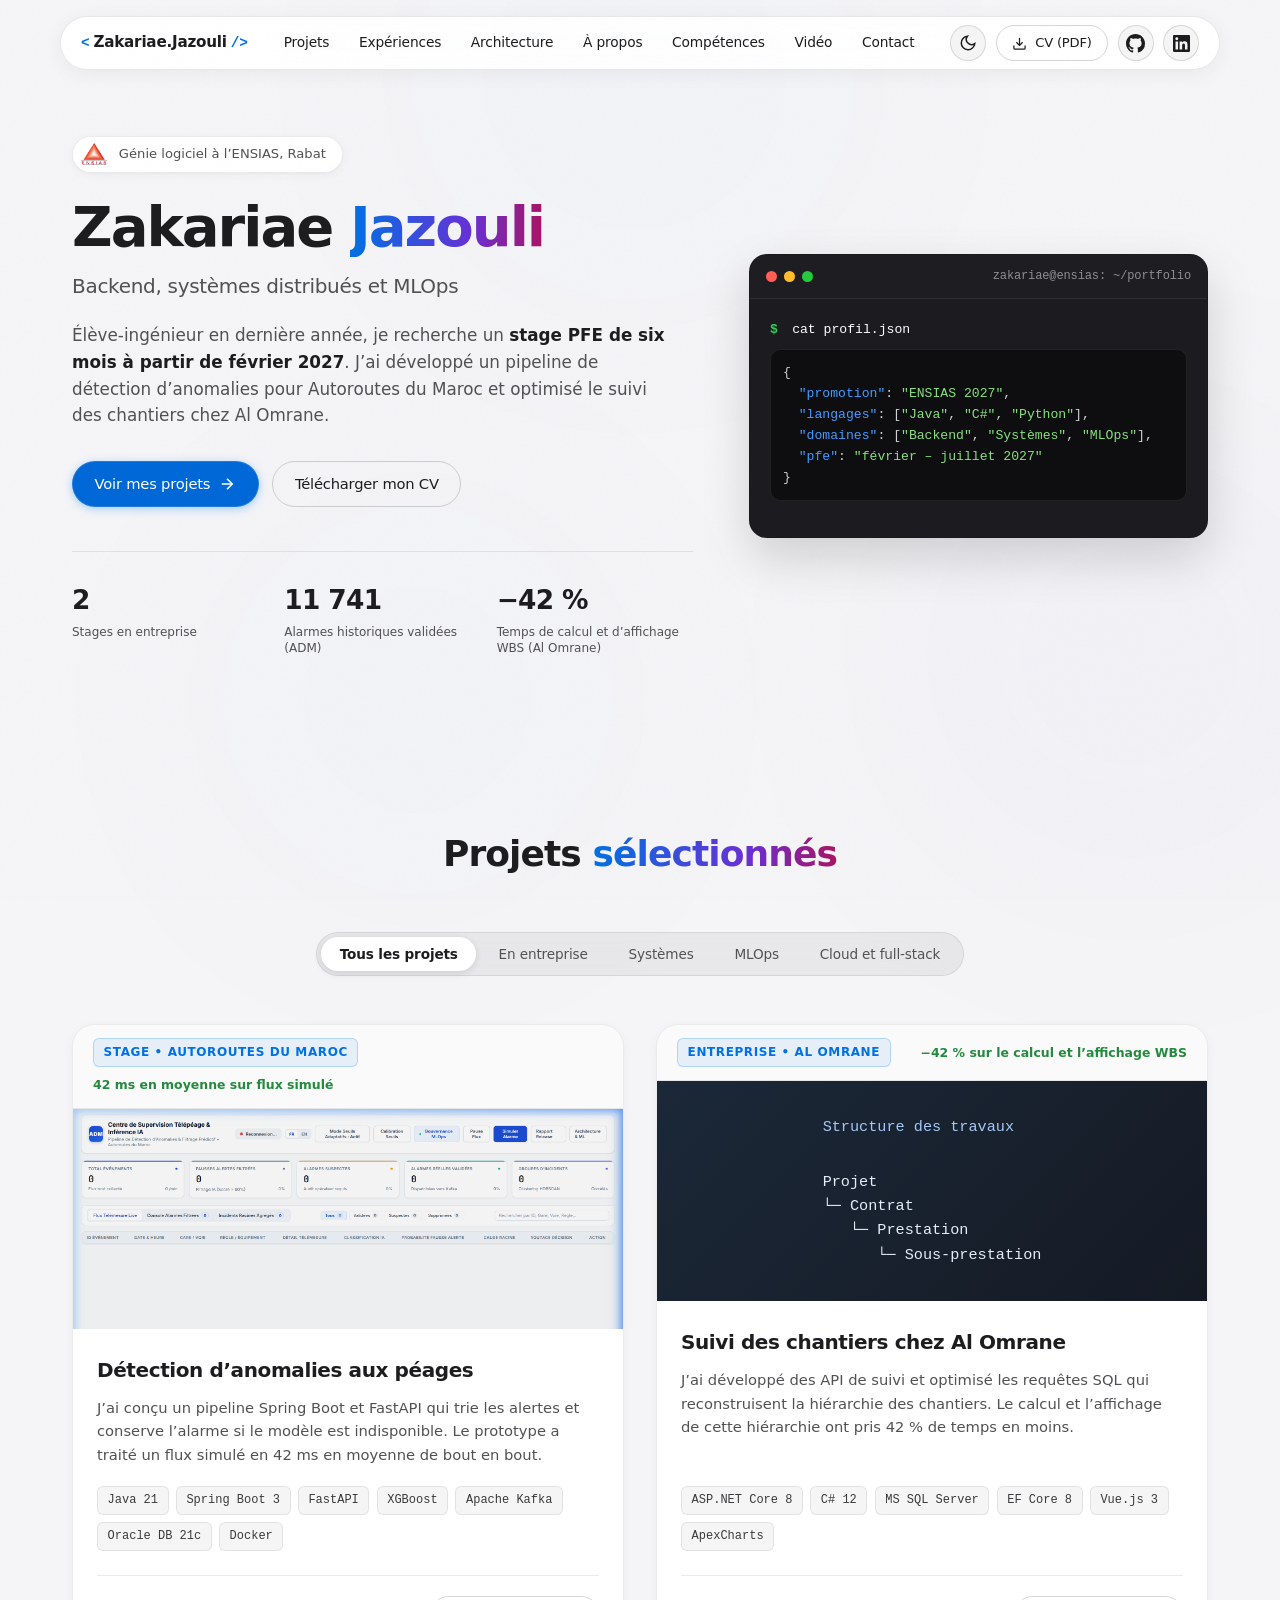
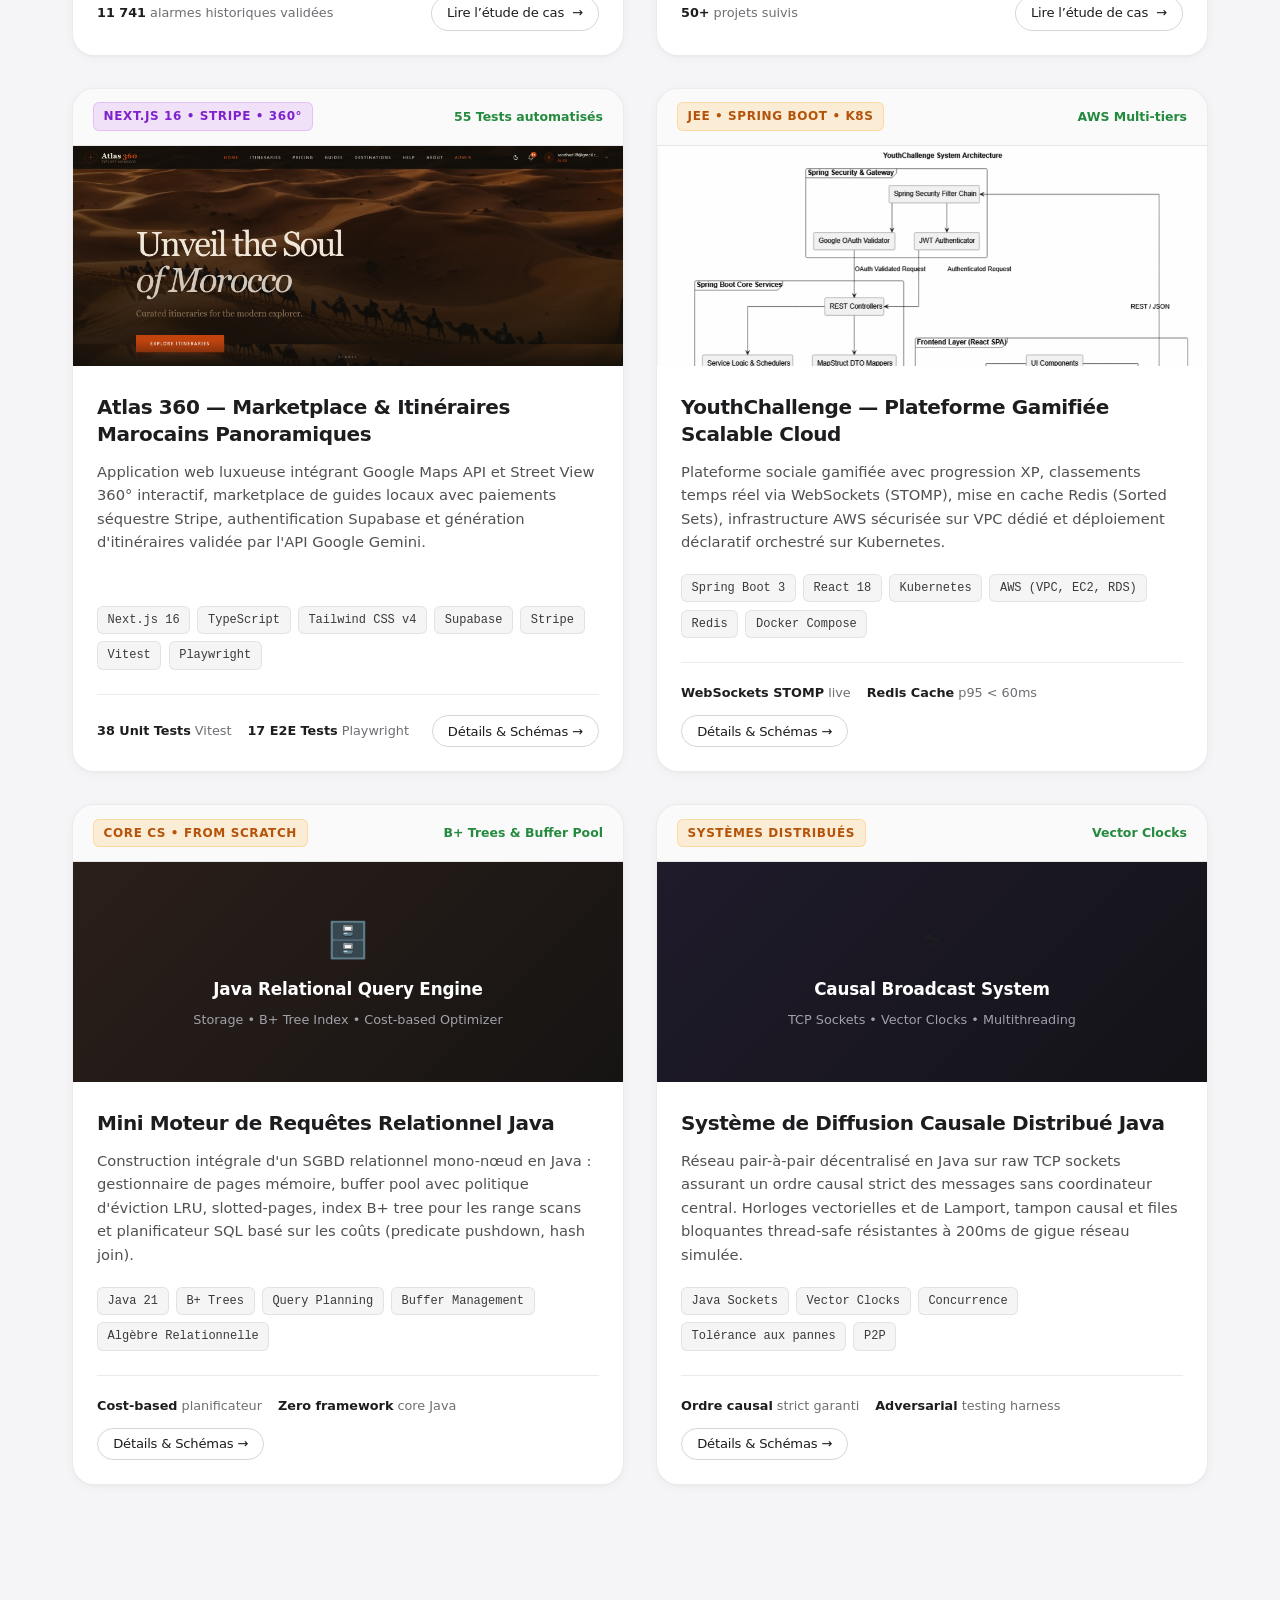
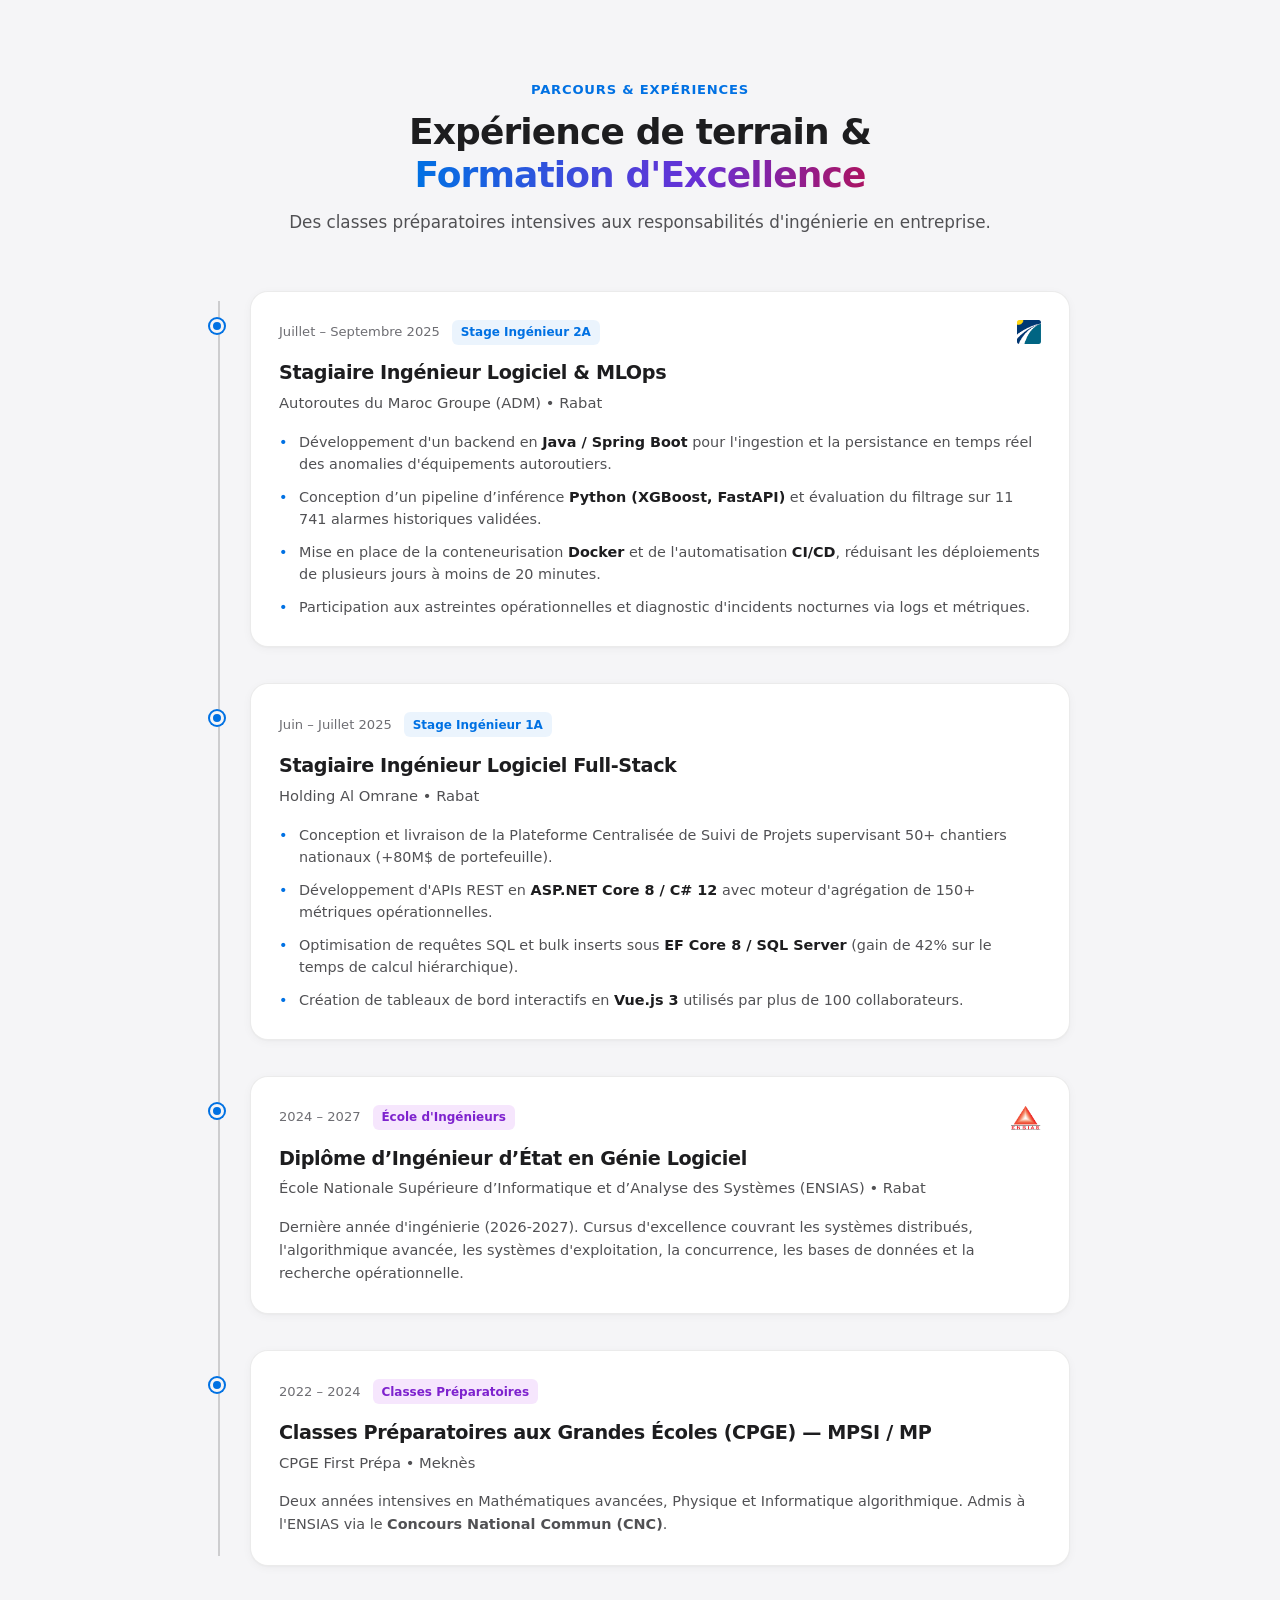
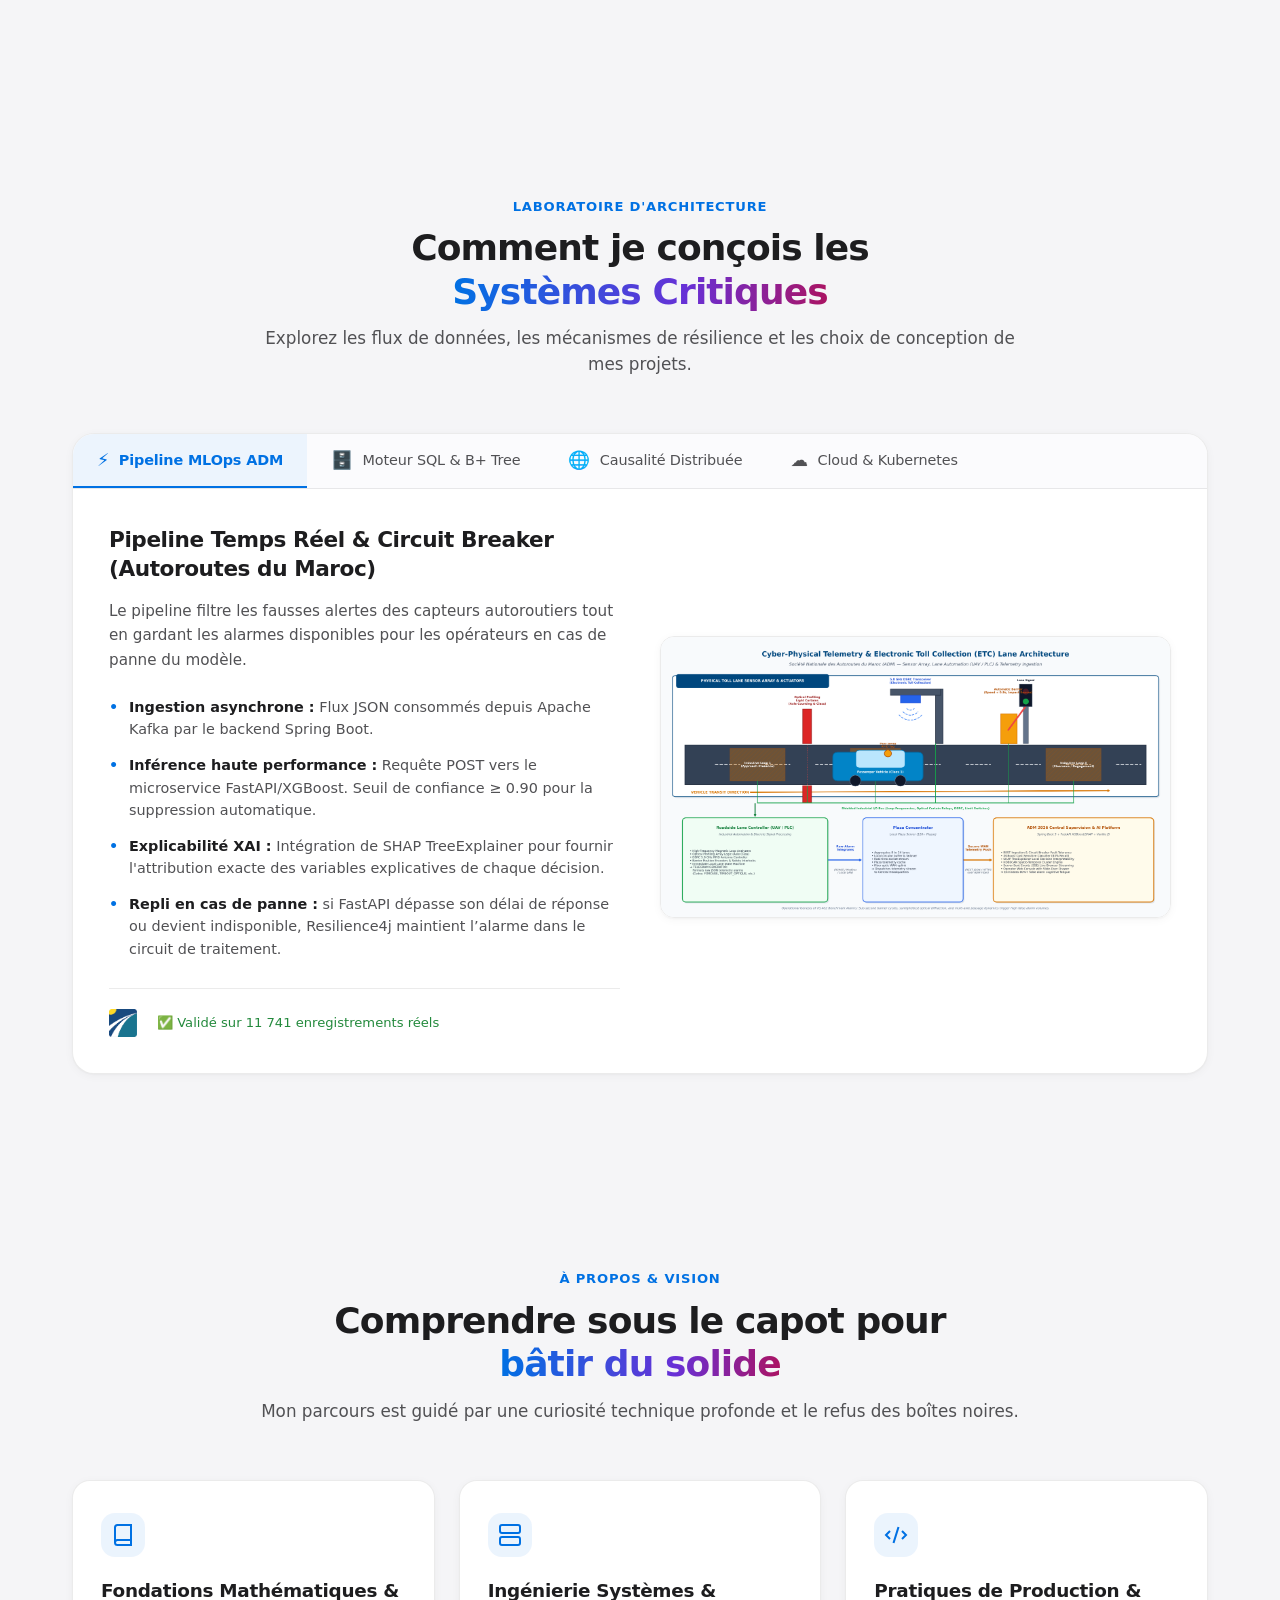
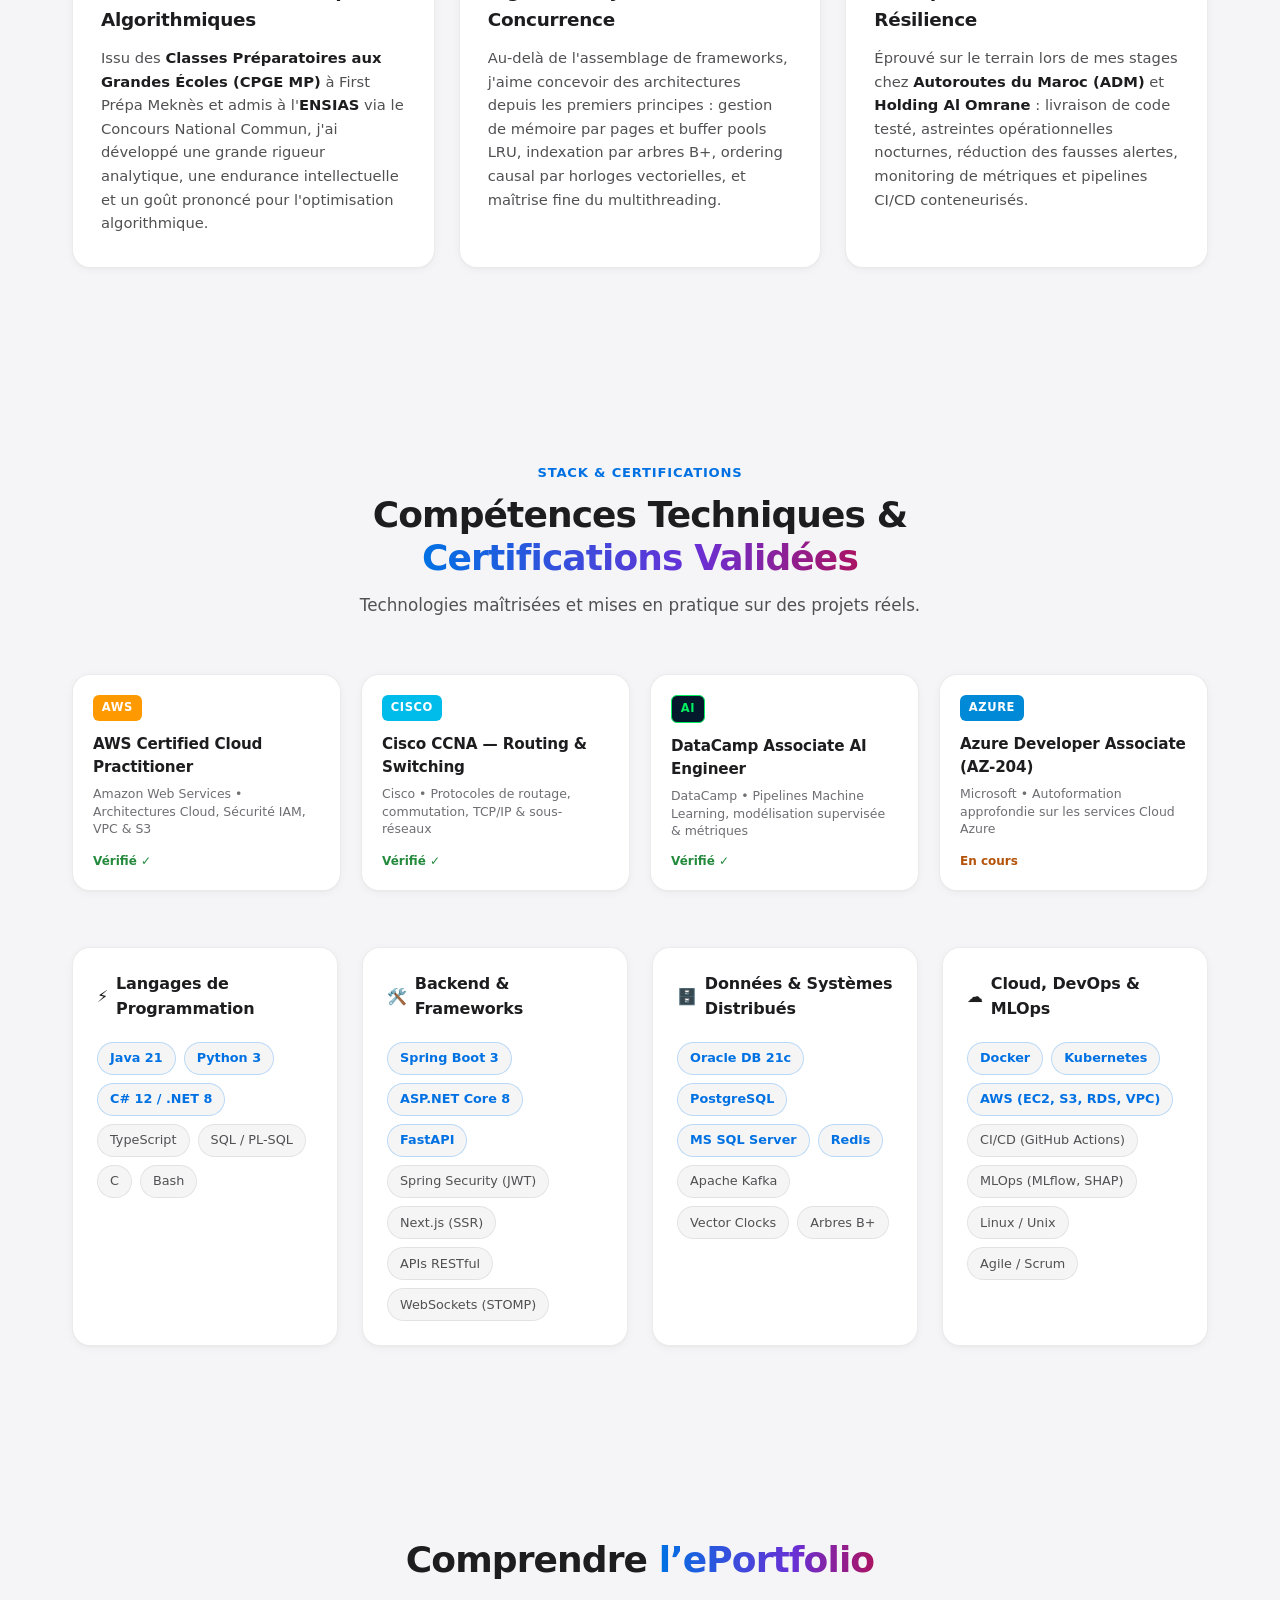
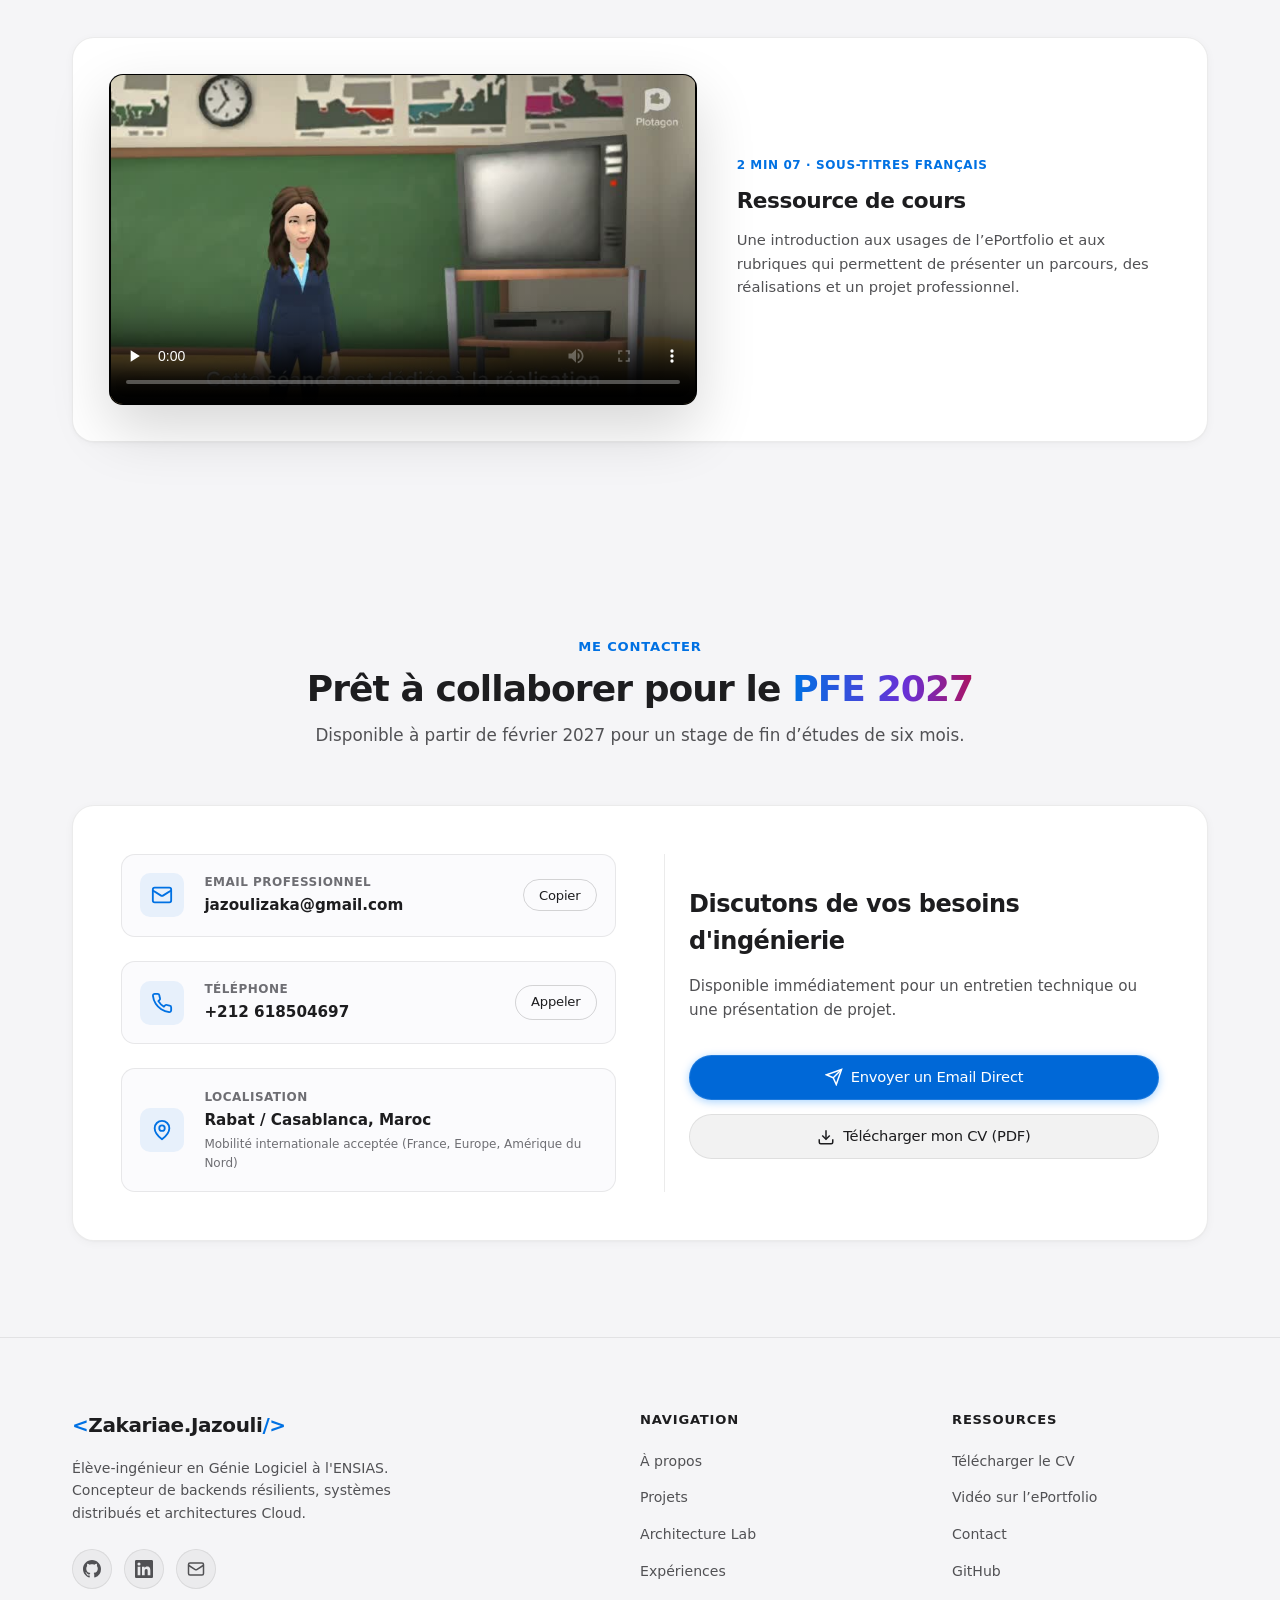
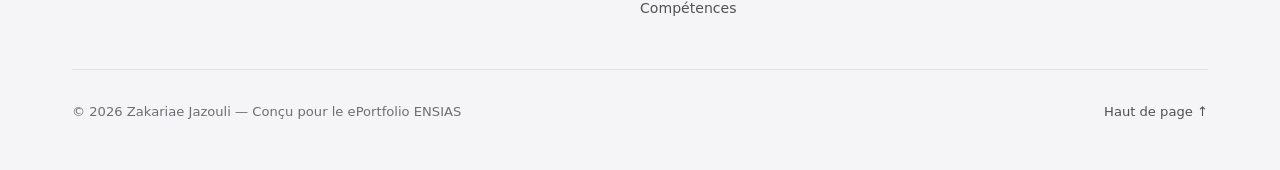
==== commit 40ce39b2: "Improve portfolio navigation and add project case studies" ====
--- a/index.html
+++ b/index.html
@@ -3,8 +3,8 @@
 <head>
   <meta charset="UTF-8">
   <meta name="viewport" content="width=device-width, initial-scale=1.0">
-  <title>Zakariae Jazouli | Ingénieur Logiciel — Backend, Systèmes & MLOps</title>
-  <meta name="description" content="Vitrine web et portfolio d'ingénierie de Zakariae Jazouli, élève-ingénieur en Génie Logiciel à l'ENSIAS. Projets backend, systèmes distribués, Cloud et MLOps en production.">
+  <title>Zakariae Jazouli | Backend &amp; systèmes distribués</title>
+  <meta name="description" content="Portfolio de Zakariae Jazouli, élève-ingénieur à l’ENSIAS. Projets backend, systèmes distribués et MLOps. Stage PFE de six mois à partir de février 2027.">
   <meta name="author" content="Zakariae Jazouli">
 
   <!-- Google Fonts: Plus Jakarta Sans & Inter & JetBrains Mono -->
@@ -12,15 +12,12 @@
   <link rel="preconnect" href="https://fonts.gstatic.com" crossorigin>
   <link href="https://fonts.googleapis.com/css2?family=Inter:wght@300;400;500;600;700&family=JetBrains+Mono:wght@400;500;600&family=Plus+Jakarta+Sans:wght@500;600;700;800&display=swap" rel="stylesheet">
 
-  <link rel="stylesheet" href="style.css?v=4">
+  <link rel="stylesheet" href="style.css?v=5">
+  <script src="theme.js?v=1"></script>
 </head>
 <body>
 
-  <!-- Loading Screen -->
-  <div class="loading-screen" id="loading-screen">
-    <div class="loader-brand"><span class="accent">&lt;</span>Zakariae.Jazouli<span class="accent">/&gt;</span></div>
-    <div class="loader-bar-track"><div class="loader-bar-fill"></div></div>
-  </div>
+  <a class="skip-link" href="#main-content">Aller au contenu</a>
 
   <!-- Grain Texture Overlay -->
   <div class="grain-overlay" aria-hidden="true"></div>
@@ -39,14 +36,17 @@
         <span class="brand-code">/&gt;</span>
       </a>
 
-      <nav class="nav-links" id="nav-menu">
+      <nav class="nav-links" id="nav-menu" aria-label="Navigation principale">
+        <a href="#projects" class="nav-link" id="nav-projects">Projets</a>
+        <a href="#experience" class="nav-link" id="nav-exp">Expériences</a>
+        <a href="#architecture" class="nav-link" id="nav-arch">Architecture</a>
         <a href="#about" class="nav-link" id="nav-about">À propos</a>
-        <a href="#projects" class="nav-link" id="nav-projects">Projets</a>
-        <a href="#architecture" class="nav-link" id="nav-arch">Architecture</a>
-        <a href="#experience" class="nav-link" id="nav-exp">Expériences</a>
         <a href="#skills" class="nav-link" id="nav-skills">Compétences</a>
-        <a href="#video-pitch" class="nav-link" id="nav-video">Pitch Vidéo</a>
+        <a href="#video-pitch" class="nav-link" id="nav-video">Vidéo</a>
         <a href="#contact" class="nav-link" id="nav-contact">Contact</a>
+        <a href="assets/CV_Zakariae_Jazouli.pdf" class="nav-link nav-compact-link" download>Télécharger le CV</a>
+        <a href="https://github.com/Ziko145" class="nav-link nav-compact-link">GitHub</a>
+        <a href="https://www.linkedin.com/in/zakariae-jazouli" class="nav-link nav-compact-link">LinkedIn</a>
       </nav>
 
       <div class="nav-actions">
@@ -54,24 +54,24 @@
           <svg class="icon-sun" width="18" height="18" viewBox="0 0 24 24" fill="none" stroke="currentColor" stroke-width="2"><circle cx="12" cy="12" r="5"/><line x1="12" y1="1" x2="12" y2="3"/><line x1="12" y1="21" x2="12" y2="23"/><line x1="4.22" y1="4.22" x2="5.64" y2="5.64"/><line x1="18.36" y1="18.36" x2="19.78" y2="19.78"/><line x1="1" y1="12" x2="3" y2="12"/><line x1="21" y1="12" x2="23" y2="12"/><line x1="4.22" y1="19.78" x2="5.64" y2="18.36"/><line x1="18.36" y1="5.64" x2="19.78" y2="4.22"/></svg>
           <svg class="icon-moon" width="18" height="18" viewBox="0 0 24 24" fill="none" stroke="currentColor" stroke-width="2"><path d="M21 12.79A9 9 0 1 1 11.21 3 7 7 0 0 0 21 12.79z"/></svg>
         </button>
-        <a href="assets/CV_Zakariae_Jazouli.pdf" target="_blank" class="btn btn-outline btn-sm" id="btn-download-cv">
+        <a href="assets/CV_Zakariae_Jazouli.pdf" class="btn btn-outline btn-sm" id="btn-download-cv" download>
           <svg width="15" height="15" viewBox="0 0 24 24" fill="none" stroke="currentColor" stroke-width="2"><path d="M21 15v4a2 2 0 0 1-2 2H5a2 2 0 0 1-2-2v-4"/><polyline points="7 10 12 15 17 10"/><line x1="12" y1="15" x2="12" y2="3"/></svg>
           <span>CV (PDF)</span>
         </a>
-        <a href="https://github.com/zakariaejazouli" target="_blank" rel="noopener noreferrer" class="btn btn-icon" id="btn-github-nav" title="GitHub">
+        <a href="https://github.com/Ziko145" target="_blank" rel="noopener noreferrer" class="btn btn-icon" id="btn-github-nav" aria-label="Profil GitHub" title="GitHub">
           <svg width="19" height="19" viewBox="0 0 24 24" fill="currentColor"><path d="M12 0C5.37 0 0 5.37 0 12c0 5.31 3.435 9.795 8.205 11.385.6.105.825-.255.825-.57 0-.285-.015-1.23-.015-2.235-3.015.555-3.795-.735-4.035-1.41-.135-.345-.72-1.41-1.23-1.695-.42-.225-1.02-.78-.015-.795.945-.015 1.62.87 1.845 1.23 1.08 1.815 2.805 1.305 3.495.99.105-.78.42-1.305.765-1.605-2.67-.3-5.46-1.335-5.46-5.925 0-1.305.465-2.385 1.23-3.225-.12-.3-.54-1.53.12-3.18 0 0 1.005-.315 3.3 1.23.96-.27 1.98-.405 3-.405s2.04.135 3 .405c2.295-1.56 3.3-1.23 3.3-1.23.66 1.65.24 2.88.12 3.18.765.84 1.23 1.905 1.23 3.225 0 4.605-2.805 5.625-5.475 5.925.435.375.81 1.095.81 2.22 0 1.605-.015 2.895-.015 3.3 0 .315.225.69.825.57A12.02 12.02 0 0024 12c0-6.63-5.37-12-12-12z"/></svg>
         </a>
-        <a href="https://linkedin.com/in/zakariae-jazouli" target="_blank" rel="noopener noreferrer" class="btn btn-icon" id="btn-linkedin-nav" title="LinkedIn">
+        <a href="https://www.linkedin.com/in/zakariae-jazouli" target="_blank" rel="noopener noreferrer" class="btn btn-icon" id="btn-linkedin-nav" aria-label="Profil LinkedIn" title="LinkedIn">
           <svg width="17" height="17" viewBox="0 0 24 24" fill="currentColor"><path d="M20.447 20.452h-3.554v-5.569c0-1.328-.027-3.037-1.852-3.037-1.853 0-2.136 1.445-2.136 2.939v5.667H9.351V9h3.414v1.561h.046c.477-.9 1.637-1.85 3.37-1.85 3.601 0 4.267 2.37 4.267 5.455v6.286zM5.337 7.433a2.062 2.062 0 01-2.063-2.065 2.064 2.064 0 112.063 2.065zm1.782 13.019H3.555V9h3.564v11.452zM22.225 0H1.771C.792 0 0 .774 0 1.729v20.542C0 23.227.792 24 1.771 24h20.451C23.2 24 24 23.227 24 22.271V1.729C24 .774 23.2 0 22.222 0h.003z"/></svg>
         </a>
-        <button class="mobile-toggle" id="mobile-menu-toggle" aria-label="Menu Mobile">
+        <button class="mobile-toggle" id="mobile-menu-toggle" type="button" aria-label="Menu de navigation" aria-controls="nav-menu" aria-expanded="false">
           <span></span><span></span><span></span>
         </button>
       </div>
     </div>
   </header>
 
-  <main>
+  <main id="main-content" tabindex="-1">
     <!-- Hero Section -->
     <section class="hero-section" id="hero">
       <!-- Cursor Spotlight -->
@@ -79,60 +79,52 @@
       <div class="container hero-container">
         
         <div class="hero-content">
-          <div class="hero-badge animate-fade-in">
-            <img src="assets/logo-ensias.png" alt="ENSIAS Logo" class="hero-school-logo">
-            <span>Élève-Ingénieur en Génie Logiciel • ENSIAS Rabat</span>
-          </div>
-
-          <h1 class="hero-title animate-fade-in-delay-1">
+          <div class="hero-badge">
+            <img src="assets/logo-ensias.png" alt="" class="hero-school-logo">
+            <span>Génie logiciel à l’ENSIAS, Rabat</span>
+          </div>
+
+          <h1 class="hero-title">
             Zakariae <span class="animated-gradient">Jazouli</span>
           </h1>
 
-          <p class="hero-subtitle animate-fade-in-delay-2">
-            Software Engineer <span class="divider-slash">/</span> Backend <span class="divider-slash">/</span> Systèmes Distribués &amp; MLOps
+          <p class="hero-subtitle">
+            Backend, systèmes distribués et MLOps
           </p>
 
-          <p class="hero-pitch animate-fade-in-delay-3">
-            Concepteur de backends résilients, de moteurs de données et d'infrastructures Cloud. Deux expériences significatives en production chez <strong>Autoroutes du Maroc (ADM)</strong> et <strong>Holding Al Omrane</strong>, alliées à la passion d'implémenter les systèmes complexes depuis les premiers principes.
+          <p class="hero-pitch">
+            Élève-ingénieur en dernière année, je recherche un <strong>stage PFE de six mois à partir de février 2027</strong>. J’ai développé un pipeline de détection d’anomalies pour Autoroutes du Maroc et optimisé le suivi des chantiers chez Al Omrane.
           </p>
 
-          <div class="hero-actions animate-fade-in-delay-4">
+          <div class="hero-actions">
             <a href="#projects" class="btn btn-primary" id="hero-btn-projects">
-              <span>Explorer les Projets</span>
-              <svg width="18" height="18" viewBox="0 0 24 24" fill="none" stroke="currentColor" stroke-width="2"><path d="M5 12h14"/><path d="m12 5 7 7-7 7"/></svg>
+              <span>Voir mes projets</span>
+              <svg aria-hidden="true" width="18" height="18" viewBox="0 0 24 24" fill="none" stroke="currentColor" stroke-width="2"><path d="M5 12h14"/><path d="m12 5 7 7-7 7"/></svg>
             </a>
-            <a href="#video-pitch" class="btn btn-glass" id="hero-btn-video">
-              <svg width="18" height="18" viewBox="0 0 24 24" fill="currentColor"><polygon points="5 3 19 12 5 21 5 3"/></svg>
-              <span>Voir le Pitch Vidéo</span>
+            <a href="assets/CV_Zakariae_Jazouli.pdf" class="btn btn-outline" id="hero-btn-cv" download>
+              <span>Télécharger mon CV</span>
             </a>
-            <a href="#contact" class="btn btn-outline" id="hero-btn-contact">
-              <span>Me Contacter</span>
-            </a>
           </div>
 
           <!-- Quick Metrics Bar -->
-          <div class="hero-stats animate-fade-in-delay-5">
+          <div class="hero-stats">
             <div class="stat-card">
               <span class="stat-number">2</span>
-              <span class="stat-label">Stages en Production (ADM &amp; Al Omrane)</span>
+              <span class="stat-label">Stages en entreprise</span>
             </div>
             <div class="stat-card">
-              <span class="stat-number">15K+</span>
-              <span class="stat-label">Événements capteurs/jour traités (ADM)</span>
+              <span class="stat-number">11 741</span>
+              <span class="stat-label">Alarmes historiques validées (ADM)</span>
             </div>
             <div class="stat-card">
-              <span class="stat-number">&lt; 100ms</span>
-              <span class="stat-label">Latence p95 API inférence XGBoost</span>
-            </div>
-            <div class="stat-card">
-              <span class="stat-number">4</span>
-              <span class="stat-label">Certifications (AWS, Cisco, DataCamp)</span>
+              <span class="stat-number">−42 %</span>
+              <span class="stat-label">Temps de calcul et d’affichage WBS (Al Omrane)</span>
             </div>
           </div>
         </div>
 
         <!-- Hero Terminal Showcase -->
-        <div class="hero-visual animate-fade-in-delay-3">
+        <div class="hero-visual" aria-hidden="true">
           <div class="terminal-window">
             <div class="terminal-header">
               <div class="terminal-dots">
@@ -140,26 +132,16 @@
                 <span class="dot yellow"></span>
                 <span class="dot green"></span>
               </div>
-              <span class="terminal-title">zakariae@ensias-system: ~/profile</span>
+              <span class="terminal-title">zakariae@ensias: ~/portfolio</span>
             </div>
             <div class="terminal-body">
-              <p class="term-line"><span class="term-prompt">$</span> <span class="term-cmd">cat engineer_manifest.json</span></p>
+              <p class="term-line"><span class="term-prompt">$</span> <span class="term-cmd">cat profil.json</span></p>
               <pre class="term-output"><code>{
-  <span class="json-key">"engineer"</span>: <span class="json-str">"Zakariae Jazouli"</span>,
-  <span class="json-key">"school"</span>: <span class="json-str">"ENSIAS (Promotion 2027)"</span>,
-  <span class="json-key">"background"</span>: <span class="json-str">"CPGE MPSI/MP (Concours National Commun)"</span>,
-  <span class="json-key">"specialization"</span>: [
-    <span class="json-str">"High-Performance Backend (Java / C# / Python)"</span>,
-    <span class="json-str">"Distributed Systems & Vector Clocks"</span>,
-    <span class="json-str">"Production MLOps & Stream Ingestion"</span>,
-    <span class="json-str">"Cloud Infrastructure (AWS, Kubernetes, Docker)"</span>
-  ],
-  <span class="json-key">"target_pfe_role"</span>: <span class="json-str">"Software Engineer (Backend & Cloud)"</span>,
-  <span class="json-key">"preferred_targets"</span>: [<span class="json-str">"BCG X"</span>, <span class="json-str">"Oracle"</span>, <span class="json-str">"Ostorlab"</span>],
-  <span class="json-key">"status"</span>: <span class="json-str">"Ready to deploy high-impact code 🚀"</span>
+  <span class="json-key">"promotion"</span>: <span class="json-str">"ENSIAS 2027"</span>,
+  <span class="json-key">"langages"</span>: [<span class="json-str">"Java"</span>, <span class="json-str">"C#"</span>, <span class="json-str">"Python"</span>],
+  <span class="json-key">"domaines"</span>: [<span class="json-str">"Backend"</span>, <span class="json-str">"Systèmes"</span>, <span class="json-str">"MLOps"</span>],
+  <span class="json-key">"pfe"</span>: <span class="json-str">"février – juillet 2027"</span>
 }</code></pre>
-              <p class="term-line terminal-cursor"><span class="term-prompt">$</span> <span class="term-cmd">curl -s https://api.zakariae.dev/healthcheck</span></p>
-              <p class="term-response"><span class="badge-status-ok">[200 OK]</span> Systems nominal. All pipelines active.</p>
             </div>
           </div>
         </div>
@@ -167,86 +149,38 @@
       </div>
     </section>
 
-    <!-- About Section -->
-    <section class="section about-section" id="about">
-      <div class="container">
-        <div class="section-header reveal">
-          <span class="section-tag">À propos &amp; Vision</span>
-          <h2 class="section-title">Comprendre sous le capot pour <span class="animated-gradient">bâtir du solide</span></h2>
-          <p class="section-desc">Mon parcours est guidé par une curiosité technique profonde et le refus des boîtes noires.</p>
-        </div>
-
-        <div class="about-grid reveal-group">
-          <div class="about-card glass-panel glow-card reveal" style="--reveal-i:0">
-            <div class="card-icon">
-              <svg width="24" height="24" viewBox="0 0 24 24" fill="none" stroke="currentColor" stroke-width="2"><path d="M4 19.5A2.5 2.5 0 0 1 6.5 17H20"/><path d="M6.5 2H20v20H6.5A2.5 2.5 0 0 1 4 19.5v-15A2.5 2.5 0 0 1 6.5 2z"/></svg>
-            </div>
-            <h3>Fondations Mathématiques &amp; Algorithmiques</h3>
-            <p>
-              Issu des <strong>Classes Préparatoires aux Grandes Écoles (CPGE MP)</strong> à First Prépa Meknès et admis à l'<strong>ENSIAS</strong> via le Concours National Commun, j'ai développé une grande rigueur analytique, une endurance intellectuelle et un goût prononcé pour l'optimisation algorithmique.
-            </p>
-          </div>
-
-          <div class="about-card glass-panel glow-card reveal" style="--reveal-i:1">
-            <div class="card-icon">
-              <svg width="24" height="24" viewBox="0 0 24 24" fill="none" stroke="currentColor" stroke-width="2"><rect width="20" height="8" x="2" y="2" rx="2" ry="2"/><rect width="20" height="8" x="2" y="14" rx="2" ry="2"/><line x1="6" x2="6.01" y1="6" y2="6"/><line x1="6" x2="6.01" y1="18" y2="18"/></svg>
-            </div>
-            <h3>Ingénierie Systèmes &amp; Concurrence</h3>
-            <p>
-              Au-delà de l'assemblage de frameworks, j'aime concevoir des architectures depuis les premiers principes : gestion de mémoire par pages et buffer pools LRU, indexation par arbres B+, ordering causal par horloges vectorielles, et maîtrise fine du multithreading.
-            </p>
-          </div>
-
-          <div class="about-card glass-panel glow-card reveal" style="--reveal-i:2">
-            <div class="card-icon">
-              <svg width="24" height="24" viewBox="0 0 24 24" fill="none" stroke="currentColor" stroke-width="2"><path d="m18 16 4-4-4-4"/><path d="m6 8-4 4 4 4"/><path d="m14.5 4-5 16"/></svg>
-            </div>
-            <h3>Pratiques de Production &amp; Résilience</h3>
-            <p>
-              Éprouvé sur le terrain lors de mes stages chez <strong>Autoroutes du Maroc (ADM)</strong> et <strong>Holding Al Omrane</strong> : livraison de code testé, astreintes opérationnelles nocturnes, réduction des fausses alertes, monitoring de métriques et pipelines CI/CD conteneurisés.
-            </p>
-          </div>
-        </div>
-      </div>
-    </section>
-
-    <!-- Projects Showcase (D:/Projects) -->
+    <!-- Projects -->
     <section class="section projects-section" id="projects">
       <div class="container">
         <div class="section-header reveal">
-          <span class="section-tag">Projets d'Ingénierie</span>
-          <h2 class="section-title">Réalisations &amp; Code de Production <span class="animated-gradient">(D:\Projects)</span></h2>
-          <p class="section-desc">Sélection de systèmes réels déployés en entreprise, plateformes cloud et moteurs logiciels développés from scratch.</p>
+          <h2 class="section-title">Projets <span class="animated-gradient">sélectionnés</span></h2>
         </div>
 
         <!-- Filter Bar -->
-        <div class="filter-bar" id="project-filters">
-          <button class="filter-btn active" data-filter="all">Tous les Projets</button>
-          <button class="filter-btn" data-filter="production">🏢 Entreprise &amp; Prod</button>
-          <button class="filter-btn" data-filter="systems">⚙️ Systèmes &amp; Core</button>
-          <button class="filter-btn" data-filter="mlops">🧠 IA &amp; MLOps</button>
-          <button class="filter-btn" data-filter="fullstack">💻 Cloud &amp; Full-Stack</button>
+        <div class="filter-bar" id="project-filters" role="group" aria-label="Filtrer les projets">
+          <button class="filter-btn active" data-filter="all" aria-pressed="true">Tous les projets</button>
+          <button class="filter-btn" data-filter="production" aria-pressed="false">En entreprise</button>
+          <button class="filter-btn" data-filter="systems" aria-pressed="false">Systèmes</button>
+          <button class="filter-btn" data-filter="mlops" aria-pressed="false">MLOps</button>
+          <button class="filter-btn" data-filter="fullstack" aria-pressed="false">Cloud et full-stack</button>
         </div>
 
         <!-- Projects Grid -->
         <div class="projects-grid" id="projects-grid-container">
 
-          <!-- Project 1: ADM 2026 -->
+          <!-- ADM 2026 -->
           <article class="project-card glass-panel glow-card reveal" data-category="production mlops systems" id="card-adm">
             <div class="project-badge-top">
-              <span class="badge-tag production">Production • ADM</span>
-              <span class="badge-metric">-35% fausses alertes</span>
+              <span class="badge-tag production">Stage • Autoroutes du Maroc</span>
+              <span class="badge-metric">42 ms en moyenne sur flux simulé</span>
             </div>
             <div class="project-image-container">
               <img src="assets/adm-dashboard.png" alt="Tableau de bord ADM 2026" class="project-img" loading="lazy">
-              <div class="project-overlay">
-                <button class="btn btn-sm btn-primary view-project-btn" data-project="adm">Voir les Détails</button>
-              </div>
             </div>
             <div class="project-content">
-              <h3 class="project-title">ADM 2026 — Plateforme Temps Réel de Détection d'Anomalies Péages</h3>
+              <h3 class="project-title">Détection d’anomalies aux péages</h3>
               <p class="project-summary">
-                Architecture microservices automatisée pour <strong>Autoroutes du Maroc (ADM)</strong> filtrant 15 000+ événements capteurs quotidiens en temps réel via XGBoost, clustering HDBSCAN, inférence SHAP et Spring Boot Resilience4j.
+                J’ai conçu un pipeline Spring Boot et FastAPI qui trie les alertes et conserve l’alarme si le modèle est indisponible. Le prototype a traité un flux simulé en 42 ms en moyenne de bout en bout.
               </p>
               <div class="project-tags">
                 <span class="tag">Java 21</span>
@@ -259,15 +193,51 @@
               </div>
               <div class="project-footer">
                 <div class="project-kpis">
-                  <span><strong>p95 &lt; 100ms</strong> latence</span>
-                  <span><strong>11.7K+</strong> alarmes validées</span>
-                </div>
-                <button class="btn btn-outline btn-sm view-project-btn" data-project="adm">Détails &amp; Schémas &rarr;</button>
+                  <span><strong>11 741</strong> alarmes historiques validées</span>
+                </div>
+                <a class="btn btn-outline btn-sm" href="projects/adm.html" aria-label="Lire l’étude de cas Autoroutes du Maroc">Lire l’étude de cas <span aria-hidden="true">→</span></a>
               </div>
             </div>
           </article>
 
-          <!-- Project 2: Atlas 360 -->
+          <!-- Project Monitoring (Al Omrane) -->
+          <article class="project-card glass-panel glow-card reveal" data-category="production fullstack" id="card-monitoring">
+            <div class="project-badge-top">
+              <span class="badge-tag production">Entreprise • Al Omrane</span>
+              <span class="badge-metric">−42 % sur le calcul et l’affichage WBS</span>
+            </div>
+            <div class="project-image-container">
+              <div class="project-img-placeholder csharp-gradient wbs-preview" aria-hidden="true">
+                <pre><code><span class="wbs-preview-title">Structure des travaux</span>
+Projet
+└─ Contrat
+   └─ Prestation
+      └─ Sous-prestation</code></pre>
+              </div>
+            </div>
+            <div class="project-content">
+              <h3 class="project-title">Suivi des chantiers chez Al Omrane</h3>
+              <p class="project-summary">
+                J’ai développé des API de suivi et optimisé les requêtes SQL qui reconstruisent la hiérarchie des chantiers. Le calcul et l’affichage de cette hiérarchie ont pris 42 % de temps en moins.
+              </p>
+              <div class="project-tags">
+                <span class="tag">ASP.NET Core 8</span>
+                <span class="tag">C# 12</span>
+                <span class="tag">MS SQL Server</span>
+                <span class="tag">EF Core 8</span>
+                <span class="tag">Vue.js 3</span>
+                <span class="tag">ApexCharts</span>
+              </div>
+              <div class="project-footer">
+                <div class="project-kpis">
+                  <span><strong>50+</strong> projets suivis</span>
+                </div>
+                <a class="btn btn-outline btn-sm" href="projects/al-omrane.html" aria-label="Lire l’étude de cas Al Omrane">Lire l’étude de cas <span aria-hidden="true">→</span></a>
+              </div>
+            </div>
+          </article>
+
+          <!-- Atlas 360 -->
           <article class="project-card glass-panel glow-card reveal" data-category="fullstack" id="card-atlas">
             <div class="project-badge-top">
               <span class="badge-tag fullstack">Next.js 16 • Stripe • 360°</span>
@@ -275,9 +245,6 @@
             </div>
             <div class="project-image-container">
               <img src="assets/atlas-hero.png" alt="Atlas 360 Marketplace" class="project-img" loading="lazy">
-              <div class="project-overlay">
-                <button class="btn btn-sm btn-primary view-project-btn" data-project="atlas">Voir les Détails</button>
-              </div>
             </div>
             <div class="project-content">
               <h3 class="project-title">Atlas 360 — Marketplace &amp; Itinéraires Marocains Panoramiques</h3>
@@ -303,7 +270,7 @@
             </div>
           </article>
 
-          <!-- Project 3: YouthChallenge -->
+          <!-- YouthChallenge -->
           <article class="project-card glass-panel glow-card reveal" data-category="fullstack systems" id="card-youth">
             <div class="project-badge-top">
               <span class="badge-tag systems">JEE • Spring Boot • K8s</span>
@@ -311,9 +278,6 @@
             </div>
             <div class="project-image-container">
               <img src="assets/youthchallenge-arch.png" alt="Architecture YouthChallenge" class="project-img" loading="lazy">
-              <div class="project-overlay">
-                <button class="btn btn-sm btn-primary view-project-btn" data-project="youth">Voir les Détails</button>
-              </div>
             </div>
             <div class="project-content">
               <h3 class="project-title">YouthChallenge — Plateforme Gamifiée Scalable Cloud</h3>
@@ -338,46 +302,7 @@
             </div>
           </article>
 
-          <!-- Project 4: Project Monitoring (Al Omrane) -->
-          <article class="project-card glass-panel glow-card reveal" data-category="production fullstack" id="card-monitoring">
-            <div class="project-badge-top">
-              <span class="badge-tag production">Entreprise • Al Omrane</span>
-              <span class="badge-metric">+80M$ Supervisés</span>
-            </div>
-            <div class="project-image-container">
-              <div class="project-img-placeholder csharp-gradient">
-                <span class="placeholder-icon">📊</span>
-                <span class="placeholder-title">Al Omrane Project Monitoring</span>
-                <span class="placeholder-sub">ASP.NET Core 8 / C# 12 &bull; Vue 3 &bull; SQL Server</span>
-              </div>
-              <div class="project-overlay">
-                <button class="btn btn-sm btn-primary view-project-btn" data-project="monitoring">Voir les Détails</button>
-              </div>
-            </div>
-            <div class="project-content">
-              <h3 class="project-title">Plateforme Centralisée de Suivi de Projets (Holding Al Omrane)</h3>
-              <p class="project-summary">
-                APIs REST haut débit développées en ASP.NET Core 8 pour superviser 50+ projets nationaux de génie civil. Moteur d'agrégation de 150+ KPIs opérationnels et optimisation de requêtes hiérarchiques WBS sous SQL Server / EF Core 8.
-              </p>
-              <div class="project-tags">
-                <span class="tag">ASP.NET Core 8</span>
-                <span class="tag">C# 12</span>
-                <span class="tag">MS SQL Server</span>
-                <span class="tag">EF Core 8</span>
-                <span class="tag">Vue.js 3</span>
-                <span class="tag">ApexCharts</span>
-              </div>
-              <div class="project-footer">
-                <div class="project-kpis">
-                  <span><strong>-42%</strong> temps calcul WBS</span>
-                  <span><strong>100+</strong> utilisateurs internes</span>
-                </div>
-                <button class="btn btn-outline btn-sm view-project-btn" data-project="monitoring">Détails &amp; Schémas &rarr;</button>
-              </div>
-            </div>
-          </article>
-
-          <!-- Project 5: Mini Moteur de Requêtes Java -->
+          <!-- Mini Moteur de Requêtes Java -->
           <article class="project-card glass-panel glow-card reveal" data-category="systems" id="card-sqlengine">
             <div class="project-badge-top">
               <span class="badge-tag systems">Core CS • From Scratch</span>
@@ -388,9 +313,6 @@
                 <span class="placeholder-icon">🗄️</span>
                 <span class="placeholder-title">Java Relational Query Engine</span>
                 <span class="placeholder-sub">Storage &bull; B+ Tree Index &bull; Cost-based Optimizer</span>
-              </div>
-              <div class="project-overlay">
-                <button class="btn btn-sm btn-primary view-project-btn" data-project="sqlengine">Voir les Détails</button>
               </div>
             </div>
             <div class="project-content">
@@ -415,7 +337,7 @@
             </div>
           </article>
 
-          <!-- Project 6: Système de Diffusion Causale Distribué -->
+          <!-- Système de Diffusion Causale Distribué -->
           <article class="project-card glass-panel glow-card reveal" data-category="systems" id="card-causal">
             <div class="project-badge-top">
               <span class="badge-tag systems">Systèmes Distribués</span>
@@ -426,9 +348,6 @@
                 <span class="placeholder-icon">⚡</span>
                 <span class="placeholder-title">Causal Broadcast System</span>
                 <span class="placeholder-sub">TCP Sockets &bull; Vector Clocks &bull; Multithreading</span>
-              </div>
-              <div class="project-overlay">
-                <button class="btn btn-sm btn-primary view-project-btn" data-project="causal">Voir les Détails</button>
               </div>
             </div>
             <div class="project-content">
@@ -457,6 +376,101 @@
       </div>
     </section>
 
+    <!-- Experience & Education Timeline -->
+    <section class="section experience-section" id="experience">
+      <div class="container">
+        <div class="section-header reveal">
+          <span class="section-tag">Parcours &amp; Expériences</span>
+          <h2 class="section-title">Expérience de terrain &amp; <span class="animated-gradient">Formation d'Excellence</span></h2>
+          <p class="section-desc">Des classes préparatoires intensives aux responsabilités d'ingénierie en entreprise.</p>
+        </div>
+
+        <div class="timeline-container">
+
+          <!-- ADM Stage -->
+          <div class="timeline-item reveal">
+            <div class="timeline-dot"></div>
+            <div class="timeline-card glass-panel">
+              <div class="timeline-header">
+                <div class="timeline-meta">
+                  <span class="timeline-period">Juillet – Septembre 2025</span>
+                  <span class="timeline-badge">Stage Ingénieur 2A</span>
+                </div>
+                <img src="assets/logo-adm.png" alt="ADM Logo" class="timeline-company-logo">
+              </div>
+              <h3 class="timeline-role">Stagiaire Ingénieur Logiciel &amp; MLOps</h3>
+              <h4 class="timeline-company">Autoroutes du Maroc Groupe (ADM) • Rabat</h4>
+              <ul class="timeline-bullets">
+                <li>Développement d'un backend en <strong>Java / Spring Boot</strong> pour l'ingestion et la persistance en temps réel des anomalies d'équipements autoroutiers.</li>
+                <li>Conception d’un pipeline d’inférence <strong>Python (XGBoost, FastAPI)</strong> et évaluation du filtrage sur 11 741 alarmes historiques validées.</li>
+                <li>Mise en place de la conteneurisation <strong>Docker</strong> et de l'automatisation <strong>CI/CD</strong>, réduisant les déploiements de plusieurs jours à moins de 20 minutes.</li>
+                <li>Participation aux astreintes opérationnelles et diagnostic d'incidents nocturnes via logs et métriques.</li>
+              </ul>
+            </div>
+          </div>
+
+          <!-- Al Omrane Stage -->
+          <div class="timeline-item reveal">
+            <div class="timeline-dot"></div>
+            <div class="timeline-card glass-panel">
+              <div class="timeline-header">
+                <div class="timeline-meta">
+                  <span class="timeline-period">Juin – Juillet 2025</span>
+                  <span class="timeline-badge">Stage Ingénieur 1A</span>
+                </div>
+              </div>
+              <h3 class="timeline-role">Stagiaire Ingénieur Logiciel Full-Stack</h3>
+              <h4 class="timeline-company">Holding Al Omrane • Rabat</h4>
+              <ul class="timeline-bullets">
+                <li>Conception et livraison de la Plateforme Centralisée de Suivi de Projets supervisant 50+ chantiers nationaux (+80M$ de portefeuille).</li>
+                <li>Développement d'APIs REST en <strong>ASP.NET Core 8 / C# 12</strong> avec moteur d'agrégation de 150+ métriques opérationnelles.</li>
+                <li>Optimisation de requêtes SQL et bulk inserts sous <strong>EF Core 8 / SQL Server</strong> (gain de 42% sur le temps de calcul hiérarchique).</li>
+                <li>Création de tableaux de bord interactifs en <strong>Vue.js 3</strong> utilisés par plus de 100 collaborateurs.</li>
+              </ul>
+            </div>
+          </div>
+
+          <!-- ENSIAS -->
+          <div class="timeline-item reveal">
+            <div class="timeline-dot"></div>
+            <div class="timeline-card glass-panel">
+              <div class="timeline-header">
+                <div class="timeline-meta">
+                  <span class="timeline-period">2024 – 2027</span>
+                  <span class="timeline-badge academic">École d'Ingénieurs</span>
+                </div>
+                <img src="assets/logo-ensias.png" alt="ENSIAS Logo" class="timeline-company-logo">
+              </div>
+              <h3 class="timeline-role">Diplôme d’Ingénieur d’État en Génie Logiciel</h3>
+              <h4 class="timeline-company">École Nationale Supérieure d’Informatique et d’Analyse des Systèmes (ENSIAS) • Rabat</h4>
+              <p class="timeline-desc">
+                Dernière année d'ingénierie (2026-2027). Cursus d'excellence couvrant les systèmes distribués, l'algorithmique avancée, les systèmes d'exploitation, la concurrence, les bases de données et la recherche opérationnelle.
+              </p>
+            </div>
+          </div>
+
+          <!-- CPGE MP -->
+          <div class="timeline-item reveal">
+            <div class="timeline-dot"></div>
+            <div class="timeline-card glass-panel">
+              <div class="timeline-header">
+                <div class="timeline-meta">
+                  <span class="timeline-period">2022 – 2024</span>
+                  <span class="timeline-badge academic">Classes Préparatoires</span>
+                </div>
+              </div>
+              <h3 class="timeline-role">Classes Préparatoires aux Grandes Écoles (CPGE) — MPSI / MP</h3>
+              <h4 class="timeline-company">CPGE First Prépa • Meknès</h4>
+              <p class="timeline-desc">
+                Deux années intensives en Mathématiques avancées, Physique et Informatique algorithmique. Admis à l'ENSIAS via le <strong>Concours National Commun (CNC)</strong>.
+              </p>
+            </div>
+          </div>
+
+        </div>
+      </div>
+    </section>
+
     <!-- Architecture & Systems Lab (Interactive Tabbed Section) -->
     <section class="section architecture-section" id="architecture">
       <div class="container">
@@ -467,20 +481,20 @@
         </div>
 
         <div class="arch-lab glass-panel reveal">
-          <div class="arch-tabs">
-            <button class="arch-tab-btn active" data-tab="tab-adm">
+          <div class="arch-tabs" role="group" aria-label="Schémas d’architecture">
+            <button class="arch-tab-btn active" data-tab="tab-adm" aria-controls="tab-adm" aria-pressed="true">
               <span class="tab-icon">⚡</span>
               <span>Pipeline MLOps ADM</span>
             </button>
-            <button class="arch-tab-btn" data-tab="tab-sql">
+            <button class="arch-tab-btn" data-tab="tab-sql" aria-controls="tab-sql" aria-pressed="false">
               <span class="tab-icon">🗄️</span>
               <span>Moteur SQL &amp; B+ Tree</span>
             </button>
-            <button class="arch-tab-btn" data-tab="tab-causal">
+            <button class="arch-tab-btn" data-tab="tab-causal" aria-controls="tab-causal" aria-pressed="false">
               <span class="tab-icon">🌐</span>
               <span>Causalité Distribuée</span>
             </button>
-            <button class="arch-tab-btn" data-tab="tab-cloud">
+            <button class="arch-tab-btn" data-tab="tab-cloud" aria-controls="tab-cloud" aria-pressed="false">
               <span class="tab-icon">☁️</span>
               <span>Cloud &amp; Kubernetes</span>
             </button>
@@ -493,13 +507,13 @@
                 <div class="arch-pane-text">
                   <h3>Pipeline Temps Réel &amp; Circuit Breaker (Autoroutes du Maroc)</h3>
                   <p>
-                    Face à 15 000 événements quotidiens provenant des capteurs autoroutiers, le défi était d'éliminer les fausses alertes sans jamais manquer un incident réel ni bloquer les opérateurs.
+                    Le pipeline filtre les fausses alertes des capteurs autoroutiers tout en gardant les alarmes disponibles pour les opérateurs en cas de panne du modèle.
                   </p>
                   <ul class="arch-feature-list">
                     <li><strong>Ingestion asynchrone :</strong> Flux JSON consommés depuis Apache Kafka par le backend Spring Boot.</li>
                     <li><strong>Inférence haute performance :</strong> Requête POST vers le microservice FastAPI/XGBoost. Seuil de confiance &ge; 0.90 pour la suppression automatique.</li>
                     <li><strong>Explicabilité XAI :</strong> Intégration de SHAP TreeExplainer pour fournir l'attribution exacte des variables explicatives de chaque décision.</li>
-                    <li><strong>Résilience à toute épreuve :</strong> Circuit Breaker Resilience4j : en cas de timeout du modèle (&gt; 100ms), fallback automatique en <code>VALID_ALARM</code> pour préserver la sécurité.</li>
+                    <li><strong>Repli en cas de panne :</strong> si FastAPI dépasse son délai de réponse ou devient indisponible, Resilience4j maintient l’alarme dans le circuit de traitement.</li>
                   </ul>
                   <div class="arch-actions">
                     <img src="assets/logo-adm.png" alt="ADM" class="partner-logo">
@@ -615,97 +629,45 @@
       </div>
     </section>
 
-    <!-- Experience & Education Timeline -->
-    <section class="section experience-section" id="experience">
+    <!-- About Section -->
+    <section class="section about-section" id="about">
       <div class="container">
         <div class="section-header reveal">
-          <span class="section-tag">Parcours &amp; Expériences</span>
-          <h2 class="section-title">Expérience de terrain &amp; <span class="animated-gradient">Formation d'Excellence</span></h2>
-          <p class="section-desc">Des classes préparatoires intensives aux responsabilités d'ingénierie en entreprise.</p>
-        </div>
-
-        <div class="timeline-container">
-
-          <!-- ADM Stage -->
-          <div class="timeline-item reveal">
-            <div class="timeline-dot"></div>
-            <div class="timeline-card glass-panel">
-              <div class="timeline-header">
-                <div class="timeline-meta">
-                  <span class="timeline-period">Juillet – Septembre 2025</span>
-                  <span class="timeline-badge">Stage Ingénieur 2A</span>
-                </div>
-                <img src="assets/logo-adm.png" alt="ADM Logo" class="timeline-company-logo">
-              </div>
-              <h3 class="timeline-role">Stagiaire Ingénieur Logiciel &amp; MLOps</h3>
-              <h4 class="timeline-company">Autoroutes du Maroc Groupe (ADM) • Rabat</h4>
-              <ul class="timeline-bullets">
-                <li>Développement d'un backend en <strong>Java / Spring Boot</strong> pour l'ingestion et la persistance en temps réel des anomalies d'équipements autoroutiers.</li>
-                <li>Conception d'un pipeline de détection d'anomalies en <strong>Python (XGBoost, FastAPI)</strong> traitant 15 000+ événements/jour (-35% de fausses alertes).</li>
-                <li>Mise en place de la conteneurisation <strong>Docker</strong> et de l'automatisation <strong>CI/CD</strong>, réduisant les déploiements de plusieurs jours à moins de 20 minutes.</li>
-                <li>Participation aux astreintes opérationnelles et diagnostic d'incidents nocturnes via logs et métriques.</li>
-              </ul>
-            </div>
-          </div>
-
-          <!-- Al Omrane Stage -->
-          <div class="timeline-item reveal">
-            <div class="timeline-dot"></div>
-            <div class="timeline-card glass-panel">
-              <div class="timeline-header">
-                <div class="timeline-meta">
-                  <span class="timeline-period">Juin – Juillet 2025</span>
-                  <span class="timeline-badge">Stage Ingénieur 1A</span>
-                </div>
-              </div>
-              <h3 class="timeline-role">Stagiaire Ingénieur Logiciel Full-Stack</h3>
-              <h4 class="timeline-company">Holding Al Omrane • Rabat</h4>
-              <ul class="timeline-bullets">
-                <li>Conception et livraison de la Plateforme Centralisée de Suivi de Projets supervisant 50+ chantiers nationaux (+80M$ de portefeuille).</li>
-                <li>Développement d'APIs REST en <strong>ASP.NET Core 8 / C# 12</strong> avec moteur d'agrégation de 150+ métriques opérationnelles.</li>
-                <li>Optimisation de requêtes SQL et bulk inserts sous <strong>EF Core 8 / SQL Server</strong> (gain de 42% sur le temps de calcul hiérarchique).</li>
-                <li>Création de tableaux de bord interactifs en <strong>Vue.js 3</strong> utilisés par plus de 100 collaborateurs.</li>
-              </ul>
-            </div>
-          </div>
-
-          <!-- ENSIAS -->
-          <div class="timeline-item reveal">
-            <div class="timeline-dot"></div>
-            <div class="timeline-card glass-panel">
-              <div class="timeline-header">
-                <div class="timeline-meta">
-                  <span class="timeline-period">2024 – 2027</span>
-                  <span class="timeline-badge academic">École d'Ingénieurs</span>
-                </div>
-                <img src="assets/logo-ensias.png" alt="ENSIAS Logo" class="timeline-company-logo">
-              </div>
-              <h3 class="timeline-role">Diplôme d’Ingénieur d’État en Génie Logiciel</h3>
-              <h4 class="timeline-company">École Nationale Supérieure d’Informatique et d’Analyse des Systèmes (ENSIAS) • Rabat</h4>
-              <p class="timeline-desc">
-                Dernière année d'ingénierie (2026-2027). Cursus d'excellence couvrant les systèmes distribués, l'algorithmique avancée, les systèmes d'exploitation, la concurrence, les bases de données et la recherche opérationnelle.
-              </p>
-            </div>
-          </div>
-
-          <!-- CPGE MP -->
-          <div class="timeline-item reveal">
-            <div class="timeline-dot"></div>
-            <div class="timeline-card glass-panel">
-              <div class="timeline-header">
-                <div class="timeline-meta">
-                  <span class="timeline-period">2022 – 2024</span>
-                  <span class="timeline-badge academic">Classes Préparatoires</span>
-                </div>
-              </div>
-              <h3 class="timeline-role">Classes Préparatoires aux Grandes Écoles (CPGE) — MPSI / MP</h3>
-              <h4 class="timeline-company">CPGE First Prépa • Meknès</h4>
-              <p class="timeline-desc">
-                Deux années intensives en Mathématiques avancées, Physique et Informatique algorithmique. Admis à l'ENSIAS via le <strong>Concours National Commun (CNC)</strong>.
-              </p>
-            </div>
-          </div>
-
+          <span class="section-tag">À propos &amp; Vision</span>
+          <h2 class="section-title">Comprendre sous le capot pour <span class="animated-gradient">bâtir du solide</span></h2>
+          <p class="section-desc">Mon parcours est guidé par une curiosité technique profonde et le refus des boîtes noires.</p>
+        </div>
+
+        <div class="about-grid">
+          <div class="about-card glass-panel glow-card reveal" style="--reveal-i:0">
+            <div class="card-icon">
+              <svg width="24" height="24" viewBox="0 0 24 24" fill="none" stroke="currentColor" stroke-width="2"><path d="M4 19.5A2.5 2.5 0 0 1 6.5 17H20"/><path d="M6.5 2H20v20H6.5A2.5 2.5 0 0 1 4 19.5v-15A2.5 2.5 0 0 1 6.5 2z"/></svg>
+            </div>
+            <h3>Fondations Mathématiques &amp; Algorithmiques</h3>
+            <p>
+              Issu des <strong>Classes Préparatoires aux Grandes Écoles (CPGE MP)</strong> à First Prépa Meknès et admis à l'<strong>ENSIAS</strong> via le Concours National Commun, j'ai développé une grande rigueur analytique, une endurance intellectuelle et un goût prononcé pour l'optimisation algorithmique.
+            </p>
+          </div>
+
+          <div class="about-card glass-panel glow-card reveal" style="--reveal-i:1">
+            <div class="card-icon">
+              <svg width="24" height="24" viewBox="0 0 24 24" fill="none" stroke="currentColor" stroke-width="2"><rect width="20" height="8" x="2" y="2" rx="2" ry="2"/><rect width="20" height="8" x="2" y="14" rx="2" ry="2"/><line x1="6" x2="6.01" y1="6" y2="6"/><line x1="6" x2="6.01" y1="18" y2="18"/></svg>
+            </div>
+            <h3>Ingénierie Systèmes &amp; Concurrence</h3>
+            <p>
+              Au-delà de l'assemblage de frameworks, j'aime concevoir des architectures depuis les premiers principes : gestion de mémoire par pages et buffer pools LRU, indexation par arbres B+, ordering causal par horloges vectorielles, et maîtrise fine du multithreading.
+            </p>
+          </div>
+
+          <div class="about-card glass-panel glow-card reveal" style="--reveal-i:2">
+            <div class="card-icon">
+              <svg width="24" height="24" viewBox="0 0 24 24" fill="none" stroke="currentColor" stroke-width="2"><path d="m18 16 4-4-4-4"/><path d="m6 8-4 4 4 4"/><path d="m14.5 4-5 16"/></svg>
+            </div>
+            <h3>Pratiques de Production &amp; Résilience</h3>
+            <p>
+              Éprouvé sur le terrain lors de mes stages chez <strong>Autoroutes du Maroc (ADM)</strong> et <strong>Holding Al Omrane</strong> : livraison de code testé, astreintes opérationnelles nocturnes, réduction des fausses alertes, monitoring de métriques et pipelines CI/CD conteneurisés.
+            </p>
+          </div>
         </div>
       </div>
     </section>
@@ -819,48 +781,22 @@
     <section class="section video-section" id="video-pitch">
       <div class="container">
         <div class="section-header reveal">
-          <span class="section-tag">Présentation Multimédia</span>
-          <h2 class="section-title">Pitch Vidéo &amp; <span class="animated-gradient">Démonstrateur ePortfolio</span></h2>
-          <p class="section-desc">Vidéo de présentation synthétique de mon profil, de mes projets majeurs et de mes motivations pour le PFE 2027.</p>
+          <h2 class="section-title">Comprendre <span class="animated-gradient">l’ePortfolio</span></h2>
         </div>
 
         <div class="video-showcase glass-panel reveal">
           <div class="video-player-wrapper">
-            <video id="portfolio-video" controls poster="assets/adm-dashboard.png">
+            <video id="portfolio-video" controls playsinline preload="none" poster="assets/eportfolio-poster.jpg" aria-label="Ressource vidéo sur l’ePortfolio">
               <source src="assets/ePortfolio_Presentation.mp4" type="video/mp4">
-              Votre navigateur ne prend pas en charge la lecture vidéo HTML5.
+              <track kind="captions" src="assets/eportfolio-fr.vtt" srclang="fr" label="Français">
+              <a href="assets/ePortfolio_Presentation.mp4">Ouvrir la vidéo</a>
             </video>
           </div>
 
           <div class="video-info">
-            <div class="video-meta-badge">Vidéo Officielle du ePortfolio • Format Synthétique</div>
-            <h3>Zakariae Jazouli — Pitch Ingénieur &amp; Démonstration de Projets</h3>
-            <p>
-              Dans cette vidéo, je présente de manière directe et concrète mon parcours entre les classes préparatoires et l'ENSIAS, les responsabilités tenues lors de mes stages chez Autoroutes du Maroc et Al Omrane, ainsi que la démonstration en direct de mes applications logicielles.
-            </p>
-            <div class="video-highlights">
-              <div class="highlight-item">
-                <span class="hl-time">01</span>
-                <div>
-                  <strong>Fondamentaux &amp; Parcours</strong>
-                  <p>CPGE MP &bull; ENSIAS Génie Logiciel</p>
-                </div>
-              </div>
-              <div class="highlight-item">
-                <span class="hl-time">02</span>
-                <div>
-                  <strong>Projets en Production</strong>
-                  <p>ADM 2026 MLOps &bull; Al Omrane ASP.NET Core</p>
-                </div>
-              </div>
-              <div class="highlight-item">
-                <span class="hl-time">03</span>
-                <div>
-                  <strong>Objectif de Carrière</strong>
-                  <p>Stage PFE 2027 &bull; Software Engineer</p>
-                </div>
-              </div>
-            </div>
+            <div class="video-meta-badge">2 min 07 · Sous-titres français</div>
+            <h3>Ressource de cours</h3>
+            <p>Une introduction aux usages de l’ePortfolio et aux rubriques qui permettent de présenter un parcours, des réalisations et un projet professionnel.</p>
           </div>
         </div>
       </div>
@@ -872,7 +808,7 @@
         <div class="section-header reveal">
           <span class="section-tag">Me Contacter</span>
           <h2 class="section-title">Prêt à collaborer pour le <span class="animated-gradient">PFE 2027</span></h2>
-          <p class="section-desc">Ouvert aux opportunités de stage de fin d'études de 6 mois et aux échanges techniques.</p>
+          <p class="section-desc">Disponible à partir de février 2027 pour un stage de fin d’études de six mois.</p>
         </div>
 
         <div class="contact-card glass-panel reveal">
@@ -933,17 +869,13 @@
   </main>
 
   <!-- Interactive Project Modal -->
-  <div class="modal-backdrop" id="project-modal">
-    <div class="modal-container" id="modal-content">
-      <button class="modal-close" id="modal-close-btn" aria-label="Fermer la modal">&times;</button>
-      <div id="modal-body-dynamic">
-        <!-- Dynamically injected by app.js -->
-      </div>
-    </div>
-  </div>
+  <dialog class="modal-container" id="project-modal" aria-labelledby="modal-title">
+    <button class="modal-close" id="modal-close-btn" type="button" aria-label="Fermer les détails du projet" autofocus>&times;</button>
+    <div id="modal-body-dynamic"></div>
+  </dialog>
 
   <!-- Toast Notification -->
-  <div class="toast" id="toast">Copié dans le presse-papier !</div>
+  <div class="toast" id="toast" role="status"></div>
 
   <!-- Footer -->
   <footer class="footer">
@@ -953,7 +885,7 @@
           <div class="footer-brand-name"><span class="accent">&lt;</span>Zakariae.Jazouli<span class="accent">/&gt;</span></div>
           <p>Élève-ingénieur en Génie Logiciel à l'ENSIAS. Concepteur de backends résilients, systèmes distribués et architectures Cloud.</p>
           <div class="social-links">
-            <a href="https://github.com/zakariaejazouli" target="_blank" rel="noopener noreferrer" class="social-link" title="GitHub">
+            <a href="https://github.com/Ziko145" target="_blank" rel="noopener noreferrer" class="social-link" aria-label="Profil GitHub" title="GitHub">
               <svg width="18" height="18" viewBox="0 0 24 24" fill="currentColor"><path d="M12 0C5.37 0 0 5.37 0 12c0 5.31 3.435 9.795 8.205 11.385.6.105.825-.255.825-.57 0-.285-.015-1.23-.015-2.235-3.015.555-3.795-.735-4.035-1.41-.135-.345-.72-1.41-1.23-1.695-.42-.225-1.02-.78-.015-.795.945-.015 1.62.87 1.845 1.23 1.08 1.815 2.805 1.305 3.495.99.105-.78.42-1.305.765-1.605-2.67-.3-5.46-1.335-5.46-5.925 0-1.305.465-2.385 1.23-3.225-.12-.3-.54-1.53.12-3.18 0 0 1.005-.315 3.3 1.23.96-.27 1.98-.405 3-.405s2.04.135 3 .405c2.295-1.56 3.3-1.23 3.3-1.23.66 1.65.24 2.88.12 3.18.765.84 1.23 1.905 1.23 3.225 0 4.605-2.805 5.625-5.475 5.925.435.375.81 1.095.81 2.22 0 1.605-.015 2.895-.015 3.3 0 .315.225.69.825.57A12.02 12.02 0 0024 12c0-6.63-5.37-12-12-12z"/></svg>
             </a>
             <a href="https://linkedin.com/in/zakariae-jazouli" target="_blank" rel="noopener noreferrer" class="social-link" title="LinkedIn">
@@ -978,9 +910,9 @@
           <h4>Ressources</h4>
           <ul>
             <li><a href="assets/CV_Zakariae_Jazouli.pdf" target="_blank">Télécharger le CV</a></li>
-            <li><a href="#video-pitch">Pitch Vidéo</a></li>
+            <li><a href="#video-pitch">Vidéo sur l’ePortfolio</a></li>
             <li><a href="#contact">Contact</a></li>
-            <li><a href="https://github.com/zakariaejazouli" target="_blank" rel="noopener noreferrer">GitHub</a></li>
+            <li><a href="https://github.com/Ziko145" target="_blank" rel="noopener noreferrer">GitHub</a></li>
           </ul>
         </div>
       </div>
@@ -991,6 +923,6 @@
     </div>
   </footer>
 
-  <script src="app.js?v=4"></script>
+  <script src="app.js?v=5"></script>
 </body>
 </html>
--- a/style.css
+++ b/style.css
@@ -142,6 +142,7 @@
 
 html {
   scroll-behavior: smooth;
+  scroll-padding-top: 5.5rem;
   font-size: 16px;
   -webkit-text-size-adjust: 100%;
   -webkit-font-smoothing: antialiased;
@@ -167,6 +168,22 @@
   outline: 2px solid var(--focus-ring);
   outline-offset: 3px;
   border-radius: var(--radius-xs);
+}
+
+.skip-link {
+  position: fixed;
+  top: 1rem;
+  left: 1rem;
+  z-index: 1100;
+  padding: 0.75rem 1rem;
+  transform: translateY(calc(-100% - 2rem));
+  background: var(--system-card-bg);
+  color: var(--label-primary);
+  border-radius: var(--radius-sm);
+}
+
+.skip-link:focus {
+  transform: none;
 }
 
 /* Selection */
@@ -242,6 +259,7 @@
 }
 
 .nav-container {
+  position: relative;
   pointer-events: auto;
   display: flex;
   align-items: center;
@@ -323,6 +341,14 @@
   align-items: center;
   justify-content: center;
   gap: 0.35rem;
+}
+
+.nav-links .nav-compact-link {
+  display: none;
+}
+
+.nav-actions #btn-download-cv {
+  white-space: nowrap;
 }
 
 .nav-link {
@@ -531,14 +557,14 @@
 
 /* Primary Filled Apple Button */
 .btn-primary {
-  background: var(--apple-blue);
+  background: #0068d7;
   color: #ffffff;
   border-color: rgba(255, 255, 255, 0.12);
   box-shadow: 0 2px 8px rgba(10, 132, 255, 0.35);
 }
 
 .btn-primary:hover {
-  background: var(--apple-blue-hover);
+  background: #0872df;
   box-shadow: 0 4px 16px rgba(10, 132, 255, 0.45);
   color: #ffffff;
 }
@@ -620,11 +646,12 @@
   padding-bottom: 5rem;
   position: relative;
   z-index: 1;
+  overflow: clip;
 }
 
 .hero-container {
   display: grid;
-  grid-template-columns: 1.15fr 0.85fr;
+  grid-template-columns: minmax(0, 1.15fr) minmax(0, 0.85fr);
   align-items: center;
   gap: 3.5rem;
 }
@@ -674,13 +701,6 @@
   letter-spacing: -0.015em;
 }
 
-.divider-slash {
-  color: var(--apple-blue);
-  margin: 0 0.35rem;
-  font-weight: 400;
-  opacity: 0.7;
-}
-
 .hero-pitch {
   font-size: 1.05rem;
   line-height: 1.6;
@@ -704,7 +724,7 @@
 /* Quick Metrics Bar */
 .hero-stats {
   display: grid;
-  grid-template-columns: repeat(4, 1fr);
+  grid-template-columns: repeat(3, minmax(0, 1fr));
   gap: 1rem;
   padding-top: 1.75rem;
   border-top: 1px solid var(--separator);
@@ -725,7 +745,7 @@
 .stat-label {
   font-size: 0.75rem;
   line-height: 1.35;
-  color: var(--label-tertiary);
+  color: var(--label-secondary);
   margin-top: 0.2rem;
 }
 
@@ -737,6 +757,7 @@
 
 .terminal-window {
   width: 100%;
+  min-width: 0;
   background: #151518;
   border: 1px solid var(--separator-strong);
   border-radius: var(--radius-lg);
@@ -811,22 +832,12 @@
   border-radius: var(--radius-sm);
   border: 1px solid rgba(255, 255, 255, 0.08);
   color: #d1d1d6;
-  overflow-x: auto;
+  white-space: pre-wrap;
+  overflow-wrap: anywhere;
 }
 
 .json-key { color: #409cff; }
 .json-str { color: #86e17b; }
-
-.badge-status-ok {
-  display: inline-block;
-  color: #30d158;
-  font-weight: 600;
-}
-
-.term-response {
-  font-size: 0.8rem;
-  color: #a1a1aa;
-}
 
 /* --------------------------------------------------------------------------
    8. Apple HIG Compliant Content Cards
@@ -966,7 +977,7 @@
    -------------------------------------------------------------------------- */
 .projects-grid {
   display: grid;
-  grid-template-columns: repeat(2, 1fr);
+  grid-template-columns: repeat(2, minmax(0, 1fr));
   gap: 2rem;
 }
 
@@ -977,8 +988,14 @@
   border-radius: var(--radius-xl);
 }
 
+.project-card[hidden] {
+  display: none;
+}
+
 .project-badge-top {
   display: flex;
+  flex-wrap: wrap;
+  gap: 0.5rem;
   align-items: center;
   justify-content: space-between;
   padding: 0.85rem 1.25rem;
@@ -1065,6 +1082,20 @@
   border-bottom: 1px solid var(--separator);
 }
 
+.wbs-preview pre {
+  text-align: start;
+  font-family: var(--font-mono);
+  font-size: 0.95rem;
+  line-height: 1.6;
+  color: #e5edf9;
+}
+
+.wbs-preview-title {
+  display: block;
+  color: #a6c8f6;
+  margin-bottom: 0.4rem;
+}
+
 .project-img-placeholder.java-gradient {
   background: linear-gradient(135deg, #2b1f1a 0%, #161413 100%);
   border-bottom: 1px solid var(--separator);
@@ -1089,24 +1120,6 @@
 .placeholder-sub {
   font-size: 0.8rem;
   color: #a1a1aa;
-}
-
-/* Project Overlay */
-.project-overlay {
-  position: absolute;
-  inset: 0;
-  background: rgba(0, 0, 0, 0.4);
-  backdrop-filter: blur(4px);
-  -webkit-backdrop-filter: blur(4px);
-  display: flex;
-  align-items: center;
-  justify-content: center;
-  opacity: 0;
-  transition: opacity var(--duration-fast);
-}
-
-.project-card:hover .project-overlay {
-  opacity: 1;
 }
 
 /* Project Card Content */
@@ -1168,12 +1181,15 @@
   display: flex;
   align-items: center;
   justify-content: space-between;
+  flex-wrap: wrap;
+  gap: 0.75rem;
   padding-top: 1.25rem;
   border-top: 1px solid var(--separator);
 }
 
 .project-kpis {
   display: flex;
+  flex-wrap: wrap;
   gap: 1rem;
   font-size: 0.8rem;
   color: var(--label-tertiary);
@@ -1630,7 +1646,7 @@
    -------------------------------------------------------------------------- */
 .video-showcase {
   display: grid;
-  grid-template-columns: 1.15fr 0.85fr;
+  grid-template-columns: minmax(0, 1.15fr) minmax(0, 0.85fr);
   gap: 2.5rem;
   padding: 2.25rem;
   align-items: center;
@@ -1651,7 +1667,7 @@
 .video-player-wrapper video {
   width: 100%;
   height: 100%;
-  object-fit: cover;
+  object-fit: contain;
   display: block;
 }
 
@@ -1685,42 +1701,6 @@
   margin-bottom: 1.5rem;
 }
 
-.video-highlights {
-  display: flex;
-  flex-direction: column;
-  gap: 0.75rem;
-}
-
-.highlight-item {
-  display: flex;
-  align-items: flex-start;
-  gap: 1rem;
-}
-
-.hl-time {
-  font-family: var(--font-mono);
-  font-size: 0.82rem;
-  font-weight: 600;
-  color: var(--apple-blue);
-  background: var(--apple-blue-subtle);
-  padding: 0.2rem 0.5rem;
-  border-radius: var(--radius-xs);
-}
-
-.highlight-item strong {
-  display: block;
-  font-size: 0.88rem;
-  color: var(--label-primary);
-  font-weight: 600;
-}
-
-.highlight-item p {
-  font-size: 0.78rem;
-  color: var(--label-tertiary);
-  margin-bottom: 0;
-  line-height: 1.35;
-}
-
 /* --------------------------------------------------------------------------
    15. Contact Section & Direct Communication
    -------------------------------------------------------------------------- */
@@ -1823,74 +1803,41 @@
 /* --------------------------------------------------------------------------
    16. Apple Sheet Modal (UISheetPresentationController Style)
    -------------------------------------------------------------------------- */
-.modal-backdrop {
+/* Native Sheet Container */
+.modal-container {
   position: fixed;
   inset: 0;
-  background: rgba(0, 0, 0, 0.65);
-  backdrop-filter: blur(12px);
-  -webkit-backdrop-filter: blur(12px);
-  z-index: 2000;
-  display: flex;
-  align-items: center;
-  justify-content: center;
-  padding: 1.5rem;
-  opacity: 0;
-  visibility: hidden;
-  transition: opacity var(--duration-normal) var(--ease-apple),
-              visibility var(--duration-normal) var(--ease-apple);
-}
-
-html.light .modal-backdrop {
-  background: rgba(0, 0, 0, 0.35);
-}
-
-.modal-backdrop.open {
-  opacity: 1;
-  visibility: visible;
-}
-
-/* Native Sheet Container */
-.modal-container {
-  position: relative;
-  width: 100%;
-  max-width: 820px;
-  max-height: 88vh;
+  margin: auto;
+  width: min(calc(100% - 2rem), 820px);
+  max-height: calc(100dvh - 2rem);
   overflow-y: auto;
+  overscroll-behavior: contain;
   background: var(--liquid-glass-modal);
   backdrop-filter: var(--liquid-glass-blur);
   -webkit-backdrop-filter: var(--liquid-glass-blur);
   border: 1px solid var(--liquid-glass-border);
   border-radius: var(--radius-sheet);
   box-shadow: var(--shadow-sheet);
-  padding: 2.25rem;
-  transform: translateY(24px) scale(0.98);
-  transition: transform var(--duration-normal) var(--ease-spring);
-}
-
-.modal-backdrop.open .modal-container {
-  transform: translateY(0) scale(1);
-}
-
-/* Apple Sheet Grabber */
-.modal-grabber {
-  width: 36px;
-  height: 5px;
-  border-radius: 3px;
-  background: rgba(255, 255, 255, 0.3);
-  margin: 0 auto 1.5rem auto;
-}
-
-html.light .modal-grabber {
-  background: rgba(0, 0, 0, 0.2);
+  color: var(--label-primary);
+  padding: 3.5rem clamp(1rem, 5vw, 2.25rem) 2.25rem;
+}
+
+.modal-container::backdrop {
+  background: rgba(0, 0, 0, 0.55);
+  backdrop-filter: blur(8px);
+}
+
+body:has(.modal-container[open]) {
+  overflow: hidden;
 }
 
 /* Apple Circular Close Button */
 .modal-close {
   position: absolute;
-  top: 1.5rem;
-  right: 1.5rem;
-  width: 32px;
-  height: 32px;
+  top: 0.75rem;
+  right: 0.75rem;
+  width: 44px;
+  height: 44px;
   border-radius: 50%;
   background: rgba(118, 118, 128, 0.24);
   color: var(--label-primary);
@@ -1925,6 +1872,7 @@
 
 .modal-header-meta {
   display: flex;
+  flex-wrap: wrap;
   align-items: center;
   gap: 0.75rem;
   margin-bottom: 0.5rem;
@@ -1943,9 +1891,10 @@
   color: var(--label-secondary);
   font-size: 0.95rem;
   line-height: 1.7;
-}
-
-.modal-text-content h4 {
+  margin-bottom: 1.25rem;
+}
+
+.modal-text-content h3 {
   color: var(--label-primary);
   font-size: 1.15rem;
   margin: 1.5rem 0 0.5rem 0;
@@ -2057,24 +2006,22 @@
    -------------------------------------------------------------------------- */
 @media (max-width: 1024px) {
   .hero-container {
-    grid-template-columns: 1fr;
-    gap: 3rem;
+    grid-template-columns: minmax(0, 1fr);
+    gap: 2rem;
   }
   .hero-visual {
-    order: -1;
-    max-width: 580px;
-    margin: 0 auto;
+    width: min(100%, 580px);
   }
   .projects-grid,
   .arch-pane-layout,
   .video-showcase,
   .contact-card {
-    grid-template-columns: 1fr;
+    grid-template-columns: minmax(0, 1fr);
   }
   .about-grid,
   .certifications-grid,
   .skills-matrix {
-    grid-template-columns: repeat(2, 1fr);
+    grid-template-columns: repeat(2, minmax(0, 1fr));
   }
   .contact-actions-box {
     padding-left: 0;
@@ -2084,101 +2031,23 @@
   }
 }
 
-@media (max-width: 860px) {
-  .nav-links {
-    display: none;
-  }
-  .mobile-toggle {
-    display: flex;
-  }
-}
-
 @media (max-width: 768px) {
-  .hero-title {
-    font-size: 2.5rem;
-  }
   .section-title {
     font-size: 1.85rem;
-  }
-  .hero-stats {
-    grid-template-columns: repeat(2, 1fr);
   }
   .about-grid,
   .certifications-grid,
   .skills-matrix {
-    grid-template-columns: 1fr;
+    grid-template-columns: minmax(0, 1fr);
   }
 }
 
 
 /* ==========================================================================
    PREMIUM POLISH LAYER — Apple HIG & Linear/Vercel Aesthetic
-   Loading Screen, Grain, Gradient Shimmer, Scroll Reveals, Card Glow,
+   Grain, Gradient Shimmer, Scroll Reveals and Card Glow,
    Spotlight, Active Nav, Custom Scrollbar & Upgraded Footer
    ========================================================================== */
-
-/* --------------------------------------------------------------------------
-   21. Smooth Loading Screen
-   -------------------------------------------------------------------------- */
-.loading-screen {
-  position: fixed;
-  inset: 0;
-  background: var(--system-bg);
-  z-index: 9999;
-  display: flex;
-  align-items: center;
-  justify-content: center;
-  flex-direction: column;
-  gap: 1.5rem;
-  transition: opacity 0.6s cubic-bezier(0.16, 1, 0.3, 1),
-              visibility 0.6s cubic-bezier(0.16, 1, 0.3, 1);
-}
-
-.loading-screen.hidden {
-  opacity: 0;
-  visibility: hidden;
-  pointer-events: none;
-}
-
-.loader-brand {
-  font-family: var(--font-system);
-  font-size: 1.35rem;
-  font-weight: 700;
-  letter-spacing: -0.02em;
-  color: var(--label-primary);
-  opacity: 0;
-  animation: loaderFadeIn 0.4s 0.05s ease forwards;
-}
-
-.loader-brand .accent { color: var(--apple-blue); }
-
-.loader-bar-track {
-  width: 180px;
-  height: 3px;
-  background: var(--separator);
-  border-radius: 999px;
-  overflow: hidden;
-  opacity: 0;
-  animation: loaderFadeIn 0.4s 0.15s ease forwards;
-}
-
-.loader-bar-fill {
-  height: 100%;
-  width: 0%;
-  background: linear-gradient(90deg, var(--apple-blue), var(--apple-indigo));
-  border-radius: 999px;
-  animation: loaderProgress 1.1s 0.25s cubic-bezier(0.16, 1, 0.3, 1) forwards;
-}
-
-@keyframes loaderFadeIn {
-  to { opacity: 1; }
-}
-
-@keyframes loaderProgress {
-  0% { width: 0%; }
-  60% { width: 75%; }
-  100% { width: 100%; }
-}
 
 /* --------------------------------------------------------------------------
    22. Grain Texture Overlay
@@ -2246,20 +2115,13 @@
    24. Scroll Reveal Animations
    -------------------------------------------------------------------------- */
 .reveal {
-  opacity: 0;
-  transform: translateY(28px);
   transition: opacity 0.8s cubic-bezier(0.16, 1, 0.3, 1),
               transform 0.8s cubic-bezier(0.16, 1, 0.3, 1);
-  will-change: opacity, transform;
-}
-
-.reveal.visible {
-  opacity: 1;
-  transform: translateY(0);
-}
-
-.reveal-group .reveal {
-  transition-delay: calc(var(--reveal-i, 0) * 0.1s);
+}
+
+.reveal.reveal-pending:not(:focus-within) {
+  opacity: 0;
+  transform: translateY(16px);
 }
 
 @media (prefers-reduced-motion: reduce) {
@@ -2330,29 +2192,6 @@
   background: radial-gradient(circle, rgba(0, 113, 227, 0.06) 0%, transparent 65%);
 }
 
-.term-line-hidden {
-  opacity: 0;
-  transform: translateY(4px);
-  transition: opacity 0.3s ease, transform 0.3s ease;
-}
-
-.term-line-visible {
-  opacity: 1;
-  transform: translateY(0);
-}
-
-.stat-card {
-  opacity: 0;
-  transform: translateY(14px);
-  transition: opacity 0.6s cubic-bezier(0.16, 1, 0.3, 1),
-              transform 0.6s cubic-bezier(0.16, 1, 0.3, 1);
-}
-
-.stat-card.stat-visible {
-  opacity: 1;
-  transform: translateY(0);
-}
-
 /* --------------------------------------------------------------------------
    27. Active Navigation & Custom Scrollbar
    -------------------------------------------------------------------------- */
@@ -2527,36 +2366,300 @@
   color: var(--apple-blue);
 }
 
-/* --------------------------------------------------------------------------
-   29. Mobile Full-Screen Overlay Navigation & Responsive Breakpoints
-   -------------------------------------------------------------------------- */
-@media (max-width: 860px) {
+.case-study {
+  max-width: 920px;
+  padding-block: 7.25rem 4rem;
+}
+
+.case-back {
+  display: inline-flex;
+  align-items: center;
+  min-height: 44px;
+  color: var(--apple-blue);
+  text-underline-offset: 0.2em;
+}
+
+.case-heading {
+  margin: 1.5rem 0 2rem;
+}
+
+.case-context {
+  font-size: 0.9rem;
+  font-weight: 600;
+  color: var(--label-secondary);
+}
+
+.case-heading h1 {
+  font-size: clamp(2.15rem, 6vw, 4rem);
+  line-height: 1.08;
+  letter-spacing: -0.04em;
+  margin-block: 0.65rem 1rem;
+}
+
+.case-heading > p:last-child {
+  max-width: 62ch;
+  font-size: 1.1rem;
+  color: var(--label-secondary);
+}
+
+.case-metrics {
+  display: grid;
+  grid-template-columns: repeat(auto-fit, minmax(min(100%, 12rem), 1fr));
+  gap: 1rem;
+}
+
+.case-metrics > div {
+  display: flex;
+  flex-direction: column;
+  gap: 0.25rem;
+  padding: 1rem 1.15rem;
+  border: 1px solid var(--separator);
+  border-radius: var(--radius-md);
+  background: var(--system-card-bg);
+}
+
+.case-metrics dt {
+  color: var(--label-secondary);
+  font-size: 0.9rem;
+}
+
+.case-metrics dd {
+  order: -1;
+  font-size: clamp(1.5rem, 4vw, 2rem);
+  font-weight: 700;
+  letter-spacing: -0.025em;
+}
+
+.case-section {
+  margin-top: 2.75rem;
+}
+
+.case-section h2 {
+  margin-bottom: 0.65rem;
+  font-size: clamp(1.4rem, 3.5vw, 1.8rem);
+  letter-spacing: -0.025em;
+}
+
+.case-section > p {
+  max-width: 73ch;
+  margin-bottom: 1rem;
+  color: var(--label-secondary);
+  overflow-wrap: anywhere;
+}
+
+.case-section code {
+  color: var(--label-primary);
+  font-family: var(--font-mono);
+  font-size: 0.9em;
+}
+
+.case-figure {
+  margin-block: 1.5rem 0;
+}
+
+.case-figure a,
+.case-figure img {
+  display: block;
+  width: 100%;
+  height: auto;
+  border-radius: var(--radius-md);
+}
+
+.case-figure figcaption {
+  margin-top: 0.5rem;
+  color: var(--label-secondary);
+  font-size: 0.9rem;
+}
+
+.case-flow {
+  display: grid;
+  gap: 0.85rem;
+  margin: 1.25rem 0 1.25rem 1.5rem;
+}
+
+.case-flow li {
+  padding-inline-start: 0.35rem;
+}
+
+.case-flow strong,
+.case-flow span {
+  display: block;
+}
+
+.case-flow span {
+  color: var(--label-secondary);
+}
+
+.case-next {
+  display: flex;
+  flex-wrap: wrap;
+  align-items: center;
+  gap: 0.75rem 1.5rem;
+  margin-top: 2.75rem;
+  padding-top: 1.5rem;
+  border-top: 1px solid var(--separator);
+}
+
+@media (max-width: 1120px) {
+  .navbar {
+    top: 0.75rem;
+  }
+
+  .nav-container {
+    gap: 0.5rem;
+    padding-inline: 0.875rem;
+  }
+
+  .nav-actions {
+    gap: 0.4rem;
+    flex-shrink: 0;
+  }
+
+  .nav-actions > a,
+  .nav-links {
+    display: none;
+  }
+
+  .mobile-toggle {
+    display: flex;
+  }
+
+  .nav-actions .theme-toggle {
+    width: 44px;
+    height: 44px;
+  }
+
   .nav-links.mobile-open {
-    display: flex !important;
-    flex-direction: column;
-    position: fixed;
-    inset: 0;
-    background: var(--liquid-glass-modal);
-    backdrop-filter: blur(40px) saturate(200%);
-    -webkit-backdrop-filter: blur(40px) saturate(200%);
-    padding: 6rem 2rem 2rem 2rem;
+    display: grid;
+    position: absolute;
+    inset-inline: 0;
+    top: calc(100% + 0.5rem);
+    max-height: calc(100dvh - 5.5rem);
+    overflow-y: auto;
+    justify-content: stretch;
+    align-items: stretch;
+    gap: 0.125rem;
+    padding: 0.625rem;
+    border: 1px solid var(--separator-strong);
+    border-radius: var(--radius-lg);
+    background: var(--system-card-bg);
+    box-shadow: var(--shadow-sheet);
+  }
+
+  .nav-links.mobile-open .nav-link {
+    display: flex;
+    min-height: 44px;
+    justify-content: flex-start;
+    font-size: 0.95rem;
+    border-radius: var(--radius-sm);
+  }
+
+  .mobile-toggle[aria-expanded="true"] span:first-child {
+    transform: translateY(7px) rotate(45deg);
+  }
+
+  .mobile-toggle[aria-expanded="true"] span:nth-child(2) {
+    opacity: 0;
+  }
+
+  .mobile-toggle[aria-expanded="true"] span:last-child {
+    transform: translateY(-7px) rotate(-45deg);
+  }
+}
+
+@media (max-width: 768px) {
+  .container {
+    padding-inline: clamp(1rem, 5vw, 2rem);
+  }
+
+  .hero-section {
+    padding-block: 6.5rem 2.5rem;
+  }
+
+  .hero-subtitle {
+    font-size: 1.15rem;
+    margin-bottom: 0.75rem;
+  }
+
+  .hero-title {
+    font-size: clamp(2rem, 8vw, 2.75rem);
+  }
+
+  .hero-pitch {
+    margin-bottom: 1.5rem;
+  }
+
+  .hero-actions {
+    gap: 0.625rem;
+    margin-bottom: 1.5rem;
+  }
+
+  .hero-stats {
+    gap: 0.625rem;
+    padding-top: 1rem;
+  }
+
+  .stat-number {
+    font-size: 1.35rem;
+  }
+
+  .terminal-body {
+    padding: 0.875rem;
+  }
+
+  .section {
+    padding-block: 3.5rem;
+  }
+
+  .section-header {
+    margin-bottom: 1.75rem;
+  }
+
+  .filter-bar {
+    justify-content: flex-start;
+    border-radius: var(--radius-md);
+    margin-bottom: 1.75rem;
+  }
+
+  .filter-btn {
+    min-height: 44px;
+    padding-inline: 0.75rem;
+  }
+
+  .hero-actions .btn,
+  .project-footer .btn {
+    min-height: 44px;
+  }
+
+  .arch-content-container,
+  .project-content,
+  .video-showcase,
+  .contact-card {
+    padding: 1rem;
+  }
+
+  .contact-card {
+    gap: 1.5rem;
+  }
+
+  .contact-item {
+    flex-wrap: wrap;
+    gap: 0.625rem;
+    padding: 0.75rem;
+  }
+
+  .contact-meta {
+    min-width: 0;
+    overflow-wrap: anywhere;
+  }
+
+  .footer-grid {
+    grid-template-columns: minmax(0, 1fr);
+    gap: 2rem;
+  }
+
+  .footer-bottom {
+    flex-wrap: wrap;
     gap: 0.75rem;
-    z-index: 999;
-  }
-
-  html.light .nav-links.mobile-open {
-    background: rgba(255, 255, 255, 0.98);
-  }
-
-  .nav-links.mobile-open .nav-link {
-    font-size: 1.4rem;
-    font-weight: 600;
-    padding: 0.75rem 0;
-    justify-content: flex-start;
-  }
-
-  .footer-grid {
-    grid-template-columns: 1fr;
-    gap: 2rem;
-  }
-}
+  }
+}
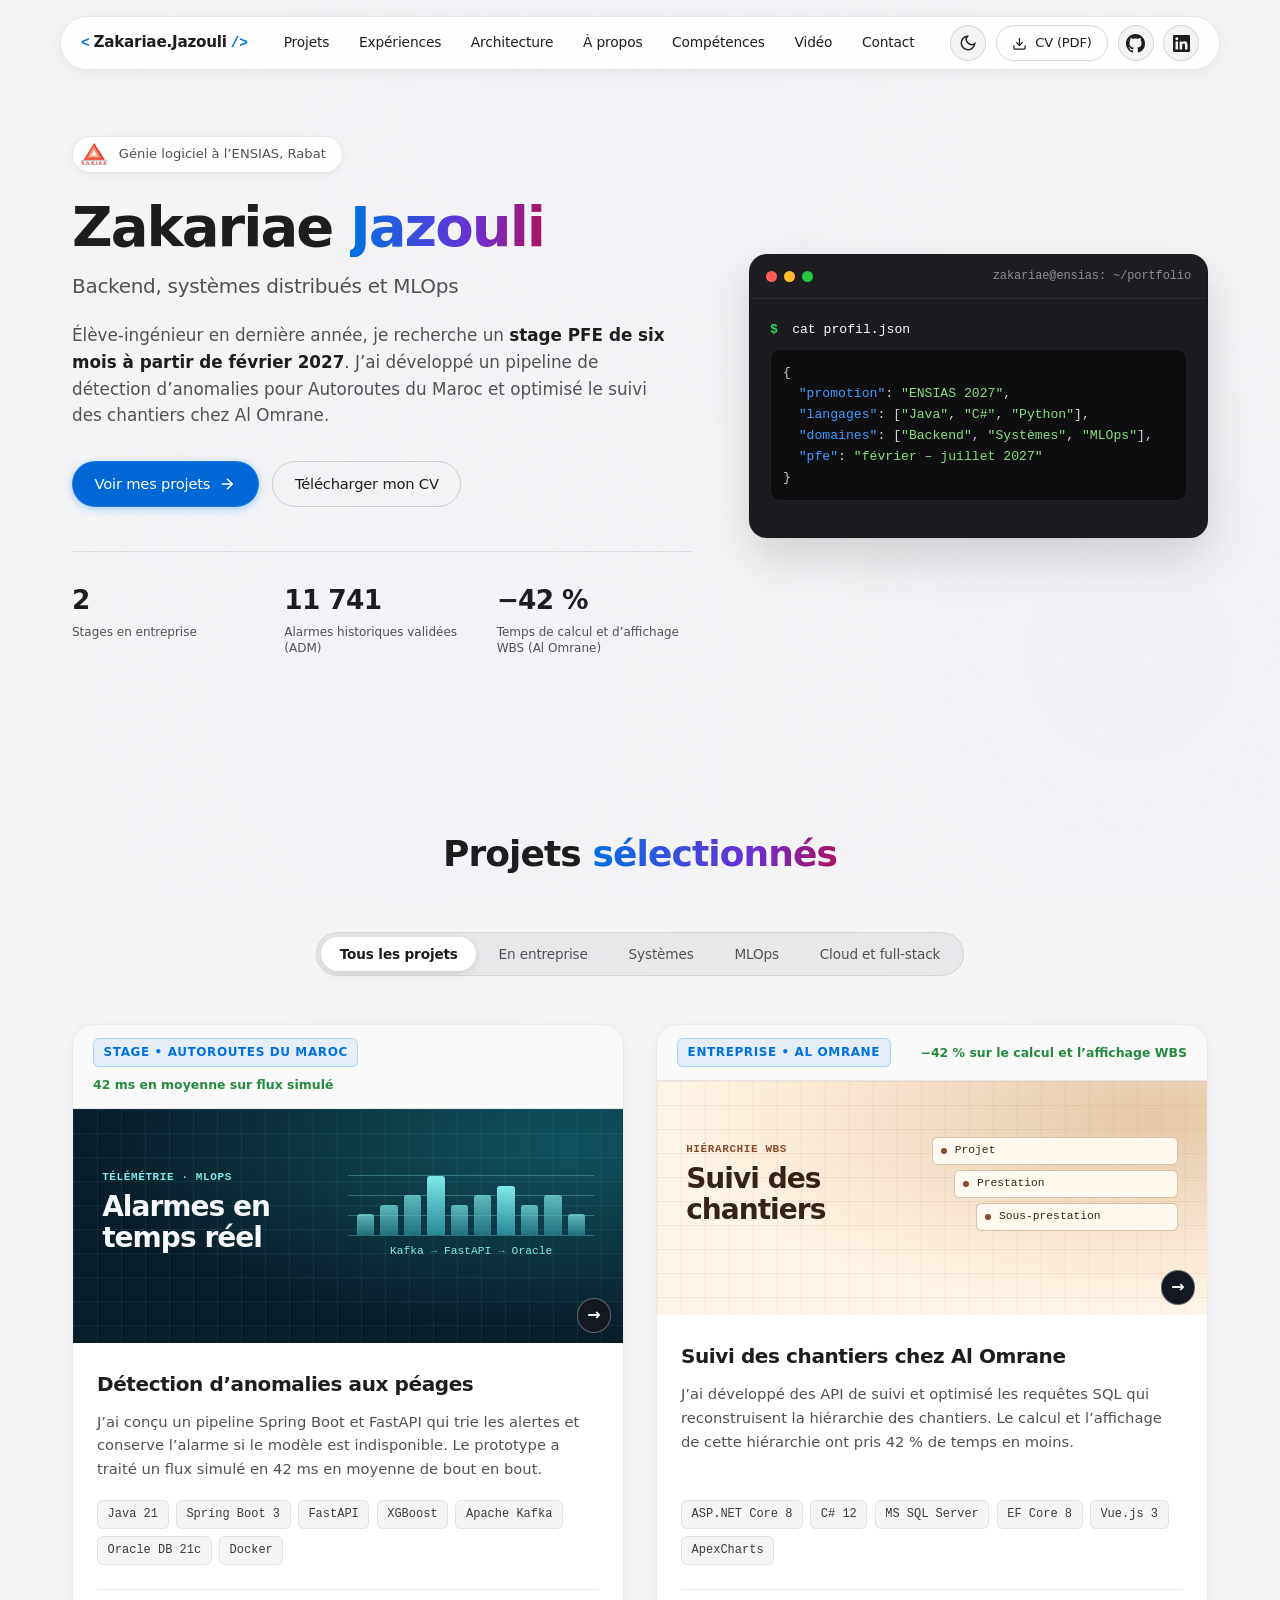
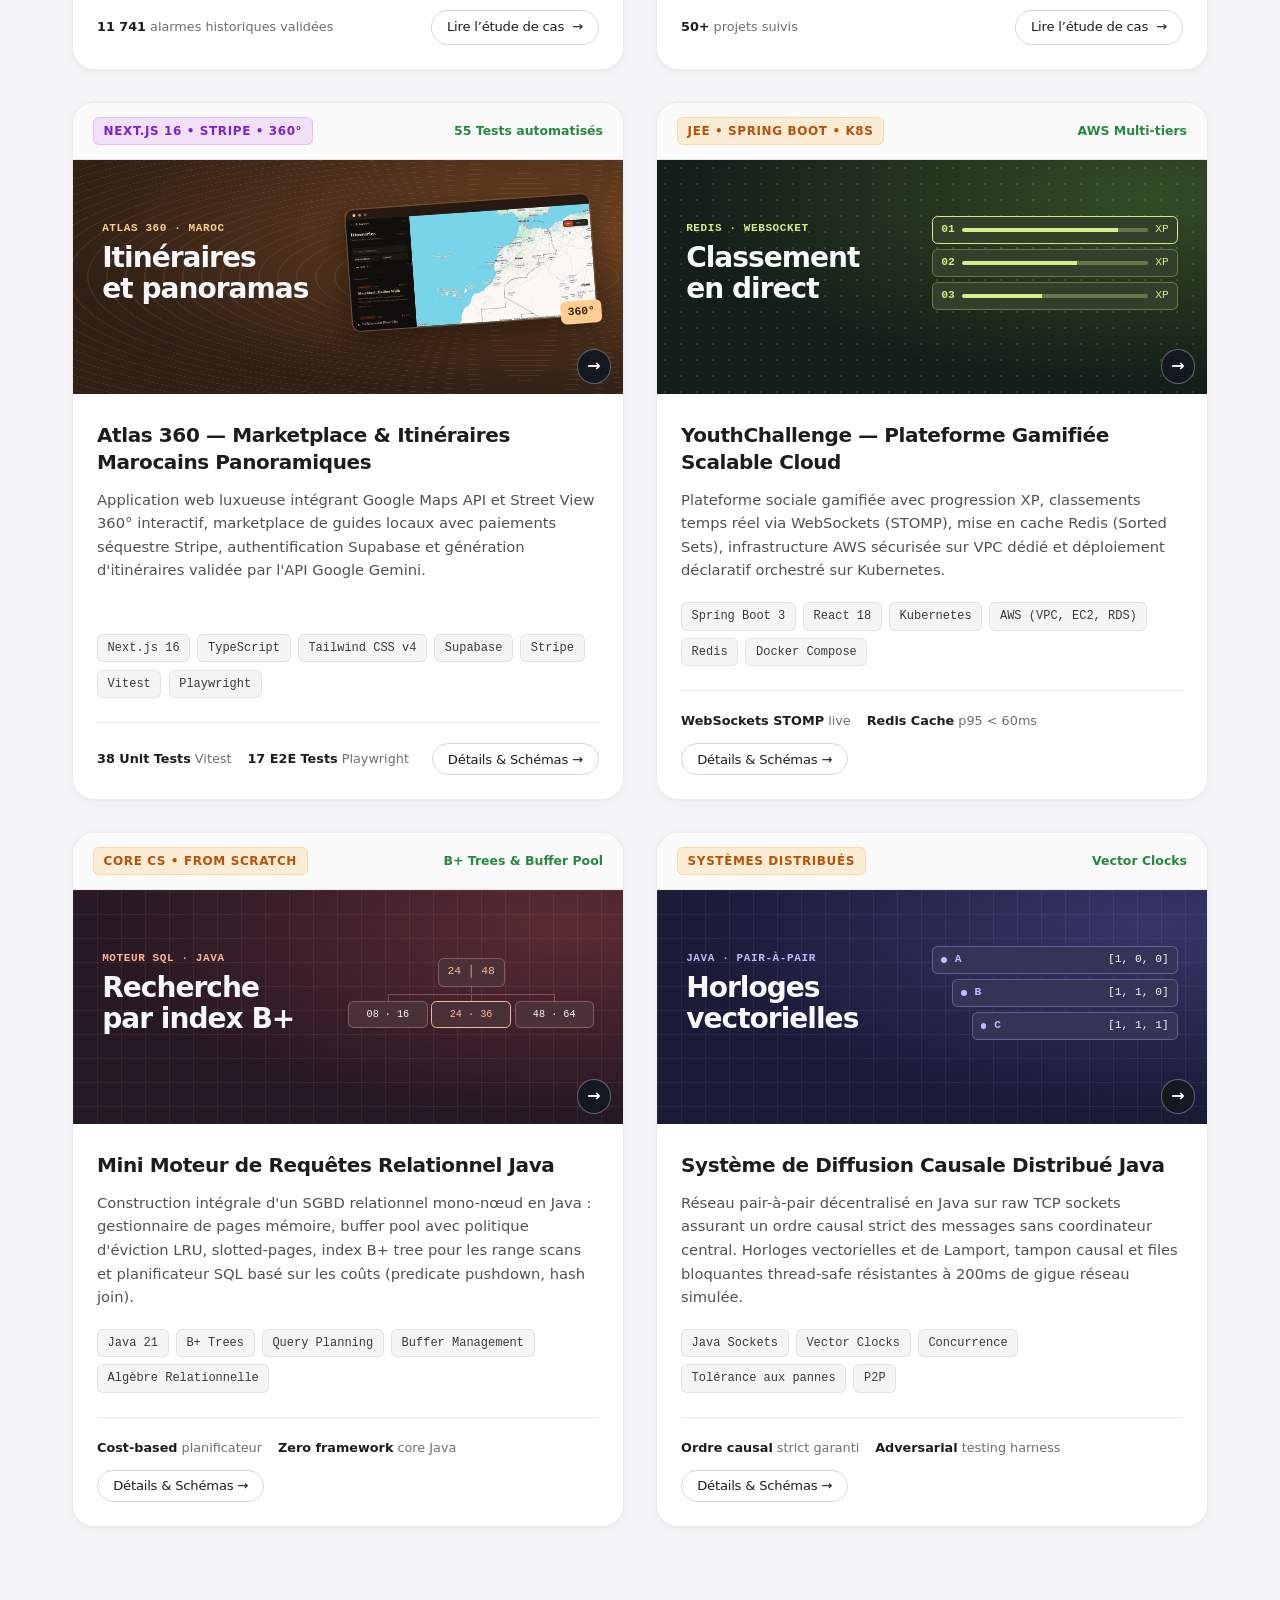
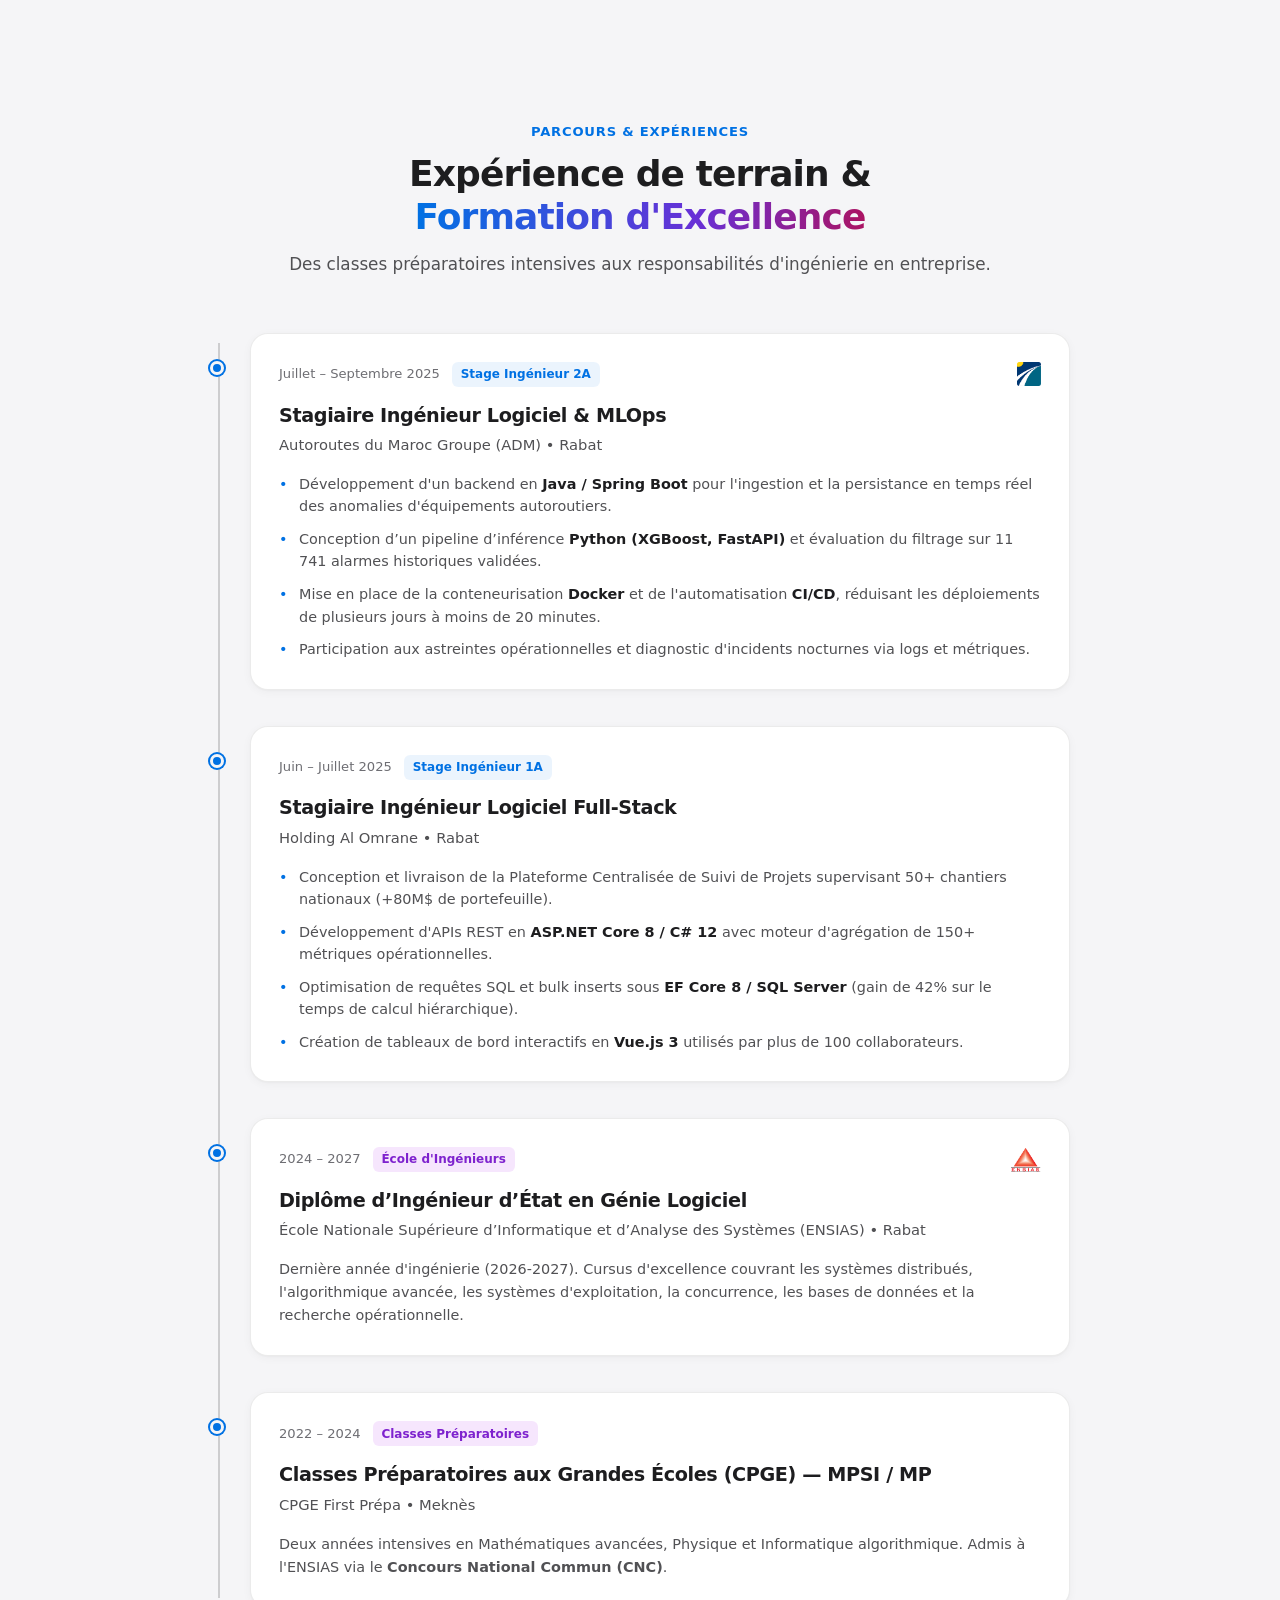
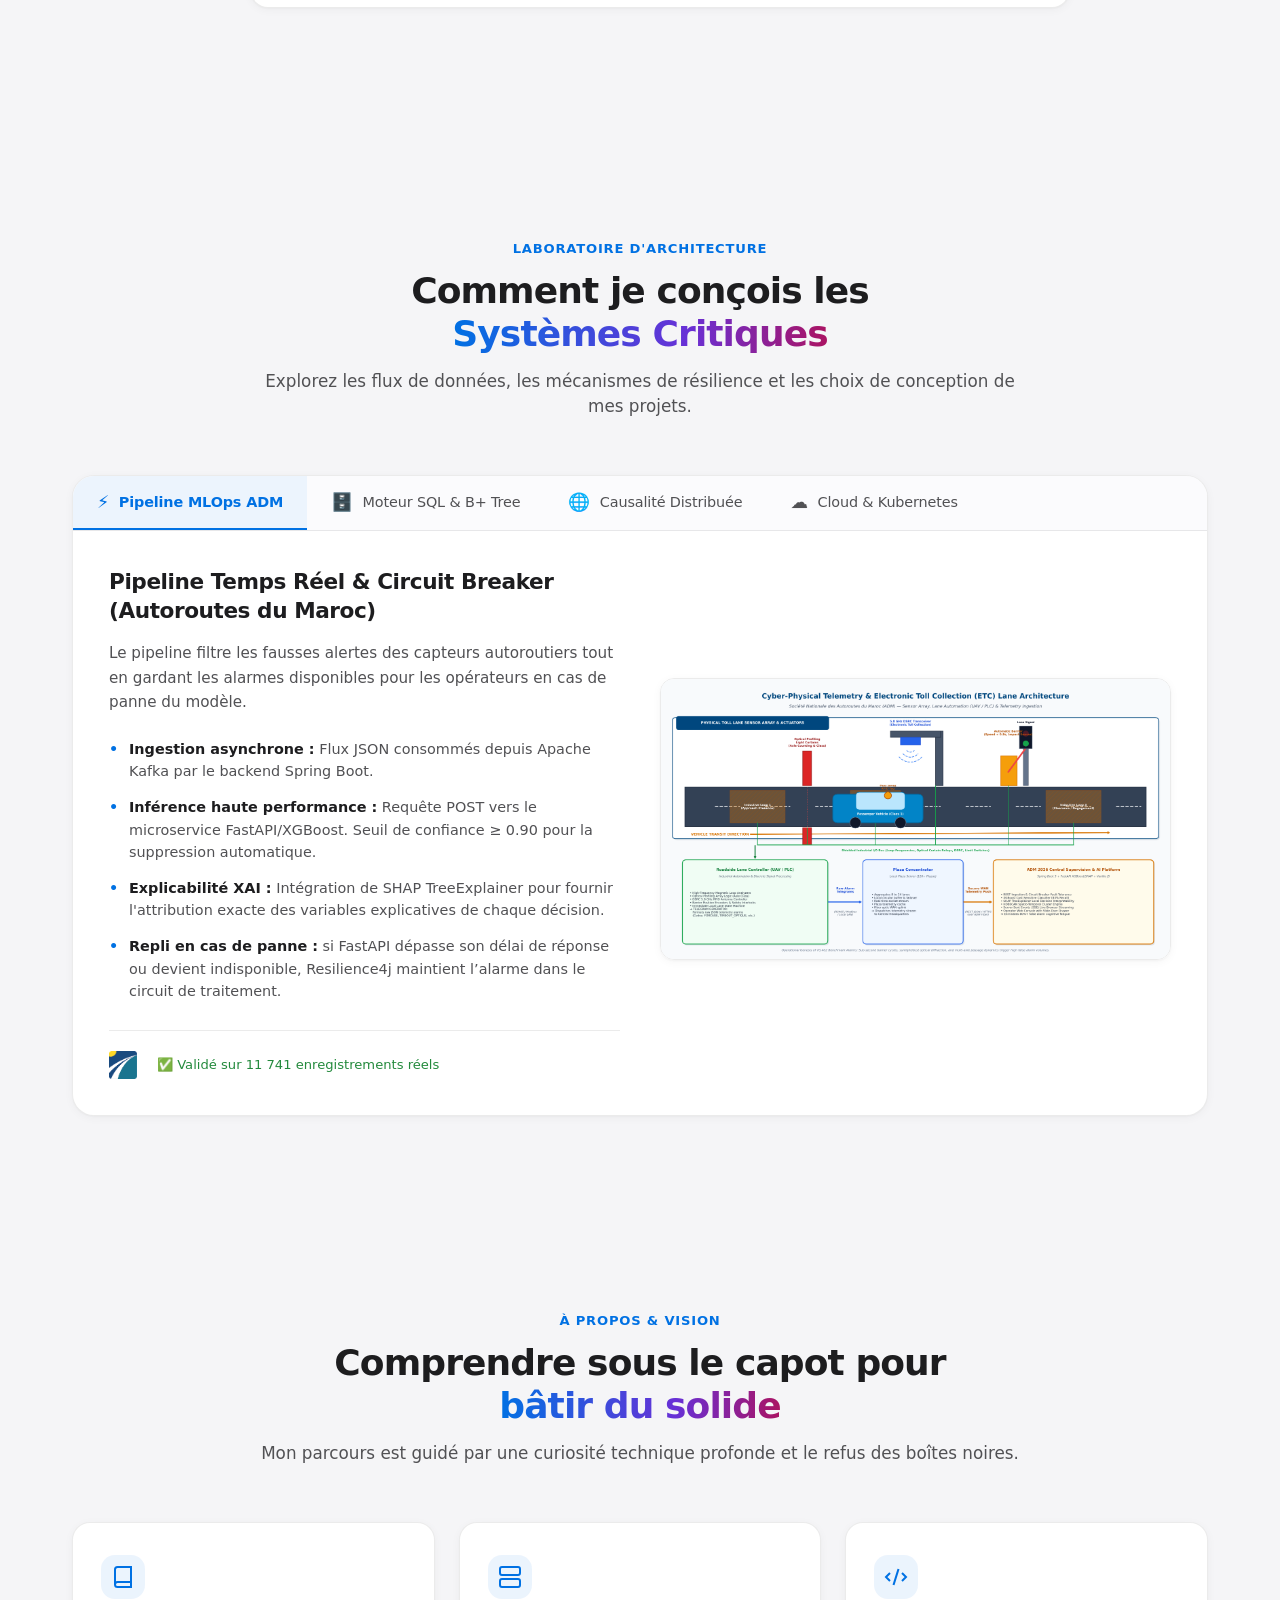
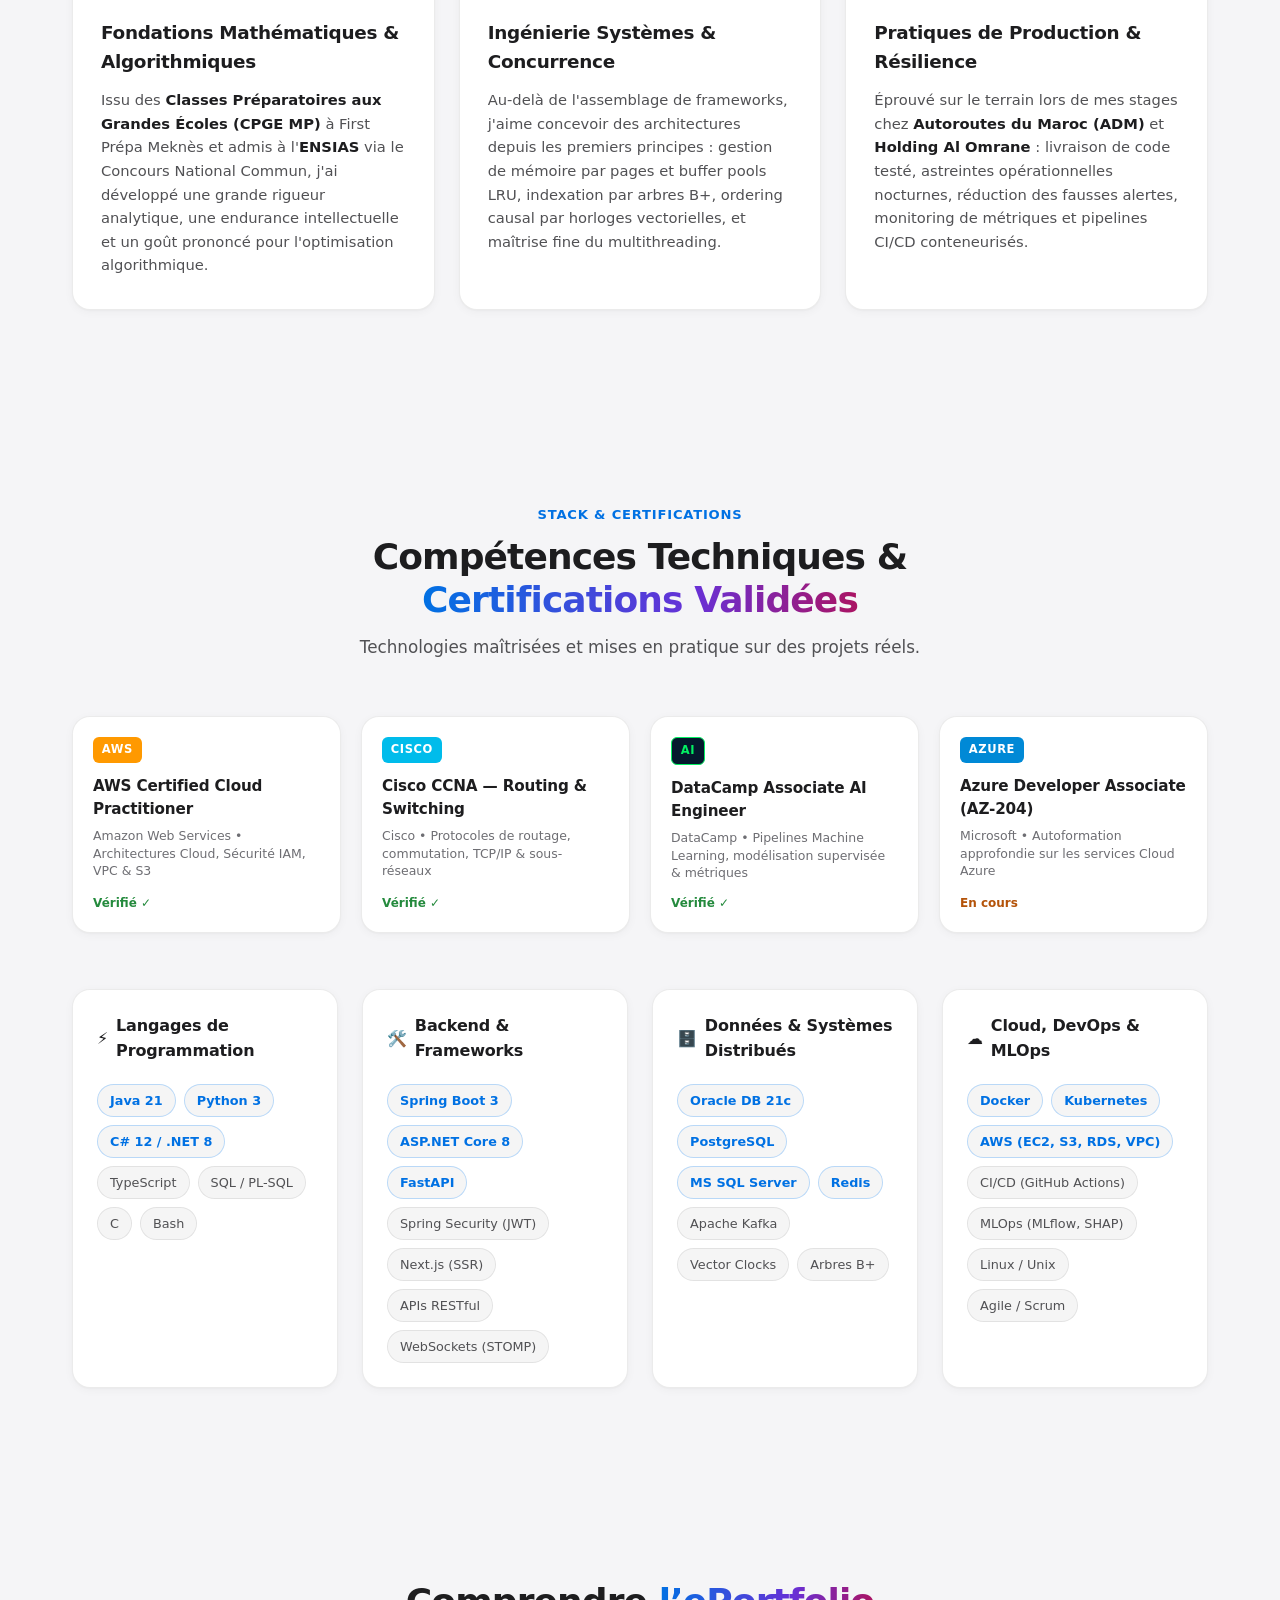
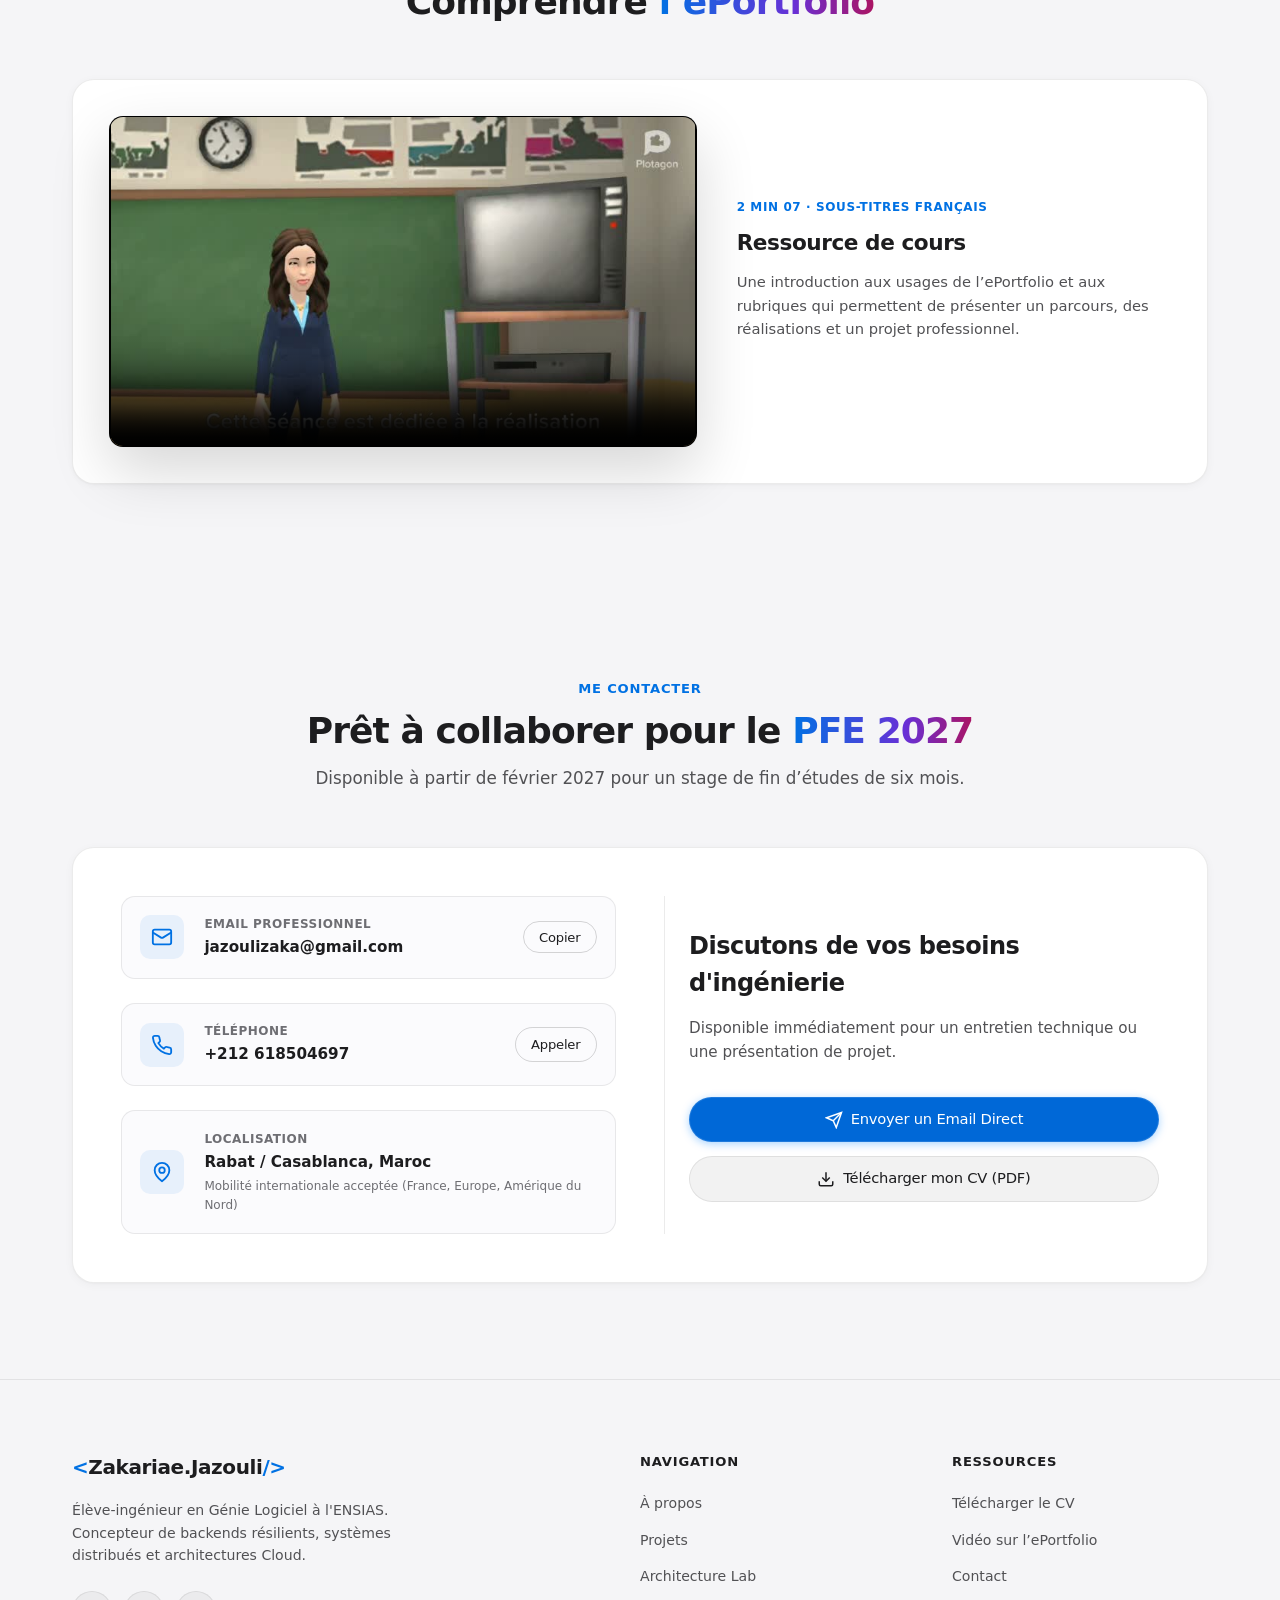
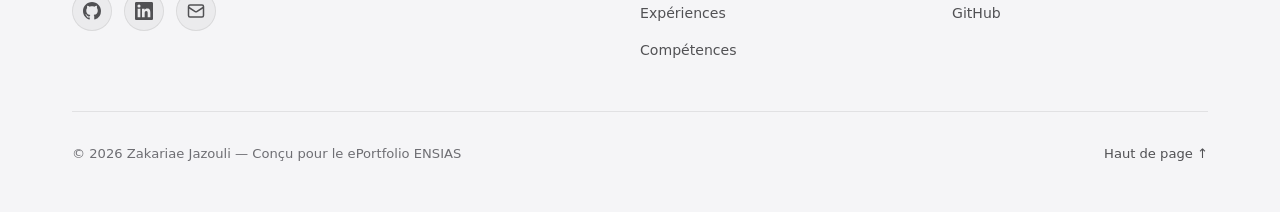
==== commit 488618f6: "Design clickable covers for portfolio projects" ====
--- a/index.html
+++ b/index.html
@@ -12,7 +12,7 @@
   <link rel="preconnect" href="https://fonts.gstatic.com" crossorigin>
   <link href="https://fonts.googleapis.com/css2?family=Inter:wght@300;400;500;600;700&family=JetBrains+Mono:wght@400;500;600&family=Plus+Jakarta+Sans:wght@500;600;700;800&display=swap" rel="stylesheet">
 
-  <link rel="stylesheet" href="style.css?v=5">
+  <link rel="stylesheet" href="style.css?v=6">
   <script src="theme.js?v=1"></script>
 </head>
 <body>
@@ -174,9 +174,21 @@
               <span class="badge-tag production">Stage • Autoroutes du Maroc</span>
               <span class="badge-metric">42 ms en moyenne sur flux simulé</span>
             </div>
-            <div class="project-image-container">
-              <img src="assets/adm-dashboard.png" alt="Tableau de bord ADM 2026" class="project-img" loading="lazy">
-            </div>
+            <a class="project-cover cover-adm" href="projects/adm.html" aria-label="Lire l’étude de cas Autoroutes du Maroc">
+              <span class="cover-art" aria-hidden="true">
+                <span class="cover-copy">
+                  <span class="cover-kicker">Télémétrie · MLOps</span>
+                  <span class="cover-heading">Alarmes en<br>temps réel</span>
+                </span>
+                <span class="cover-visual cover-signal">
+                  <span class="cover-signal-bars">
+                    <i></i><i></i><i></i><i></i><i></i><i></i><i></i><i></i><i></i><i></i>
+                  </span>
+                  <span class="cover-pipeline">Kafka <b>→</b> FastAPI <b>→</b> Oracle</span>
+                </span>
+              </span>
+              <span class="cover-action" aria-hidden="true"><span class="cover-action-label">Lire l’étude</span><span class="cover-action-icon">→</span></span>
+            </a>
             <div class="project-content">
               <h3 class="project-title">Détection d’anomalies aux péages</h3>
               <p class="project-summary">
@@ -206,15 +218,20 @@
               <span class="badge-tag production">Entreprise • Al Omrane</span>
               <span class="badge-metric">−42 % sur le calcul et l’affichage WBS</span>
             </div>
-            <div class="project-image-container">
-              <div class="project-img-placeholder csharp-gradient wbs-preview" aria-hidden="true">
-                <pre><code><span class="wbs-preview-title">Structure des travaux</span>
-Projet
-└─ Contrat
-   └─ Prestation
-      └─ Sous-prestation</code></pre>
-              </div>
-            </div>
+            <a class="project-cover cover-monitoring" href="projects/al-omrane.html" aria-label="Lire l’étude de cas Al Omrane">
+              <span class="cover-art" aria-hidden="true">
+                <span class="cover-copy">
+                  <span class="cover-kicker">Hiérarchie WBS</span>
+                  <span class="cover-heading">Suivi des<br>chantiers</span>
+                </span>
+                <span class="cover-visual cover-wbs">
+                  <span>Projet</span>
+                  <span>Prestation</span>
+                  <span>Sous-prestation</span>
+                </span>
+              </span>
+              <span class="cover-action" aria-hidden="true"><span class="cover-action-label">Lire l’étude</span><span class="cover-action-icon">→</span></span>
+            </a>
             <div class="project-content">
               <h3 class="project-title">Suivi des chantiers chez Al Omrane</h3>
               <p class="project-summary">
@@ -243,9 +260,19 @@
               <span class="badge-tag fullstack">Next.js 16 • Stripe • 360°</span>
               <span class="badge-metric">55 Tests automatisés</span>
             </div>
-            <div class="project-image-container">
-              <img src="assets/atlas-hero.png" alt="Atlas 360 Marketplace" class="project-img" loading="lazy">
-            </div>
+            <button class="project-cover cover-atlas view-project-btn" type="button" data-project="atlas" aria-haspopup="dialog" aria-label="Voir les détails d’Atlas 360">
+              <span class="cover-art" aria-hidden="true">
+                <span class="cover-copy">
+                  <span class="cover-kicker">Atlas 360 · Maroc</span>
+                  <span class="cover-heading">Itinéraires<br>et panoramas</span>
+                </span>
+                <span class="cover-visual cover-map">
+                  <img src="assets/atlas-itineraires.png" alt="" loading="lazy" decoding="async" width="1920" height="879">
+                  <span class="cover-map-badge">360°</span>
+                </span>
+              </span>
+              <span class="cover-action" aria-hidden="true"><span class="cover-action-label">Voir les détails</span><span class="cover-action-icon">→</span></span>
+            </button>
             <div class="project-content">
               <h3 class="project-title">Atlas 360 — Marketplace &amp; Itinéraires Marocains Panoramiques</h3>
               <p class="project-summary">
@@ -276,9 +303,20 @@
               <span class="badge-tag systems">JEE • Spring Boot • K8s</span>
               <span class="badge-metric">AWS Multi-tiers</span>
             </div>
-            <div class="project-image-container">
-              <img src="assets/youthchallenge-arch.png" alt="Architecture YouthChallenge" class="project-img" loading="lazy">
-            </div>
+            <button class="project-cover cover-youth view-project-btn" type="button" data-project="youth" aria-haspopup="dialog" aria-label="Voir les détails de YouthChallenge">
+              <span class="cover-art" aria-hidden="true">
+                <span class="cover-copy">
+                  <span class="cover-kicker">Redis · WebSocket</span>
+                  <span class="cover-heading">Classement<br>en direct</span>
+                </span>
+                <span class="cover-visual cover-ranking">
+                  <span><b>01</b><i></i><em>XP</em></span>
+                  <span><b>02</b><i></i><em>XP</em></span>
+                  <span><b>03</b><i></i><em>XP</em></span>
+                </span>
+              </span>
+              <span class="cover-action" aria-hidden="true"><span class="cover-action-label">Voir les détails</span><span class="cover-action-icon">→</span></span>
+            </button>
             <div class="project-content">
               <h3 class="project-title">YouthChallenge — Plateforme Gamifiée Scalable Cloud</h3>
               <p class="project-summary">
@@ -308,13 +346,19 @@
               <span class="badge-tag systems">Core CS • From Scratch</span>
               <span class="badge-metric">B+ Trees &amp; Buffer Pool</span>
             </div>
-            <div class="project-image-container">
-              <div class="project-img-placeholder java-gradient">
-                <span class="placeholder-icon">🗄️</span>
-                <span class="placeholder-title">Java Relational Query Engine</span>
-                <span class="placeholder-sub">Storage &bull; B+ Tree Index &bull; Cost-based Optimizer</span>
-              </div>
-            </div>
+            <button class="project-cover cover-sql view-project-btn" type="button" data-project="sqlengine" aria-haspopup="dialog" aria-label="Voir les détails du moteur de requêtes Java">
+              <span class="cover-art" aria-hidden="true">
+                <span class="cover-copy">
+                  <span class="cover-kicker">Moteur SQL · Java</span>
+                  <span class="cover-heading">Recherche<br>par index B+</span>
+                </span>
+                <span class="cover-visual cover-btree">
+                  <span class="cover-btree-root">24 │ 48</span>
+                  <span class="cover-btree-branches"><span>08 · 16</span><span>24 · 36</span><span>48 · 64</span></span>
+                </span>
+              </span>
+              <span class="cover-action" aria-hidden="true"><span class="cover-action-label">Voir les détails</span><span class="cover-action-icon">→</span></span>
+            </button>
             <div class="project-content">
               <h3 class="project-title">Mini Moteur de Requêtes Relationnel Java</h3>
               <p class="project-summary">
@@ -343,13 +387,20 @@
               <span class="badge-tag systems">Systèmes Distribués</span>
               <span class="badge-metric">Vector Clocks</span>
             </div>
-            <div class="project-image-container">
-              <div class="project-img-placeholder distributed-gradient">
-                <span class="placeholder-icon">⚡</span>
-                <span class="placeholder-title">Causal Broadcast System</span>
-                <span class="placeholder-sub">TCP Sockets &bull; Vector Clocks &bull; Multithreading</span>
-              </div>
-            </div>
+            <button class="project-cover cover-causal view-project-btn" type="button" data-project="causal" aria-haspopup="dialog" aria-label="Voir les détails de la diffusion causale distribuée">
+              <span class="cover-art" aria-hidden="true">
+                <span class="cover-copy">
+                  <span class="cover-kicker">Java · Pair-à-pair</span>
+                  <span class="cover-heading">Horloges<br>vectorielles</span>
+                </span>
+                <span class="cover-visual cover-vector">
+                  <span><b>A</b><code>[1, 0, 0]</code></span>
+                  <span><b>B</b><code>[1, 1, 0]</code></span>
+                  <span><b>C</b><code>[1, 1, 1]</code></span>
+                </span>
+              </span>
+              <span class="cover-action" aria-hidden="true"><span class="cover-action-label">Voir les détails</span><span class="cover-action-icon">→</span></span>
+            </button>
             <div class="project-content">
               <h3 class="project-title">Système de Diffusion Causale Distribué Java</h3>
               <p class="project-summary">
--- a/style.css
+++ b/style.css
@@ -1043,83 +1043,404 @@
   gap: 0.35rem;
 }
 
-/* Project Image Container */
-.project-image-container {
+/* Clickable project thumbnails */
+.project-cover {
   position: relative;
+  display: block;
   width: 100%;
-  height: 220px;
-  background: #121214;
+  min-height: 178px;
+  max-height: 255px;
+  aspect-ratio: 2.35;
+  padding: 0;
+  border: 0;
+  border-radius: 0;
   overflow: hidden;
-}
-
-.project-img {
+  background: var(--cover-surface);
+  cursor: pointer;
+  font: inherit;
+  text-align: start;
+  text-decoration: none;
+  container-type: inline-size;
+  --cover-ink: #f6f8fb;
+  --cover-panel: color-mix(in srgb, var(--cover-surface) 84%, var(--cover-accent));
+  --cover-stroke: color-mix(in srgb, var(--cover-accent) 32%, transparent);
+}
+
+.cover-adm {
+  --cover-surface: #081d29;
+  --cover-edge: #115160;
+  --cover-accent: #7fe9eb;
+}
+
+.cover-monitoring {
+  --cover-surface: #fff5e6;
+  --cover-edge: #e8c8a6;
+  --cover-accent: #874b2b;
+  --cover-ink: #352316;
+  --cover-panel: #fff9ef;
+}
+
+.cover-atlas {
+  --cover-surface: #302016;
+  --cover-edge: #704321;
+  --cover-accent: #ffcc91;
+}
+
+.cover-youth {
+  --cover-surface: #141e19;
+  --cover-edge: #344c26;
+  --cover-accent: #cff188;
+}
+
+.cover-sql {
+  --cover-surface: #261824;
+  --cover-edge: #5b2b32;
+  --cover-accent: #ffb498;
+}
+
+.cover-causal {
+  --cover-surface: #191b37;
+  --cover-edge: #383568;
+  --cover-accent: #c1baff;
+}
+
+.cover-art {
+  position: absolute;
+  inset: 0;
+  display: grid;
+  grid-template-columns: minmax(0, 1fr) minmax(0, 1.08fr);
+  align-items: center;
+  gap: clamp(0.55rem, 3.4cqw, 1.35rem);
+  padding: 1rem clamp(0.8rem, 5.3cqw, 2rem) 2.75rem;
+  background:
+    linear-gradient(to right, color-mix(in srgb, var(--cover-accent) 8%, transparent) 1px, transparent 1px),
+    linear-gradient(to bottom, color-mix(in srgb, var(--cover-accent) 8%, transparent) 1px, transparent 1px),
+    radial-gradient(ellipse at 90% 15%, var(--cover-edge), transparent 68%);
+  background-size: 24px 24px, 24px 24px, 100% 100%;
+  color: var(--cover-ink);
+  pointer-events: none;
+  transition: transform var(--duration-normal) var(--ease-apple);
+}
+
+.cover-atlas .cover-art {
+  background:
+    repeating-radial-gradient(ellipse at 82% 50%, transparent 0 17px, #f5bb761c 18px 19px),
+    radial-gradient(ellipse at 92% 30%, var(--cover-edge), transparent 72%);
+}
+
+.cover-youth .cover-art {
+  background:
+    radial-gradient(circle at center, #cff18827 1px, transparent 1.5px) 0 0 / 16px 16px,
+    radial-gradient(ellipse at 90% 15%, var(--cover-edge), transparent 68%);
+}
+
+.cover-copy {
+  position: relative;
+  z-index: 1;
+  display: grid;
+  gap: 0.45rem;
+}
+
+.cover-kicker {
+  color: var(--cover-accent);
+  font: 600 clamp(0.57rem, 2cqw, 0.73rem) / 1.4 var(--font-mono);
+  letter-spacing: 0.055em;
+  text-transform: uppercase;
+}
+
+.cover-heading {
+  font-size: clamp(1.18rem, 5.1cqw, 1.98rem);
+  font-weight: 700;
+  line-height: 1.1;
+  letter-spacing: -0.035em;
+}
+
+.cover-visual {
+  min-width: 0;
+  font: 500 clamp(0.55rem, 2.05cqw, 0.76rem) / 1.4 var(--font-mono);
+}
+
+.cover-signal {
+  display: grid;
+  gap: 0.5rem;
+}
+
+.cover-signal-bars {
+  display: grid;
+  grid-template-columns: repeat(10, minmax(0, 1fr));
+  align-items: end;
+  gap: clamp(2px, 1.1cqw, 7px);
+  height: clamp(46px, 13cqw, 80px);
+  padding: 0.4rem 0.55rem 0;
+  border-bottom: 1px solid var(--cover-stroke);
+  background: repeating-linear-gradient(to top, transparent 0 19px, var(--cover-stroke) 19px 20px);
+}
+
+.cover-signal-bars i {
+  height: 32%;
+  border-radius: 3px 3px 0 0;
+  background: linear-gradient(var(--cover-accent), #288898);
+  opacity: 0.72;
+}
+
+.cover-signal-bars i:nth-child(3n + 2) { height: 47%; }
+.cover-signal-bars i:nth-child(3n + 3) { height: 62%; }
+.cover-signal-bars i:nth-child(4) { height: 92%; opacity: 1; }
+.cover-signal-bars i:nth-child(7) { height: 76%; opacity: 1; }
+
+.cover-pipeline {
+  text-align: center;
+  color: var(--cover-accent);
+}
+
+.cover-pipeline b {
+  opacity: 0.65;
+}
+
+.cover-wbs,
+.cover-ranking,
+.cover-vector {
+  display: grid;
+  gap: 0.35rem;
+}
+
+.cover-wbs > span,
+.cover-ranking > span,
+.cover-vector > span {
+  display: flex;
+  align-items: center;
+  gap: clamp(0.3rem, 1.4cqw, 0.6rem);
+  min-height: 1.5rem;
+  padding: 0.3rem 0.5rem;
+  border: 1px solid var(--cover-stroke);
+  border-radius: 0.35rem;
+  background: var(--cover-panel);
+}
+
+.cover-wbs > span::before,
+.cover-vector > span::before {
+  content: "";
+  flex: 0 0 auto;
+  width: 0.37rem;
+  height: 0.37rem;
+  border-radius: 50%;
+  background: var(--cover-accent);
+}
+
+.cover-wbs > span:nth-child(2) { margin-inline-start: 9%; }
+.cover-wbs > span:nth-child(3) { margin-inline-start: 18%; }
+
+.cover-map {
+  position: relative;
+  padding-top: 0.6rem;
+  border: 1px solid var(--cover-stroke);
+  border-radius: 0.55rem;
+  background: #281a12;
+  box-shadow: 0 10px 28px #0d080575;
+  transform: rotate(-4deg);
+}
+
+.cover-map::before {
+  content: "";
+  position: absolute;
+  top: 0.24rem;
+  left: 0.45rem;
+  width: 0.2rem;
+  height: 0.2rem;
+  border-radius: 50%;
+  background: #efc089;
+  box-shadow: 0.35rem 0 #ad815b, 0.7rem 0 #765638;
+}
+
+.cover-map img {
+  display: block;
   width: 100%;
-  height: 100%;
-  object-fit: cover;
-  object-position: top;
-  transition: transform var(--duration-normal) var(--ease-apple);
-}
-
-.project-card:hover .project-img {
-  transform: scale(1.02);
-}
-
-/* Image Placeholders */
-.project-img-placeholder {
-  width: 100%;
-  height: 100%;
-  display: flex;
-  flex-direction: column;
-  align-items: center;
-  justify-content: center;
-  gap: 0.5rem;
-  padding: 1.5rem;
+  height: auto;
+  border-radius: 0 0 0.5rem 0.5rem;
+}
+
+.cover-map-badge {
+  position: absolute;
+  right: -0.35rem;
+  bottom: -0.5rem;
+  padding: 0.22rem 0.45rem;
+  border-radius: 0.35rem;
+  background: var(--cover-accent);
+  color: #382313;
+  font-weight: 700;
+}
+
+.cover-ranking > span:first-child {
+  border-color: var(--cover-accent);
+}
+
+.cover-ranking b,
+.cover-ranking em,
+.cover-vector b {
+  color: var(--cover-accent);
+}
+
+.cover-ranking i {
+  flex: 1;
+  height: 0.25rem;
+  border-radius: 10px;
+  background: linear-gradient(to right, var(--cover-accent) var(--rank-level, 84%), var(--cover-stroke) var(--rank-level, 84%));
+}
+
+.cover-ranking > span:nth-child(2) { --rank-level: 62%; }
+.cover-ranking > span:nth-child(3) { --rank-level: 43%; }
+
+.cover-ranking em {
+  font-style: normal;
+}
+
+.cover-btree {
+  display: grid;
+  gap: 0.9rem;
   text-align: center;
 }
 
-.project-img-placeholder.csharp-gradient {
-  background: linear-gradient(135deg, #1b2838 0%, #151a24 100%);
-  border-bottom: 1px solid var(--separator);
-}
-
-.wbs-preview pre {
-  text-align: start;
-  font-family: var(--font-mono);
-  font-size: 0.95rem;
-  line-height: 1.6;
-  color: #e5edf9;
-}
-
-.wbs-preview-title {
-  display: block;
-  color: #a6c8f6;
-  margin-bottom: 0.4rem;
-}
-
-.project-img-placeholder.java-gradient {
-  background: linear-gradient(135deg, #2b1f1a 0%, #161413 100%);
-  border-bottom: 1px solid var(--separator);
-}
-
-.project-img-placeholder.distributed-gradient {
-  background: linear-gradient(135deg, #1f1b2b 0%, #141318 100%);
-  border-bottom: 1px solid var(--separator);
-}
-
-.placeholder-icon {
-  font-size: 2.2rem;
-}
-
-.placeholder-title {
-  font-size: 1.05rem;
-  font-weight: 600;
-  letter-spacing: -0.01em;
-  color: #ffffff;
-}
-
-.placeholder-sub {
-  font-size: 0.8rem;
-  color: #a1a1aa;
+.cover-btree-root,
+.cover-btree-branches > span {
+  position: relative;
+  padding: 0.35rem 0.18rem;
+  border: 1px solid var(--cover-stroke);
+  border-radius: 0.35rem;
+  background: var(--cover-panel);
+}
+
+.cover-btree-root {
+  justify-self: center;
+  padding-inline: 0.55rem;
+  color: var(--cover-accent);
+}
+
+.cover-btree-root::after,
+.cover-btree-branches > span::before {
+  content: "";
+  position: absolute;
+  left: 50%;
+  border-inline-start: 1px solid var(--cover-stroke);
+}
+
+.cover-btree-root::after {
+  top: 100%;
+  height: 0.45rem;
+}
+
+.cover-btree-branches {
+  position: relative;
+  display: grid;
+  grid-template-columns: repeat(3, minmax(0, 1fr));
+  gap: 0.24rem;
+  font-size: clamp(0.48rem, 1.85cqw, 0.69rem);
+}
+
+.cover-btree-branches::before {
+  content: "";
+  position: absolute;
+  inset-inline: 16%;
+  top: -0.45rem;
+  border-top: 1px solid var(--cover-stroke);
+}
+
+.cover-btree-branches > span::before {
+  bottom: 100%;
+  height: 0.45rem;
+}
+
+.cover-btree-branches > span:nth-child(2) {
+  color: var(--cover-accent);
+  border-color: var(--cover-accent);
+}
+
+.cover-vector > span:nth-child(2) { margin-inline-start: 8%; }
+.cover-vector > span:nth-child(3) { margin-inline-start: 16%; }
+
+.cover-vector code {
+  margin-inline-start: auto;
+  white-space: nowrap;
+  font-family: inherit;
+}
+
+.project-cover::after {
+  content: "";
+  position: absolute;
+  inset: 0;
+  background: linear-gradient(transparent 48%, #10131b73);
+  opacity: 0;
+  pointer-events: none;
+  transition: opacity var(--duration-fast);
+}
+
+.cover-action {
+  position: absolute;
+  z-index: 1;
+  right: 0.75rem;
+  bottom: 0.65rem;
+  display: inline-flex;
+  align-items: center;
+  min-height: 2.15rem;
+  padding: 0.3rem 0.58rem;
+  border: 1px solid #fff5;
+  border-radius: 999px;
+  background: #141820;
+  color: #fff;
+  font-size: 0.76rem;
+  font-weight: 650;
+  line-height: 1;
+  pointer-events: none;
+}
+
+.cover-action-icon {
+  font-size: 1rem;
+}
+
+.cover-action-label {
+  max-inline-size: 11rem;
+  padding-inline-end: 0.45rem;
+  overflow: hidden;
+  white-space: nowrap;
+  transition: max-inline-size var(--duration-fast), padding var(--duration-fast), opacity var(--duration-fast);
+}
+
+.project-cover:focus-visible {
+  outline: 3px solid #fff;
+  outline-offset: -5px;
+  box-shadow: inset 0 0 0 2px #111721;
+}
+
+.project-cover:focus-visible::after {
+  opacity: 1;
+  box-shadow: inset 0 0 0 2px #111721;
+}
+
+@media (hover: hover) and (pointer: fine) {
+  .project-cover .cover-action-label {
+    max-inline-size: 0;
+    padding-inline-end: 0;
+    opacity: 0;
+  }
+
+  .project-cover:is(:hover, :focus) .cover-action-label {
+    max-inline-size: 11rem;
+    padding-inline-end: 0.45rem;
+    opacity: 1;
+  }
+
+  .project-cover:hover::after {
+    opacity: 1;
+  }
+
+  .project-cover:hover .cover-art {
+    transform: scale(1.02);
+  }
+}
+
+@media (prefers-reduced-motion: reduce) {
+  .project-cover:hover .cover-art {
+    transform: none;
+  }
 }
 
 /* Project Card Content */
